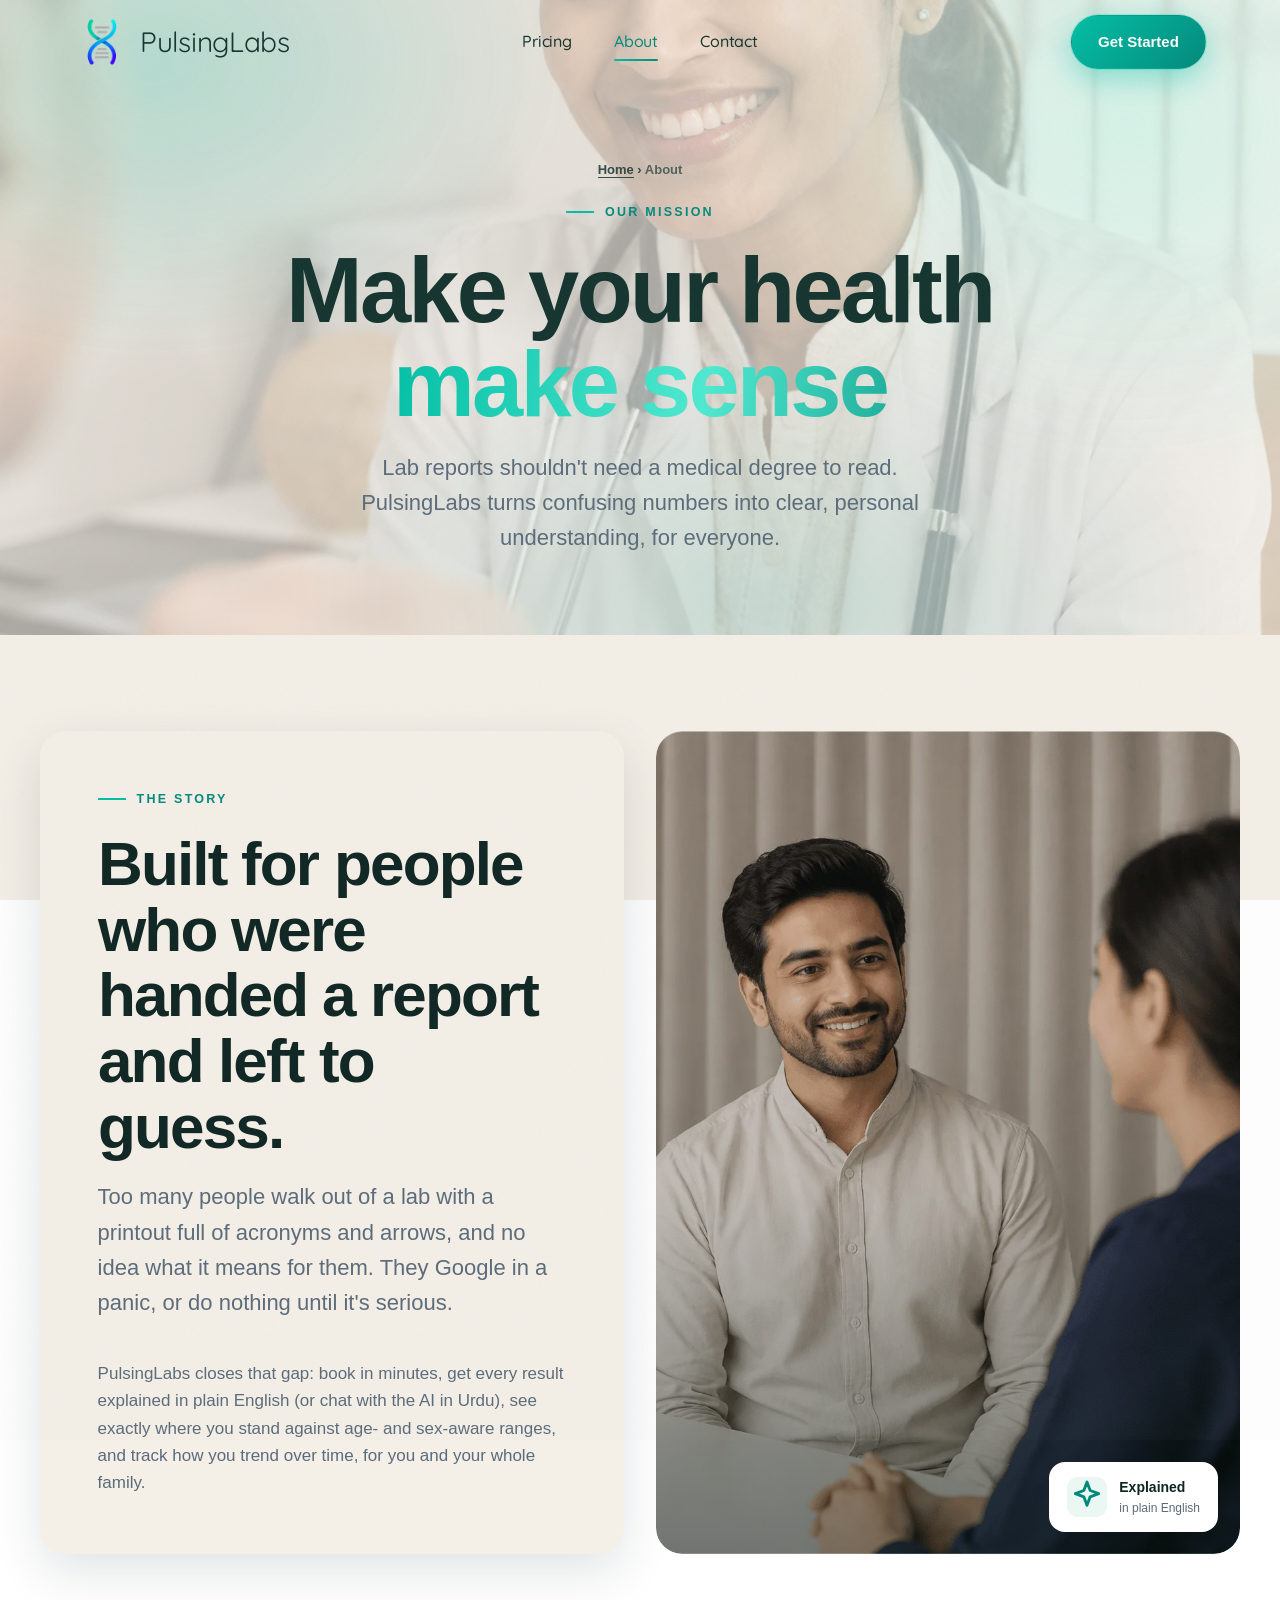
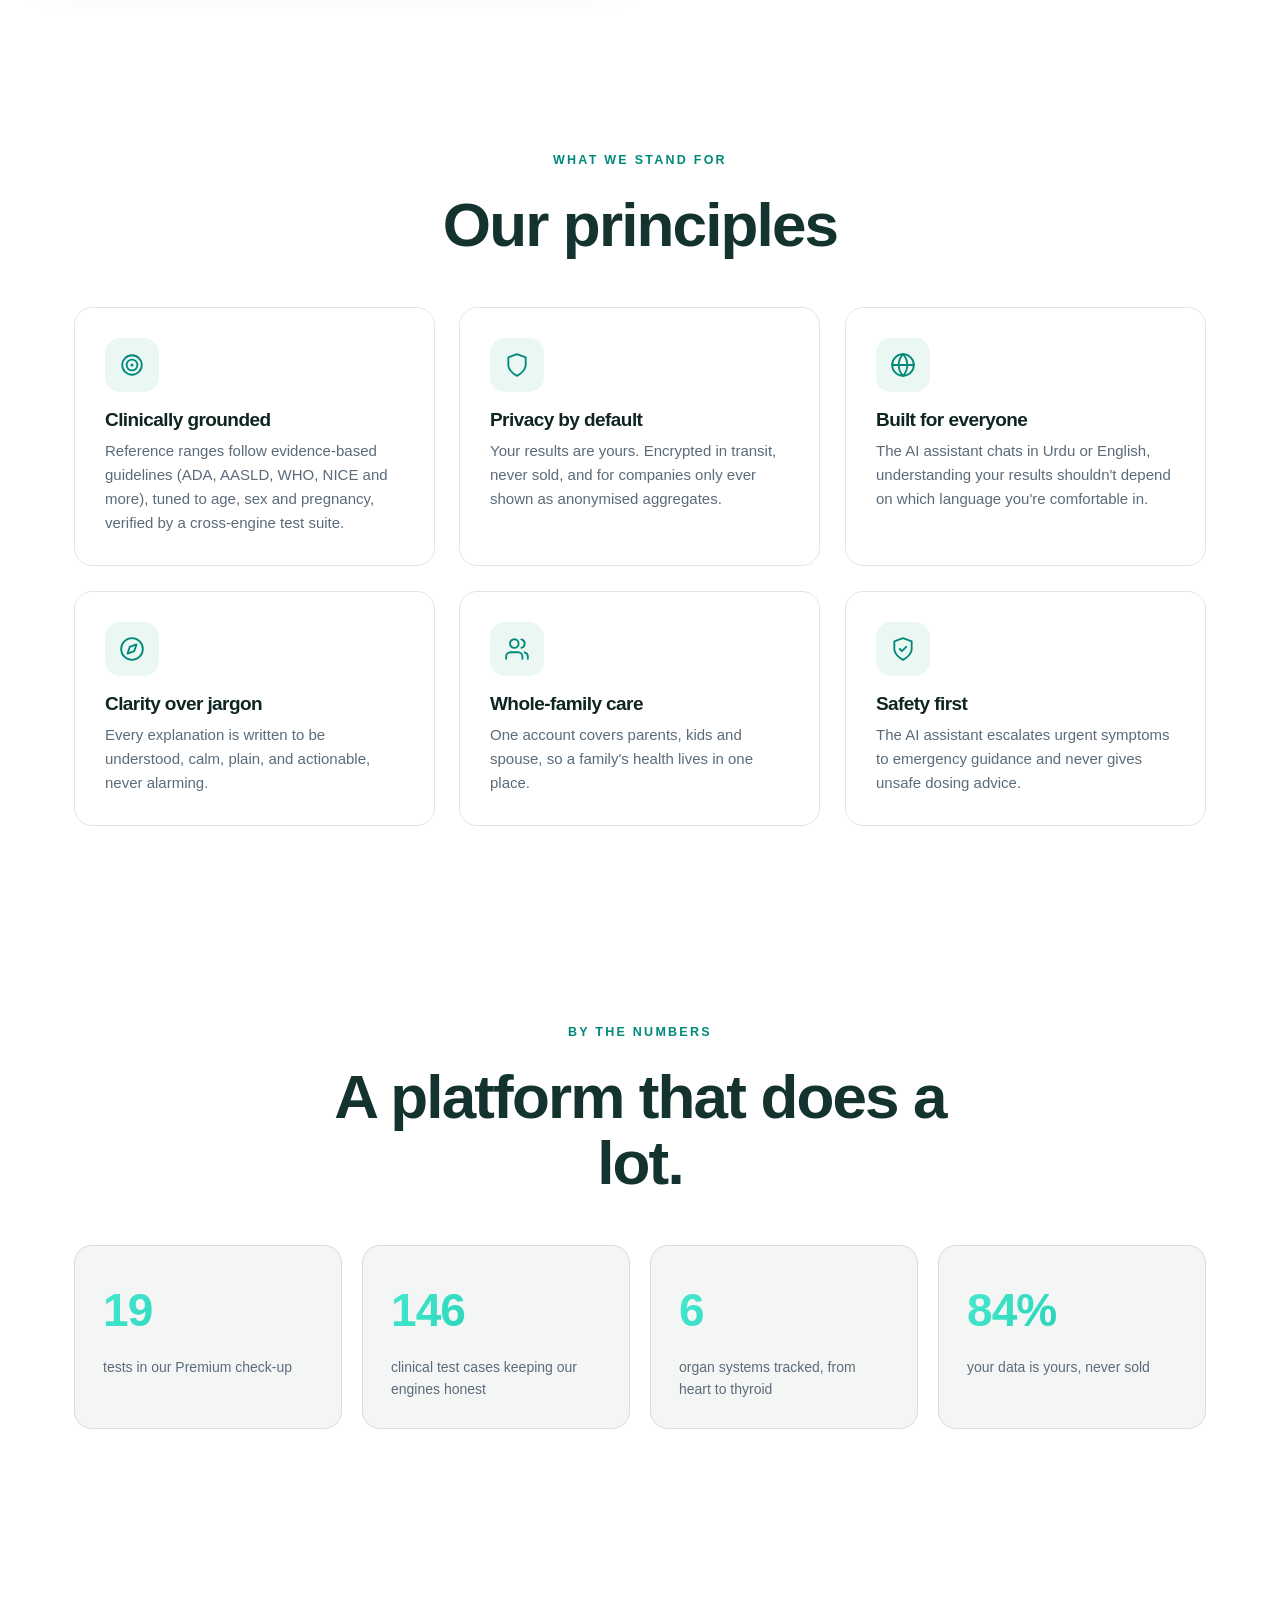
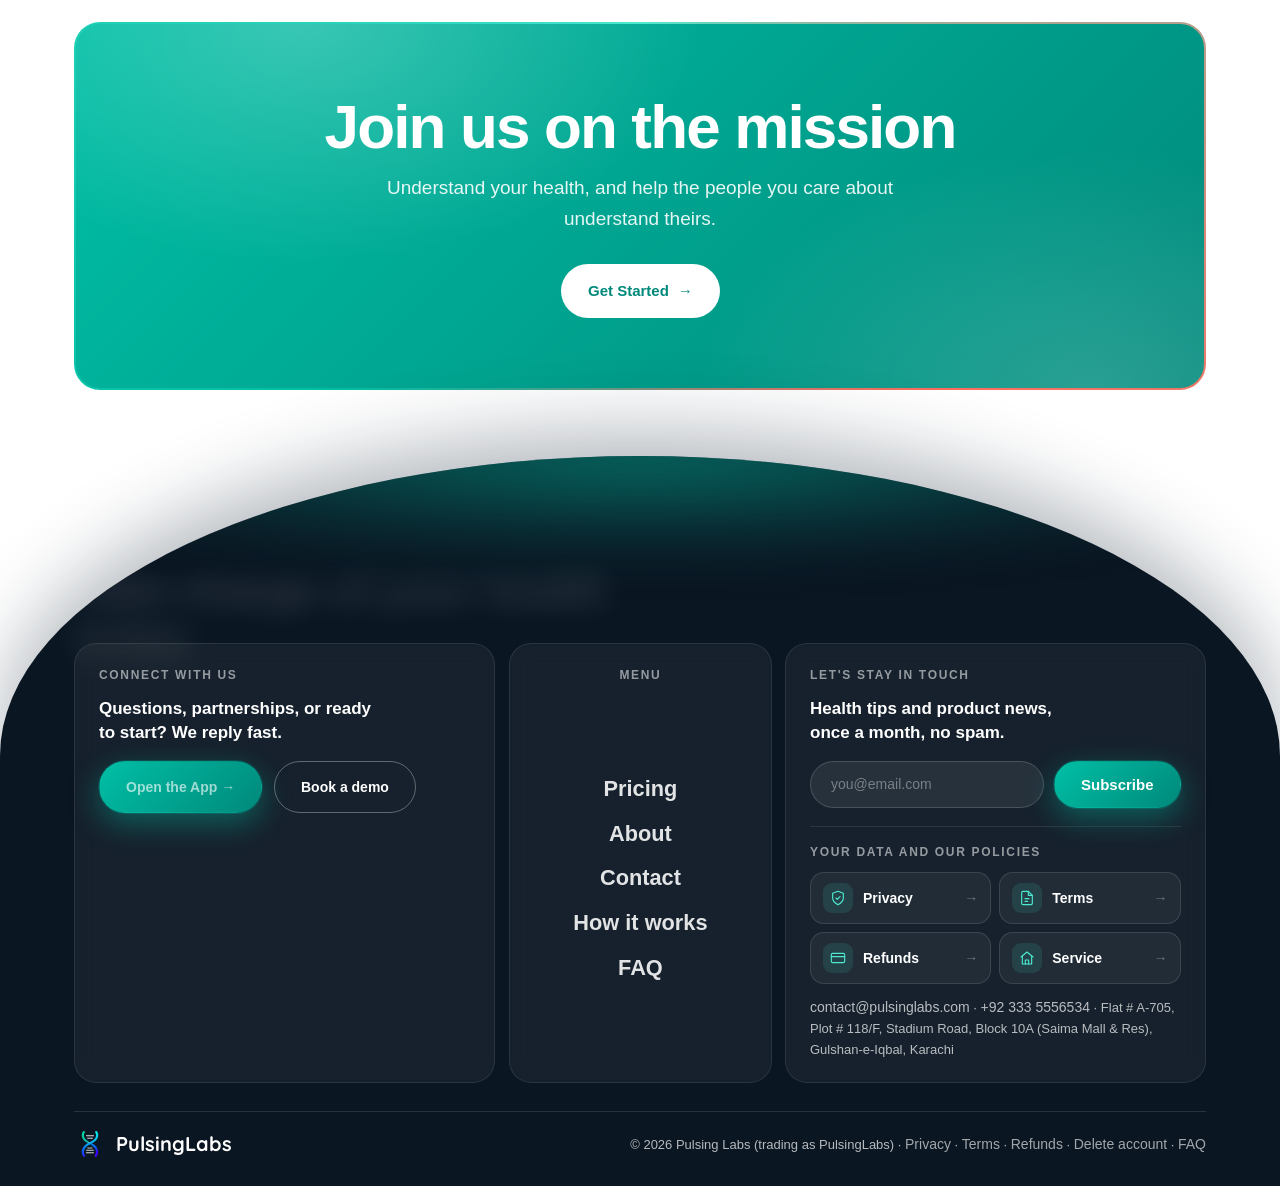
==== about.html @ 8dbd1c56 "Merge remote-tracking branch 'upstream/main'" ====
﻿<!DOCTYPE html>
<html lang="en">
<head>
  <meta charset="UTF-8" />
  <meta name="viewport" content="width=device-width, initial-scale=1.0" />
  <meta name="theme-color" content="#F4EFE7" id="themeColorMeta" />
  <title>About PulsingLabs | Home Blood Tests in Karachi</title>
  <meta name="description" content="PulsingLabs exists to make lab results understandable for everyone, built in Pakistan, with clinical accuracy and privacy at its core." />
  <link rel="canonical" href="https://pulsinglabs.com/about" />
  <meta property="og:url" content="https://pulsinglabs.com/about" />
  <meta property="og:type" content="website" />
  <meta property="og:site_name" content="PulsingLabs" />
  <meta property="og:title" content="About PulsingLabs | Home Blood Tests in Karachi" />
  <meta property="og:description" content="PulsingLabs exists to make lab results understandable for everyone, built in Pakistan, with clinical accuracy and privacy at its core." />
  <meta property="og:image" content="https://pulsinglabs.com/og-image.png" />
  <meta property="og:image:width" content="1774" />
  <meta property="og:image:height" content="887" />
  <meta property="og:image:alt" content="PulsingLabs: blood tests at home in Karachi, results explained" />
  <meta name="twitter:card" content="summary_large_image" />
  <meta name="twitter:title" content="About PulsingLabs | Home Blood Tests in Karachi" />
  <meta name="twitter:description" content="PulsingLabs exists to make lab results understandable for everyone, built in Pakistan, with clinical accuracy and privacy at its core." />
  <meta name="twitter:image" content="https://pulsinglabs.com/og-image.png" />
  <link rel="preconnect" href="https://api.fontshare.com" crossorigin />
  <link rel="preconnect" href="https://fonts.googleapis.com" />
  <link rel="preconnect" href="https://fonts.gstatic.com" crossorigin />
  <link rel="stylesheet" href="https://api.fontshare.com/v2/css?f[]=general-sans@400,500,600,700&display=swap" media="print" onload="this.media='all'" />
  <link rel="stylesheet" href="https://fonts.googleapis.com/css2?family=Quicksand:wght@400;500;600;700&display=swap" media="print" onload="this.media='all'" />
  <noscript>
    <link rel="stylesheet" href="https://api.fontshare.com/v2/css?f[]=general-sans@400,500,600,700&display=swap" />
    <link rel="stylesheet" href="https://fonts.googleapis.com/css2?family=Quicksand:wght@400;500;600;700&display=swap" />
  </noscript>
  <link rel="stylesheet" href="assets/style.css?v=117" />
  <link rel="icon" type="image/png" href="assets/img/favicon.png" />
  <script type="application/ld+json">{"@context":"https://schema.org","@graph":[{"@type":"BreadcrumbList","itemListElement":[{"@type":"ListItem","position":1,"name":"Home","item":"https://pulsinglabs.com/"},{"@type":"ListItem","position":2,"name":"About","item":"https://pulsinglabs.com/about"}]}]}</script>
</head>
<body>
  <div id="site-header"></div>

  <!-- ============ PAGE HERO (cream) ============ -->
  <section class="page-hero s-cream">
    <img class="ph-photo" src="assets/img/personew.webp" alt="" aria-hidden="true" loading="eager" fetchpriority="high" decoding="async" />
    <div class="wrap page-enter">
      <nav class="crumbs" aria-label="Breadcrumb"><a href="/">Home</a> › <span aria-current="page">About</span></nav>
      <span class="eyebrow" data-i18n="pg.about.eyebrow">Our mission</span>
      <h1 data-i18n-html="pg.about.h1">Make your health<br><span class="grad-text">make sense</span></h1>
      <p class="lead" data-i18n="pg.about.lead">Lab reports shouldn't need a medical degree to read. PulsingLabs turns confusing numbers into clear, personal understanding, for everyone.</p>
    </div>
  </section>

  <!-- ============ STORY (white split) ============ -->
  <section>
    <div class="wrap">
      <div class="split boxed">
        <div class="split-copy reveal-l">
          <span class="eyebrow" data-i18n="ab.story.eye">The story</span>
          <h2 data-i18n="ab.story.h2">Built for people who were handed a report and left to guess.</h2>
          <p class="lead" data-i18n="ab.story.lead">Too many people walk out of a lab with a printout full of acronyms and arrows, and no idea what it means for them. They Google in a panic, or do nothing until it's serious.</p>
          <p style="color:var(--muted);font-size:17px;margin-top:14px;" data-i18n="ab.story.p2">PulsingLabs closes that gap: book in minutes, get every result explained in plain English (or chat with the AI in Urdu), see exactly where you stand against age- and sex-aware ranges, and track how you trend over time, for you and your whole family.</p>
        </div>
        <div class="split-media reveal-r">
          <div class="media photo tall">
            <img class="media-img" src="assets/img/home2new.webp" alt="A clinician walking a patient through their results" loading="lazy" />
            <div class="badge-float bf-br"><span class="bf-ic" data-icon="sparkle"></span><span><b>Explained</b><span>in plain English</span></span></div>
          </div>
        </div>
      </div>
    </div>
  </section>

  <!-- ============ VALUES (cream grid) ============ -->
  <section class="s-cream">
    <div class="wrap center" style="max-width:680px;margin:0 auto;">
      <span class="eyebrow reveal" data-i18n="ab.val.eye">What we stand for</span>
      <h2 class="reveal d1" data-i18n="ab.val.h2">Our principles</h2>
    </div>
    <div class="wrap">
      <div class="grid-3">
        <div class="card reveal" data-tilt><div class="ficon" data-icon="target"></div><h3 data-i18n="ab.v1h">Clinically grounded</h3><p data-i18n="ab.v1p">Reference ranges follow evidence-based guidelines (ADA, AASLD, WHO, NICE and more), tuned to age, sex and pregnancy, verified by a cross-engine test suite.</p></div>
        <div class="card reveal d1" data-tilt><div class="ficon" data-icon="shield"></div><h3 data-i18n="ab.v2h">Privacy by default</h3><p data-i18n="ab.v2p">Your results are yours. Encrypted in transit, never sold, and for companies only ever shown as anonymised aggregates.</p></div>
        <div class="card reveal d2" data-tilt><div class="ficon" data-icon="globe"></div><h3 data-i18n="ab.v3h">Built for everyone</h3><p data-i18n="ab.v3p">The AI assistant chats in Urdu or English, understanding your results shouldn't depend on which language you're comfortable in.</p></div>
        <div class="card reveal" data-tilt><div class="ficon" data-icon="compass"></div><h3 data-i18n="ab.v4h">Clarity over jargon</h3><p data-i18n="ab.v4p">Every explanation is written to be understood, calm, plain, and actionable, never alarming.</p></div>
        <div class="card reveal d1" data-tilt><div class="ficon" data-icon="users"></div><h3 data-i18n="ab.v5h">Whole-family care</h3><p data-i18n="ab.v5p">One account covers parents, kids and spouse, so a family's health lives in one place.</p></div>
        <div class="card reveal d2" data-tilt><div class="ficon" data-icon="shieldcheck"></div><h3 data-i18n="ab.v6h">Safety first</h3><p data-i18n="ab.v6p">The AI assistant escalates urgent symptoms to emergency guidance and never gives unsafe dosing advice.</p></div>
      </div>
    </div>
  </section>

  <!-- ============ NUMBERS (DARK) ============ -->
  <section class="s-dark">
    <div class="wrap center" style="max-width:680px;margin:0 auto;">
      <span class="eyebrow reveal" data-i18n="ab.num.eye">By the numbers</span>
      <h2 class="reveal d1" data-i18n="ab.num.h2">A platform that does a lot.</h2>
    </div>
    <div class="wrap">
      <div class="stat-cards">
        <div class="stat reveal"><div class="n"><span data-count="23">0</span></div><div class="l" data-i18n="ab.n1">tests in our Premium check-up</div></div>
        <div class="stat reveal d1"><div class="n"><span data-count="175">0</span></div><div class="l" data-i18n="ab.n2">clinical test cases keeping our engines honest</div></div>
        <div class="stat reveal d2"><div class="n"><span data-count="7">0</span></div><div class="l" data-i18n="ab.n3">organ systems tracked, from heart to thyroid</div></div>
        <div class="stat reveal d3"><div class="n"><span data-count="100" data-suffix="%">0</span></div><div class="l" data-i18n="ab.n4">your data is yours, never sold</div></div>
      </div>
    </div>
  </section>

  <!-- ============ CTA ============ -->
  <section>
    <div class="wrap">
      <div class="cta-band reveal-zoom">
        <h2 data-i18n="ab.cta.h">Join us on the mission</h2>
        <p data-i18n="ab.cta.p">Understand your health, and help the people you care about understand theirs.</p>
        <a class="btn btn-light" href="#" data-cta="app" data-magnetic style="background:#fff;color:var(--teal-d);" data-i18n-html="ab.cta.btn">Get Started <span class="arrow">→</span></a>
      </div>
    </div>
  </section>

  <div id="site-footer"><nav aria-label="Site pages"><p><a href="/">Home</a> · <a href="/pricing">Pricing</a> · <a href="/how-it-works">How it works</a> · <a href="/faq">FAQ</a> · <a href="/features">Features</a> · <a href="/business">For business</a> · <a href="/about">About</a> · <a href="/contact">Contact</a> · <a href="/how-it-works#service-policy">Service policy</a> · <a href="/refunds">Refund policy</a> · <a href="/privacy">Privacy policy</a> · <a href="/terms">Terms</a></p><p>PulsingLabs · Blood tests at home in Karachi · <a href="mailto:contact@pulsinglabs.com">contact@pulsinglabs.com</a></p></nav></div>
  <script src="assets/app.js?v=119"></script>
</body>
</html>
---- assets/style.css ----
/* =====================================================================
   PulsingLabs · Marketing site design system
   Shared by every page. Modern, motion-rich, teal-branded.
   ===================================================================== */

:root {
  --teal: #00BFA5;
  --teal-d: #00897B;
  --teal-l: #4DEAD0;
  --navy: #0A1622;
  --navy-2: #0D1F2D;
  --ink: #1A2B3A;
  --muted: #5B6B7A;
  --line: #E9E3DA;
  --bg: #FFFFFF;
  --bg-soft: #F4EFE7;     /* warm cream (editorial light band) */
  --bg-mint: #EAF7F3;
  /* editorial palette, warm cream + deep pine dark (the scroll banding) */
  --cream: #F4EFE7;
  --cream-2: #EBE3D6;
  --ink-dark: #0E2522;    /* deep pine/teal-ink dark section bg */
  --ink-dark-2: #14332E;
  --on-dark: #ECE6DA;     /* cream text on dark */
  --on-dark-soft: rgba(236,230,218,.66);
  --coral: #FF6B5C;       /* warm secondary accent (sparing) */
  --grad-teal: linear-gradient(135deg, #00BFA5 0%, #00897B 100%);
  --grad-mesh: radial-gradient(700px 500px at 12% 10%, rgba(0,191,165,.22), transparent 60%),
               radial-gradient(700px 600px at 88% 20%, rgba(77,234,208,.20), transparent 60%),
               radial-gradient(800px 500px at 60% 95%, rgba(0,137,123,.16), transparent 60%);
  --radius: 18px;
  --radius-lg: 26px;
  --shadow-sm: 0 6px 18px rgba(13,31,45,.07);
  --shadow: 0 18px 50px rgba(13,31,45,.12);
  --shadow-teal: 0 18px 40px rgba(0,191,165,.32);
  --maxw: 1180px;
  --ease: cubic-bezier(.22,1,.36,1);
  --ease-curtain: cubic-bezier(.76,0,.24,1);
  /* scroll-driven THEME (whole-screen + text crossfade light<->dark) */
  --pg-bg: 244,239,231;   /* page background (light = warm cream) */
  --pg-fg: 20,51,46;      /* headings/nav text (light = ink) */
  --pg-muted: 91,107,122; /* lead/secondary text */
  --theme-ms: .85s;       /* crossfade duration */
}
/* dark theme, toggled by JS when a dark band is centred in the viewport */
html.theme-dark {
  --pg-bg: 14,37,34;
  --pg-fg: 236,230,218;
  --pg-muted: 173,185,186;
}

* { box-sizing: border-box; margin: 0; padding: 0; }
/* Keyboard a11y: visible focus ring on every interactive element (was missing
   sitewide — mouse users never see it, keyboard users need it to navigate). */
:focus-visible { outline: 2px solid var(--teal); outline-offset: 3px; border-radius: 4px; }
.btn:focus-visible, .card:focus-visible { outline-offset: 2px; }
/* Anchor targets land clear of the fixed header instead of underneath it. */
[id] { scroll-margin-top: 96px; }
/* overflow-x: CLIP (not hidden) — hidden turns html/body into a scroll
   container, which silently breaks `position: sticky` everywhere (killed the
   How-it-works card-stack peel). clip prevents horizontal overflow WITHOUT
   establishing a scroll container, so sticky keeps working. */
html { scroll-behavior: smooth; -webkit-text-size-adjust: 100%; background: #fff; overflow-x: clip; }
/* Long headline words must be able to break rather than force the page wider
   than the phone screen (the mobile hero-overflow fix). */
h1, h2, .display { overflow-wrap: break-word; }
body {
  font-family: 'General Sans', 'Hanken Grotesk', -apple-system, BlinkMacSystemFont, 'Segoe UI', sans-serif;
  color: var(--ink);
  line-height: 1.6;
  background: transparent;
  -webkit-font-smoothing: antialiased;
  overflow-x: clip;
}
/* full-screen theme background layer, crossfades light<->dark on scroll */
#bgfx { position: fixed; inset: 0; z-index: -1; background: rgb(var(--pg-bg)); transition: background-color var(--theme-ms) var(--ease); will-change: background-color; }
/* line-icon sizing (replaces emoji throughout) */
[data-icon] svg { display: block; }
.ficon svg { width: 26px; height: 26px; }
.mi-ic svg { width: 22px; height: 22px; }
.marquee-item .ic svg { width: 20px; height: 20px; }
.ico-inline { display: inline-flex; color: var(--teal-d); vertical-align: middle; }
.ico-inline svg { width: 15px; height: 15px; }
a { color: inherit; text-decoration: none; }
img { max-width: 100%; display: block; }
::selection { background: rgba(0,191,165,.25); }

.wrap { max-width: var(--maxw); margin: 0 auto; padding: 0 24px; }
section { padding: 96px 0; position: relative; }
h1, h2, h3 { color: rgb(var(--pg-fg)); line-height: 1.06; letter-spacing: -0.03em; font-weight: 600; transition: color var(--theme-ms) var(--ease); }
h1 { font-size: clamp(46px, 7.2vw, 92px); line-height: 1.02; }
h2 { font-size: clamp(34px, 5vw, 62px); }
h3 { font-weight: 600; }
/* headings inside light cards keep a fixed dark colour (cards don't theme) */
.card h3, .step h3, .art h3 { color: var(--ink-dark); }
.lead { color: rgb(var(--pg-muted)); font-size: clamp(18px,2vw,22px); max-width: 640px; font-weight: 400; transition: color var(--theme-ms) var(--ease); }
.eyebrow {
  display: inline-flex; align-items: center; gap: 11px;
  font-size: 12.5px; font-weight: 600; letter-spacing: .18em; text-transform: uppercase;
  color: var(--teal-d); margin-bottom: 22px;
}
.eyebrow::before { content: ""; width: 28px; height: 1.5px; background: var(--teal); display: inline-block; }
.center .eyebrow { gap: 0; }
.center .eyebrow::before { display: none; }
/* brighter accents when the page theme is dark */
html.theme-dark .eyebrow { color: var(--teal-l); }
html.theme-dark .eyebrow::before { background: var(--teal-l); }
html.theme-dark .split-list li::before { background: var(--teal-l); }
.center { text-align: center; }
.center .lead { margin-left: auto; margin-right: auto; }
.grad-text { background: var(--grad-teal); -webkit-background-clip: text; background-clip: text; color: transparent; }

/* =====================================================================
   Editorial system, full-bleed colour bands + zig-zag splits + media
   ===================================================================== */
/* Section colour bands (this IS the scroll colour-change) */
/* light bands are transparent so the continuously-shifting #bgfx shows through (the scroll colour-change) */
/* all bands are transparent, the themed #bgfx provides the (crossfading) colour */
.s-cream, .s-cream-2, .s-dark { background: transparent; }

/* Display headline (oversized editorial) */
.display { font-size: clamp(52px, 9vw, 132px); line-height: .96; letter-spacing: -0.04em; font-weight: 600; }

/* Zig-zag split layout */
.split { display: grid; grid-template-columns: 1fr 1fr; gap: clamp(40px, 6vw, 96px); align-items: center; }
.split.wide-text { grid-template-columns: 1.1fr .9fr; }
.split.flip .split-media { order: -1; }
.split-copy h2 { margin-bottom: 20px; }
.split-copy .lead { margin-bottom: 26px; }
.split-list { list-style: none; display: grid; gap: 14px; margin-top: 8px; }
.split-list li { display: flex; gap: 13px; font-size: 16.5px; align-items: flex-start; color: rgb(var(--pg-fg)); transition: color var(--theme-ms) var(--ease); }
.split-list li::before { content: ""; flex: none; width: 9px; height: 9px; border-radius: 50%; background: var(--teal); margin-top: 8px; }

/* --- Boxed split: two sibling cards, photo/panel in one + copy in the other
   (OneLab-style testimonial layout applied sitewide) --- */
.split.boxed { align-items: stretch; }
/* Near-full-bleed pair (OneLab ref): the two cards stretch to ~40px from each
   viewport edge with a small gap, regardless of the 1180px content column.
   On viewports narrower than the column the negative margin caps at 0. */
.split.boxed { gap: clamp(24px, 2.5vw, 40px); margin-inline: min(calc(16px - (100vw - var(--maxw)) / 2), 0px); }
.split.boxed .split-media .media { height: 100%; min-height: 620px; }
.split.boxed .split-copy {
  background: var(--cream);
  border-radius: var(--radius-lg);
  padding: clamp(30px, 4.5vw, 58px);
  display: flex; flex-direction: column; justify-content: center; align-items: flex-start;
  box-shadow: var(--shadow);
}
.s-cream .split.boxed .split-copy { background: #fff; }
.s-dark .split.boxed .split-copy { background: rgba(255,255,255,.05); border: 1px solid rgba(255,255,255,.09); box-shadow: none; }
/* Like .card, light copy boxes don't theme: pin dark text so the scroll-driven
   html.theme-dark page theme can't turn them light-on-white. Dark-section
   panels (.s-dark) are excluded — they keep their light-on-dark text. */
section:not(.s-dark) .split.boxed .split-copy h2 { color: var(--ink-dark); }
section:not(.s-dark) .split.boxed .split-copy .lead,
section:not(.s-dark) .split.boxed .split-copy p { color: var(--muted); }
section:not(.s-dark) .split.boxed .split-copy .split-list li { color: var(--ink); }
html.theme-dark section:not(.s-dark) .split.boxed .split-copy .eyebrow { color: var(--teal-d); }
html.theme-dark section:not(.s-dark) .split.boxed .split-copy .eyebrow::before { background: var(--teal); }
html.theme-dark section:not(.s-dark) .split.boxed .split-copy .split-list li::before { background: var(--teal); }

/* Big rounded media block (image stand-in) */
.media { position: relative; border-radius: var(--radius-lg); overflow: hidden; min-height: 460px; display: grid; place-items: center; }
.media.tall { min-height: 560px; }
.media.bleed-r { margin-right: calc((100vw - min(100vw, var(--maxw))) / -2 - 24px); border-top-right-radius: 0; border-bottom-right-radius: 0; }
.media.bleed-l { margin-left: calc((100vw - min(100vw, var(--maxw))) / -2 - 24px); border-top-left-radius: 0; border-bottom-left-radius: 0; }
.media-mint { background: linear-gradient(150deg, #DFF5EF, #BCEDE0 60%, #8FE3D0); }
.media-pine { background: linear-gradient(150deg, var(--ink-dark-2), var(--ink-dark)); }
.media-warm { background: linear-gradient(150deg, #FBF4EA, #F0E4D2); }
.media-teal { background: var(--grad-teal); }
.media .badge-float { position: absolute; background: #fff; border-radius: 16px; box-shadow: var(--shadow); padding: 14px 18px; display: flex; gap: 12px; align-items: center; }
.media .badge-float .bf-ic { width: 40px; height: 40px; border-radius: 11px; background: var(--bg-mint); color: var(--teal-d); display: grid; place-items: center; }
.media .badge-float b { font-size: 14px; color: var(--ink-dark); display: block; }
.media .badge-float span { font-size: 12px; color: var(--muted); }
.media .bf-tl { top: 22px; left: 22px; }
.media .bf-br { bottom: 22px; right: 22px; }

/* ---------- Business: HR dashboard "served on a hand" showcase ---------- */
.hr-stage { position: relative; overflow: hidden; padding: 96px 0 0; }
.hr-stage .hs-head { text-align: center; max-width: 620px; margin: 0 auto; position: relative; z-index: 3; padding: 0 24px; }
.hr-stage .hs-head h2 { margin-top: 14px; }
.hr-stage .hs-head .lead { margin: 14px auto 0; max-width: 52ch; }
.hr-stage-visual { position: relative; max-width: 940px; margin: 30px auto 0; padding: 0 18px; }
.hr-stage-visual::before {
  content: ""; position: absolute; left: 50%; bottom: -18%; transform: translateX(-50%);
  width: 130%; height: 115%; pointer-events: none;
  background: radial-gradient(closest-side, rgba(0,191,165,.30), rgba(77,234,208,.10) 55%, transparent 75%);
  filter: blur(26px);
}
.hr-stage-visual img { position: relative; z-index: 1; width: 100%; display: block; }
.hr-chip {
  position: absolute; z-index: 2;
  background: rgba(255,255,255,.96); border-radius: 14px; box-shadow: var(--shadow);
  padding: 12px 16px; display: flex; gap: 11px; align-items: center;
  animation: hr-chip-drift 5.5s ease-in-out infinite;
}
.hr-chip .hc-ic { width: 36px; height: 36px; border-radius: 10px; background: var(--bg-mint); color: var(--teal-d); display: grid; place-items: center; flex: none; }
.hr-chip b { font-size: 13.5px; color: var(--ink-dark); display: block; line-height: 1.25; }
.hr-chip span { font-size: 11.5px; color: var(--muted); }
.hr-chip.hc-1 { top: 16%; left: 2%; }
.hr-chip.hc-2 { top: 44%; right: 0%; animation-delay: 1.4s; }
.hr-chip.hc-3 { bottom: 20%; left: 6%; animation-delay: 2.6s; }
@keyframes hr-chip-drift { 0%, 100% { transform: translateY(0); } 50% { transform: translateY(-9px); } }
@media (prefers-reduced-motion: reduce) { .hr-chip { animation: none; } }
@media (max-width: 760px) {
  .hr-chip { padding: 9px 12px; }
  .hr-chip .hc-ic { width: 28px; height: 28px; }
  .hr-chip b { font-size: 11.5px; }
  .hr-chip span { display: none; }
  .hr-chip.hc-1 { top: 8%; left: 0; }
  .hr-chip.hc-2 { top: 34%; right: 0; }
  .hr-chip.hc-3 { display: none; }
}

.media .phone-card { margin: 0; width: 100%; max-width: 320px; }
.media .chat-bubble { max-width: 320px; }
.media .mini-chart { max-width: 300px; }

/* ---------- Buttons ---------- */
.btn {
  position: relative; display: inline-flex; align-items: center; gap: 9px; justify-content: center;
  font-weight: 700; font-size: 15px; padding: 14px 26px; border-radius: 100px;
  border: 1.5px solid transparent; cursor: pointer; overflow: hidden;
  transition: transform .25s var(--ease), box-shadow .25s var(--ease), background .25s, color .25s, border-color .25s;
  will-change: transform;
}
/* Hover lift + press feedback (touch users get the press; hover users both).
   Compositor-only (transform/shadow), 150-250ms per the motion guidelines. */
/* Calm hover (owner request): no lift/movement - colour + shadow only. */
.btn:hover { transform: none; }
.btn:active { transform: scale(.985); transition-duration: .12s; }
.btn-primary { background: var(--grad-teal); color: #fff; box-shadow: var(--shadow-teal); }
.btn-primary:hover { box-shadow: 0 22px 50px rgba(0,191,165,.45); }
.btn-ghost { background: #fff; color: var(--navy); border-color: var(--line); }
.btn-ghost:hover { border-color: var(--teal); color: var(--teal-d); }
.btn-light { background: rgba(255,255,255,.12); color: #fff; border-color: rgba(255,255,255,.4); }
.btn-light:hover { background: rgba(255,255,255,.22); }
.btn-dark { background: var(--navy); color:#fff; }
.btn-dark:hover { background: var(--navy-2); }
.btn .arrow { transition: transform .25s var(--ease); }
.btn:hover .arrow { transform: none; }
/* shine sweep - DISABLED (owner request: buttons must stay still on hover).
   Restore by re-adding the ::after block + .btn:hover::after { left: 130%; } */
.btn::after { content: none; }

/* ---------- Nav (injected) ---------- */
.nav {
  position: fixed; top: 0; left: 0; right: 0; z-index: 200;
  transition: background .3s, box-shadow .3s, padding .3s, transform .35s var(--ease);
  padding: 14px 0;
}
.nav.scrolled {
  background: rgba(var(--pg-bg),.82); backdrop-filter: saturate(180%) blur(16px);
  box-shadow: 0 1px 0 rgba(0,0,0,.05); padding: 8px 0;
  transition: background-color var(--theme-ms) var(--ease), padding .3s, transform .35s var(--ease);
}
/* Auto-hide on scroll down, reveal on scroll up (bindNav's onScroll).
   Kept OFF the drawer state and near-top region in JS, not here. */
.nav.nav-hidden { transform: translateY(-100%); }
/* True 3-zone alignment: logo hard-left, links dead-centre, CTA hard-right.
   (flex space-between let the middle drift when the sides differed in width) */
.nav-inner { display: grid; grid-template-columns: 1fr auto 1fr; align-items: center; }
.nav-inner > .logo { justify-self: start; }
.nav-inner > .nav-links { justify-self: center; }
.nav-inner > .nav-cta { justify-self: end; }
.logo { display: flex; align-items: center; gap: 10px; font-family: 'Quicksand', 'General Sans', sans-serif; font-weight: 400; font-size: 28px; color: rgb(var(--pg-fg)); letter-spacing:-.01em; transition: color var(--theme-ms) var(--ease); }
/* Brand mark is the bare colourful DNA helix (transparent, no tile) — big and
   clean beside the wordmark. */
.logo .dot { width: 56px; height: 56px; display: grid; place-items: center; }
.logo .dot .logo-mark { width: 56px; height: 56px; object-fit: contain; }
.nav-links { display: flex; align-items: center; gap: 14px; }
.nav-links a {
  position: relative; font-size: 16px; color: rgb(var(--pg-fg));
  /* Same typeface as the PulsingLabs wordmark (owner request) — Quicksand,
     regular weight, not the old bold. Applies on desktop + mobile drawer. */
  font-family: 'Quicksand', 'General Sans', sans-serif; font-weight: 500; letter-spacing: -.01em;
  padding: 8px 14px; border-radius: 100px; transition: color var(--theme-ms) var(--ease), background .2s;
}
.nav-links a:hover { color: var(--teal-d); background: var(--bg-mint); }
.nav-links a.active { color: var(--teal-d); }
.nav-links a.active::after {
  content:""; position:absolute; left:14px; right:14px; bottom:2px; height:2px; border-radius:2px; background: var(--grad-teal);
}
.nav-cta { display: flex; align-items: center; gap: 12px; }
/* drawer-only control: hidden on desktop, shown in the mobile drawer */
.drawer-cta { display: none; }
.nav-toggle { display: none; background: none; border: none; cursor: pointer; width: 42px; height: 42px; border-radius: 12px; }
.nav-toggle span { display:block; width: 22px; height: 2px; background: rgb(var(--pg-fg)); margin: 4px auto; border-radius: 2px; transition: transform .3s, opacity .3s, background-color var(--theme-ms); }
.nav-toggle.open span:nth-child(1){ transform: translateY(6px) rotate(45deg); }
.nav-toggle.open span:nth-child(2){ opacity: 0; }
.nav-toggle.open span:nth-child(3){ transform: translateY(-6px) rotate(-45deg); }

/* ---------- Mega menu (hover dropdown) ---------- */
.has-mega { position: static; display: flex; align-items: center; }
.caret { font-size: 9px; opacity: .55; display: inline-block; transition: transform .3s var(--ease); }
/* hovered nav item becomes a solid "pill" (inverse of the current theme), OneLab style */
.has-mega.open .nav-link, .has-mega:hover .nav-link { background: rgb(var(--pg-fg)); color: rgb(var(--pg-bg)); }
.nav-links a:not(.nav-link):hover, .nav-link:hover { background: rgba(var(--pg-fg),.08); }
.has-mega.open .nav-link, .has-mega:hover .nav-link { background: rgb(var(--pg-fg)) !important; color: rgb(var(--pg-bg)) !important; }
.has-mega.open .caret, .has-mega:hover .caret { transform: rotate(180deg); }

.mega {
  position: absolute; left: 0; right: 0; top: 100%;
  background: rgba(var(--pg-bg),.98); backdrop-filter: saturate(180%) blur(16px);
  border-top: 1px solid rgba(var(--pg-fg),.1); box-shadow: 0 34px 70px rgba(0,0,0,.18);
  padding: 40px 0 46px; z-index: 201;
  opacity: 0; visibility: hidden; transform: translateY(-14px);
  transition: opacity .38s var(--ease), transform .38s var(--ease), visibility .38s, background-color var(--theme-ms);
}
.has-mega:hover .mega { opacity: 1; visibility: visible; transform: translateY(0); }
.mega-inner { display: grid; grid-template-columns: .85fr 1.55fr; gap: 48px; align-items: center; }
.mega-blurb .eyebrow { margin-bottom: 12px; }
.mega-blurb p { color: rgb(var(--pg-muted)); font-size: 15px; margin: 0 0 20px; max-width: 280px; }
.mega-grid { row-gap: 4px; }
.mega-grid { display: grid; grid-template-columns: 1fr 1fr; gap: 6px; }
.mega-item {
  display: flex; flex-direction: column; gap: 1px;
  padding: 10px 4px; border-radius: 12px; background: transparent;
  opacity: 0; transform: translateY(10px);
  transition: opacity .45s var(--ease), transform .45s var(--ease), color .2s;
}
.has-mega:hover .mega-item { opacity: 1; transform: none; }
.has-mega:hover .mega-item:nth-child(1) { transition-delay: .05s; }
.has-mega:hover .mega-item:nth-child(2) { transition-delay: .09s; }
.has-mega:hover .mega-item:nth-child(3) { transition-delay: .13s; }
.has-mega:hover .mega-item:nth-child(4) { transition-delay: .17s; }
.has-mega:hover .mega-item:nth-child(5) { transition-delay: .21s; }
.has-mega:hover .mega-item:nth-child(6) { transition-delay: .25s; }
.mega-item:hover { background: transparent !important; transform: translateX(8px) !important; }
.mi-title { font-size: clamp(22px, 2.3vw, 30px); font-weight: 600; letter-spacing: -.02em; line-height: 1.12; color: rgb(var(--pg-fg)); transition: color .2s; }
.mega-item:hover .mi-title { color: var(--teal); }
.mi-desc { font-size: 13px; color: rgb(var(--pg-muted)); margin-top: 2px; }

/* page backdrop behind an open mega */
.mega-backdrop {
  position: fixed; inset: 0; z-index: 150; background: rgba(10,22,34,.32);
  backdrop-filter: blur(4px); opacity: 0; visibility: hidden; pointer-events: none;
  transition: opacity .38s var(--ease), visibility .38s;
}
body.mega-open .mega-backdrop { opacity: 1; visibility: visible; pointer-events: auto; }

/* ---------- Page transition curtain ---------- */
.page-curtain {
  position: fixed; inset: 0; z-index: 9999; background: var(--grad-teal);
  display: grid; place-items: center; transform: translateY(100%); pointer-events: none;
}
/* Same lockup as the header .logo (Quicksand 400, mark:text 2:1, gap 10px),
   scaled x1.5 for the full-screen moment. */
.page-curtain .pc-logo { display:flex; align-items:center; gap:15px; color:#fff; font-family: 'Quicksand', 'General Sans', sans-serif; font-weight:400; font-size:42px; letter-spacing:-.01em; opacity:0; transform: translateY(10px); }
.page-curtain .pc-logo .logo-mark { width: 84px; height: 84px; object-fit: contain; }
.page-curtain.cover { transform: translateY(0); transition: transform .55s var(--ease-curtain); }
.page-curtain.cover .pc-logo { opacity:1; transform: translateY(0); transition: opacity .4s .15s, transform .4s .15s; }
.page-curtain.reveal { transform: translateY(-100%); transition: transform .6s var(--ease-curtain); }

/* page enter animation (content fade/rise) */
.page-enter { opacity: 0; transform: translateY(14px); }
body.loaded .page-enter { opacity: 1; transform: none; transition: opacity .7s var(--ease) .05s, transform .7s var(--ease) .05s; }
/* Hero choreography: the copy column unfolds top-to-bottom AFTER the headline
   words begin (eyebrow rides the block; h1 words self-animate; lead → CTAs →
   trust line follow in sequence). Scoped to .hero so other .page-enter uses
   keep the simple block fade. */
.hero .page-enter > .lead,
.hero .page-enter > .hero-cta,
.hero .page-enter > .hero-cta ~ * { opacity: 0; transform: translateY(16px); }
body.loaded .hero .page-enter > .lead,
body.loaded .hero .page-enter > .hero-cta,
body.loaded .hero .page-enter > .hero-cta ~ * {
  opacity: 1; transform: none;
  transition: opacity .6s var(--ease), transform .6s var(--ease);
}
/* SEO: the browser counts the lead paragraph as the page's main content, so a long delay here
   pushed Largest Contentful Paint to ~3.7s. Kept staggered, but 0.5s sooner. */
body.loaded .hero .page-enter > .lead { transition-delay: .65s; }
body.loaded .hero .page-enter > .hero-cta { transition-delay: .8s; }
body.loaded .hero .page-enter > .hero-cta ~ * { transition-delay: .95s; }

/* ---------- Scroll reveal ---------- */
.reveal { opacity: 0; transform: translateY(22px); transition: opacity .5s var(--ease), transform .5s var(--ease); will-change: transform, opacity; }
.reveal.in { opacity: 1; transform: none; }
.reveal.d1 { transition-delay: .08s; }
.reveal.d2 { transition-delay: .16s; }
.reveal.d3 { transition-delay: .24s; }
.reveal.d4 { transition-delay: .32s; }
.reveal.d5 { transition-delay: .40s; }
.reveal-l { opacity:0; transform: translateX(-40px); transition: opacity .5s var(--ease), transform .5s var(--ease); }
.reveal-l.in { opacity:1; transform:none; }
.reveal-r { opacity:0; transform: translateX(40px); transition: opacity .5s var(--ease), transform .5s var(--ease); }
.reveal-r.in { opacity:1; transform:none; }
.reveal-zoom { opacity:0; transform: scale(.92); transition: opacity .5s var(--ease), transform .5s var(--ease); }
.reveal-zoom.in { opacity:1; transform:none; }
/* Cascade: bullets inside a revealed copy block follow the parent in a soft
   stagger instead of arriving as one slab. Scoped to reveal parents only, so
   lists elsewhere are untouched. Reduced-motion overrides force these visible. */
.reveal-l .split-list li, .reveal-r .split-list li {
  opacity: 0; transform: translateY(10px);
  transition: opacity .45s var(--ease), transform .45s var(--ease);
}
.reveal-l.in .split-list li, .reveal-r.in .split-list li { opacity: 1; transform: none; }
.reveal-l.in .split-list li:nth-child(1), .reveal-r.in .split-list li:nth-child(1) { transition-delay: .14s; }
.reveal-l.in .split-list li:nth-child(2), .reveal-r.in .split-list li:nth-child(2) { transition-delay: .24s; }
.reveal-l.in .split-list li:nth-child(3), .reveal-r.in .split-list li:nth-child(3) { transition-delay: .34s; }
.reveal-l.in .split-list li:nth-child(n+4), .reveal-r.in .split-list li:nth-child(n+4) { transition-delay: .44s; }
/* Eyebrow dash draws in with its section (28px underline grows from 0). */
.reveal .eyebrow::before, .reveal-l .eyebrow::before, .reveal-r .eyebrow::before {
  width: 0; transition: width .5s var(--ease) .12s;
}
.reveal.in .eyebrow::before, .reveal-l.in .eyebrow::before, .reveal-r.in .eyebrow::before { width: 28px; }

/* ---------- Hero ---------- */
.hero { padding: 150px 0 110px; position: relative; overflow: hidden; background: transparent; }
.hero::before { content:""; position:absolute; inset:0; background: var(--grad-mesh); z-index:0; }
.hero .wrap { position: relative; z-index: 2; }
.hero-grid { display: grid; grid-template-columns: minmax(0, 1.05fr) minmax(0, .95fr); gap: 56px; align-items: center; }
/* minmax(0,…) + min-width:0 lets tracks/children shrink below their content's
   intrinsic width. Without this, the default 1fr (=minmax(auto,1fr)) refuses to
   shrink past the phone-card / split-headline min-content, so on a phone the
   hero column stayed wider than the screen and text/CTA clipped off the right. */
.hero-grid > * { min-width: 0; }
.hero h1 .hl { background: var(--grad-teal); -webkit-background-clip:text; background-clip:text; color: transparent; }
.hero p.lead { margin-top: 22px; }
.hero-cta { margin-top: 34px; display: flex; gap: 14px; flex-wrap: wrap; }
.hero-note { margin-top: 22px; font-size: 14px; color: var(--muted); display: flex; align-items: center; gap: 8px; }

/* floating orbs */
.orb { position: absolute; border-radius: 50%; filter: blur(40px); opacity: .55; z-index: 1; animation: float 9s ease-in-out infinite; }
.orb.o1 { width: 320px; height: 320px; background: rgba(0,191,165,.45); top: -60px; right: 8%; }
.orb.o2 { width: 240px; height: 240px; background: rgba(77,234,208,.5); bottom: -40px; left: 4%; animation-delay: -3s; }
.orb.o3 { width: 180px; height: 180px; background: rgba(0,137,123,.4); top: 40%; right: 42%; animation-delay: -6s; }
@keyframes float { 0%,100%{ transform: translateY(0) translateX(0); } 50%{ transform: translateY(-26px) translateX(14px); } }

/* phone mock card */
.phone-card {
  background: rgba(255,255,255,.92); backdrop-filter: blur(8px); border: 1px solid var(--line);
  border-radius: var(--radius-lg); box-shadow: var(--shadow); padding: 24px; max-width: min(380px, 100%); margin-left: auto;
  animation: bob 6s ease-in-out infinite;
}
@keyframes bob { 0%,100%{ transform: translateY(0) rotate(-.4deg);} 50%{ transform: translateY(-12px) rotate(.4deg);} }
.phone-head { display: flex; justify-content: space-between; align-items: center; margin-bottom: 18px; }
.phone-head .score { font-size: 13px; color: var(--muted); }
.phone-head .ring { width: 64px; height: 64px; border-radius: 50%; display: grid; place-items: center; font-weight: 900; color: var(--teal-d); font-size: 18px;
  background: conic-gradient(var(--teal) 0 88%, #E6ECF0 88% 100%); }
.phone-head .ring i { width: 50px; height: 50px; border-radius: 50%; background:#fff; display:grid; place-items:center; font-style: normal; }
.marker { display: flex; align-items: center; gap: 10px; padding: 13px 0; border-top: 1px solid var(--line); }
.marker .name { font-weight: 700; font-size: 14px; flex: 1; }
.marker .val { font-size: 14px; color: var(--muted); }
.pill { font-size: 11px; font-weight: 800; padding: 4px 11px; border-radius: 100px; white-space: nowrap; }
.pill.ok { background: #E3F9F4; color: var(--teal-d); }
.pill.hi { background: #FDECEC; color: #D7263D; }
.pill.mid { background: #FFF4E5; color: #C77700; }

/* ---------- Marquee ---------- */
.marquee { overflow: hidden; border-top: 1px solid var(--line); border-bottom: 1px solid var(--line); background:#fff; padding: 22px 0; }
.marquee-track { display: flex; gap: 56px; width: max-content; animation: scrollx 24s linear infinite; }
.marquee:hover .marquee-track { animation-play-state: paused; }
.marquee-item { display:flex; align-items:center; gap:10px; font-size: 16px; font-weight: 700; color: var(--ink); white-space: nowrap; }
.marquee-item .ic { display: inline-flex; align-items: center; color: var(--teal); }
@keyframes scrollx { to { transform: translateX(-50%); } }

/* ---------- Cards / grids ---------- */
.grid-3 { display: grid; grid-template-columns: repeat(3, 1fr); gap: 24px; margin-top: 50px; }
.grid-2 { display: grid; grid-template-columns: repeat(2, 1fr); gap: 24px; margin-top: 40px; }
.card {
  background: #fff; border: 1px solid var(--line); border-radius: var(--radius); padding: 30px;
  transition: transform .3s var(--ease), box-shadow .3s var(--ease), border-color .3s;
  transform-style: preserve-3d;
}
/* Lift on hover (tilt cards override transform inline via JS — that's fine,
   the tilt IS their hover state; this covers every non-tilt card). */
.card:hover { box-shadow: var(--shadow); border-color: rgba(0,191,165,.45); transform: translateY(-3px); }
.card .ficon { width: 54px; height: 54px; border-radius: 15px; background: var(--bg-mint); color: var(--teal-d); display: grid; place-items: center; font-size: 26px; margin-bottom: 18px; transition: transform .3s var(--ease); }
.card:hover .ficon { transform: scale(1.07) rotate(-3deg); }
.card:hover .ficon { transform: translateZ(20px) scale(1.06); }
.card h3 { font-size: 19px; margin-bottom: 9px; }
.card p { color: var(--muted); font-size: 15px; }
.card .more { display:inline-flex; gap:6px; margin-top:14px; color: var(--teal-d); font-weight:700; font-size:14px; }

/* ---------- Spotlight rows ---------- */
.spotlight { display: grid; grid-template-columns: 1fr 1fr; gap: 60px; align-items: center; }
.spotlight + .spotlight { margin-top: 96px; }
.spotlight.rev .sp-visual { order: -1; }
.spotlight h3 { font-size: clamp(24px,3.2vw,34px); margin-bottom: 16px; }
.spotlight > div > p { color: var(--muted); font-size: 17px; margin-bottom: 20px; }
.spotlight ul { list-style: none; display: grid; gap: 11px; }
.spotlight li { display: flex; gap: 11px; font-size: 15.5px; }
.spotlight li::before { content: "✓"; color: var(--teal); font-weight: 900; }
.sp-visual { background: linear-gradient(160deg, var(--bg-mint), var(--bg-soft)); border: 1px solid var(--line); border-radius: var(--radius-lg); padding: 34px; min-height: 300px; display: grid; place-items: center; box-shadow: var(--shadow-sm); }
.chat-bubble { max-width: 320px; width: 100%; }
.bubble { padding: 13px 17px; border-radius: 18px; font-size: 14px; margin-bottom: 11px; max-width: 88%; box-shadow: var(--shadow-sm); }
.bubble.you { background: var(--grad-teal); color: #fff; margin-left: auto; border-bottom-right-radius: 5px; }
.bubble.ai { background: #fff; border: 1px solid var(--line); color: var(--ink); border-bottom-left-radius: 5px; }
.mini-chart { width: 100%; max-width: 340px; }
.mini-chart .bars { display: flex; align-items: flex-end; gap: 13px; height: 170px; padding: 0 4px; }
.mini-chart .bar { flex: 1; border-radius: 7px 7px 0 0; background: var(--grad-teal); transform-origin: bottom; }
.mini-chart .xrow { display: flex; gap: 13px; margin-top: 9px; }
.mini-chart .xrow span { flex: 1; text-align: center; font-size: 11px; color: var(--muted); font-weight: 600; }

/* ---------- Steps ---------- */
.soft { background: transparent; }
.steps { display: grid; grid-template-columns: repeat(3, 1fr); gap: 24px; margin-top: 50px; }
.step { background: #fff; border: 1px solid var(--line); border-radius: var(--radius); padding: 32px 28px; position: relative; transition: transform .3s var(--ease), box-shadow .3s; }
.step:hover { transform: translateY(-6px); box-shadow: var(--shadow); }
.step .num { width: 46px; height: 46px; border-radius: 14px; background: var(--grad-teal); color: #fff; font-weight: 900; font-size: 18px; display: grid; place-items: center; margin-bottom: 18px; box-shadow: var(--shadow-teal); }
.step h3 { font-size: 18px; margin-bottom: 7px; }
.step p { color: var(--muted); font-size: 15px; }

/* ---------- Stat band ---------- */
.dark { background: transparent; }
.stat-cards { display: grid; grid-template-columns: repeat(4, 1fr); gap: 20px; margin-top: 50px; }
/* Three real figures (2026-10-22): one row on desktop, stacked on phones. */
.stat-cards.three { grid-template-columns: repeat(3, 1fr); max-width: 900px; margin-inline: auto; }
@media (max-width: 960px) { .stat-cards.three { grid-template-columns: 1fr 1fr; } }
@media (max-width: 560px) { .stat-cards.three { grid-template-columns: 1fr; } }
/* Breadcrumbs on inner pages: plain links, read by Google and screen readers. */
.crumbs { font-size: 13px; font-weight: 600; margin: 0 0 14px; opacity: .85; color: rgb(var(--pg-fg)); transition: color var(--theme-ms) var(--ease); }
.crumbs a { color: inherit; text-decoration: none; border-bottom: 1px solid currentColor; }
.crumbs span[aria-current] { opacity: .8; }
.stat { background: rgba(var(--pg-fg),.045); border: 1px solid rgba(var(--pg-fg),.12); border-radius: var(--radius); padding: 28px; transition: transform .3s var(--ease), background-color var(--theme-ms) var(--ease), border-color var(--theme-ms); }
.stat:hover { transform: translateY(-6px); background: rgba(var(--pg-fg),.075); }
.stat .n { font-size: clamp(34px,4vw,46px); font-weight: 900; background: linear-gradient(135deg,#4DEAD0,#00BFA5); -webkit-background-clip:text; background-clip:text; color:transparent; letter-spacing:-.02em; }
.stat .l { font-size: 14px; color: rgb(var(--pg-muted)); margin-top: 8px; transition: color var(--theme-ms) var(--ease); }

/* ---------- ROI calculator ---------- */
.biz-grid { display: grid; grid-template-columns: 1fr 1fr; gap: 56px; align-items: center; }
.biz ul { list-style: none; margin-top: 26px; display: grid; gap: 15px; }
.biz li { display: flex; gap: 12px; align-items: flex-start; font-size: 16px; color: rgba(255,255,255,.92); }
.biz li .ck { color: var(--teal-l); font-weight: 900; flex: none; }
.calc { background: rgba(255,255,255,.06); border: 1px solid rgba(255,255,255,.16); border-radius: var(--radius-lg); padding: 32px; }
/* ROI calculator stays a self-contained dark card even on a light section */
.calc.glass { background: linear-gradient(160deg, var(--ink-dark-2), var(--ink-dark)); border: 1px solid rgba(255,255,255,.12); box-shadow: 0 30px 70px rgba(8,30,26,.28); backdrop-filter: none; }
.calc h3 { font-size: 21px; margin-bottom: 5px; }
.calc .sub { color: rgba(255,255,255,.6); font-size: 14px; margin-bottom: 22px; }
.calc label { display: block; font-size: 13px; color: rgba(255,255,255,.7); margin: 16px 0 8px; font-weight: 600; }
.calc input[type=range] { width: 100%; accent-color: var(--teal); height: 6px; }
.calc .rowval { display: flex; justify-content: space-between; font-size: 14px; font-weight: 700; color: rgba(255,255,255,.92); }
.calc .result { margin-top: 26px; padding-top: 22px; border-top: 1px solid rgba(255,255,255,.16); }
.calc .result .big { font-size: clamp(32px,5vw,44px); font-weight: 900; background: linear-gradient(135deg,#4DEAD0,#00BFA5); -webkit-background-clip:text; background-clip:text; color:transparent; }
.calc .result .cap { font-size: 13px; color: rgba(255,255,255,.62); margin-top: 4px; }

/* ---------- Pricing ---------- */
.price-grid { display: grid; grid-template-columns: repeat(3, 1fr); gap: 26px; margin-top: 54px; }
.plan { border: 1px solid var(--line); border-radius: var(--radius-lg); padding: 34px; background: #fff; display: flex; flex-direction: column; transition: transform .3s var(--ease), box-shadow .3s; }
.plan:hover { transform: translateY(-8px); box-shadow: var(--shadow); }
.plan.featured { border-color: transparent; background: linear-gradient(var(--navy), var(--navy)) padding-box, var(--grad-teal) border-box; border: 2px solid transparent; box-shadow: var(--shadow); color: #fff; position: relative; }
.plan.featured h3, .plan.featured .amt { color: #fff; }
.plan.featured .pdesc, .plan.featured li { color: rgba(255,255,255,.82); }
.plan.featured .tag { position: absolute; top: -13px; left: 50%; transform: translateX(-50%); background: var(--grad-teal); color: #fff; font-size: 12px; font-weight: 800; padding: 5px 16px; border-radius: 100px; letter-spacing:.05em; white-space: nowrap; }
.plan h3 { font-size: 14px; text-transform: uppercase; letter-spacing: .08em; color: var(--teal-d); }
.plan .amt { font-size: 42px; font-weight: 900; color: var(--navy); margin: 12px 0 4px; letter-spacing:-.02em; }
.plan .amt span { font-size: 14px; font-weight: 600; color: var(--muted); }
.plan.featured .amt span { color: rgba(255,255,255,.7); }
.plan .pdesc { color: var(--muted); font-size: 14px; min-height: 42px; }
.plan ul { list-style: none; margin: 22px 0 26px; display: grid; gap: 12px; flex: 1; }
.plan li { font-size: 15px; color: var(--ink); display: flex; gap: 11px; }
.plan li::before { content: "✓"; color: var(--teal); font-weight: 900; }
.plan.featured li::before { color: var(--teal-l); }

/* ---------- Testimonials carousel ---------- */
.tcarousel { margin-top: 50px; overflow: hidden; }
.ttrack { display: flex; transition: transform .55s var(--ease); }
.tslide { min-width: 100%; padding: 0 8px; }
.tcard { background: linear-gradient(160deg, var(--bg-mint), #fff); border: 1px solid var(--line); border-radius: var(--radius-lg); padding: 44px; max-width: 800px; margin: 0 auto; text-align: center; box-shadow: var(--shadow-sm); }
.tcard .stars { color: #F5B301; font-size: 20px; margin-bottom: 18px; letter-spacing: 2px; }
.tcard .quote { font-size: clamp(19px,2.4vw,24px); color: var(--navy); font-weight: 600; line-height: 1.5; letter-spacing:-.01em; }
.tcard .who { margin-top: 22px; font-size: 14px; color: var(--muted); font-weight: 700; }
.tnav { display: flex; justify-content: center; align-items: center; gap: 18px; margin-top: 30px; }
.tnav button { width: 46px; height: 46px; border-radius: 50%; border: 1px solid var(--line); background: #fff; cursor: pointer; font-size: 20px; color: var(--navy); transition: all .2s; }
.tnav button:hover { border-color: var(--teal); color: var(--teal-d); transform: scale(1.08); }
.tdots { display: flex; gap: 9px; }
.tdots span { width: 10px; height: 10px; border-radius: 50%; background: var(--line); cursor: pointer; transition: all .25s; }
.tdots span.active { background: var(--grad-teal); width: 26px; border-radius: 100px; }

/* ---------- Articles ---------- */
.art-grid { display: grid; grid-template-columns: repeat(3, 1fr); gap: 24px; margin-top: 50px; }
.art { border: 1px solid var(--line); border-radius: var(--radius); overflow: hidden; background: #fff; transition: transform .3s var(--ease), box-shadow .3s; }
.art:hover { transform: translateY(-6px); box-shadow: var(--shadow); }
.art .thumb { height: 168px; background: var(--grad-teal); display: grid; place-items: center; color: #fff; font-size: 48px; }
.art .thumb.t2 { background: linear-gradient(135deg, #3A7BD5, #00BFA5); }
.art .thumb.t3 { background: linear-gradient(135deg, #6D5BD0, #00BFA5); }
.art .thumb svg { width: 46px; height: 46px; }
.art .body { padding: 24px; }
.art .date { font-size: 12px; color: var(--teal-d); font-weight: 800; text-transform: uppercase; letter-spacing: .06em; }
.art h3 { font-size: 18px; margin: 9px 0; }
.art p { color: var(--muted); font-size: 14px; }

/* ---------- FAQ ---------- */
.faq { max-width: 800px; margin: 50px auto 0; }
details { border: 1px solid var(--line); border-radius: 14px; padding: 2px 24px; margin-bottom: 14px; background: #fff; transition: border-color .2s, box-shadow .2s; }
details[open] { border-color: rgba(0,191,165,.4); box-shadow: var(--shadow-sm); }
summary { cursor: pointer; font-weight: 700; font-size: 16px; padding: 19px 0; list-style: none; display: flex; justify-content: space-between; align-items: center; gap: 18px; color: var(--navy); }
summary::-webkit-details-marker { display: none; }
summary::after { content: "+"; color: var(--teal); font-size: 26px; font-weight: 300; flex: none; transition: transform .3s; }
details[open] summary::after { content: "−"; transform: rotate(180deg); }
details p { padding: 0 0 20px; color: var(--muted); font-size: 15px; }

/* ---------- Forms ---------- */
.form-card { max-width: 620px; margin: 0 auto; background:#fff; border:1px solid var(--line); border-radius: var(--radius-lg); padding: 40px; box-shadow: var(--shadow-sm); }
.field { margin-bottom: 18px; text-align: left; }
.field label { display:block; font-size: 13px; font-weight: 700; color: var(--ink); margin-bottom: 7px; }
.field input, .field textarea, .field select {
  width: 100%; padding: 14px 16px; border: 1.5px solid var(--line); border-radius: 12px; font-size: 15px; font-family: inherit; color: var(--ink); background:#fff; transition: border-color .2s, box-shadow .2s;
}
.field input:focus, .field textarea:focus, .field select:focus { outline: none; border-color: var(--teal); box-shadow: 0 0 0 4px rgba(0,191,165,.12); }
.field textarea { resize: vertical; min-height: 120px; }
.form-row { display: grid; grid-template-columns: 1fr 1fr; gap: 16px; }
.ok-msg { display:none; margin-top:18px; padding:14px 18px; border-radius:12px; background: var(--bg-mint); color: var(--teal-d); font-weight:700; }
.err-msg { display:none; margin-top:18px; padding:14px 18px; border-radius:12px; background: #FDECEC; color: #D7263D; font-weight:700; }

/* ---------- CTA band ---------- */
.cta-band { background: var(--grad-teal); color: #fff; text-align: center; border-radius: var(--radius-lg); padding: 70px 28px; position: relative; overflow: hidden; }
.cta-band::before { content:""; position:absolute; inset:0; background: radial-gradient(400px 240px at 20% 0%, rgba(255,255,255,.22), transparent), radial-gradient(400px 240px at 90% 100%, rgba(255,255,255,.16), transparent); }
.cta-band > * { position: relative; }
.cta-band h2 { color: #fff; }
.cta-band p { color: rgba(255,255,255,.9); font-size: 19px; margin: 14px auto 30px; max-width: 540px; }

/* ---------- Footer (injected) ---------- */
footer.site { background: var(--navy); color: rgba(255,255,255,.7); padding: 70px 0 32px; }
.foot-grid { display: grid; grid-template-columns: 2fr 1fr 1fr 1fr; gap: 36px; }
footer.site h4 { color: #fff; font-size: 14px; margin-bottom: 16px; letter-spacing:.04em; }
footer.site a { display: block; font-size: 14px; margin-bottom: 10px; color: rgba(255,255,255,.62); transition: color .2s, padding .2s; }
footer.site a:hover { color: var(--teal-l); padding-left: 4px; }
.foot-brand .logo { color: #fff; margin-bottom: 14px; }
.foot-brand p { font-size: 14px; max-width: 290px; color: rgba(255,255,255,.6); }
.badges { display: flex; gap: 10px; margin-top: 18px; }
.app-badge { border: 1px solid rgba(255,255,255,.25); border-radius: 11px; padding: 9px 14px; font-size: 12px; color: rgba(255,255,255,.85); transition: border-color .2s; }
.app-badge:hover { border-color: var(--teal); }
.foot-bottom { border-top: 1px solid rgba(255,255,255,.12); margin-top: 26px; padding-top: 16px; display: flex; justify-content: space-between; flex-wrap: wrap; gap: 12px; font-size: 13px; }

/* ---------- Page header (inner pages) ---------- */
.page-hero { padding: 160px 0 80px; background: transparent; position: relative; overflow: hidden; text-align: center; }
.page-hero::before { content:""; position:absolute; inset:0; background: var(--grad-mesh); }
.page-hero .wrap { position: relative; }
.page-hero .lead { margin: 18px auto 0; }

/* ---------- Scroll progress bar ---------- */
.scroll-bar { position: fixed; top: 0; left: 0; height: 3px; width: 0; background: var(--grad-teal); z-index: 9997; }

/* ---------- Responsive ---------- */
@media (max-width: 960px) {
  .hero-grid, .biz-grid, .spotlight, .split, .split.wide-text { grid-template-columns: minmax(0, 1fr); gap: 38px; }
  .spotlight.rev .sp-visual, .split.flip .split-media { order: 0; }
  .phone-card { margin: 0 auto; }
  .grid-3, .grid-2, .steps, .art-grid, .price-grid { grid-template-columns: 1fr; }
  .stat-cards { grid-template-columns: 1fr 1fr; }
  .price-grid { max-width: 440px; margin-left:auto; margin-right:auto; }
  .media { min-height: 340px; }
  .media.tall { min-height: 380px; }
  .media.bleed-r, .media.bleed-l { margin-left: 0; margin-right: 0; border-radius: var(--radius-lg); }
  section { padding: 70px 0; }
  .hero { padding: 130px 0 80px; }
  .nav-links {
    position: fixed; top: 0; right: 0; bottom: 0; width: min(84vw, 340px);
    background: rgb(var(--pg-bg)); flex-direction: column; align-items: stretch; gap: 2px;
    padding: 84px 16px 28px; box-shadow: -18px 0 50px rgba(0,0,0,.16);
    transform: translateX(102%); transition: transform .4s var(--ease), background-color var(--theme-ms); z-index: 190;
    overflow-y: auto; overscroll-behavior: contain; -webkit-overflow-scrolling: touch;
  }
  .nav-links.open { transform: translateX(0); }
  .nav-links a { padding: 13px 14px; border-radius: 12px; font-size: 16px; }
  .nav-links a.active::after { display: none; }
  .nav-toggle { display: block; }
  .nav-cta .btn { display: none; }
  /* The drawer (.nav-links, z 190) shares a parent with the logo and the
     hamburger/X button; positioned elements paint above plain siblings, so
     without this the drawer covers both. Lift them back on top so the X
     stays visible and tappable while the drawer is open. */
  .nav .logo, .nav-cta { position: relative; z-index: 195; }
  /* CRITICAL: backdrop-filter on the scrolled header makes the header the
     containing block for its fixed-position children on mobile Chrome — the
     drawer then renders clipped inside the ~60px header bar ("menu invisible
     when opened mid-page"). Phones get a solid header instead of frosted. */
  .nav.scrolled {
    background: rgb(var(--pg-bg));
    backdrop-filter: none; -webkit-backdrop-filter: none;
  }
  /* while the drawer is open: lock page scroll + solid header above it */
  body.menu-open { overflow: hidden; }
  body.menu-open .nav { background: rgb(var(--pg-bg)); box-shadow: 0 1px 0 rgba(0,0,0,.06); }
  .nav-backdrop { position: fixed; inset: 0; background: rgba(10,22,34,.4); z-index: 185; opacity: 0; pointer-events: none; transition: opacity .3s; }
  .nav-backdrop.show { opacity: 1; pointer-events: auto; }
  /* mega menu becomes a tap-to-expand accordion inside the drawer */
  .has-mega { display: block; }
  .has-mega > .nav-link { display: flex; align-items: center; justify-content: space-between; width: 100%; font-weight: 700; }
  .caret { display: inline-block; font-size: 12px; opacity: .6; }
  .has-mega.m-open > .nav-link .caret { transform: rotate(180deg); }
  /* the desktop hover-pill inversion reads as a glitch on touch: neutralise */
  .has-mega:hover .nav-link { background: transparent !important; color: rgb(var(--pg-fg)) !important; }
  .has-mega.m-open > .nav-link { background: rgba(var(--pg-fg),.06) !important; color: rgb(var(--pg-fg)) !important; }
  .mega-backdrop { display: none; }
  .mega {
    display: none; position: static; opacity: 1; visibility: visible; transform: none;
    box-shadow: none; border-top: none; background: transparent; backdrop-filter: none;
    padding: 2px 0 8px; z-index: auto;
  }
  .mega::before { display: none; }
  .has-mega.m-open .mega { display: block; }
  .mega-inner { display: block; padding: 0 !important; max-width: none; }
  .mega-blurb { display: none; }
  .mega-grid { grid-template-columns: 1fr; gap: 0; }
  .mega-item { opacity: 1 !important; transform: none !important; padding: 9px 12px 9px 30px !important; border-radius: 10px !important; }
  .mega-item::before { position: absolute; left: 8px; top: 13px; margin: 0; }
  .mega-item::after { display: none; }
  .mi-title { font-size: 15.5px; font-weight: 700; }
  .mi-desc { font-size: 12.5px; margin-top: 1px; }
  .mega-item .mi-ic { width: 34px; height: 34px; font-size: 17px; border-radius: 10px; }
  /* drawer-only CTA */
  .nav-links .drawer-cta { display: flex; justify-content: center; margin-top: 16px; padding: 14px; border-radius: 100px; font-size: 15px; }
}
@media (max-width: 560px) {
  .stat-cards, .foot-grid { grid-template-columns: 1fr; }
  .form-row { grid-template-columns: 1fr; }
  .cta-band { padding: 50px 20px; }
  /* Headline clamp floors (46/52px) are too tall for phones and pushed long
     words off-screen — scale them to fit a ~330px content width. */
  h1 { font-size: clamp(30px, 8.2vw, 44px); line-height: 1.08; }
  .display { font-size: clamp(38px, 12vw, 60px); }
  .hero h1, .page-hero h1 { font-size: clamp(32px, 8.6vw, 46px); }
  .hero p.lead, .page-hero .lead { font-size: 16.5px; }
  /* Floating badges shrink + hug the corners on phones so they stop covering
     the card's own rows (overlap seen on mobile). */
  .media .badge-float { padding: 9px 12px; gap: 8px; border-radius: 13px; }
  .media .badge-float .bf-ic { width: 30px; height: 30px; border-radius: 9px; }
  .media .badge-float b { font-size: 12px; }
  .media .badge-float span { font-size: 10.5px; }
  .media .bf-tl { top: 10px; left: 10px; }
  .media .bf-br { bottom: 10px; right: 10px; }
}

/* =====================================================================
   Futuristic layer, aurora-lit dark bands, glass panels, glow, tech grid
   ===================================================================== */
.s-dark, .dark { position: relative; overflow: hidden; }
/* drifting aurora glow, fades IN only while the dark theme is active */
.s-dark::before, .dark::before {
  content: ""; position: absolute; inset: -10%; pointer-events: none; z-index: 0;
  background:
    radial-gradient(560px 380px at 14% 8%, rgba(0,191,165,.22), transparent 60%),
    radial-gradient(680px 460px at 88% 92%, rgba(77,234,208,.16), transparent 62%),
    radial-gradient(420px 320px at 60% 50%, rgba(0,137,123,.14), transparent 60%);
  animation: auroraDrift 18s ease-in-out infinite alternate;
  opacity: 0; transition: opacity var(--theme-ms) var(--ease);
}
/* faint tech grid, masked to fade out at edges */
.s-dark::after, .dark::after {
  content: ""; position: absolute; inset: 0; pointer-events: none; z-index: 0; opacity: 0;
  background-image:
    linear-gradient(rgba(255,255,255,.045) 1px, transparent 1px),
    linear-gradient(90deg, rgba(255,255,255,.045) 1px, transparent 1px);
  background-size: 56px 56px;
  -webkit-mask: radial-gradient(circle at 50% 38%, #000 26%, transparent 74%);
          mask: radial-gradient(circle at 50% 38%, #000 26%, transparent 74%);
  transition: opacity var(--theme-ms) var(--ease);
}
html.theme-dark .s-dark::before, html.theme-dark .dark::before { opacity: 1; }
html.theme-dark .s-dark::after, html.theme-dark .dark::after { opacity: .6; }
.s-dark > .wrap, .dark > .wrap { position: relative; z-index: 1; }
@keyframes auroraDrift {
  from { transform: translate3d(-2%, -1%, 0) scale(1); }
  to   { transform: translate3d(3%, 2%, 0) scale(1.1); }
}

/* glass utility */
.glass { background: rgba(255,255,255,.07); backdrop-filter: blur(16px) saturate(150%); border: 1px solid rgba(255,255,255,.14); }

/* media panels: depth + glow */
.media { box-shadow: var(--shadow); }
.media::after { content: ""; position: absolute; inset: 0; border-radius: inherit; box-shadow: inset 0 1px 0 rgba(255,255,255,.4); pointer-events: none; }
.media-pine { background: linear-gradient(155deg, #16433C, #0A1D19); }
.media-pine, .media-teal { box-shadow: 0 34px 90px rgba(8,30,26,.5), inset 0 0 0 1px rgba(255,255,255,.07); }
.media-pine::before, .media-teal::before {
  content: ""; position: absolute; inset: 0; border-radius: inherit; pointer-events: none;
  background: radial-gradient(420px 300px at 72% 18%, rgba(0,191,165,.4), transparent 60%);
}
.media-mint { box-shadow: 0 30px 70px rgba(0,137,123,.16), inset 0 0 0 1px rgba(255,255,255,.5); }

/* stat cards → glass + glow on hover */
.s-dark .stat, .dark .stat { backdrop-filter: blur(14px); }
.s-dark .stat:hover, .dark .stat:hover { box-shadow: 0 0 0 1px rgba(0,191,165,.4), 0 18px 50px rgba(0,0,0,.3); }

/* cards: subtle teal glow on hover */
.card:hover { box-shadow: 0 0 0 1px rgba(0,191,165,.35), var(--shadow); }

/* buttons: stronger glow */
.btn-primary { box-shadow: 0 10px 30px rgba(0,191,165,.4), 0 0 0 1px rgba(0,191,165,.2); }
.btn-primary:hover { box-shadow: 0 16px 44px rgba(0,191,165,.55), 0 0 0 1px rgba(0,191,165,.3); }

/* glowing hairline divider */
.glow-line { height: 1px; border: 0; background: linear-gradient(90deg, transparent, rgba(0,191,165,.6), transparent); margin: 0; }

/* hero gets an aurora too (light) */
.hero { overflow: hidden; }
.hero::after {
  content: ""; position: absolute; inset: 0; z-index: 0; pointer-events: none;
  background: radial-gradient(520px 360px at 82% 18%, rgba(0,191,165,.16), transparent 60%);
  animation: auroraDrift 20s ease-in-out infinite alternate;
}

/* page-hero dark variant: transparent, theme provides the colour + crossfade */
.page-hero.dark, .page-hero.s-dark { background: transparent; }

/* ---------- Real photo media panels (object-fit cover + scrim) ---------- */
.media.photo { background: #0c211d; }
.media .media-img { position: absolute; left: 0; top: 0; width: 100%; height: 100%; object-fit: cover; z-index: 0; }
/* Looping video fills a media box just like a photo (video testimonial). */
.media .media-vid { position: absolute; left: 0; top: 0; width: 100%; height: 100%; object-fit: cover; z-index: 0; }

/* OneLab-style video testimonial: small name/role, big quote, clip on the right.
   Near full-bleed width; a landscape (3:2) media box so the clip shows the full
   head+shoulders instead of a tall box cropping the top of the head. */
.tstm-split { margin-inline: min(calc(16px - (100vw - var(--maxw)) / 2), 0px); gap: clamp(32px, 4vw, 72px); align-items: center; }
.tstm-split .media.tall { min-height: 0; aspect-ratio: 3 / 2; }
.tstm-split .media-vid { object-position: center 28%; }
/* Portrait-video variant (business pilot testimonial): a tall-ish box shows
   head + shoulders instead of an extreme face crop from the 3/2 landscape box. */
.tstm-split.tstm-portrait .media.tall { aspect-ratio: 6 / 7; max-width: 580px; margin-inline: auto; }
.tstm-split.tstm-portrait .media-vid { object-position: center 24%; }
.tstm-meta { margin-bottom: clamp(28px, 4vw, 48px); }
.tstm-meta strong { display: block; font-size: 20px; font-weight: 600; color: rgb(var(--pg-fg)); transition: color var(--theme-ms) var(--ease); }
.tstm-meta span { display: block; margin-top: 5px; color: rgb(var(--pg-muted)); font-size: 15.5px; transition: color var(--theme-ms) var(--ease); }
.tstm-quote { font-size: clamp(18px, 2.1vw, 26px); line-height: 1.5; font-weight: 400; letter-spacing: -0.01em; color: rgb(var(--pg-fg)); transition: color var(--theme-ms) var(--ease); }
.media.photo::before {
  content: ""; position: absolute; inset: 0; z-index: 1; pointer-events: none;
  background: linear-gradient(180deg, rgba(7,24,21,.05) 0%, rgba(7,24,21,.14) 55%, rgba(7,24,21,.46) 100%);
}
.media .badge-float { z-index: 3; }
.media.photo .phone-card, .media.photo .chat-bubble, .media.photo .mini-chart { position: relative; z-index: 2; }
/* (image motion is driven by JS scroll-parallax, so no CSS transform/transition here) */

/* faint photographic backdrop behind inner page heroes. Dark heroes stay very
   subtle (.16); on cream/light heroes the same low opacity is nearly
   invisible against the light base, so it's bumped up to actually read. */
.page-hero .ph-photo { position: absolute; inset: 0; width: 100%; height: 100%; object-fit: cover; z-index: 0; opacity: .16; }
.page-hero.s-cream .ph-photo { opacity: .30; }
.page-hero::before { z-index: 1; }

/* Same faint-photo-backdrop language, generalised to any regular (non-hero)
   section that wants a metaphorical/atmospheric photo behind its text. */
.sec-photo-bg { position: relative; overflow: hidden; }
/* --imgo carries the DESIGNED resting opacity so the imgfade load-in can
   restore it (fading to a hardcoded 1 washed the section out — bug). */
.sec-bg-img { position: absolute; inset: 0; width: 100%; height: 100%; object-fit: cover; z-index: 0; opacity: .22; --imgo: .22; }
.sec-photo-bg.s-dark .sec-bg-img { opacity: .16; --imgo: .16; }
/* Slow Ken-Burns drift on section photo backdrops — barely-perceptible life,
   compositor-only; the global reduced-motion rule disables it. */
.sec-photo-bg .sec-bg-img { animation: bgDrift 26s ease-in-out infinite alternate; will-change: transform; }
@keyframes bgDrift { from { transform: scale(1); } to { transform: scale(1.07) translateY(-1.5%); } }
/* Readability over the photo (owner request): lead, stat labels and footnote
   run dark ink on light photo sections instead of the muted grey. */
.sec-photo-bg:not(.s-dark) .lead { color: var(--ink); }
.sec-photo-bg:not(.s-dark) .stat .l { color: var(--ink); }
.sec-photo-bg:not(.s-dark) .stats-note, .sec-photo-bg:not(.s-dark) p[data-i18n="stats.note"] { color: var(--ink) !important; }
.page-hero .wrap { z-index: 2; }

/* ---------- Cinematic headline word reveal ---------- */
.w {
  display: inline-block; opacity: 0; transform: translateY(.5em); filter: blur(7px);
  transition: opacity .6s var(--ease), transform .7s var(--ease), filter .6s var(--ease);
  transition-delay: calc(var(--wi, 0) * .035s);
  will-change: transform, opacity, filter;
}
.split-in .w { opacity: 1; transform: none; filter: none; }
/* HERO gets the full choreography: words start as the curtain lifts, rise
   further with a slower per-word cadence so the line visibly "builds". */
.hero h1 .w {
  transform: translateY(.75em); filter: blur(10px);
  transition-duration: .75s, .85s, .75s;
  /* base .6s: the curtain needs ~.65s to clear the headline — starting earlier
     hides the first words' entrance behind it (owner: "can't find the wow") */
  transition-delay: calc(.6s + var(--wi, 0) * .08s);
}
/* End state MUST outrank the rule above (it beats the generic .split-in .w on
   specificity, which left hero words permanently blurred — bug). */
.hero h1.split-in .w { opacity: 1; transform: none; filter: none; }
/* Signature moment: an underline sweeps beneath the key gradient word once
   the headline has landed (scaleX 0->1, compositor-only). */
.hero h1 .grad-text { position: relative; display: inline-block; }
.hero h1 .grad-text::after {
  content: ""; position: absolute; left: 2%; right: 2%; bottom: .02em; height: .09em;
  border-radius: 99px; background: var(--grad-teal);
  transform: scaleX(0); transform-origin: left center;
  transition: transform .6s var(--ease-curtain) 1.5s;
}
.hero h1.split-in .grad-text::after { transform: scaleX(1); }

/* ---------- Lenis smooth scroll (loaded from CDN at runtime) ---------- */
html.lenis, html.lenis body { height: auto; }
.lenis.lenis-smooth { scroll-behavior: auto !important; }
.lenis.lenis-smooth [data-lenis-prevent] { overscroll-behavior: contain; }
.lenis.lenis-stopped { overflow: hidden; }

/* =====================================================================
   Futuristic layer 2 — grain, bento active-grid, spotlight glow,
   clip reveals, sticky card-stack, hero geometry, gradient shimmer
   ===================================================================== */

/* --- Film grain (SVG noise, fixed, very subtle) --- */
#grain {
  position: fixed; inset: -60%; width: 220%; height: 220%; z-index: 9996; pointer-events: none;
  opacity: .05;
  background-image: url("data:image/svg+xml,%3Csvg xmlns='http://www.w3.org/2000/svg' width='140' height='140'%3E%3Cfilter id='n'%3E%3CfeTurbulence type='fractalNoise' baseFrequency='0.8' numOctaves='2' stitchTiles='stitch'/%3E%3C/filter%3E%3Crect width='100%25' height='100%25' filter='url(%23n)'/%3E%3C/svg%3E");
  background-size: 150px 150px;
  animation: grain 1.1s steps(3) infinite;
}
@keyframes grain { 0%{transform:translate(0,0)} 33%{transform:translate(-7px,5px)} 66%{transform:translate(5px,-6px)} 100%{transform:translate(0,0)} }

/* --- Gradient-text shimmer --- */
.grad-text {
  background: linear-gradient(100deg, #00BFA5 0%, #4DEAD0 28%, #00897B 55%, #4DEAD0 78%, #00BFA5 100%);
  background-size: 230% auto; -webkit-background-clip: text; background-clip: text; color: transparent;
  animation: shimmer 7.5s linear infinite;
}
@keyframes shimmer { to { background-position: 230% center; } }

/* --- Pointer-tracking spotlight glow on cards & tiles --- */
.card, .b-tile { overflow: hidden; }
.card::before, .b-tile::before {
  content: ""; position: absolute; inset: 0; border-radius: inherit; pointer-events: none; z-index: 0;
  opacity: 0; transition: opacity .35s var(--ease);
  background: radial-gradient(240px circle at var(--mx, 50%) var(--my, 50%), rgba(0,191,165,.18), transparent 62%);
}
.card:hover::before, .b-tile:hover::before { opacity: 1; }
.card > *, .b-tile > * { position: relative; z-index: 1; }

/* --- BENTO active grid --- */
.bento { display: grid; grid-template-columns: repeat(4, 1fr); grid-auto-rows: 168px; gap: 16px; margin-top: 52px; }
.b-tile {
  position: relative; border-radius: 22px; padding: 24px;
  background: rgba(var(--pg-fg), .045); border: 1px solid rgba(var(--pg-fg), .1);
  display: flex; flex-direction: column; justify-content: space-between; gap: 10px;
  transition: transform .4s var(--ease), border-color .4s, background-color var(--theme-ms);
}
.b-tile:hover { transform: translateY(-6px); border-color: rgba(0,191,165,.5); }
.b-tile .b-ic { width: 46px; height: 46px; border-radius: 13px; background: var(--bg-mint); color: var(--teal-d); display: grid; place-items: center; }
.b-tile .b-ic svg { width: 24px; height: 24px; }
.b-tile h3 { font-size: 19px; color: rgb(var(--pg-fg)); transition: color var(--theme-ms); }
.b-tile p { font-size: 13.5px; color: rgb(var(--pg-muted)); margin-top: 4px; transition: color var(--theme-ms); }
.b-tile .big-num { font-size: clamp(34px, 4vw, 52px); font-weight: 900; background: linear-gradient(135deg,#4DEAD0,#00BFA5); -webkit-background-clip: text; background-clip: text; color: transparent; letter-spacing: -.02em; }
.b-a { grid-column: span 2; grid-row: span 2; }
.b-wide { grid-column: span 2; }
/* feature (big) tile — always a deep-pine glass slab with aurora */
.b-tile.feat { background: linear-gradient(150deg, var(--ink-dark-2), var(--ink-dark)); border-color: transparent; box-shadow: 0 30px 70px rgba(8,30,26,.30); }
.b-tile.feat h3 { color: #fff; font-size: clamp(24px, 2.6vw, 34px); letter-spacing: -.02em; }
.b-tile.feat p { color: var(--on-dark-soft); font-size: 15px; }
.b-tile.feat .b-ic { background: rgba(255,255,255,.1); color: var(--teal-l); }
.b-tile.feat::after { content: ""; position: absolute; inset: 0; border-radius: inherit; pointer-events: none; z-index: 0; background: radial-gradient(380px 260px at 82% 12%, rgba(0,191,165,.42), transparent 60%); }

/* --- Sticky card-stack ("How it works" peel) --- */
.stack { position: relative; }
/* Scroll-drawn progress rail (homepage How-it-works): a teal line fills
   downward as the section scrolls through the viewport (JS drives --flow
   0..1, transform-only), and each step's number lights up as the line
   reaches its card. .flow is added by bindFlowRail() — no JS, no rail. */
.stack.flow { padding-left: 34px; }
.stack.flow::before, .stack.flow::after {
  content: ""; position: absolute; left: 10px; top: 30px; bottom: 30px;
  width: 3px; border-radius: 3px;
}
.stack.flow::before { background: rgba(var(--pg-fg), .12); }
.stack.flow::after {
  background: linear-gradient(180deg, #4DEAD0, #00BFA5);
  box-shadow: 0 0 12px rgba(0,191,165,.35);
  transform: scaleY(var(--flow, 0)); transform-origin: top center;
}
.stack.flow .stack-card .sc-num {
  filter: grayscale(.6) brightness(.92); opacity: .7;
  transition: filter .45s var(--ease), opacity .45s var(--ease), transform .45s var(--ease);
}
.stack.flow .stack-card.lit .sc-num { filter: none; opacity: 1; transform: scale(1.06); }
.stack-card {
  position: sticky; min-height: 300px; margin-bottom: 26px; border-radius: var(--radius-lg);
  padding: clamp(28px, 4vw, 52px); display: grid; grid-template-columns: 88px 1fr; gap: 28px; align-items: center;
  /* SOLID bg, no backdrop-filter: blurring the backdrop of 4 full-width sticky
     cards forced huge repaints every scroll frame (features-page jank). The
     frosted look was invisible anyway — the backdrop is the same colour. */
  background: rgb(var(--pg-bg)); border: 1px solid rgba(var(--pg-fg), .12);
  box-shadow: var(--shadow);
  transition: background-color var(--theme-ms), border-color var(--theme-ms);
}
/* Peel dim: bindStack drives --peel (0→1) as the next card slides over; a
   compositor-only opacity fade replaces the old filter:brightness() repaint. */
[data-stack] .stack-card::after {
  content: ""; position: absolute; inset: 0; border-radius: inherit; z-index: 2;
  background: rgba(10, 22, 34, .28); opacity: var(--peel, 0); pointer-events: none;
}
/* Dark spotlight card is SELF-dark (owner: the card alone carries the colour —
   it no longer flips the whole page; excluded from bindTheme's dark-band list).
   Static colours only: nothing here may depend on the animated --pg-* tokens. */
.stack-card.s-dark { background: var(--ink-dark); border-color: rgba(255,255,255,.10); }
.stack-card.s-dark h2, .stack-card.s-dark h3 { color: var(--on-dark); }
.stack-card.s-dark p, .stack-card.s-dark .lead { color: var(--on-dark-soft); }
.stack-card.s-dark .split-list li { color: var(--on-dark); }
.stack-card.s-dark .eyebrow { color: var(--teal-l); }
.stack-card.s-dark .eyebrow::before { background: var(--teal-l); }
.stack-card:nth-child(1) { top: 116px; }
.stack-card:nth-child(2) { top: 146px; }
.stack-card:nth-child(3) { top: 176px; }
.stack-card:nth-child(4) { top: 206px; }
.stack-card .sc-num { width: 88px; height: 88px; border-radius: 26px; background: var(--grad-teal); color: #fff; font-weight: 900; font-size: 34px; display: grid; place-items: center; box-shadow: var(--shadow-teal); }
.stack-card h3 { font-size: clamp(22px, 3vw, 34px); }
.stack-card p { color: rgb(var(--pg-muted)); font-size: 16.5px; margin-top: 8px; transition: color var(--theme-ms); }

/* --- Hero geometry (rings + dot grid) --- */
.hero-deco { position: absolute; inset: 0; z-index: 1; pointer-events: none; overflow: hidden; }
.hero-deco .ring { position: absolute; border-radius: 50%; border: 1px solid rgba(0,191,165,.22); animation: float 11s ease-in-out infinite; }
.hero-deco .ring.r1 { width: 560px; height: 560px; top: -180px; right: -130px; }
.hero-deco .ring.r2 { width: 340px; height: 340px; top: -70px; right: -10px; border-color: rgba(0,191,165,.14); animation-delay: -4s; }
.hero-deco .dots { position: absolute; width: 190px; height: 150px; left: 1%; bottom: 9%; opacity: .45;
  background-image: radial-gradient(rgba(0,137,123,.4) 1.5px, transparent 1.6px); background-size: 18px 18px; }

/* --- Clip-path photo reveal (wipe) — driven by JS .anim/.shown --- */
html.anim .media.photo { clip-path: inset(0 0 103% 0 round 26px); transition: clip-path 1.05s var(--ease) .04s; }
html.anim .media.photo.shown { clip-path: inset(0 0 0 0 round 26px); }
/* Cards that sit at the very top of a page (visible with zero scroll) are
   exempt: the IntersectionObserver in bindClipReveal() sometimes misses its
   initial-visibility tick when Lenis hasn't finished settling scroll
   position yet, leaving the photo permanently clipped to nothing. Always-
   visible is safer than "maybe never appears" for above-the-fold media. */
html.anim .media.photo.no-reveal-clip { clip-path: none; }

/* --- Bento responsive --- */
@media (max-width: 960px) {
  .bento { grid-template-columns: repeat(2, 1fr); }
  .b-a { grid-column: span 2; grid-row: span 1; }
  .b-wide { grid-column: span 2; }
}
@media (max-width: 560px) {
  .bento { grid-template-columns: 1fr; grid-auto-rows: auto; }
  .b-a, .b-wide { grid-column: span 1; }
  .b-tile { min-height: 150px; }
  .stack-card { grid-template-columns: 1fr; gap: 16px; min-height: 0; }
}

/* --- Image entrance: photos fade in when their bytes arrive (bindImgFade
   adds html.imgfade + per-img .ld on load). OPACITY ONLY; never put
   transform/transition:all on .media-img (parallax history: JS owns transform).
   Without JS the imgfade class never lands, so images show normally. --- */
html.imgfade img.media-img,
html.imgfade img.scene-img,
html.imgfade img.sec-bg-img { opacity: 0; transition: opacity .6s ease; }
/* Fade back to the element's DESIGNED opacity (--imgo), not a blanket 1 —
   sec-bg-img ghosts rest at .22/.16 and were being washed out to full. */
html.imgfade img.media-img.ld,
html.imgfade img.scene-img.ld,
html.imgfade img.sec-bg-img.ld { opacity: var(--imgo, 1); }
/* Reduced-motion: still hide-until-loaded (no scanline), but reveal INSTANTLY
   with no fade animation - honouring the motion preference while killing the
   partial-paint. */
@media (prefers-reduced-motion: reduce) {
  html.imgfade img.media-img,
  html.imgfade img.scene-img,
  html.imgfade img.sec-bg-img { transition: none; }
}
/* Themed skeleton behind photo tiles so the pre-load state reads as an
   intentional placeholder, never a white flash. Colour variants override it. */
.media.photo { background: linear-gradient(150deg, #EAF4F1, #DCEDE8); }

/* --- Cinematic scene band (static image, no scroll-driven expansion) --- */
/* Cream base + bottom padding = a real gap below the photo. The cream fill
   covers the fixed dark page-theme layer so the gap can't turn navy. */
.scene { position: relative; height: auto; padding: 0 0 180px; background: var(--cream); }
/* MUST be positioned: .scene-frame is absolute inset:0 and resolves against the
   nearest positioned ancestor. When this was static, the frame anchored to
   .scene itself, so the photo stretched down THROUGH the 180px cream gap and
   the footer's rounded corners sat directly on the image (mobile bug report). */
.scene .scene-sticky { position: relative; height: 58vh; overflow: hidden; display: grid; place-items: center; }
.scene .scene-frame { position: absolute; inset: 0; overflow: hidden; clip-path: none; }
/* Photo runs soft-focus so the caption owns the moment (owner request — same
   "image recedes, text leads" treatment as the iceberg band). Static blur is a
   one-time paint (never animated); the small scale hides blurred edge fringe. */
.scene .scene-img { position: absolute; inset: 0; width: 100%; height: 100%; object-fit: cover; object-position: center 32%; transform: scale(1.05); filter: blur(7px); }
/* Veil: readable text up top, self-contained dark band (no bleed into footer). */
.scene .scene-veil { position: absolute; inset: 0; background: linear-gradient(180deg, rgba(8,24,21,.38) 0%, rgba(8,24,21,.44) 42%, rgba(8,24,21,.66) 100%); }
/* Homepage: the footer's dark rounded "sheet" follows the cream gap set on
   .scene above. NOTE the selector: app.js replaces <div id="site-footer"> via
   outerHTML with <footer class="site mf">, so #site-footer no longer exists at
   runtime — the footer is the direct adjacent sibling of .scene. Drop the base
   -30px overlap so it sits cleanly below the gap (keeps its rounded top+glow). */
.scene + footer.site.mf { margin-top: 0; }
.scene .scene-cap { position: relative; z-index: 2; text-align: center; max-width: 860px; padding: 0 24px; }
.scene .scene-cap .eyebrow { color: var(--teal-l); justify-content: center; }
.scene .scene-cap .eyebrow::before { background: var(--teal-l); }
.scene .scene-cap h2 { color: #fff; text-shadow: 0 2px 24px rgba(8,24,21,.45); }
.scene .scene-cap p { color: rgba(255,255,255,.94); font-size: clamp(17px, 2vw, 22px); margin: 14px auto 0; text-shadow: 0 1px 14px rgba(8,24,21,.5); }

/* ===================================================================
   Phone frame mockup (realistic tilted phone showing app UI)
   =================================================================== */
.phone-frame {
  position: relative; width: 258px; margin: 0 auto;
  filter: drop-shadow(0 44px 90px rgba(0,20,15,.32));
  transform: perspective(1000px) rotateY(-10deg) rotateX(4deg) rotate(1.5deg);
  transform-style: preserve-3d;
  animation: bob 6s ease-in-out infinite;
}
.pf-body {
  background: #0B0E0D; border-radius: 46px; padding: 10px;
  border: 1.5px solid rgba(255,255,255,.15);
  box-shadow: inset 0 0 0 1px rgba(255,255,255,.04), 0 0 0 3px rgba(0,0,0,.46);
}
.pf-island {
  width: 82px; height: 22px; background: #0B0E0D;
  border-radius: 16px; margin: 0 auto 5px; position: relative; z-index: 2;
}
.pf-screen { background: #F4EFE7; border-radius: 36px; overflow: hidden; }
.pf-sbar {
  display: flex; justify-content: space-between; align-items: center;
  padding: 10px 18px 4px; font-size: 9.5px; font-weight: 800; color: #0E2522;
}
.pf-sbar-sig { display: flex; align-items: flex-end; gap: 2px; }
.pf-sbar-sig span { display: block; background: #0E2522; border-radius: 1px; width: 2.5px; }
.pf-sbar-sig span:nth-child(1){ height: 4px; }
.pf-sbar-sig span:nth-child(2){ height: 7px; }
.pf-sbar-sig span:nth-child(3){ height: 10px; }
.pf-sbar-sig span:nth-child(4){ height: 13px; opacity:.45; }
.pf-app-content { padding: 8px 16px 10px; }
.pfa-header { margin-bottom: 8px; }
.pfa-header strong { font-size: 14px; color: #0E2522; display: block; letter-spacing: -.01em; }
.pfa-header small { font-size: 10px; color: #5B6B7A; }
/* zone chart */
.pfa-chart {
  position: relative; height: 122px; border-radius: 10px; overflow: visible;
  margin-bottom: 9px; background: #FAFAF8;
}
.pfc-zone { position: absolute; left: 0; right: 0; pointer-events: none; }
.pfc-zone.z-rh { top: 0; height: 13%; background: rgba(215,38,61,.2); border-radius: 10px 10px 0 0; }
.pfc-zone.z-ah { top: 13%; height: 17%; background: rgba(199,119,0,.15); }
.pfc-zone.z-gn { top: 30%; height: 35%; background: rgba(0,191,165,.13); }
.pfc-zone.z-al { top: 65%; height: 18%; background: rgba(199,119,0,.15); }
.pfc-zone.z-rl { top: 83%; height: 17%; background: rgba(215,38,61,.2); border-radius: 0 0 10px 10px; }
.pfc-svg { position: absolute; inset: 0; width: 100%; height: 100%; overflow: visible; }
.pfc-xaxis {
  position: absolute; bottom: -18px; left: 0; right: 0;
  display: flex; justify-content: space-around; padding: 0 24px;
}
.pfc-xaxis span { font-size: 8.5px; color: #9BABB8; font-weight: 600; }
/* AI insight mini card in phone */
.pfa-insight {
  background: linear-gradient(120deg, #0E2522, #14332E);
  border-radius: 9px; padding: 9px 11px;
  display: flex; gap: 8px; align-items: flex-start; margin-top: 22px; margin-bottom: 6px;
}
.pfa-insight-ic { color: #4DEAD0; font-size: 13px; flex: none; line-height: 1.3; }
.pfa-insight b { font-size: 10px; color: #ECE6DA; display: block; }
.pfa-insight p { font-size: 9.5px; color: rgba(236,230,218,.7); line-height: 1.45; margin: 0; }
/* marker row in phone */
.pfa-row {
  display: flex; align-items: center; gap: 6px;
  padding: 6px 0; border-top: 1px solid #E9E3DA;
}
.pfa-nm { font-weight: 700; font-size: 10.5px; color: #0E2522; flex: 1; }
.pfa-vl { font-size: 10px; color: #5B6B7A; }
.pfa-row .pill { font-size: 9px; padding: 2.5px 8px; }
/* bottom nav */
.pf-nav {
  display: flex; justify-content: space-around; padding: 8px 14px 10px;
  border-top: 1px solid #E9E3DA; background: #F4EFE7;
}
.pf-nav-ic { width: 24px; height: 24px; display: grid; place-items: center; }
.pf-nav-ic svg {
  width: 17px; height: 17px; stroke: #B8CAC8; stroke-width: 1.5;
  fill: none; stroke-linecap: round; stroke-linejoin: round;
}
.pf-nav-ic.active svg { stroke: #00897B; }
.pf-home-bar {
  width: 68px; height: 4px; background: rgba(14,37,34,.22);
  border-radius: 3px; margin: 5px auto 3px;
}
@media (max-width: 960px) {
  .phone-frame { transform: none; width: 230px; }
}

/* ===================================================================
   AI chat panel — replaces the generic chat-bubble in the dark AI section
   =================================================================== */
.ai-panel {
  width: 100%; min-height: 520px;
  background: linear-gradient(155deg, #16433C, #0A1D19);
  border-radius: var(--radius-lg); padding: 24px 22px 18px;
  display: flex; flex-direction: column; gap: 10px;
  border: 1px solid rgba(255,255,255,.08);
  box-shadow: 0 34px 90px rgba(8,30,26,.5), inset 0 0 0 1px rgba(255,255,255,.05);
  position: relative; overflow: hidden;
}
.ai-panel::before {
  content: ""; position: absolute; top: -30%; right: -10%; width: 340px; height: 340px;
  border-radius: 50%;
  background: radial-gradient(circle, rgba(0,191,165,.24) 0%, transparent 65%);
  pointer-events: none; z-index: 0;
}
.ai-panel > * { position: relative; z-index: 1; }
/* header row */
.ai-panel-head { display: flex; align-items: center; gap: 11px; }
.ai-panel-logo {
  width: 38px; height: 38px; border-radius: 12px; flex: none;
  background: var(--grad-teal); display: grid; place-items: center;
  box-shadow: 0 6px 18px rgba(0,191,165,.44);
}
.ai-panel-logo svg { width: 20px; height: 20px; fill: #fff; }
.ai-panel-nm { color: #ECE6DA; font-size: 15px; font-weight: 700; }
.ai-panel-sub { font-size: 11px; color: rgba(236,230,218,.48); margin-top: 2px; }
.ai-panel-live {
  margin-left: auto; display: flex; align-items: center; gap: 6px;
  font-size: 11px; font-weight: 600; color: rgba(236,230,218,.5);
}
.ai-panel-live::before {
  content: ""; width: 7px; height: 7px; border-radius: 50%; flex: none;
  background: #00BFA5; box-shadow: 0 0 0 3px rgba(0,191,165,.2);
  animation: pulse-dot 2.2s ease-in-out infinite;
}
@keyframes pulse-dot { 0%,100%{box-shadow:0 0 0 3px rgba(0,191,165,.2)} 50%{box-shadow:0 0 0 6px rgba(0,191,165,.07)} }
/* greeting */
.ai-greeting { padding: 10px 0 8px; border-bottom: 1px solid rgba(255,255,255,.08); }
.ai-greeting strong { font-size: 17px; color: #ECE6DA; font-weight: 600; letter-spacing: -.02em; display: block; }
.ai-greeting span { font-size: 12.5px; color: rgba(236,230,218,.52); }
/* messages */
.ai-msgs { flex: 1; display: flex; flex-direction: column; gap: 9px; }
.ai-msg-u {
  align-self: flex-end; max-width: 86%;
  background: var(--grad-teal); color: #fff;
  padding: 9px 14px; border-radius: 18px 18px 4px 18px;
  font-size: 13px; line-height: 1.5;
  box-shadow: 0 4px 14px rgba(0,191,165,.36);
}
.ai-msg-b { display: flex; gap: 9px; align-items: flex-start; }
.ai-msg-av {
  width: 28px; height: 28px; border-radius: 9px; flex: none;
  background: rgba(0,191,165,.18); color: var(--teal-l);
  display: grid; place-items: center;
}
.ai-msg-av svg { width: 14px; height: 14px; fill: currentColor; }
.ai-msg-tx {
  background: rgba(255,255,255,.08); border: 1px solid rgba(255,255,255,.1);
  border-radius: 4px 18px 18px 18px;
  padding: 10px 13px; font-size: 12.5px; color: rgba(236,230,218,.9);
  line-height: 1.6; flex: 1;
}
.ai-badge-watch {
  display: inline-flex; align-items: center; gap: 5px;
  background: rgba(255,170,0,.16); border: 1px solid rgba(255,170,0,.3);
  border-radius: 20px; padding: 2px 9px; font-size: 10.5px; font-weight: 700;
  color: #FFB300; margin-top: 7px;
}
.ai-badge-booked {
  display: flex; align-items: center; gap: 9px;
  background: rgba(0,191,165,.14); border: 1px solid rgba(0,191,165,.28);
  border-radius: 10px; padding: 9px 12px; margin-top: 0;
  font-size: 12px; color: rgba(236,230,218,.88); line-height: 1.45;
}
.ai-badge-booked svg {
  width: 16px; height: 16px; flex: none;
  stroke: #4DEAD0; stroke-width: 2.2; fill: none; stroke-linecap: round; stroke-linejoin: round;
}
/* quick-action chips */
.ai-chips {
  display: flex; gap: 7px; flex-wrap: wrap;
  padding-top: 10px; border-top: 1px solid rgba(255,255,255,.07);
}
.ai-chip {
  padding: 6px 12px; border-radius: 20px;
  border: 1px solid rgba(255,255,255,.17); background: rgba(255,255,255,.06);
  color: rgba(236,230,218,.82); font-size: 11.5px; font-weight: 600;
  cursor: pointer; transition: background .2s, border-color .2s; font-family: inherit;
}
.ai-chip:hover { background: rgba(0,191,165,.22); border-color: rgba(0,191,165,.5); color: #ECE6DA; }
@media (max-width: 960px) {
  .ai-panel { min-height: 0; }
}

/* =====================================================================
   Futuristic layer 3 — custom cursor, hero particle field, mouse-depth
   parallax, decode-text, animated score ring, holo back-to-top
   ===================================================================== */

/* ---- Hero particle constellation canvas ---- */
#hero-particles {
  position: absolute; inset: 0; z-index: 1; pointer-events: none;
  opacity: 0; transition: opacity 1.2s var(--ease) .2s;
}
body.loaded #hero-particles { opacity: 1; }

/* ---- Mouse-depth parallax layers (JS sets transform) ---- */
[data-depth] { will-change: transform; transition: transform .35s cubic-bezier(.22,1,.36,1); }

/* ---- Custom cursor (desktop, fine pointer only; JS adds .cursor-on) ---- */
@media (hover: hover) and (pointer: fine) {
  html.cursor-on, html.cursor-on a, html.cursor-on button,
  html.cursor-on [data-magnetic], html.cursor-on .b-tile, html.cursor-on .card,
  html.cursor-on input, html.cursor-on textarea, html.cursor-on select, html.cursor-on summary { cursor: none; }
  .cursor-dot, .cursor-ring {
    position: fixed; top: 0; left: 0; z-index: 10000; pointer-events: none;
    border-radius: 50%; mix-blend-mode: normal; transform: translate(-50%, -50%);
  }
  .cursor-dot {
    width: 7px; height: 7px; background: var(--teal);
    box-shadow: 0 0 14px rgba(0,191,165,.9), 0 0 4px rgba(0,191,165,1);
    transition: opacity .2s var(--ease);
  }
  .cursor-ring {
    width: 34px; height: 34px; border: 1.5px solid rgba(0,191,165,.55);
    transition: width .28s var(--ease), height .28s var(--ease), border-color .28s, background-color .28s, opacity .2s;
  }
  html.theme-dark .cursor-ring { border-color: rgba(77,234,208,.7); }
  html.cursor-hover .cursor-ring { width: 60px; height: 60px; border-color: rgba(0,191,165,.95); background: rgba(0,191,165,.09); }
  html.cursor-hover .cursor-dot { opacity: 0; }
  html.cursor-down .cursor-ring { width: 24px; height: 24px; }
}

/* ---- Holographic back-to-top button (progress ring) ---- */
#to-top {
  position: fixed; right: 26px; bottom: 26px; z-index: 9995;
  width: 52px; height: 52px; border-radius: 50%; cursor: pointer; border: 0;
  background: rgba(var(--pg-bg), .7); backdrop-filter: blur(12px) saturate(160%);
  box-shadow: 0 10px 30px rgba(8,30,26,.22), 0 0 0 1px rgba(0,191,165,.18);
  display: grid; place-items: center;
  opacity: 0; transform: translateY(18px) scale(.85); pointer-events: none;
  transition: opacity .4s var(--ease), transform .4s var(--ease), background-color var(--theme-ms);
}
#to-top.show { opacity: 1; transform: none; pointer-events: auto; }
#to-top:hover { transform: translateY(-3px); }
#to-top svg.prog { position: absolute; inset: 0; width: 100%; height: 100%; transform: rotate(-90deg); }
#to-top svg.prog circle { fill: none; stroke-width: 2.5; }
#to-top svg.prog .trk { stroke: rgba(0,191,165,.16); }
#to-top svg.prog .bar { stroke: var(--teal); stroke-linecap: round; transition: stroke-dashoffset .1s linear; }
#to-top .arr { width: 18px; height: 18px; stroke: var(--teal-d); stroke-width: 2.4; fill: none; stroke-linecap: round; stroke-linejoin: round; position: relative; z-index: 1; }
html.theme-dark #to-top .arr { stroke: var(--teal-l); }

/* ---- Holographic cards: iridescent sheen tracks the pointer (JS sets --mx/--my) ---- */
.card, .b-tile { transform-style: preserve-3d; }
.card::after, .b-tile::after {
  content: ""; position: absolute; inset: 0; border-radius: inherit; pointer-events: none; z-index: 2;
  opacity: 0; transition: opacity .4s var(--ease); mix-blend-mode: soft-light;
  background:
    radial-gradient(220px circle at var(--mx, 50%) var(--my, 50%), rgba(255,255,255,.55), transparent 55%),
    conic-gradient(from 210deg at var(--mx, 50%) var(--my, 50%),
      rgba(0,191,165,.0), rgba(77,234,208,.6), rgba(123,91,210,.45), rgba(0,191,165,.55), rgba(77,234,208,.0));
}
.card:hover::after, .b-tile:hover::after { opacity: .5; }
.b-tile.feat:hover::after { opacity: .7; mix-blend-mode: screen; }

/* ---- Three.js 3D helix canvas (created at runtime; replaces 2D particles) ---- */
#hero-3d {
  position: absolute; inset: 0; z-index: 1; pointer-events: none;
  opacity: 0; transition: opacity 1.4s var(--ease);
}
#hero-3d.lit { opacity: 1; }

/* reduced motion */
@media (prefers-reduced-motion: reduce) {
  *, *::before, *::after { animation-duration: .001s !important; transition-duration: .001s !important; }
  .reveal, .reveal-l, .reveal-r, .reveal-zoom, .page-enter { opacity: 1 !important; transform: none !important; }
  .reveal-l .split-list li, .reveal-r .split-list li { opacity: 1 !important; transform: none !important; }
  .reveal .eyebrow::before, .reveal-l .eyebrow::before, .reveal-r .eyebrow::before { width: 28px !important; }
  .w { opacity: 1 !important; transform: none !important; filter: none !important; }
  .hero h1 .grad-text::after { transform: scaleX(1) !important; }
  .stack.flow::after { transform: scaleY(1) !important; }
  .stack.flow .stack-card .sc-num { filter: none !important; opacity: 1 !important; }
  .hero .page-enter > .lead, .hero .page-enter > .hero-cta,
  .hero .page-enter > .hero-cta ~ * { opacity: 1 !important; transform: none !important; }
  .media .media-img { top: 0 !important; height: 100% !important; }
  #grain, .grad-text { animation: none !important; }
  #hero-particles, #hero-3d { display: none !important; }
  .cursor-dot, .cursor-ring { display: none !important; }
  .card::after, .b-tile::after { display: none !important; }
  html.anim .media.photo { clip-path: none !important; }
}

/* =====================================================================
   3D holographic body band (dark) + scroll progress bar
   ===================================================================== */
.body3d-band { padding: 96px 0; }
.body3d-grid { display: grid; grid-template-columns: 1.05fr 1fr; gap: 48px; align-items: center; }
.body3d-stage {
  position: relative; height: 560px;
  transition: transform .3s var(--ease);
  transform-style: preserve-3d; will-change: transform;
}
.body3d-stage model-viewer {
  width: 100%; height: 100%; background: transparent;
  --poster-color: transparent; position: relative; z-index: 1;
}
.body3d-glow {
  position: absolute; inset: 8% 6%; z-index: 0; pointer-events: none;
  background: radial-gradient(closest-side, rgba(0,191,165,.30), rgba(0,191,165,.07) 55%, transparent 78%);
  filter: blur(8px);
  animation: b3dPulse 6s ease-in-out infinite;
}
@keyframes b3dPulse { 0%,100% { opacity: .8; } 50% { opacity: 1; } }
.b3d-chip {
  position: absolute; z-index: 2; display: inline-flex; align-items: center; gap: 7px;
  padding: 8px 13px; border-radius: 999px; font-size: 12.5px; font-weight: 600;
  color: var(--on-dark); background: rgba(10,26,24,.62);
  border: 1px solid rgba(0,191,165,.38); backdrop-filter: blur(8px);
  box-shadow: 0 10px 26px rgba(0,0,0,.35);
  animation: b3dFloat 5.5s ease-in-out infinite;
}
.b3d-chip .dot { width: 8px; height: 8px; border-radius: 50%; }
.b3d-chip .dot.ok { background: #37E0A7; box-shadow: 0 0 10px rgba(55,224,167,.85); }
.b3d-chip .dot.warn { background: #FFB454; box-shadow: 0 0 10px rgba(255,180,84,.85); }
.b3d-chip.c1 { top: 17%; right: 3%; animation-delay: 0s; }
.b3d-chip.c2 { top: 48%; left: 0; animation-delay: 1.6s; }
.b3d-chip.c3 { top: 7%; left: 11%; animation-delay: 3s; }
@keyframes b3dFloat { 0%,100% { transform: translateY(0); } 50% { transform: translateY(-9px); } }
@media (max-width: 900px) {
  .body3d-grid { grid-template-columns: 1fr; gap: 22px; }
  .body3d-stage { height: 430px; }
  .b3d-chip.c2 { left: 2%; }
  /* Other stack sections flow normally on mobile (their peel/JS is off). */
  .stack-card { position: relative; top: auto !important; min-height: 0; }
  /* BUT the "How it works" steps DO stack on phones (owner wants the cards
     sliding over each other as you scroll, like desktop). Re-enable sticky
     just there with small phone-tuned offsets so they pin near the top and
     peel cleanly on a short screen. Pure CSS (compositor), no JS, no perf cost. */
  #how .stack-card { position: sticky !important; min-height: 0; }
  #how .stack-card:nth-child(1) { top: 84px !important; }
  #how .stack-card:nth-child(2) { top: 104px !important; }
  #how .stack-card:nth-child(3) { top: 124px !important; }
}
@media (prefers-reduced-motion: reduce) {
  .b3d-chip, .body3d-glow { animation: none; }
  .body3d-stage { transition: none; }
}


/* =====================================================================
   Kinetic type band + bento grid (2026 trend pass)
   ===================================================================== */
.kinetic-band {
  overflow: hidden; padding: 34px 0 26px; white-space: nowrap;
  pointer-events: none; user-select: none;
}
/* Lab-telemetry type: technical mono, uppercase, indexed like an instrument
   readout, not a sports poster. */
.kinetic-track {
  display: inline-flex; align-items: baseline; gap: 38px;
  will-change: transform;
  font-family: 'JetBrains Mono', ui-monospace, 'Cascadia Code', 'SF Mono', Consolas, monospace;
  font-weight: 500; font-size: clamp(38px, 5.6vw, 74px); line-height: 1;
  letter-spacing: .05em; text-transform: uppercase;
}
.kinetic-track span {
  color: rgba(0,137,123,.24); /* filled, soft — no hollow outlines */
}
.kinetic-track span.fill { color: var(--teal); }
.kinetic-track em { font-style: normal; color: var(--teal); font-size: .55em; opacity: .7; }
.kinetic-track i {
  font-style: normal; font-size: .3em; letter-spacing: .18em;
  color: var(--teal);
  transform: translateY(-1.6em); margin-right: -18px;
}
html.theme-dark .kinetic-track span { color: rgba(77,234,208,.22); }
html.theme-dark .kinetic-track span.fill { color: var(--teal-l); }
@media (prefers-reduced-motion: reduce) { .kinetic-band { display: none; } }

.sec-head { max-width: 640px; margin-bottom: 34px; }

/* Wide "section box": a near-full-bleed light panel wrapping a whole text
   section (heading + its content together) — the OneLab-style boxed look.
   Reaches ~16px from each viewport edge, matching the photo-pair boxes. Applied
   by adding `section-box` to a section's `.wrap`. Cream fill on white sections,
   white on cream sections; hairline border + soft shadow. */
.wrap.section-box {
  max-width: none;
  margin-inline: 16px;
  padding: clamp(40px, 5vw, 80px) clamp(26px, 4.5vw, 66px);
  background: var(--cream);
  border: 1px solid var(--line);
  border-radius: 30px;
  box-shadow: 0 18px 50px rgba(13,31,45,.06);
}
.s-cream .wrap.section-box { background: #fff; }
html.theme-dark .wrap.section-box { background: rgba(255,255,255,.05); border-color: rgba(255,255,255,.10); }
/* a centered heading sitting at the top of a section box gets breathing room
   before the content below it (bento grid, steps, testimonial carousel). */
.wrap.section-box > .center { margin-bottom: clamp(28px, 3vw, 44px); }
.bento {
  display: grid; grid-template-columns: repeat(4, 1fr);
  grid-auto-rows: 200px; gap: 16px;
}
.bento-tile {
  background: #fff; border: 1px solid var(--line); border-radius: var(--radius-lg);
  padding: 24px; display: flex; flex-direction: column; justify-content: flex-end;
  gap: 4px; position: relative; overflow: hidden;
  box-shadow: var(--shadow-sm);
  transition: box-shadow .35s var(--ease), transform .35s var(--ease);
}
.bento-tile:hover { box-shadow: var(--shadow); }
.bento-tile h3 { font-size: 17px; font-weight: 700; color: var(--ink); letter-spacing: -0.01em; }
.bento-tile p { font-size: 13.5px; color: var(--muted); line-height: 1.5; }
.bt-big { grid-column: span 2; grid-row: span 2; }
.bt-wide { grid-column: span 2; }
.bt-big h3 { font-size: 22px; }
.bt-ring {
  width: 120px; aspect-ratio: 1; border-radius: 50%; margin-bottom: auto;
  background: conic-gradient(var(--teal) 0 316deg, rgba(0,191,165,.14) 316deg 360deg);
  display: grid; place-items: center;
  box-shadow: 0 14px 34px rgba(0,191,165,.22);
}
.bt-ring i {
  width: 92px; height: 92px; border-radius: 50%; background: #fff;
  display: grid; place-items: center; font-style: normal;
  font-weight: 800; font-size: 28px; color: var(--teal-d);
}
.bt-spark { width: 100%; height: 60px; margin-bottom: auto; }
.bt-num { font-size: 44px; font-weight: 800; color: var(--teal-d); letter-spacing: -0.03em; margin-bottom: auto; }
.bt-bubble {
  background: var(--bg-mint); border: 1px solid rgba(0,191,165,.25);
  border-radius: 14px 14px 14px 4px; padding: 10px 12px;
  font-size: 12.5px; color: var(--ink); line-height: 1.45; margin-bottom: auto;
}
.bt-avatars { display: flex; margin-bottom: auto; }
.bt-avatars span {
  width: 40px; height: 40px; border-radius: 50%; display: grid; place-items: center;
  background: var(--grad-teal); color: #fff; font-weight: 700; font-size: 15px;
  border: 2px solid #fff; margin-left: -8px;
}
.bt-avatars span:first-child { margin-left: 0; }
.bt-avatars span.plus { background: var(--bg-mint); color: var(--teal-d); }
.bt-lang { font-size: 30px; font-weight: 800; color: var(--ink); margin-bottom: auto; }
.bt-lang em { font-style: normal; color: var(--teal); }
@media (max-width: 900px) {
  .bento { grid-template-columns: repeat(2, 1fr); grid-auto-rows: 190px; }
  .bt-big { grid-column: span 2; }
}
@media (max-width: 560px) {
  .bento { grid-template-columns: 1fr; grid-auto-rows: auto; }
  .bt-big, .bt-wide { grid-column: span 1; }
  .bento-tile { min-height: 170px; }
}

/* =====================================================================
   Trend pass 2: sticky stacking cards + animated gradient borders
   ===================================================================== */
@property --gb-a { syntax: '<angle>'; inherits: false; initial-value: 0deg; }
@keyframes gbSpin { to { --gb-a: 360deg; } }

/* CTA bands on every page get a slowly-rotating conic border ring. */
.cta-band {
  border: 2.5px solid transparent;
  background: var(--grad-teal) padding-box,
              conic-gradient(from var(--gb-a), #4DEAD0, #FF6B5C, #00BFA5, #4DEAD0) border-box;
  animation: gbSpin 7s linear infinite;
}
/* Featured pricing plan: same ring, faster. */
.plan.featured {
  background: linear-gradient(var(--navy), var(--navy)) padding-box,
              conic-gradient(from var(--gb-a), #00BFA5, #4DEAD0, #FF6B5C, #00BFA5) border-box;
  animation: gbSpin 5s linear infinite;
}
@media (prefers-reduced-motion: reduce) {
  .cta-band, .plan.featured { animation: none; }
}

/* Sticky stacking showcase: each section pins at the top and the next one
   slides over it, scaling and dimming the covered card (scroll-driven). */
.stack-wrap { position: relative; }
.stack-wrap > .stack-card {
  position: sticky; top: 74px;
  border-radius: var(--radius-lg);
  margin: 0 14px 30px;
  overflow: hidden;
  transform-origin: 50% 0;
  will-change: transform, filter;
  box-shadow: 0 -14px 44px rgba(13,31,45,.12);
}
.stack-wrap > .stack-card.s-cream { background: var(--cream); }
.stack-wrap > .stack-card.s-dark { background: var(--ink-dark); }
.stack-wrap > .stack-card.s-dark h2,
.stack-wrap > .stack-card.s-dark .lead,
.stack-wrap > .stack-card.s-dark .split-list li { color: var(--on-dark); }
@media (max-width: 900px) {
  .stack-wrap > .stack-card { position: static; margin: 0 0 14px; transform: none !important; filter: none !important; }
}
@media (prefers-reduced-motion: reduce) {
  .stack-wrap > .stack-card { position: static; transform: none !important; filter: none !important; }
}

/* =====================================================================
   Mega footer: rounded dark sheet + glowing horizon + blur-in headline
   ===================================================================== */
footer.site.mf {
  position: relative; overflow: hidden;
  margin-top: -30px;
  border-radius: 42px 42px 0 0;
  /* Compact footer (owner request): keep the dome/blur reveal animation but
     roughly halve the vertical bulk so it never fills the whole screen. */
  padding: 64px 0 26px;
  background: var(--navy);
  box-shadow: 0 -26px 74px rgba(13,31,45,.30);
}
.mf-horizon {
  position: absolute; top: -140px; left: 50%; transform: translateX(-50%);
  width: 150%; height: 280px; border-radius: 50%;
  background: radial-gradient(closest-side, rgba(0,191,165,.5), rgba(0,191,165,.10) 55%, transparent 78%);
  filter: blur(26px); pointer-events: none;
}
.mf-headline {
  font-size: clamp(26px, 3.8vw, 44px); line-height: 1.08; letter-spacing: -0.02em;
  color: #fff; font-weight: 700; margin-bottom: 28px; max-width: 22ch;
  will-change: transform, filter, opacity;
}
/* Three equal cards side by side - the old 2-row layout left the menu card
   towering with empty space once the nav shrank to 3 links. */
.mf-cards { display: grid; grid-template-columns: 1.2fr .75fr 1.2fr; gap: 14px; margin-bottom: 28px; align-items: stretch; }
.mf-card {
  background: rgba(255,255,255,.05); border: 1px solid rgba(255,255,255,.09);
  border-radius: 22px; padding: 22px 24px; backdrop-filter: blur(10px);
}
.mf-connect { grid-column: auto; }
.mf-touch { grid-column: auto; }
.mf-menu { grid-column: auto; grid-row: auto; display: flex; flex-direction: column; text-align: center; }
.mf-eyebrow {
  display: block; font-size: 12px; letter-spacing: .14em; text-transform: uppercase;
  color: rgba(255,255,255,.55); font-weight: 700; margin-bottom: 12px;
}
.mf-big { font-size: 17px; color: #fff; line-height: 1.4; font-weight: 600; margin-bottom: 16px; max-width: 30ch; }
.mf-ctas { display: flex; gap: 12px; flex-wrap: wrap; }
footer.site.mf .mf-ghost { background: transparent; color: #fff; border-color: rgba(255,255,255,.32); }
.mf-ghost:hover { border-color: var(--teal-l); color: var(--teal-l); }
.mf-links { display: flex; flex-direction: column; gap: 4px; margin: auto 0; }
footer.site.mf .mf-links a {
  display: block; font-size: clamp(18px, 1.7vw, 24px); font-weight: 700;
  color: rgba(255,255,255,.88); padding: 3px 0; margin: 0;
  transition: color .25s var(--ease), transform .25s var(--ease);
}
footer.site.mf .mf-links a:hover { color: var(--teal-l); transform: scale(1.04); padding-left: 0; }
.mf-hp { position: absolute; left: -9999px; width: 1px; height: 1px; opacity: 0; }
.mf-nl { display: flex; gap: 10px; flex-wrap: wrap; position: relative; }
.mf-nl input[type=email] {
  flex: 1; min-width: 190px;
  background: rgba(255,255,255,.07); border: 1px solid rgba(255,255,255,.16);
  border-radius: 100px; padding: 13px 20px; color: #fff; font-size: 14px;
  font-family: inherit; outline: none; transition: border-color .25s;
}
.mf-nl input[type=email]:focus { border-color: var(--teal); }
.mf-nl input[type=email]::placeholder { color: rgba(255,255,255,.38); }
.mf-nl .ok-msg, .mf-nl .err-msg { display: none; width: 100%; font-size: 13px; margin-top: 4px; }
.mf-nl .ok-msg { color: var(--teal-l); }
.mf-nl .err-msg { color: #FF8A7A; }
.mf-bottom { display: flex; align-items: center; justify-content: space-between; gap: 14px; flex-wrap: wrap; }
.mf-logo { display: inline-flex; align-items: center; gap: 10px; color: #fff; font-family: 'Quicksand', 'General Sans', sans-serif; font-weight: 700; font-size: 20px; }
.mf-logo .logo-mark { width: 32px; height: 32px; object-fit: contain; }
footer.site.mf .mf-bottom a { display: inline; color: rgba(255,255,255,.62); margin: 0; padding: 0; }
footer.site.mf .mf-bottom a:hover { color: var(--teal-l); padding-left: 0; }
@media (max-width: 900px) {
  footer.site.mf { border-radius: 26px 26px 0 0; padding: 90px 0 30px; }
  /* Phone entrance (owner request), center-out reveal: the footer starts
     clipped to a small rounded shape in the CENTRE (~60% width, domed top) and
     expands to the full width + flat 26px top as it scrolls into view. It uses
     clip-path, which animates on the GPU compositor (no reflow, no per-frame
     JS), so it stays smooth. The observer TOGGLES .mf-open, so it plays forward
     scrolling down and REVERSES back to the small shape scrolling up. The open
     state uses a negative top inset so the footer's soft top shadow is fully
     preserved at rest — resting look and size are unchanged, only the entrance
     is added. Without JS (.mf-anim absent) the footer just rests normally. */
  footer.site.mf.mf-anim {
    clip-path: inset(0 20% 0 20% round 100px 100px 0 0);
    transition: clip-path .75s cubic-bezier(.22, .61, .36, 1);
    will-change: clip-path;
  }
  footer.site.mf.mf-anim.mf-open {
    clip-path: inset(-140px 0 0 0 round 26px 26px 0 0);
  }
  footer.site.mf.mf-anim .mf-headline {
    opacity: 0; transform: translateY(20px); filter: none;
    transition: opacity .55s ease, transform .55s ease;
  }
  footer.site.mf.mf-anim.mf-open .mf-headline { opacity: 1; transform: none; }
  /* tighter photo-to-footer rhythm on phones (180px reads as a hole) */
  .scene { padding-bottom: 96px; }
  .mf-cards { grid-template-columns: 1fr; }
  .mf-menu { grid-column: 1; grid-row: auto; text-align: left; }
  .mf-links { align-items: flex-start; }
  .mf-headline { margin-bottom: 38px; }
}
@media (prefers-reduced-motion: reduce) {
  .mf-headline { opacity: 1 !important; filter: none !important; transform: none !important; }
}

/* =====================================================================
   Mega dropdown, futuristic glass upgrade
   ===================================================================== */
.mega {
  border-radius: 0 0 30px 30px;
  border-bottom: 1px solid rgba(var(--pg-fg), .08);
  background:
    radial-gradient(640px 240px at 78% 0%, rgba(0,191,165,.10), transparent 70%),
    rgba(var(--pg-bg), .97);
}
.mega::before {
  content: ''; position: absolute; top: 0; left: 0; right: 0; height: 2px;
  background: linear-gradient(90deg, transparent, var(--teal) 30%, var(--teal-l) 55%, transparent 85%);
  opacity: .8;
}
.mega-grid { counter-reset: mi; }
.mega-item { counter-increment: mi; position: relative; }
.mega-item::before {
  content: counter(mi, decimal-leading-zero);
  font-family: 'JetBrains Mono', ui-monospace, Consolas, monospace;
  font-size: 10px; letter-spacing: .18em; font-weight: 600;
  color: var(--teal); opacity: .6; margin-bottom: 3px;
}
.mega-item::after {
  content: '→'; position: absolute; right: 14px; top: 50%;
  transform: translate(-8px, -50%); opacity: 0;
  color: var(--teal); font-size: 20px;
  transition: opacity .25s var(--ease), transform .25s var(--ease);
}
.mega-item:hover::after { opacity: 1; transform: translate(0, -50%); }

/* =====================================================================
   Mobile polish pass (phone-perfect alignment)
   ===================================================================== */
/* Body-3D band: give the headline breathing room above the lead (they were
   visually touching on narrow screens), keep the copy comfortably spaced. */
.body3d-copy h2 { margin-bottom: 10px; }
.body3d-copy .lead { margin: 0 0 16px; }

/* Touch devices: the cinematic photo effects are skipped in JS (parallax +
   clip wipe); these are the belt-and-braces CSS guarantees that no photo can
   ever be clipped invisible or shifted out of its frame on a phone. */
@media (hover: none) {
  html.anim .media.photo { clip-path: none !important; }
  .media-img { transform: none !important; }
}

@media (max-width: 900px) {
  /* Kinetic type band: compact strip, not a viewport-eating gap */
  .kinetic-band { padding: 18px 0 14px; }
  .kinetic-track { font-size: clamp(28px, 8.5vw, 44px); gap: 26px; }
  /* Section rhythm a touch tighter on phones */
  .sec-head { margin-bottom: 26px; }
}

/* Contact page: channels + form grid (was an inline style that media queries
   could not override — it stayed two-column and truncated on phones). */
.ct-grid { display: grid; grid-template-columns: 1fr 1.2fr; gap: 48px; align-items: start; }
@media (max-width: 960px) {
  .ct-grid { grid-template-columns: 1fr; gap: 34px; }
}

/* Outline buttons on page-heroes follow the theme ink (btn-light was
   white-on-light on the business hero). Flips automatically on dark heroes. */
.page-hero .btn-ghost, .page-hero .btn-light {
  color: rgb(var(--pg-fg));
  border-color: rgba(var(--pg-fg), .30);
  background: rgba(var(--pg-fg), .06);
}

/* =====================================================================
   Premium pricing cards (Standard / Premium / Platinum)
   ===================================================================== */
.plan {
  border-radius: 26px;
  padding: 38px 32px;
  border: 1px solid transparent;
  background: linear-gradient(#fff, #fff) padding-box,
              linear-gradient(180deg, rgba(0,191,165,.38), rgba(13,31,45,.08)) border-box;
  box-shadow: 0 10px 30px rgba(13,31,45,.06);
}
.plan:hover {
  transform: translateY(-8px);
  box-shadow: 0 26px 56px rgba(13,31,45,.14), 0 0 0 1px rgba(0,191,165,.22);
}
/* Phones: price + "/ package" fit one line at 360px; a wrap at 320px stays tight. */
.plan .amt { font-size: clamp(30px, 9vw, 44px); line-height: 1.15; }
.plan .amt span { display: inline-block; margin-left: 4px; }
.plan li { align-items: flex-start; }
.plan li::before {
  content: "✓";
  display: inline-flex; align-items: center; justify-content: center;
  width: 20px; height: 20px; margin-top: 1px;
  border-radius: 50%;
  background: rgba(0,191,165,.12);
  color: var(--teal-d);
  font-size: 11px; font-weight: 900;
  flex: 0 0 20px;
}
.plan.featured li::before { background: rgba(255,255,255,.14); color: var(--teal-l); }
/* Platinum-era third-card edge. Scoped with :not(.featured): with two packages
   the LAST card is Premium (dark), and this white face would paint over it. */
.price-grid .plan:last-child:not(.featured) {
  background: linear-gradient(#fff, #fff) padding-box,
              linear-gradient(135deg, rgba(0,191,165,.55), rgba(129,140,248,.42), rgba(0,191,165,.22)) border-box;
  box-shadow: 0 12px 34px rgba(93,95,239,.10), 0 10px 30px rgba(13,31,45,.06);
}
.price-grid .plan:last-child:not(.featured) h3 {
  background: linear-gradient(90deg, var(--teal-d), #6D6FF0);
  -webkit-background-clip: text; background-clip: text; color: transparent;
}

/* Two-package layout: the base grid is 3 columns, which leaves a dead column. */
.price-grid-2 { grid-template-columns: repeat(2, 1fr); max-width: 860px; margin-left: auto; margin-right: auto; }
@media (max-width: 860px) {
  .price-grid-2 { grid-template-columns: 1fr; max-width: 440px; }
}

/* ---------- Footer: policies inside "Let us stay in touch" card ---------- */
.mf-legal { margin-top: 18px; padding-top: 16px; border-top: 1px solid rgba(255,255,255,.09); }
.mf-legal .mf-eyebrow { margin-bottom: 10px; }
.mf-legal-links { display: flex; flex-wrap: wrap; gap: 8px; }
footer.site.mf .mf-legal-links a {
  display: inline-flex; align-items: center; gap: 8px; margin: 0; padding: 9px 14px;
  border-radius: 999px; background: rgba(255,255,255,.06); border: 1px solid rgba(255,255,255,.14);
  color: #fff; font-size: 14px; font-weight: 600; line-height: 1;
  transition: border-color .25s var(--ease), color .25s var(--ease), background-color .25s var(--ease);
}
footer.site.mf .mf-legal-links a:hover { border-color: var(--teal-l); color: var(--teal-l); background: rgba(77,234,208,.08); padding-left: 14px; }
.mf-legal-links svg { width: 16px; height: 16px; color: var(--teal-l); }
.mf-biz { margin: 12px 0 0; font-size: 13px; line-height: 1.6; color: rgba(255,255,255,.7); }
footer.site.mf .mf-biz a { display: inline; margin: 0; padding: 0; color: inherit; }
[data-biz-wrap][hidden] { display: none !important; }

/* ---------- Legal pages: privacy, terms, refunds ---------- */
.legal-hero { padding-bottom: 112px; }
.legal-meta { display: flex; gap: 10px; justify-content: center; flex-wrap: wrap; margin-top: 24px; }
.legal-meta span.pill {
  display: inline-flex; align-items: center; gap: 8px; padding: 8px 15px; border-radius: 999px;
  background: rgba(255,255,255,.75); border: 1px solid var(--line); font-size: 14px; font-weight: 600; color: var(--ink);
}
.legal-meta svg { width: 16px; height: 16px; color: var(--teal-d); }

.legal-shell { padding: 36px 0 96px; }
.legal-grid {
  max-width: 1320px; margin: 0 auto; padding: 0 28px; display: grid;
  grid-template-columns: 250px minmax(0, 1fr) 310px; gap: 40px; align-items: start;
}
.legal-toc { position: sticky; top: 100px; }
.legal-toc-h { display: block; font-size: 12px; letter-spacing: .14em; text-transform: uppercase; font-weight: 700; color: var(--teal-d); }
.legal-toc ol { list-style: none; display: grid; gap: 2px; margin-top: 12px; max-height: calc(100vh - 240px); overflow: auto; }
.legal-toc a {
  display: flex; gap: 10px; padding: 8px 12px; border-radius: 12px; font-size: 14px; line-height: 1.35;
  color: rgb(var(--pg-muted)); text-decoration: none; transition: background-color .25s var(--ease), color .25s var(--ease);
}
.legal-toc a .n { min-width: 18px; font-weight: 700; color: var(--teal-d); }
.legal-toc a:hover { background: rgba(0,191,165,.08); color: rgb(var(--pg-fg)); }
.legal-toc a.on { background: #fff; color: var(--ink); font-weight: 600; box-shadow: var(--shadow-sm); }
.legal-progress { height: 4px; margin-top: 16px; background: var(--line); border-radius: 4px; overflow: hidden; }
.legal-progress span { display: block; height: 100%; width: 0; background: var(--grad-teal); transition: width .15s linear; }

article.legal { max-width: none; margin: 0; }
.legal .updated { font-size: 14px; color: rgb(var(--pg-muted)); margin-bottom: 4px; }
.legal-sec {
  background: #fff; border: 1px solid var(--line); border-radius: var(--radius-lg); padding: 30px 34px; margin-top: 18px;
  box-shadow: var(--shadow-sm); transition: border-color .3s var(--ease), box-shadow .3s var(--ease);
}
.legal-sec:hover { border-color: rgba(0,191,165,.35); box-shadow: var(--shadow); }
.legal h2 { display: flex; align-items: center; gap: 14px; font-size: clamp(20px, 2.3vw, 25px); line-height: 1.25; color: var(--ink); margin: 0 0 12px; }
.legal h2 .legal-num {
  flex: none; width: 40px; height: 40px; border-radius: 12px; display: grid; place-items: center;
  background: var(--grad-teal); color: #fff; font-size: 16px; font-weight: 700; box-shadow: 0 8px 20px rgba(0,191,165,.28);
}
.legal p, .legal li { color: var(--muted); font-size: 16px; line-height: 1.75; }
.legal strong { color: var(--ink); }
.legal a { color: var(--teal-d); font-weight: 600; }
.legal ul { list-style: none; margin: 10px 0 0; display: grid; gap: 10px; }
.legal ul li { position: relative; padding-left: 22px; }
.legal ul li::before { content: ""; position: absolute; left: 2px; top: .7em; width: 8px; height: 8px; border-radius: 50%; background: var(--teal); }
.legal ul + p, .legal p + p { margin-top: 14px; }
.legal .note {
  background: var(--bg-mint); border: 1px solid rgba(0,191,165,.25); border-radius: 14px; padding: 16px 20px;
  font-size: 15px; color: var(--teal-d); margin-top: 18px;
}

.legal-side { position: sticky; top: 100px; display: grid; gap: 16px; }
.legal-photo { position: relative; margin: 0; border-radius: var(--radius-lg); overflow: hidden; aspect-ratio: 4 / 3; box-shadow: var(--shadow); }
.legal-photo img { width: 100%; height: 100%; object-fit: cover; display: block; }
.legal-photo::after { content: ""; position: absolute; inset: 0; background: linear-gradient(180deg, transparent 45%, rgba(14,37,34,.75)); }
.legal-photo figcaption { position: absolute; z-index: 1; left: 18px; right: 18px; bottom: 14px; color: #fff; font-weight: 700; font-size: 15px; line-height: 1.35; }
.legal-glance { background: var(--ink-dark); border-radius: var(--radius-lg); padding: 24px; box-shadow: var(--shadow); }
.legal-glance h3 { color: #fff; font-size: 17px; margin-bottom: 14px; }
.legal-glance ul { list-style: none; display: grid; gap: 12px; }
.legal-glance li { display: flex; gap: 10px; font-size: 14.5px; line-height: 1.5; color: var(--on-dark-soft); }
.legal-glance li svg { flex: none; width: 18px; height: 18px; margin-top: 2px; color: var(--teal-l); }
.legal-help { background: #fff; border: 1px solid var(--line); border-radius: var(--radius-lg); padding: 22px; }
.legal-help h3 { font-size: 16px; color: var(--ink); margin-bottom: 6px; }
.legal-help p { font-size: 14px; color: var(--muted); line-height: 1.55; margin-bottom: 14px; }
.legal-help .also { display: grid; gap: 8px; margin-top: 14px; padding-top: 14px; border-top: 1px solid var(--line); }
.legal-help .also a { display: flex; align-items: center; gap: 8px; font-size: 14px; font-weight: 600; color: var(--teal-d); text-decoration: none; }
.legal-help .also svg { width: 16px; height: 16px; }

@media (max-width: 1180px) {
  .legal-grid { grid-template-columns: 220px minmax(0, 1fr); }
  .legal-side { grid-column: 1 / -1; position: static; grid-template-columns: repeat(auto-fit, minmax(260px, 1fr)); }
}
@media (max-width: 860px) {
  .legal-shell { padding-top: 20px; }
  .legal-grid { grid-template-columns: minmax(0, 1fr); gap: 18px; padding: 0 16px; }
  .legal-toc { position: static; }
  .legal-toc-h, .legal-progress { display: none; }
  .legal-toc ol { display: flex; gap: 8px; margin: 0; max-height: none; overflow-x: auto; scrollbar-width: none; padding-bottom: 4px; }
  .legal-toc ol::-webkit-scrollbar { display: none; }
  .legal-toc a { white-space: nowrap; background: #fff; border: 1px solid var(--line); }
  .legal-sec { padding: 22px 20px; border-radius: 20px; }
  .legal h2 .legal-num { width: 34px; height: 34px; font-size: 14px; border-radius: 10px; }
  .legal-photo { display: none; }
}

/* Refund policy: the app's four short rules as friendly cards at the top. */
.refund-quick { display: grid; grid-template-columns: repeat(2, minmax(0, 1fr)); gap: 12px; margin-top: 20px; }
.refund-quick .rq { display: flex; gap: 12px; align-items: flex-start; background: var(--bg-mint); border: 1px solid rgba(0,191,165,.22); border-radius: 18px; padding: 16px 18px; }
.refund-quick .rq > span { flex: none; width: 36px; height: 36px; border-radius: 11px; display: grid; place-items: center; background: var(--grad-teal); color: #fff; }
.refund-quick .rq svg { width: 19px; height: 19px; }
.refund-quick .rq p { font-size: 15px; line-height: 1.55; color: var(--ink); margin: 0; }
@media (max-width: 640px) { .refund-quick { grid-template-columns: minmax(0, 1fr); } }

/* Heartbeat line along the bottom of legal / how-it-works heroes (the app's "One Line").
   The flat ends are cropped by `slice`, so the beat keeps its shape at any width. */
.hero-ecg { position: absolute; left: 0; right: 0; bottom: 10px; width: 100%; height: 64px; z-index: 1; pointer-events: none; opacity: .55; }
.hero-ecg path { fill: none; stroke: url(#ecgGrad); stroke-width: 2.4; stroke-linecap: round; stroke-linejoin: round;
  stroke-dasharray: 1; stroke-dashoffset: 1; animation: ecgDraw 2.4s cubic-bezier(.6,.05,.3,1) .3s forwards; }
@keyframes ecgDraw { to { stroke-dashoffset: 0; } }
@media (prefers-reduced-motion: reduce) { .hero-ecg path { animation: none; stroke-dashoffset: 0; } }

/* Product-style summary card on legal pages (replaces the stock photo + glance box). */
.legal-ui {
  position: relative; overflow: hidden; border-radius: var(--radius-lg); padding: 22px; box-shadow: var(--shadow);
  background: radial-gradient(120% 70% at 100% 0%, rgba(77,234,208,.22), transparent 60%), var(--ink-dark); color: #fff;
}
.lu-head { display: flex; align-items: center; gap: 12px; margin-bottom: 14px; }
.lu-ic { flex: none; width: 40px; height: 40px; border-radius: 12px; display: grid; place-items: center; background: var(--grad-teal); box-shadow: 0 8px 20px rgba(0,191,165,.3); }
.lu-ic svg { width: 20px; height: 20px; color: #fff; }
.lu-head b { display: block; font-size: 16px; }
.lu-head small { display: block; font-size: 12.5px; color: var(--on-dark-soft); }
.lu-live { margin-left: auto; display: inline-flex; align-items: center; gap: 6px; font-size: 11px; font-weight: 700; letter-spacing: .08em; text-transform: uppercase; color: var(--teal-l); }
.lu-live::before { content: ""; width: 7px; height: 7px; border-radius: 50%; background: var(--teal-l); box-shadow: 0 0 0 4px rgba(77,234,208,.18); }
.lu-row { display: flex; align-items: center; gap: 10px; padding: 11px 0; border-top: 1px solid rgba(255,255,255,.08); font-size: 14px; }
.lu-row span:first-child { flex: 1; color: var(--on-dark-soft); }
.lu-pill { font-size: 11.5px; font-weight: 800; padding: 4px 10px; border-radius: 100px; white-space: nowrap; }
.lu-pill.ok { background: rgba(77,234,208,.14); color: var(--teal-l); }
.lu-pill.mid { background: rgba(255,186,73,.14); color: #FFC56B; }
.lu-foot { margin-top: 12px; padding-top: 12px; border-top: 1px solid rgba(255,255,255,.08); font-size: 12.5px; line-height: 1.5; color: var(--on-dark-soft); }

/* ---------- How it works + service policy ---------- */
.hiw-facts { display: flex; flex-wrap: wrap; justify-content: center; gap: 10px; margin-top: 26px; }
.hiw-facts span.f {
  display: inline-flex; align-items: center; gap: 8px; padding: 9px 15px; border-radius: 999px;
  background: rgba(255,255,255,.8); border: 1px solid var(--line); font-size: 14px; font-weight: 600; color: var(--ink);
}
.hiw-facts svg { width: 16px; height: 16px; color: var(--teal-d); }
.hiw-sec { padding: 72px 0; }
.hiw-sec .sec-head { max-width: 680px; margin: 0 auto 40px; text-align: center; }
.hiw-sec .sec-head p { color: var(--muted); margin-top: 12px; font-size: 16.5px; line-height: 1.65; }

.journey-wrap { display: grid; grid-template-columns: minmax(0, 360px) minmax(0, 1fr); gap: 56px; align-items: start; max-width: 1120px; margin: 0 auto; }
.journey-card { position: sticky; top: 110px; animation: none; margin: 0; max-width: none; }
.journey-card .jc-visit { margin-top: 16px; padding: 16px; border-radius: 16px; background: var(--bg-mint); border: 1px solid rgba(0,191,165,.22); text-align: center; }
.journey-card .jc-visit small { display: block; font-size: 12px; font-weight: 700; letter-spacing: .1em; text-transform: uppercase; color: var(--teal-d); }
.journey-card .jc-visit b { display: block; font-size: 28px; letter-spacing: .18em; color: var(--ink); margin-top: 4px; }
.journey { list-style: none; position: relative; margin: 0; padding: 0 0 0 64px; display: grid; gap: 14px; }
.journey::before { content: ""; position: absolute; left: 21px; top: 22px; bottom: 22px; width: 2px; background: linear-gradient(var(--teal), rgba(0,191,165,.12)); }
.jr-phase { margin: 14px 0 0 -64px; padding-left: 64px; font-size: 12px; font-weight: 700; letter-spacing: .14em; text-transform: uppercase; color: var(--teal-d); }
.jr-phase:first-child { margin-top: 0; }
.jr-step { position: relative; background: #fff; border: 1px solid var(--line); border-radius: 20px; padding: 20px 22px; box-shadow: var(--shadow-sm); transition: border-color .3s var(--ease), box-shadow .3s var(--ease); }
.jr-step:hover { border-color: rgba(0,191,165,.35); box-shadow: var(--shadow); }
.jr-num { position: absolute; left: -64px; top: 16px; width: 44px; height: 44px; border-radius: 13px; display: grid; place-items: center; background: var(--grad-teal); color: #fff; font-weight: 800; box-shadow: 0 8px 20px rgba(0,191,165,.28); }
.jr-step h3 { font-size: 18px; color: var(--ink); }
.jr-step p { color: var(--muted); font-size: 15.5px; line-height: 1.65; margin-top: 6px; }
.jr-step p a { color: var(--teal-d); font-weight: 700; }
.jr-chips { display: flex; flex-wrap: wrap; gap: 6px; margin-top: 12px; }

.pol-grid { display: grid; grid-template-columns: repeat(3, minmax(0, 1fr)); gap: 16px; max-width: 1180px; margin: 0 auto; }
.pol-card { background: #fff; border: 1px solid var(--line); border-radius: 22px; padding: 24px; box-shadow: var(--shadow-sm); transition: border-color .3s var(--ease), box-shadow .3s var(--ease); }
.pol-card:hover { border-color: rgba(0,191,165,.35); box-shadow: var(--shadow); }
.pol-card .pc-head { display: flex; align-items: center; gap: 12px; margin-bottom: 10px; }
.pol-card .pc-ic { flex: none; width: 40px; height: 40px; border-radius: 12px; display: grid; place-items: center; background: var(--bg-mint); border: 1px solid rgba(0,191,165,.22); }
.pol-card .pc-ic svg { width: 20px; height: 20px; color: var(--teal-d); }
.pol-card .pc-n { margin-left: auto; font-size: 12px; font-weight: 800; color: rgba(0,137,123,.45); }
.pol-card h3 { font-size: 17px; color: var(--ink); line-height: 1.3; }
.pol-card p, .pol-card li { color: var(--muted); font-size: 15px; line-height: 1.65; }
.pol-card ul { list-style: none; display: grid; gap: 6px; margin-top: 6px; }
.pol-card li { position: relative; padding-left: 18px; }
.pol-card li::before { content: ""; position: absolute; left: 2px; top: .62em; width: 7px; height: 7px; border-radius: 50%; background: var(--teal); }
.pol-card a { color: var(--teal-d); font-weight: 700; }
.pol-card strong { color: var(--ink); }
.pol-card.wide { grid-column: span 2; }
.pol-card.accent { background: linear-gradient(160deg, #fff 40%, var(--bg-mint)); }
.pol-meta { text-align: center; margin-top: 22px; font-size: 13.5px; color: var(--muted); }
.hiw-faq { max-width: 780px; margin: 0 auto; }

@media (max-width: 1080px) {
  .pol-grid { grid-template-columns: repeat(2, minmax(0, 1fr)); }
}
@media (max-width: 860px) {
  .journey-wrap { grid-template-columns: minmax(0, 1fr); gap: 28px; }
  .journey-card { position: static; }
  .hiw-sec { padding: 48px 0; }
}
@media (max-width: 640px) {
  .pol-grid { grid-template-columns: minmax(0, 1fr); }
  .pol-card.wide { grid-column: auto; }
  .journey { padding-left: 52px; }
  .jr-phase { margin-left: -52px; padding-left: 52px; }
  .jr-num { left: -52px; width: 38px; height: 38px; border-radius: 11px; }
  .journey::before { left: 18px; }
}

/* Footer: the four policies as an even 2x2 grid of tiles. */
.mf-legal-links { display: grid !important; grid-template-columns: repeat(2, minmax(0, 1fr)); gap: 8px; }
footer.site.mf .mf-legal-links a {
  display: flex; align-items: center; gap: 10px; padding: 10px 12px; border-radius: 14px;
  background: rgba(255,255,255,.05); border: 1px solid rgba(255,255,255,.12); font-size: 14px; line-height: 1.2;
}
footer.site.mf .mf-legal-links a:hover { padding-left: 12px; }
footer.site.mf .mf-legal-links a .ti { flex: none; width: 30px; height: 30px; border-radius: 9px; display: grid; place-items: center; background: rgba(77,234,208,.12); }
footer.site.mf .mf-legal-links a::after { content: "→"; margin-left: auto; color: rgba(255,255,255,.35); transition: transform .25s var(--ease), color .25s var(--ease); }
footer.site.mf .mf-legal-links a:hover::after { transform: translateX(3px); color: var(--teal-l); }
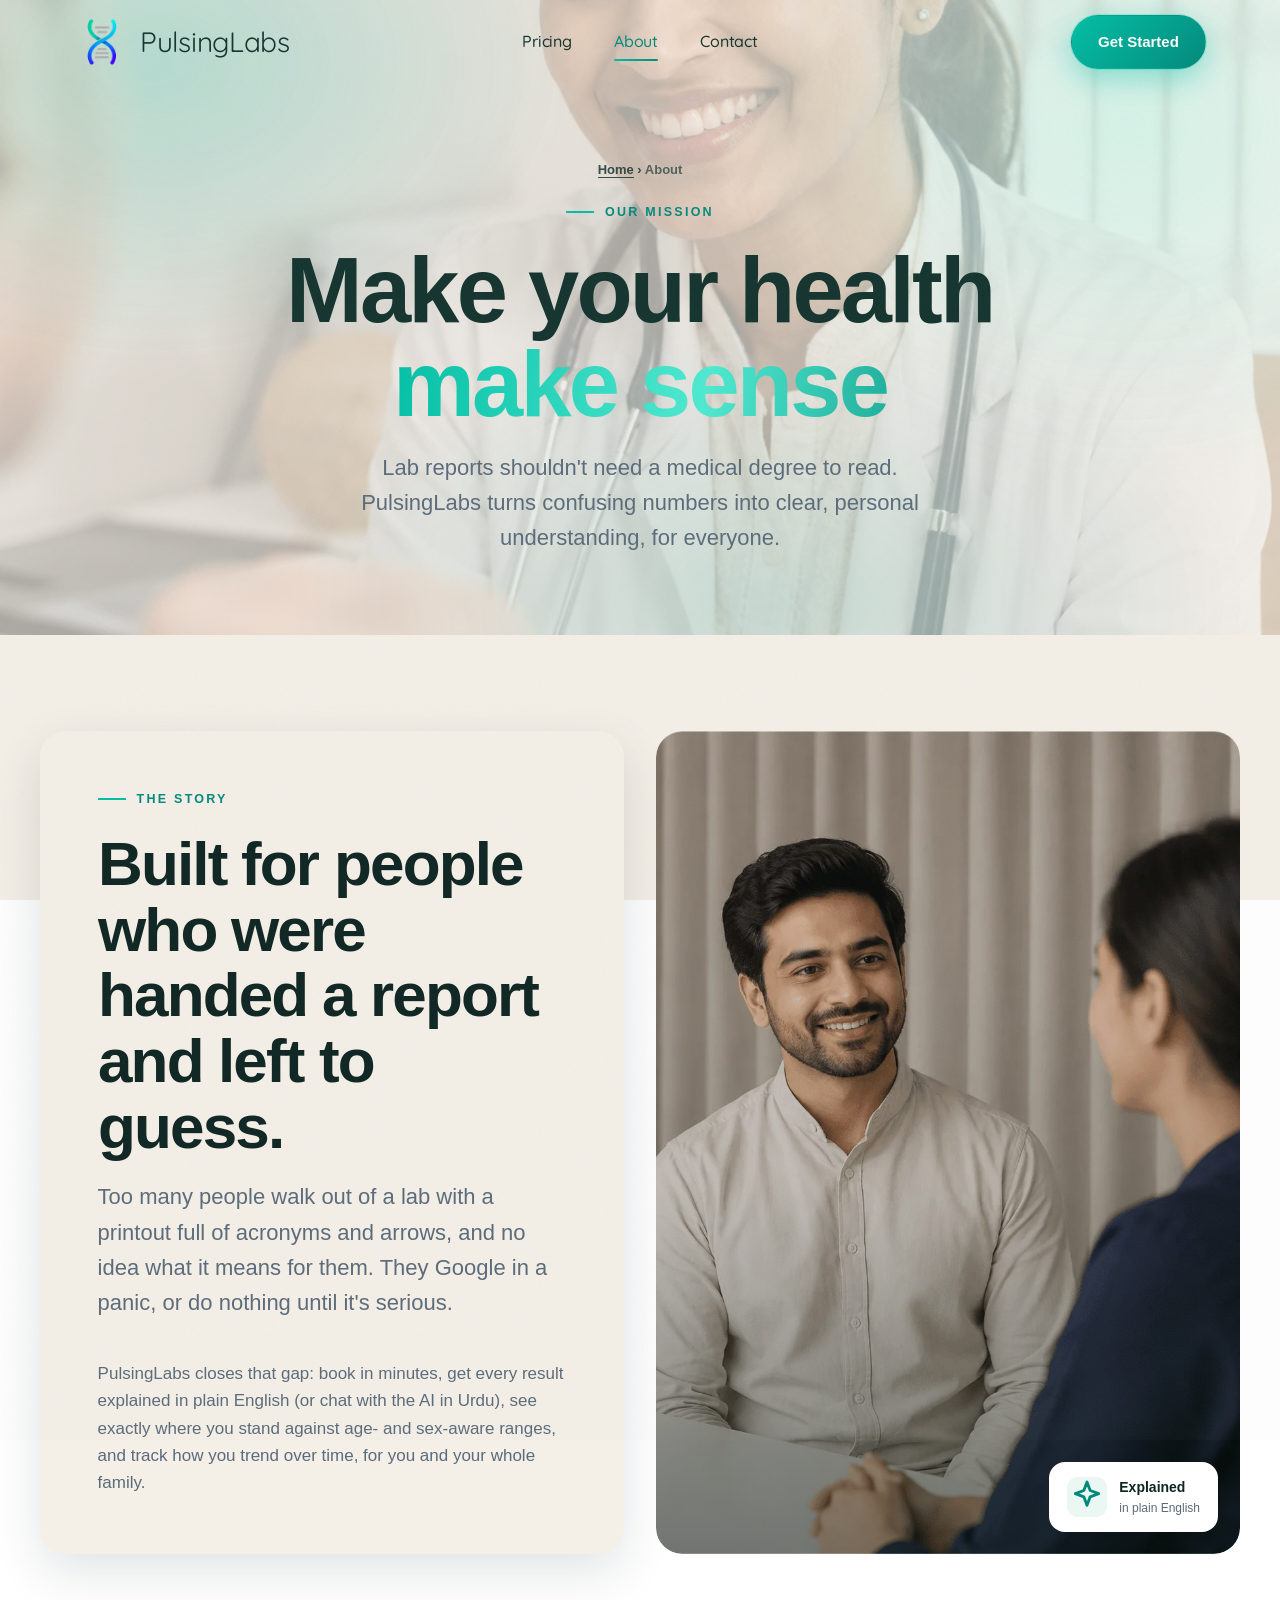
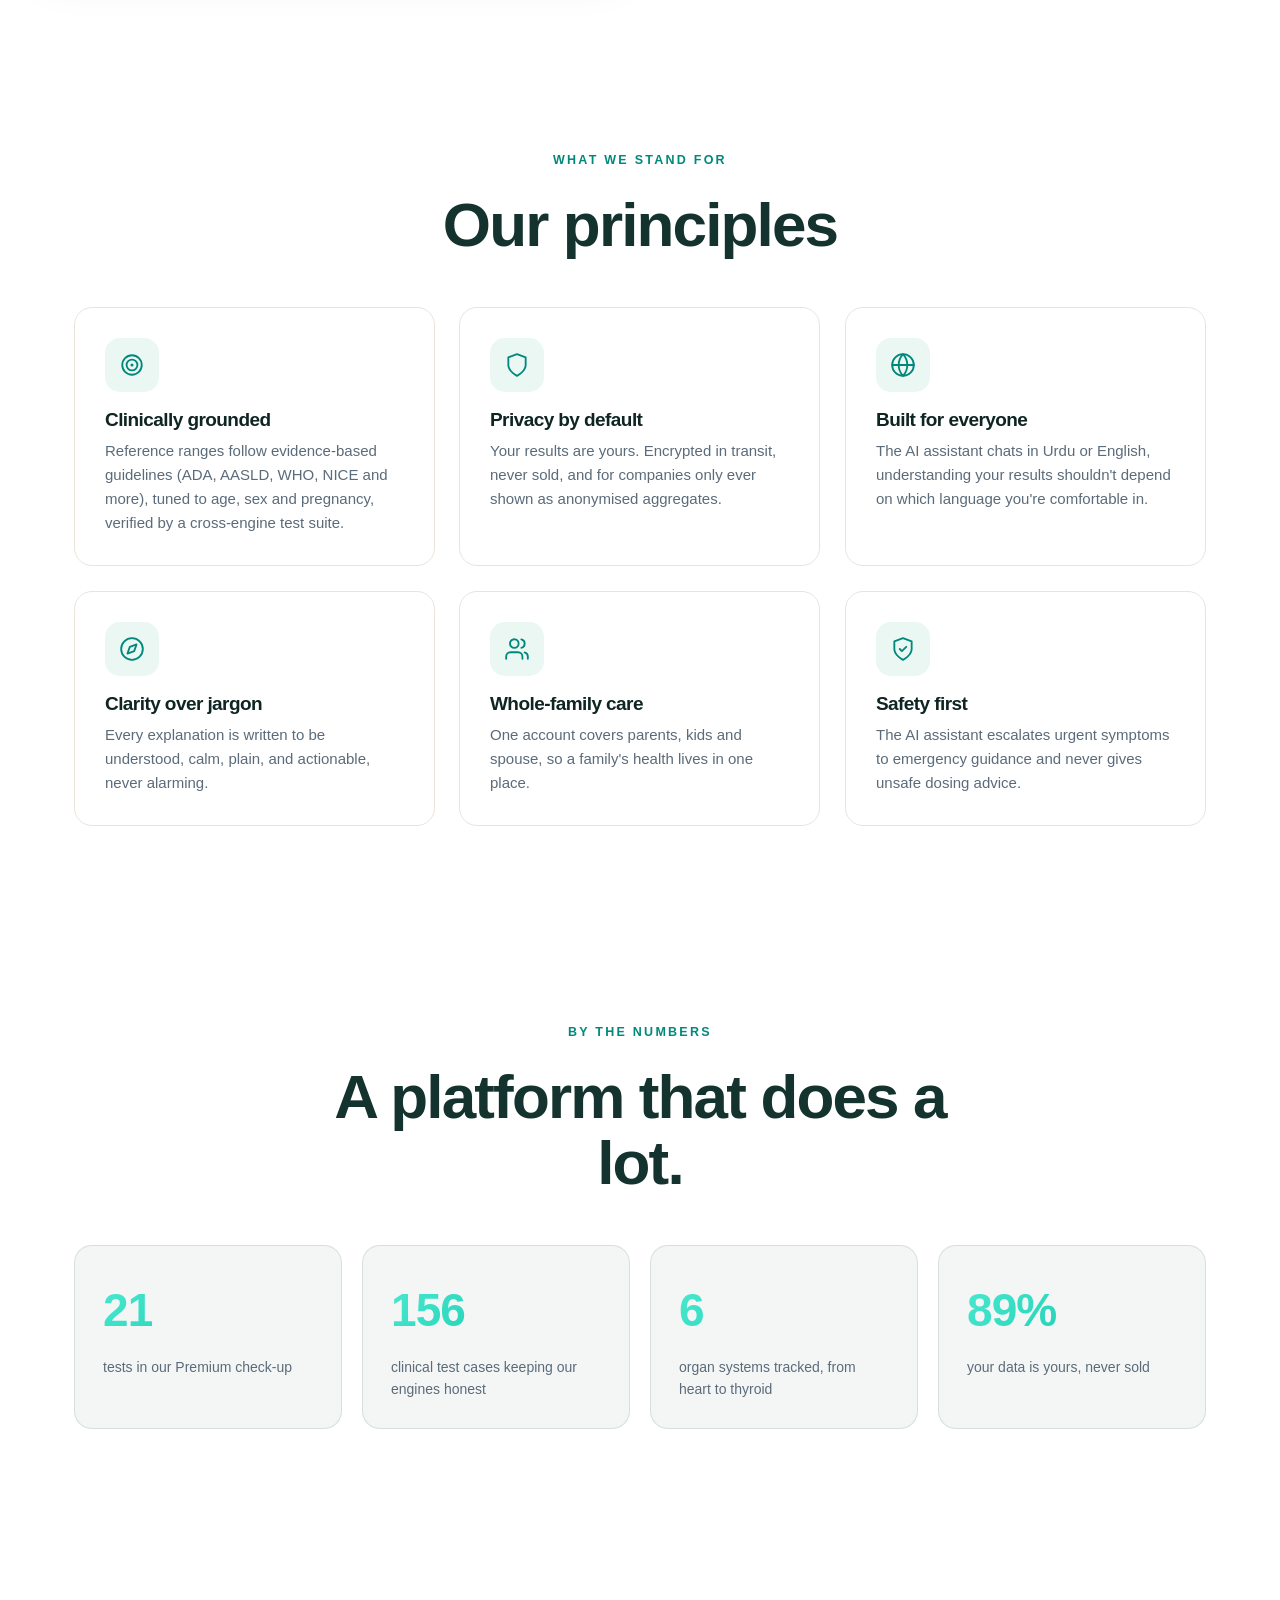
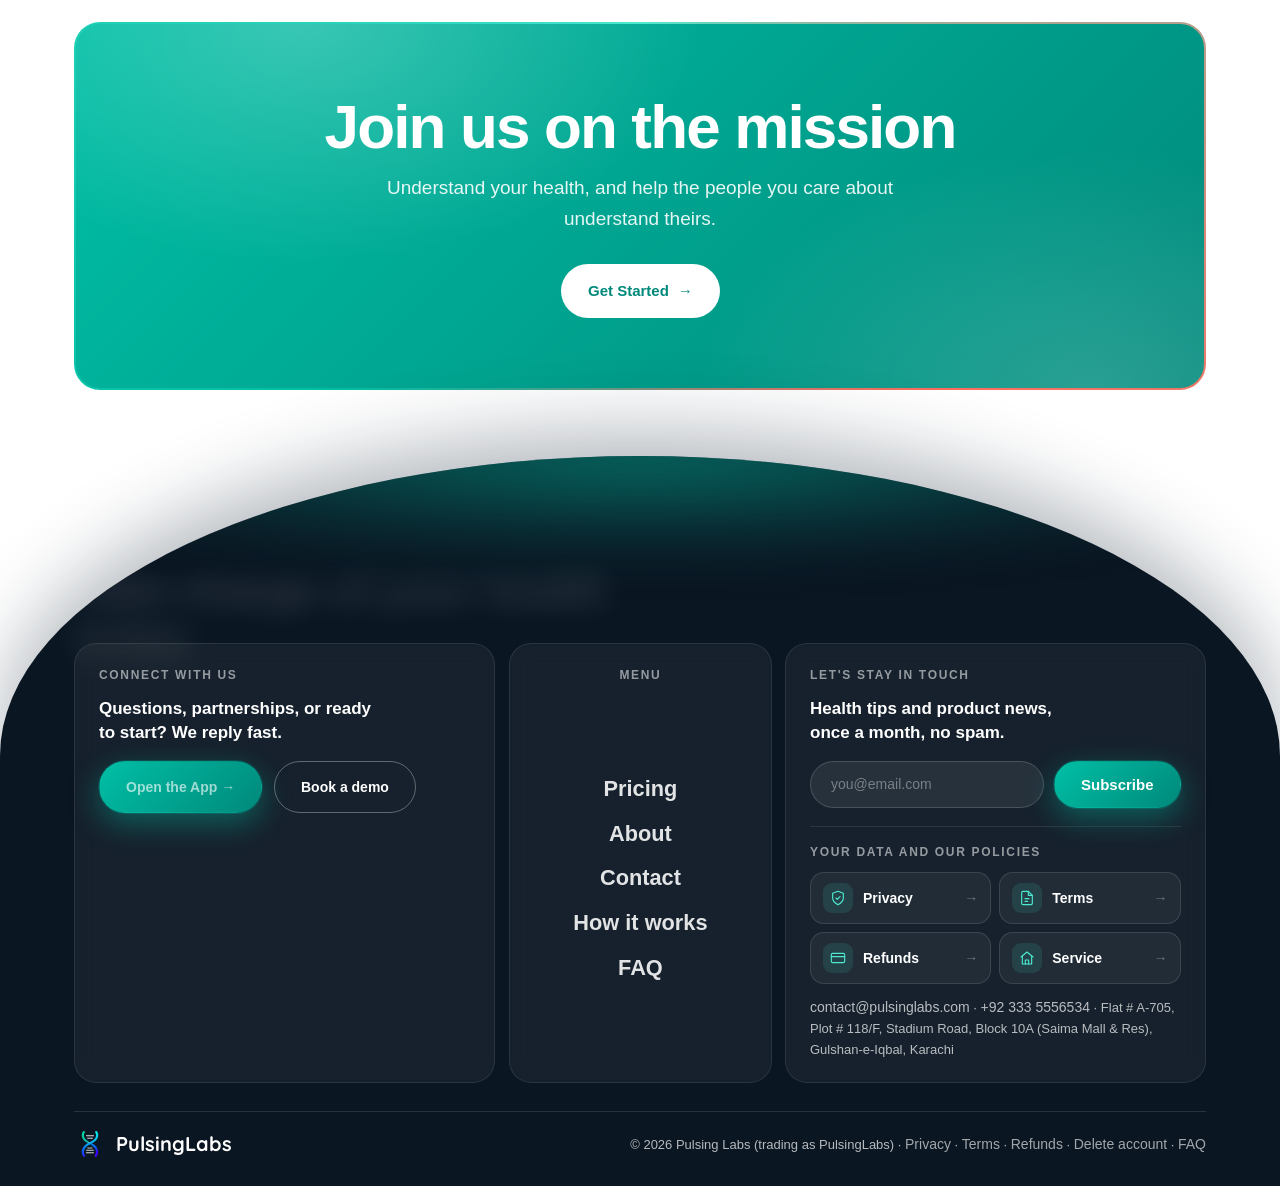
==== commit 7dc5627c: "Merge remote-tracking branch 'upstream/main'" ====
--- a/about.html
+++ b/about.html
@@ -113,6 +113,6 @@
   </section>
 
   <div id="site-footer"><nav aria-label="Site pages"><p><a href="/">Home</a> · <a href="/pricing">Pricing</a> · <a href="/how-it-works">How it works</a> · <a href="/faq">FAQ</a> · <a href="/features">Features</a> · <a href="/business">For business</a> · <a href="/about">About</a> · <a href="/contact">Contact</a> · <a href="/how-it-works#service-policy">Service policy</a> · <a href="/refunds">Refund policy</a> · <a href="/privacy">Privacy policy</a> · <a href="/terms">Terms</a></p><p>PulsingLabs · Blood tests at home in Karachi · <a href="mailto:contact@pulsinglabs.com">contact@pulsinglabs.com</a></p></nav></div>
-  <script src="assets/app.js?v=119"></script>
+  <script src="assets/app.js?v=120"></script>
 </body>
 </html>
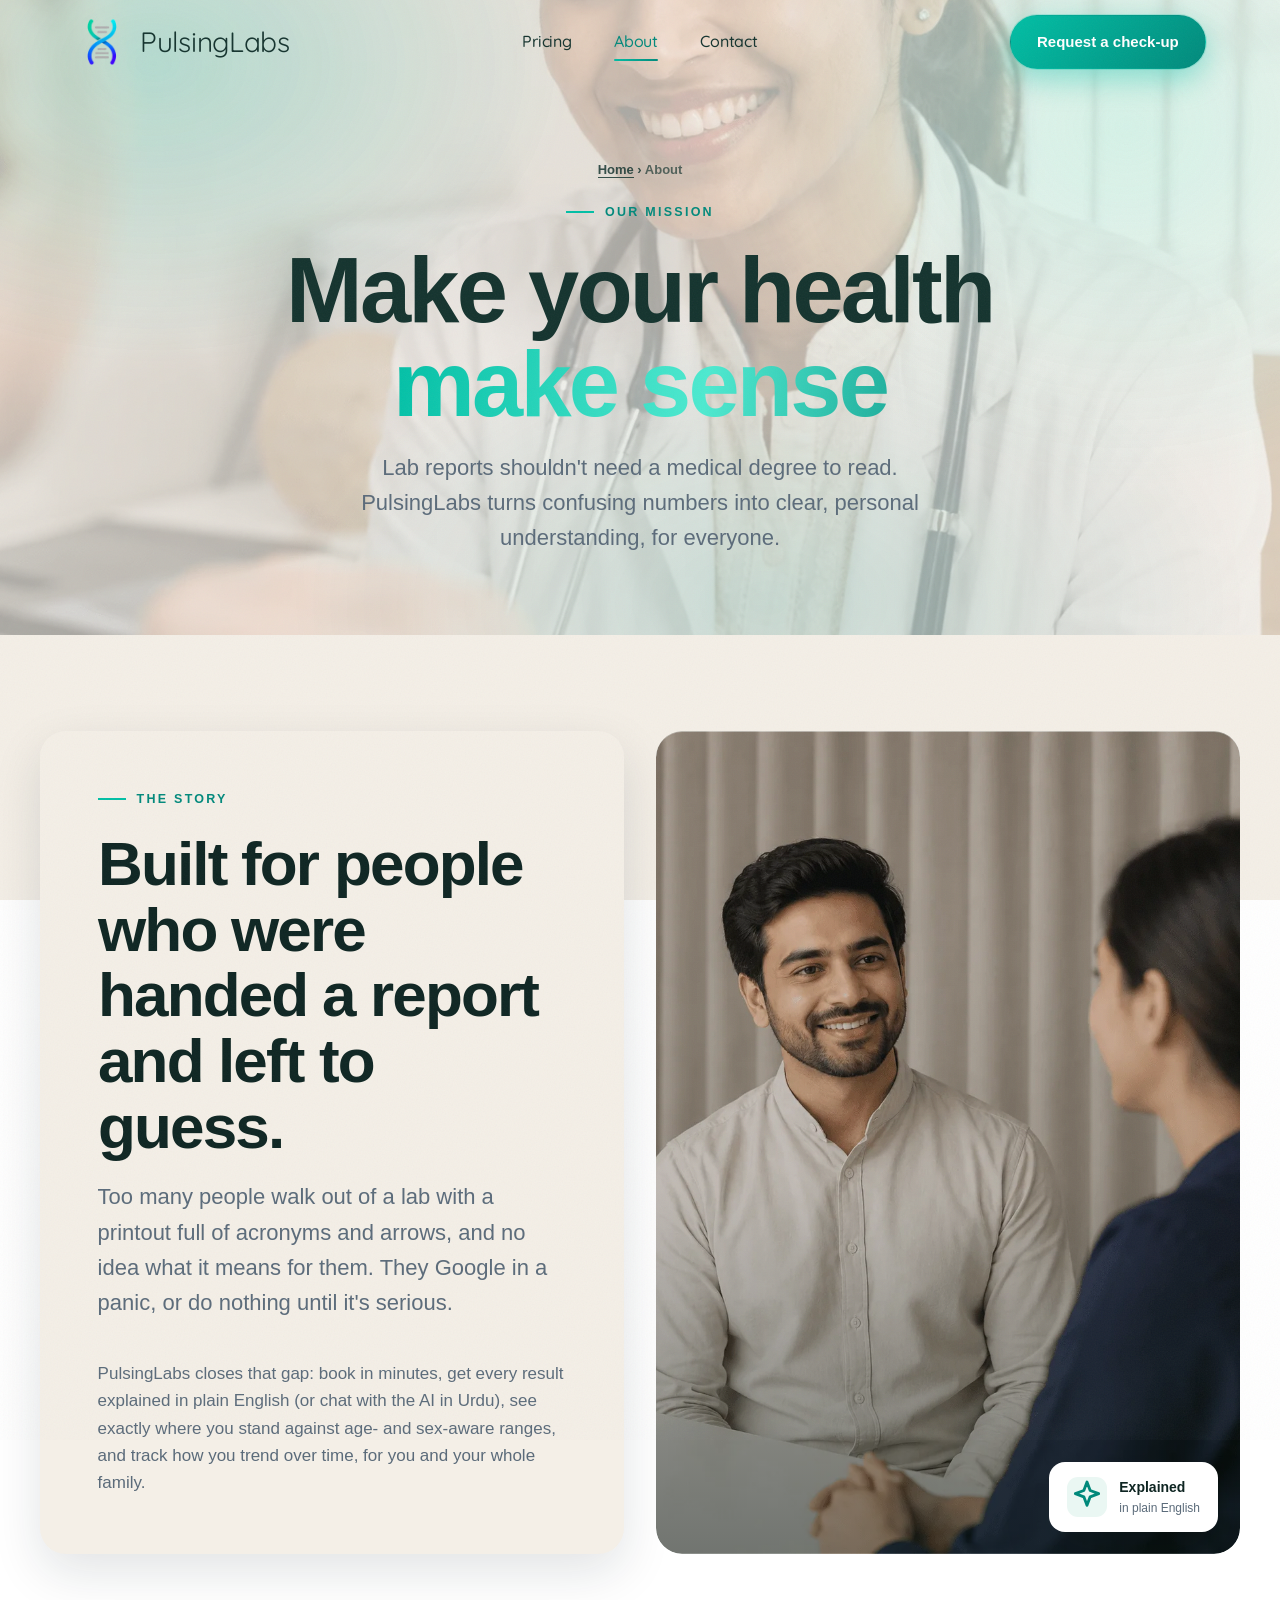
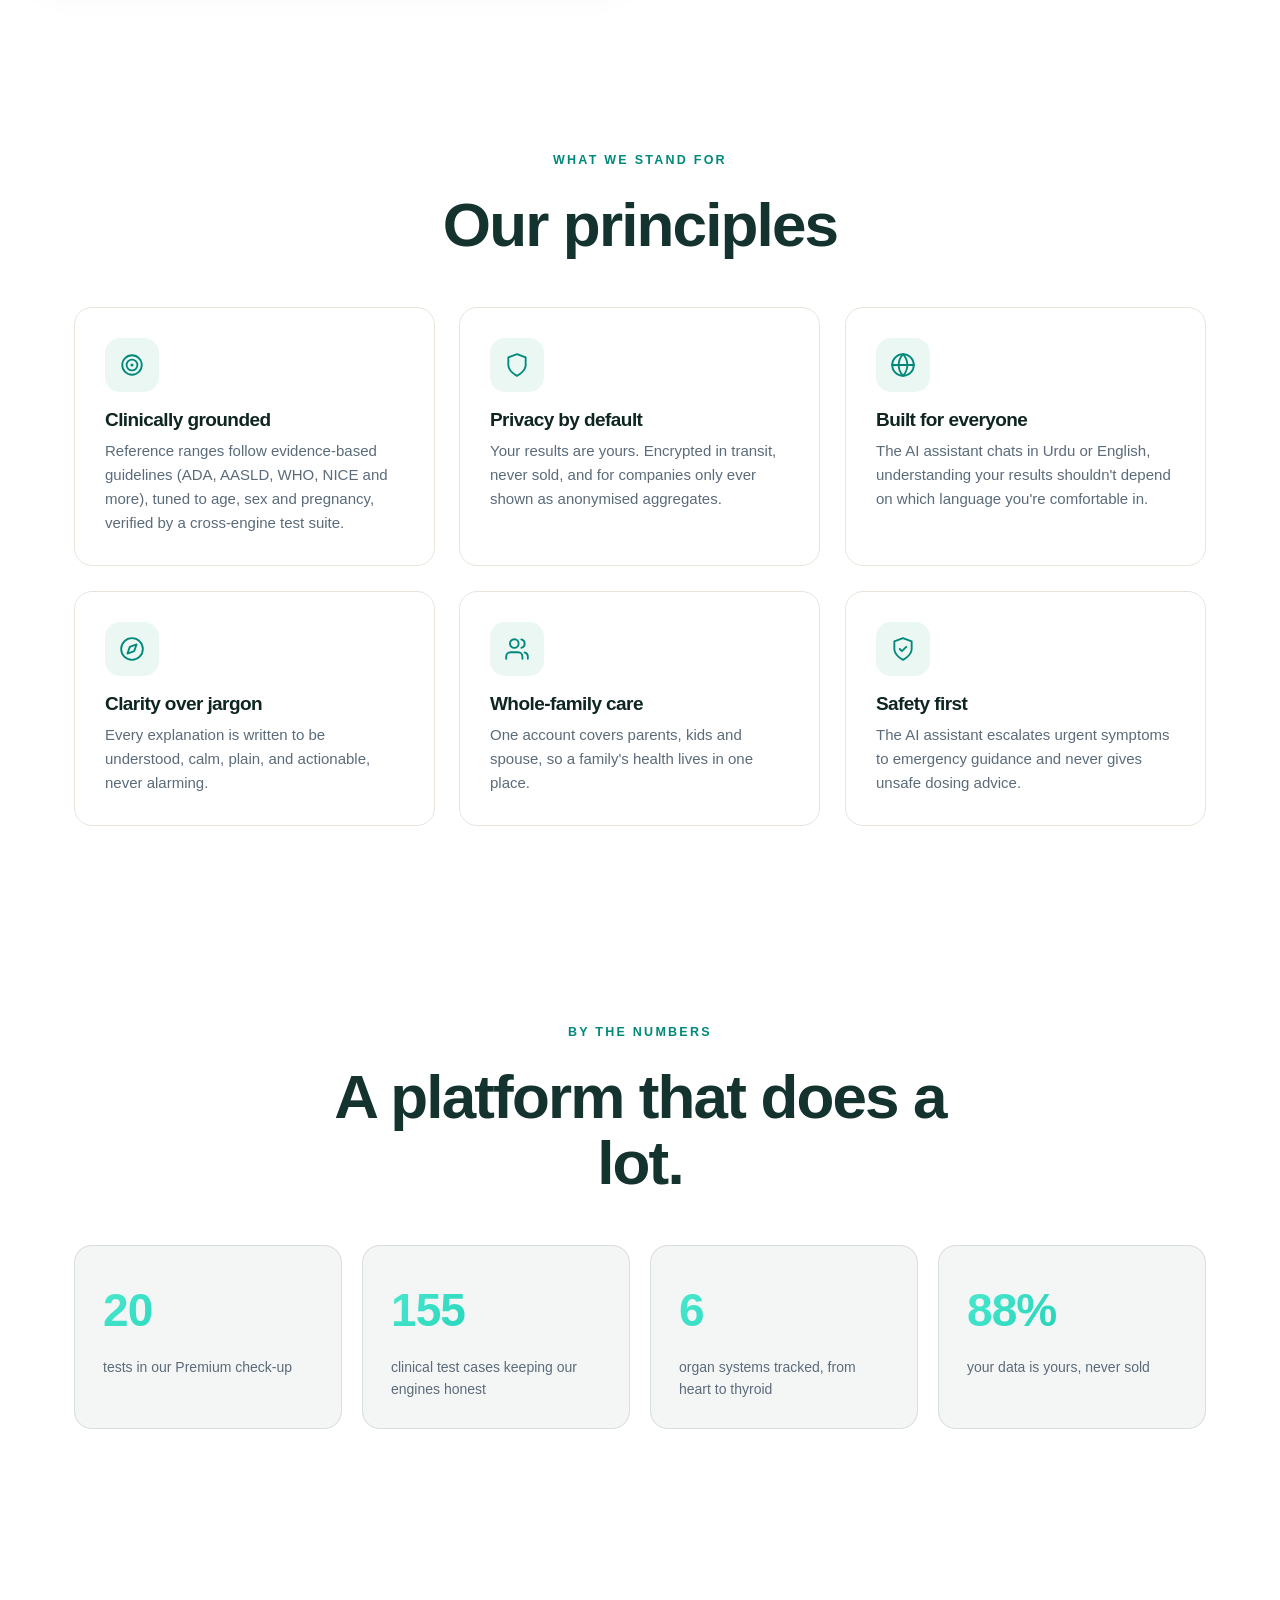
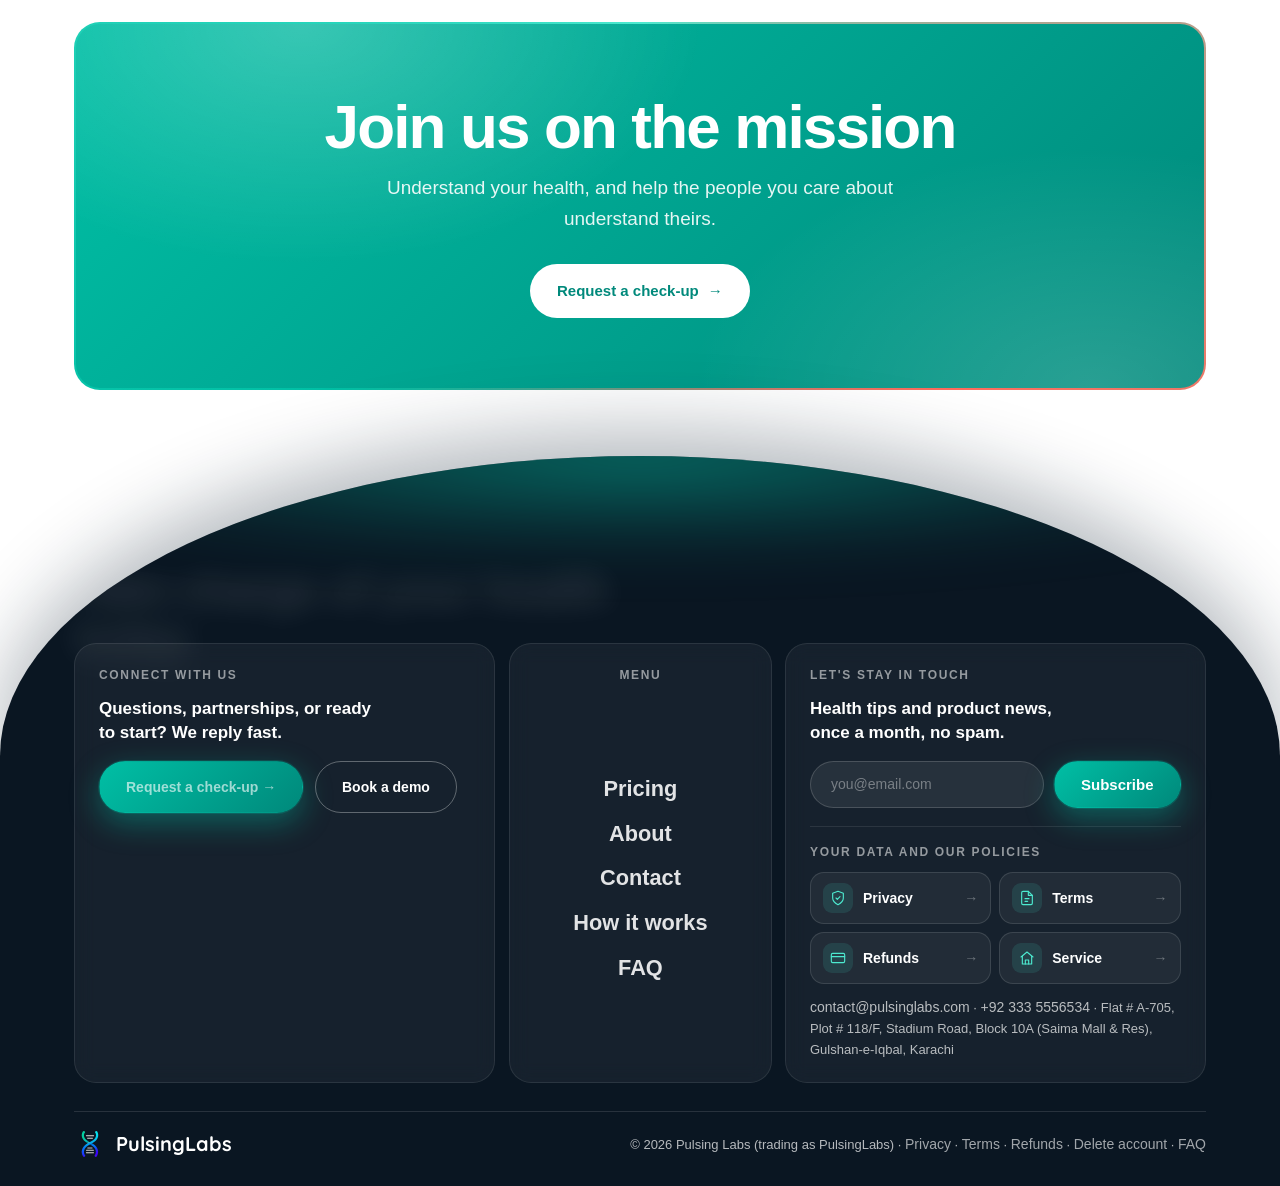
==== commit f64ab50b: "Merge remote-tracking branch 'upstream/main'" ====
--- a/about.html
+++ b/about.html
@@ -24,12 +24,12 @@
   <link rel="preconnect" href="https://fonts.googleapis.com" />
   <link rel="preconnect" href="https://fonts.gstatic.com" crossorigin />
   <link rel="stylesheet" href="https://api.fontshare.com/v2/css?f[]=general-sans@400,500,600,700&display=swap" media="print" onload="this.media='all'" />
-  <link rel="stylesheet" href="https://fonts.googleapis.com/css2?family=Quicksand:wght@400;500;600;700&display=swap" media="print" onload="this.media='all'" />
+  <link rel="stylesheet" href="https://fonts.googleapis.com/css2?family=Quicksand:wght@400;500;700&display=swap" media="print" onload="this.media='all'" />
   <noscript>
     <link rel="stylesheet" href="https://api.fontshare.com/v2/css?f[]=general-sans@400,500,600,700&display=swap" />
-    <link rel="stylesheet" href="https://fonts.googleapis.com/css2?family=Quicksand:wght@400;500;600;700&display=swap" />
+    <link rel="stylesheet" href="https://fonts.googleapis.com/css2?family=Quicksand:wght@400;500;700&display=swap" />
   </noscript>
-  <link rel="stylesheet" href="assets/style.css?v=117" />
+  <link rel="stylesheet" href="assets/style.css?v=149" />
   <link rel="icon" type="image/png" href="assets/img/favicon.png" />
   <script type="application/ld+json">{"@context":"https://schema.org","@graph":[{"@type":"BreadcrumbList","itemListElement":[{"@type":"ListItem","position":1,"name":"Home","item":"https://pulsinglabs.com/"},{"@type":"ListItem","position":2,"name":"About","item":"https://pulsinglabs.com/about"}]}]}</script>
 </head>
@@ -107,12 +107,12 @@
       <div class="cta-band reveal-zoom">
         <h2 data-i18n="ab.cta.h">Join us on the mission</h2>
         <p data-i18n="ab.cta.p">Understand your health, and help the people you care about understand theirs.</p>
-        <a class="btn btn-light" href="#" data-cta="app" data-magnetic style="background:#fff;color:var(--teal-d);" data-i18n-html="ab.cta.btn">Get Started <span class="arrow">→</span></a>
+        <a class="btn btn-light" href="#" data-cta="app" data-magnetic style="background:#fff;color:var(--teal-d);" data-i18n-html="ab.cta.btn">Request a check-up <span class="arrow">→</span></a>
       </div>
     </div>
   </section>
 
   <div id="site-footer"><nav aria-label="Site pages"><p><a href="/">Home</a> · <a href="/pricing">Pricing</a> · <a href="/how-it-works">How it works</a> · <a href="/faq">FAQ</a> · <a href="/features">Features</a> · <a href="/business">For business</a> · <a href="/about">About</a> · <a href="/contact">Contact</a> · <a href="/how-it-works#service-policy">Service policy</a> · <a href="/refunds">Refund policy</a> · <a href="/privacy">Privacy policy</a> · <a href="/terms">Terms</a></p><p>PulsingLabs · Blood tests at home in Karachi · <a href="mailto:contact@pulsinglabs.com">contact@pulsinglabs.com</a></p></nav></div>
-  <script src="assets/app.js?v=120"></script>
+  <script src="assets/app.js?v=127"></script>
 </body>
 </html>
--- a/assets/style.css
+++ b/assets/style.css
@@ -663,6 +663,9 @@
      without this the drawer covers both. Lift them back on top so the X
      stays visible and tappable while the drawer is open. */
   .nav .logo, .nav-cta { position: relative; z-index: 195; }
+  /* the links leave the grid for the drawer, so drop the empty middle column:
+     otherwise the menu button sat in it, right next to the logo */
+  .nav-inner { grid-template-columns: 1fr auto; }
   /* CRITICAL: backdrop-filter on the scrolled header makes the header the
      containing block for its fixed-position children on mobile Chrome — the
      drawer then renders clipped inside the ~60px header bar ("menu invisible
@@ -1337,7 +1340,9 @@
 
 /* ---- Three.js 3D helix canvas (created at runtime; replaces 2D particles) ---- */
 #hero-3d {
-  position: absolute; inset: 0; z-index: 1; pointer-events: none;
+  /* explicit size: a canvas is a replaced element, so inset alone leaves it at its
+     PIXEL size (1.5x on high-density screens) and the helix showed zoomed + cropped */
+  position: absolute; inset: 0; width: 100%; height: 100%; z-index: 1; pointer-events: none;
   opacity: 0; transition: opacity 1.4s var(--ease);
 }
 #hero-3d.lit { opacity: 1; }
@@ -1356,7 +1361,7 @@
   .hero .page-enter > .hero-cta ~ * { opacity: 1 !important; transform: none !important; }
   .media .media-img { top: 0 !important; height: 100% !important; }
   #grain, .grad-text { animation: none !important; }
-  #hero-particles, #hero-3d { display: none !important; }
+  #hero-particles { display: none !important; }
   .cursor-dot, .cursor-ring { display: none !important; }
   .card::after, .b-tile::after { display: none !important; }
   html.anim .media.photo { clip-path: none !important; }
@@ -2002,3 +2007,370 @@
 footer.site.mf .mf-legal-links a .ti { flex: none; width: 30px; height: 30px; border-radius: 9px; display: grid; place-items: center; background: rgba(77,234,208,.12); }
 footer.site.mf .mf-legal-links a::after { content: "→"; margin-left: auto; color: rgba(255,255,255,.35); transition: transform .25s var(--ease), color .25s var(--ease); }
 footer.site.mf .mf-legal-links a:hover::after { transform: translateX(3px); color: var(--teal-l); }
+
+/* =====================================================================
+   Hero panel (2026-11-06): one dark rounded panel on the cream page, the
+   3D helix lives INSIDE it, copy and a stats row are written over it.
+   The helix canvas + 2D particle fallback are absolute layers (z 1),
+   the glow sits under them (z 0), a scrim keeps text legible (z 2).
+   ===================================================================== */
+/* Full-bleed: the panel runs edge to edge and up under the fixed nav, so the logo,
+   links and button are drawn ON it (light colours come from the scroll theme).
+   --hx lines the copy and card up with the nav's own container (max 1180 + 24px). */
+.hero { padding: 0; --hx: max(24px, calc((100% - var(--maxw)) / 2 + 24px)); }
+.hero-panel {
+  position: relative; isolation: isolate; overflow: hidden;
+  width: 100%; margin: 0; border-radius: 0 0 clamp(24px, 3vw, 44px) clamp(24px, 3vw, 44px);
+  min-height: min(100svh, 980px);
+  display: flex; flex-direction: column; justify-content: flex-end;
+  padding: 130px var(--hx) clamp(30px, 4.4vw, 64px);
+  color: var(--on-dark);
+  background:
+    radial-gradient(52% 72% at 76% 46%, rgba(0,191,165,.20), transparent 62%),
+    radial-gradient(44% 60% at 102% 104%, rgba(106,59,255,.30), transparent 70%),
+    radial-gradient(36% 46% at -2% -4%, rgba(0,221,176,.12), transparent 70%),
+    linear-gradient(165deg, #0E2522 0%, #091A18 52%, #060F12 100%);
+}
+/* fine grid, fading out toward the copy, gives the dark some texture */
+.hero-panel::before {
+  content: ""; position: absolute; inset: 0; z-index: 0; pointer-events: none;
+  background-image: linear-gradient(rgba(255,255,255,.035) 1px, transparent 1px), linear-gradient(90deg, rgba(255,255,255,.035) 1px, transparent 1px);
+  background-size: 48px 48px;
+  -webkit-mask-image: radial-gradient(60% 80% at 74% 50%, #000, transparent 75%);
+          mask-image: radial-gradient(60% 80% at 74% 50%, #000, transparent 75%);
+}
+/* legibility scrim over the helix, darkest in the bottom-left where the copy sits */
+.hero-panel::after {
+  content: ""; position: absolute; inset: 0; z-index: 2; pointer-events: none;
+  background: radial-gradient(70% 75% at 0% 100%, rgba(6,15,18,.78), rgba(6,15,18,.35) 55%, transparent 80%),
+              linear-gradient(0deg, rgba(6,15,18,.5) 0%, transparent 30%);
+}
+/* soft halo where the helix stands, so the panel is already alive before the 3D engine loads */
+.hero-glow {
+  position: absolute; z-index: 0; pointer-events: none; top: 50%; right: 4%;
+  width: min(48vw, 680px); aspect-ratio: 1; transform: translateY(-50%); border-radius: 50%;
+  background: radial-gradient(closest-side, rgba(0,194,255,.22), rgba(0,191,165,.10) 45%, transparent 72%);
+}
+.hero-panel #hero-particles, .hero-panel #hero-3d { z-index: 1; }
+
+.hero-head, .hero-foot { position: relative; z-index: 3; display: flex; flex-direction: column; align-items: flex-start; max-width: 880px; }
+.hero-panel .eyebrow { color: var(--teal-l); margin-bottom: 18px; }
+.hero-panel .eyebrow::before { background: var(--teal-l); }
+.hero-panel h1 { color: #fff; font-size: clamp(42px, 5.2vw, 80px); line-height: 1.02; letter-spacing: -.035em; }
+.hero-panel .grad-text,
+.hero-panel h1 .grad-text::after { background-image: linear-gradient(90deg, #00DDB0, #00C2FF 60%, #6A8BFF); }
+.hero-panel .grad-text { -webkit-background-clip: text; background-clip: text; color: transparent; }
+.hero-panel p.lead { margin-top: 18px; color: rgba(236,230,218,.74); font-size: clamp(15.5px, 1.2vw, 18px); max-width: 48ch; }
+.hero-panel .hero-cta { margin-top: 26px; }
+.btn-glass { background: rgba(255,255,255,.07); color: #fff; border-color: rgba(255,255,255,.24); -webkit-backdrop-filter: blur(8px); backdrop-filter: blur(8px); }
+.btn-glass:hover { background: rgba(255,255,255,.13); border-color: rgba(77,234,208,.6); }
+
+/* compact stat row (big value, small label), no rules or boxes */
+.hero-stats { list-style: none; margin: 26px 0 0; padding: 0; display: flex; flex-wrap: wrap; gap: 14px clamp(24px, 3vw, 44px); }
+.hero-stats b { display: block; color: #fff; font-size: clamp(19px, 1.7vw, 26px); font-weight: 600; letter-spacing: -.02em; line-height: 1.1; }
+.hero-stats span { display: block; margin-top: 4px; color: rgba(236,230,218,.6); font-size: 13px; }
+
+/* ---- "Three steps": triptych (design option E) ----
+   Laptop: three tall portrait cards in a row, joined by a dotted line. Phone: the same
+   cards stacked vertically, still peeling over each other (sticky, rules further up).
+   Every card is a graded photo, the step written at the top, a real app screen rising
+   from the bottom and a cut-out of another real screen floating beside it. */
+#how .stack-card {
+  display: block; position: relative; overflow: hidden; isolation: isolate;
+  min-height: 780px; padding: 0; border: 0; border-radius: 30px;
+  background: #0b1513; box-shadow: 0 30px 60px -34px rgba(10,22,20,.55);
+}
+/* one colour grade for all three photos, so they read as a set */
+#how .step-bg { position: absolute; inset: 0; z-index: 0; overflow: hidden; }
+#how .step-bg img { position: absolute; inset: 0; width: 100%; height: 100%; object-fit: cover; filter: saturate(.8) contrast(1.06); }
+#how .step-bg.flip img { transform: scaleX(-1); } /* keeps the faces clear of the text */
+#how .step-bg::after { content: ""; position: absolute; inset: 0; background: rgba(12,58,52,.4); mix-blend-mode: multiply; }
+#how .step-scrim { position: absolute; inset: 0; z-index: 2; pointer-events: none;
+  background: linear-gradient(180deg, rgba(6,14,12,.86) 0%, rgba(6,14,12,.55) 36%, rgba(6,14,12,0) 62%),
+              linear-gradient(0deg, rgba(6,14,12,.55) 0%, rgba(6,14,12,0) 26%); }
+#how .sc-top { position: absolute; z-index: 4; left: 32px; right: 32px; top: 30px; }
+#how .sc-badge { display: flex; align-items: center; margin-bottom: 22px; }
+#how .sc-badge b { display: grid; place-items: center; width: 46px; height: 46px; border-radius: 50%; flex: none;
+  border: 1.5px solid rgba(244,239,231,.7); background: rgba(244,239,231,.1); color: #fff; font-size: 15px; font-weight: 600; letter-spacing: .06em; }
+#how .sc-badge i { flex: 1; margin: 0 -52px 0 14px; border-top: 2px dotted rgba(244,239,231,.5); }
+#how .stack-card h3 { color: #fff; font-size: clamp(28px, 2.7vw, 38px); line-height: 1.02; letter-spacing: -.035em; }
+#how .stack-card p { color: rgba(244,239,231,.86); font-size: clamp(15px, 1.15vw, 16.5px); line-height: 1.5; margin-top: 12px; max-width: 40ch; text-wrap: balance; }
+/* the app, as it really looks (rendered from the app's own screens) */
+#how .step-phone {
+  position: absolute; z-index: 4; left: 50%; bottom: -120px; transform: translateX(-50%);
+  width: clamp(176px, 17vw, 226px); aspect-ratio: 1170 / 2532; padding: 6px; border-radius: 38px; background: #090c0c;
+  box-shadow: 0 0 0 1px rgba(255,255,255,.2), 0 34px 56px -18px rgba(0,0,0,.75);
+}
+#how .step-phone img { display: block; width: 100%; height: 100%; object-fit: cover; border-radius: 33px; }
+/* a designed panel (not a screenshot): solid, no blur, cheap to draw */
+#how .step-panel { position: absolute; z-index: 5; box-sizing: border-box; border-radius: 18px; padding: 16px 18px; color: #ECE6DA;
+  background: linear-gradient(160deg, rgba(21,42,41,.95), rgba(9,20,20,.96));
+  box-shadow: 0 0 0 1px rgba(255,255,255,.1), 0 22px 40px -18px rgba(0,0,0,.7); }
+#how .sp-cap { font: 500 10.5px/1 ui-monospace, 'SF Mono', 'Cascadia Mono', Consolas, monospace; letter-spacing: .14em; text-transform: uppercase; color: rgba(236,230,218,.5); margin-bottom: 12px; }
+#how .sp-tier { display: flex; align-items: baseline; gap: 10px; padding: 9px 0; border-top: 1px solid rgba(255,255,255,.1); }
+#how .sp-cap + .sp-tier { border-top: 0; padding-top: 0; }
+#how .sp-tier b { font-size: 15px; font-weight: 600; color: #fff; min-width: 74px; }
+#how .sp-tier span { font-size: 12.5px; color: rgba(236,230,218,.6); }
+#how .sp-tier em { margin-left: auto; font-style: normal; font-size: 15px; font-weight: 600; color: #4DEAD0; white-space: nowrap; }
+#how .sp-steps { list-style: none; margin: 0; padding: 0; }
+#how .sp-steps li { position: relative; display: flex; align-items: center; gap: 12px; font-size: 13.5px; line-height: 1.3; color: rgba(236,230,218,.5); padding: 6px 0; }
+#how .sp-steps li i { flex: none; width: 14px; height: 14px; border-radius: 50%; border: 1.5px solid rgba(236,230,218,.4); background: #0c1a19; position: relative; z-index: 1; }
+#how .sp-steps li.d { color: #fff; } #how .sp-steps li.d i { background: #4DEAD0; border-color: #4DEAD0; }
+#how .sp-steps li.n { color: #fff; } #how .sp-steps li.n i { border-color: #4DEAD0; }
+#how .sp-steps li:not(:last-child)::after { content: ""; position: absolute; left: 6.25px; top: 19px; height: 20px; width: 1.5px; background: rgba(236,230,218,.22); }
+#how .sp-score { display: flex; flex-wrap: wrap; gap: 14px 16px; align-items: center; }
+#how .sp-ring { flex: none; position: relative; width: 62px; height: 62px; border-radius: 50%; display: grid; place-items: center;
+  background: conic-gradient(#4DEAD0 0 calc(var(--p) * 1%), rgba(255,255,255,.1) 0); }
+#how .sp-ring::before { content: ""; position: absolute; inset: 6px; border-radius: 50%; background: #0d1b1a; }
+#how .sp-ring b { position: relative; font-size: 20px; font-weight: 700; color: #fff; }
+#how .sp-ov { display: block; flex: 1; min-width: 0; }
+#how .sp-ov b { display: block; font-size: 15px; font-weight: 600; color: #fff; }
+#how .sp-ov span { display: block; margin-top: 3px; font-size: 12.5px; color: rgba(236,230,218,.6); }
+#how .sp-bars { flex: 1 1 100%; min-width: 0; display: grid; gap: 8px; }
+#how .sp-bars div { display: grid; grid-template-columns: 84px 1fr 26px; align-items: center; gap: 8px; font-size: 12px; color: rgba(236,230,218,.7); }
+#how .sp-bars i { display: block; height: 4px; border-radius: 4px; background: rgba(255,255,255,.12); position: relative; }
+#how .sp-bars i::after { content: ""; position: absolute; left: 0; top: 0; bottom: 0; width: var(--w); border-radius: 4px; background: #4DEAD0; }
+#how .sp-bars em { font-style: normal; font-size: 12px; color: #fff; text-align: right; }
+.step-note { text-align: center; font-size: 13px; margin-top: 22px; color: rgb(var(--pg-muted)); }
+@media (min-width: 901px) {
+  /* Laptop: one wide card per step. Each slides up over the one before it as you scroll
+     (position: sticky; the pinned offsets come from the shared .stack-card:nth-child rules). */
+  #how .stack-card { position: sticky; min-height: 560px; margin-bottom: 26px; --pr: clamp(120px, 13.5vw, 190px); --pw: clamp(210px, 18vw, 250px); }
+  /* darkest under the text (bottom-left) and behind the app cluster (right), so the photo's
+     subject stays clear in the middle */
+  #how .step-scrim { background: linear-gradient(0deg, rgba(6,14,12,.9) 0%, rgba(6,14,12,.5) 30%, rgba(6,14,12,0) 56%),
+                                 linear-gradient(90deg, rgba(6,14,12,.55) 0%, rgba(6,14,12,0) 52%),
+                                 linear-gradient(270deg, rgba(6,14,12,.6) 0%, rgba(6,14,12,.25) 30%, rgba(6,14,12,0) 46%); }
+  #how .sc-top { top: auto; right: auto; left: clamp(32px, 4.6vw, 64px); bottom: clamp(30px, 4vw, 56px); max-width: 440px; }
+  #how .sc-badge i { display: none; }
+  #how .stack-card h3 { font-size: clamp(34px, 3.8vw, 50px); }
+  #how .stack-card p { font-size: clamp(16px, 1.3vw, 18px); max-width: 38ch; }
+  #how .step-phone { left: auto; right: var(--pr); bottom: -90px; transform: none; width: var(--pw); }
+  /* The panel sits on the SAME bottom line as the step text, just left of the phone with a clear
+     gap: it never touches the phone or the photo's faces (upper middle). */
+  #how .step-panel { top: auto; left: auto; bottom: clamp(30px, 4vw, 56px); right: calc(var(--pr) + var(--pw) + 28px); width: 256px; }
+}
+/* narrow laptops: no room for the panel beside the text, the phone alone carries the step */
+@media (min-width: 901px) and (max-width: 1359px) { #how .step-panel { display: none; } }
+@media (max-width: 900px) {
+  /* stacked vertically: each card is full width and slides over the one before it */
+  #how .stack-card { min-height: 0; border-radius: 26px; margin-bottom: 18px; }
+  #how .sc-top { position: relative; left: auto; right: auto; top: auto; padding: 26px 24px 0; }
+  #how .sc-badge i { display: none; }
+  #how .sc-badge { margin-bottom: 18px; }
+  #how .stack-card h3 { font-size: clamp(30px, 8.6vw, 38px); }
+  #how .stack-card p { font-size: 15.5px; }
+  /* text -> panel -> phone, in flow: the panel never covers the text, the phone or the faces.
+     The phone's lower part is clipped by the card (negative bottom margin), as before. */
+  #how .step-panel { position: relative; bottom: auto; right: auto; margin: 22px 24px 0; width: auto; }
+  #how .step-phone { position: relative; left: auto; right: auto; bottom: auto; transform: none; width: 204px; margin: 26px auto -120px; }
+}
+@media (prefers-reduced-motion: reduce) { #how .stack-card { transition: none; } }
+
+/* ---- floating cards along the helix ----
+   Solid dark glass (no backdrop-filter: blurring over a live WebGL canvas would
+   re-blur every frame). Outer = entrance (fade/rise, staggered), inner = idle float,
+   so the two transforms never fight. Positions are panel percentages. */
+.hero-float { position: absolute; z-index: 3; pointer-events: none;
+  opacity: 0; transform: translateY(16px) scale(.97);
+  transition: opacity .8s var(--ease), transform .9s var(--ease); }
+body.loaded .hero-float { opacity: 1; transform: none; }
+body.loaded .hf-score { transition-delay: .9s; }
+body.loaded .hf-chart { transition-delay: 1.15s; }
+body.loaded .hf-ai { transition-delay: 1.4s; }
+.hf-in {
+  border-radius: 18px; padding: 14px 16px; color: #fff;
+  background: linear-gradient(160deg, rgba(22,46,48,.88), rgba(9,22,24,.9));
+  border: 1px solid rgba(255,255,255,.12);
+  box-shadow: 0 24px 48px -20px rgba(0,0,0,.7), inset 0 1px 0 rgba(255,255,255,.07);
+  animation: hfFloat 7s ease-in-out infinite;
+}
+.hf-chart .hf-in { animation-delay: -2.4s; }
+.hf-ai .hf-in { animation-delay: -4.6s; }
+@keyframes hfFloat { 0%, 100% { transform: translateY(0); } 50% { transform: translateY(-9px); } }
+
+.hf-score { top: 17%; right: 8%; }
+.hf-score .hf-in { display: flex; align-items: center; gap: 12px; padding: 12px 18px 12px 12px; }
+.hf-ring { --ring-fill: #00DDB0; --ring-track: rgba(255,255,255,.1); position: relative; flex: none;
+  width: 52px; height: 52px; border-radius: 50%; display: grid; place-items: center; background: rgba(255,255,255,.1); }
+.hf-ring::before { content: ""; position: absolute; inset: 5px; border-radius: 50%; background: #0F2527; }
+.hf-ring i { position: relative; font-style: normal; font-weight: 700; font-size: 17px; }
+.hf-txt b { display: block; font-size: 14px; font-weight: 600; }
+.hf-txt span { display: block; font-size: 12px; color: rgba(236,230,218,.6); margin-top: 2px; }
+
+.hf-chart { top: 33%; left: 52%; width: 236px; }
+.hf-row { display: flex; align-items: center; gap: 8px; }
+.hf-row b { font-size: 13.5px; font-weight: 600; }
+.hf-pill { margin-left: auto; font-size: 11px; font-weight: 700; color: #00DDB0; background: rgba(0,221,176,.14); padding: 3px 9px; border-radius: 99px; }
+.hf-val { font-size: 26px; font-weight: 700; letter-spacing: -.02em; margin: 4px 0 8px; }
+.hf-val small { font-size: 12px; font-weight: 500; color: rgba(236,230,218,.6); margin-left: 4px; letter-spacing: 0; }
+.hf-spark { display: block; width: 100%; height: 56px; overflow: visible; }
+/* the trend line draws in once, then the latest reading glows */
+.hf-path { stroke-dasharray: 1; stroke-dashoffset: 1; transition: stroke-dashoffset 1.5s var(--ease) 1.5s; }
+body.loaded .hf-path { stroke-dashoffset: 0; }
+.hf-end { filter: drop-shadow(0 0 6px #00C2FF); }
+
+.hf-ai { top: 56%; right: 6%; width: 270px; }
+.hf-ic { width: 26px; height: 26px; border-radius: 8px; display: grid; place-items: center; color: #04231F;
+  background: linear-gradient(135deg, #00DDB0, #00C2FF); }
+.hf-ic svg { width: 15px; height: 15px; }
+.hf-ai p { margin-top: 9px; font-size: 13.5px; line-height: 1.45; color: rgba(236,230,218,.82); }
+
+/* tablet: no room for all three beside the copy */
+@media (max-width: 1100px) { .hf-chart { display: none; } }
+
+/* the check-up card, bottom-right (the "product" card of the references) */
+.hero-card {
+  position: absolute; z-index: 3; right: var(--hx); bottom: clamp(30px, 4.4vw, 64px);
+  display: flex; align-items: center; gap: 14px; width: 330px; padding: 12px 14px 12px 12px;
+  border-radius: 20px; color: #fff; text-decoration: none;
+  background: rgba(255,255,255,.07); border: 1px solid rgba(255,255,255,.16);
+  -webkit-backdrop-filter: blur(14px); backdrop-filter: blur(14px);
+  box-shadow: 0 18px 40px -18px rgba(0,0,0,.6);
+  transition: background .25s var(--ease), border-color .25s var(--ease);
+}
+.hero-card:hover { background: rgba(255,255,255,.11); border-color: rgba(77,234,208,.5); }
+.hc-mark { flex: none; width: 58px; height: 58px; border-radius: 14px; display: grid; place-items: center;
+  background: radial-gradient(circle at 30% 25%, rgba(77,234,208,.35), rgba(10,40,44,.9) 70%); border: 1px solid rgba(255,255,255,.12); }
+.hc-mark img { width: 34px; height: 34px; }
+.hc-body { flex: 1; min-width: 0; display: flex; flex-direction: column; gap: 2px; }
+.hc-body b { font-size: 15px; font-weight: 600; }
+.hc-body span { font-size: 12.5px; color: rgba(236,230,218,.66); }
+.hc-body em { font-style: normal; font-weight: 700; font-size: 15px; color: var(--teal-l); margin-top: 3px; }
+.hc-go { flex: none; width: 32px; height: 32px; border-radius: 50%; display: grid; place-items: center; background: rgba(255,255,255,.1); }
+/* not enough room beside the copy: the card goes */
+@media (max-width: 1100px) { .hero-card { display: none; } }
+
+@media (max-width: 760px) {
+  /* Phone: three bands. Headline under the logo, the helix through the middle,
+     the check-up card and one full-width button on the bottom edge. */
+  .hero-panel { border-radius: 0 0 26px 26px; min-height: 100svh; padding: 104px 22px 26px; justify-content: flex-start; }
+  .hero-panel::before { -webkit-mask-image: radial-gradient(80% 40% at 50% 50%, #000, transparent 75%); mask-image: radial-gradient(80% 40% at 50% 50%, #000, transparent 75%); }
+  .hero-panel::after { background: linear-gradient(180deg, rgba(6,15,18,.72) 0%, rgba(6,15,18,.25) 30%, transparent 46%, transparent 62%, rgba(6,15,18,.82) 100%); }
+  .hero-glow { right: 50%; top: 52%; width: 110vw; transform: translate(50%, -50%); }
+  .hero-head { order: 1; }
+  .hero-panel .eyebrow { margin-bottom: 14px; }
+  .hero-panel h1 { font-size: clamp(38px, 11vw, 50px); }
+  .hero-card { order: 2; position: relative; right: auto; bottom: auto; margin-top: auto; display: flex; width: 100%; }
+  .hero-foot { order: 3; max-width: none; }
+  /* essentials only: the facts are on the card and in the marquee right below,
+     the check-ups link is in the menu */
+  .hero-foot .lead, .hero-stats, .hero-panel .btn-glass { display: none; }
+  .hero-panel .hero-cta { margin-top: 12px; width: 100%; }
+  .hero-panel .hero-cta .btn-primary { width: 100%; }
+  /* middle band: score top-right, AI card lower-left, the helix between them */
+  .hf-score { top: 30%; right: 22px; }
+  .hf-score .hf-in { padding: 10px 14px 10px 10px; }
+  .hf-ring { width: 46px; height: 46px; }
+  .hf-ai { top: 54%; left: 22px; right: auto; width: min(76%, 290px); }
+  .hf-ai p { font-size: 13px; }
+}
+@media (prefers-reduced-motion: reduce) {
+  .hero-float { opacity: 1; transform: none; transition: none; }
+  .hf-in { animation: none; }
+  .hf-path { stroke-dashoffset: 0; transition: none; }
+}
+
+/* ---- AI section: editorial head + the film as a big screen (design option C) ----
+   --aiw is the screen width, capped by the window HEIGHT too (140vh = 78.75vh x 16/9) so it never
+   outgrows the window. Where the browser supports scroll-driven animation the screen eases up
+   into place as it scrolls in (no JS); otherwise it is simply there. */
+.ai-show { --aiw: min(calc(100vw - 32px), 1560px, 140vh); padding: clamp(72px, 8vw, 120px) 0 clamp(60px, 6vw, 100px); }
+.ai-head { max-width: 1120px; margin: 0 auto; padding: 0 clamp(20px, 4vw, 40px); text-align: center; }
+.ai-head h2 { margin-top: 18px; font-size: clamp(42px, 5.2vw, 76px); line-height: 1.02; text-wrap: balance; }
+.ai-head .eyebrow { justify-content: center; }
+.ai-head-r .lead { margin: 20px auto 0; max-width: 58ch; }
+.ai-list { list-style: none; margin: 34px auto 0; padding: 20px 0 0; display: grid; grid-template-columns: repeat(3, minmax(0, 1fr)); border-top: 1px solid rgba(var(--pg-fg), .16); }
+.ai-list li { display: flex; flex-direction: column; align-items: center; gap: 8px; padding: 0 22px; font-size: 16px; line-height: 1.4; color: rgb(var(--pg-fg)); text-align: center; }
+.ai-list li + li { border-left: 1px solid rgba(var(--pg-fg), .12); }
+.ai-list b { flex: none; font-weight: 600; color: var(--teal-d); }
+.ai-stage { margin-top: clamp(36px, 4.4vw, 64px); }
+.ai-screen {
+  position: relative; width: var(--aiw); margin: 0 auto; aspect-ratio: 16 / 9; overflow: hidden;
+  border-radius: clamp(18px, 2.2vw, 32px); background: #050c0d;
+  box-shadow: 0 50px 90px -50px rgba(14, 37, 34, .7);
+}
+.ai-poster, .ai-screen video { position: absolute; inset: 0; width: 100%; height: 100%; object-fit: cover; display: block; }
+.ai-screen video { opacity: 0; transition: opacity .7s var(--ease); }
+.ai-stage.is-ready .ai-screen video { opacity: 1; }
+.ai-cap { width: var(--aiw); margin: 14px auto 0; text-align: right;
+  font: 500 11.5px/1 ui-monospace, 'SF Mono', 'Cascadia Mono', Consolas, monospace; letter-spacing: .12em; text-transform: uppercase; color: rgba(var(--pg-fg), .5); }
+@supports (animation-timeline: view()) {
+  .ai-screen { animation: aiRise linear both; animation-timeline: view(); animation-range: entry 0% cover 35%; }
+  @keyframes aiRise { from { transform: translateY(44px) scale(.95); } to { transform: none; } }
+}
+@media (max-width: 760px) {
+  /* phones play the vertical cut of the film: the chat stays readable */
+  .ai-show { --aiw: min(86vw, 380px, 66vh); }
+  .ai-screen { aspect-ratio: 9 / 16; border-radius: 22px; }
+  .ai-cap { text-align: left; font-size: 10px; letter-spacing: .08em; }
+  .ai-list { grid-template-columns: minmax(0, 1fr); border-top: 0; padding-top: 0; max-width: 360px; }
+  .ai-list li, .ai-list li + li { flex-direction: row; align-items: baseline; gap: 14px; padding: 12px 0; border-left: 0; border-top: 1px solid rgba(var(--pg-fg), .14); text-align: left; font-size: 15.5px; }
+}
+@media (prefers-reduced-motion: reduce) { .ai-screen { animation: none; } }
+
+/* Phones: the footer's bottom-line links get a 44px tall tap area without moving
+   the text (padding is cancelled by the negative margin). */
+@media (max-width: 900px) {
+  footer.site.mf .mf-bottom a { display: inline-block; padding: 13px 2px; margin: -13px 0; }
+}
+
+/* ---------- Results band: the app's result card, drawn live (see bindResultCard) ---------- */
+.media.rc-media { background: radial-gradient(90% 90% at 70% 0%, #10312c 0%, #0A0E12 62%); display: flex; flex-direction: column; align-items: center; justify-content: center; padding: 56px 28px 36px; }
+.media.rc-media::before { display: none; }
+.media .rc { position: relative; z-index: 2; width: min(100%, 520px); box-sizing: border-box; color: #E8EEF2; }
+.rc *, .rc *::before, .rc *::after { box-sizing: border-box; }
+.rc-wrap { position: relative; transform-style: preserve-3d; transition: transform .25s ease-out; }
+@media (hover: hover) and (pointer: fine) {
+  .rc-wrap { transform: perspective(1500px) rotateY(var(--ry, -8deg)) rotateX(var(--rx, 4deg)); }
+}
+.rc-card { background: linear-gradient(160deg, #141d24, #0e151b); border: 1px solid rgba(255,255,255,.09); border-radius: 24px; padding: 22px; box-shadow: 0 40px 80px -24px rgba(0,0,0,.7), 0 0 60px rgba(45,212,191,.07); position: relative; }
+.rc-back { position: absolute; left: 10%; right: -3%; top: -34px; padding: 14px 18px; opacity: .55; transform: translateZ(-60px); pointer-events: none; }
+.rc-card.rc-live:not(.rc-back) { z-index: 1; }
+.rc-head { display: flex; align-items: center; gap: 12px; font-size: 17px; font-weight: 600; }
+.rc-head i { width: 11px; height: 11px; border-radius: 50%; flex: none; }
+.rc-head .rc-name { flex: 1; }
+.rc-head .rc-now { font-weight: 700; }
+.rc-head .rc-chev { width: 30px; height: 30px; border-radius: 50%; border: 1.5px solid #14504a; background: #0d2a28; display: grid; place-items: center; flex: none; }
+.rc-head-sm { font-size: 14px; }
+.rc-head-sm .rc-chev { display: none; }
+.rc-plot { margin-top: 14px; }
+.rc-back .rc-plot { margin-top: 8px; }
+.rc-svg { display: block; width: 100%; height: auto; overflow: visible; }
+.rc-svg text { font-family: inherit; }
+.rc-lab { font-size: 13.5px; font-weight: 600; }
+.rc-val { font-size: 17px; font-weight: 800; fill: #fff; text-anchor: middle; }
+.rc-guide { stroke: #fff; stroke-opacity: .16; }
+.rc-dates { position: relative; height: 20px; margin-top: 2px; }
+.rc-dates span { position: absolute; transform: translateX(-50%); font-size: 12.5px; font-weight: 600; color: #8A98A5; white-space: nowrap; }
+.rc-verdict { margin-top: 10px; font-size: 19px; font-weight: 700; line-height: 1.25; min-height: 2.5em; }
+.rc-pills { display: flex; flex-wrap: wrap; gap: 8px; margin-top: 20px; }
+.rc-pill { font: inherit; font-size: 13px; font-weight: 700; padding: 8px 15px; border-radius: 99px; cursor: pointer; color: var(--pc); background: color-mix(in srgb, var(--pc) 9%, transparent); border: 1.5px solid transparent; transition: background .2s, box-shadow .2s, border-color .2s; }
+.rc-pill:hover { background: color-mix(in srgb, var(--pc) 16%, transparent); }
+.rc-pill[aria-pressed="true"] { background: color-mix(in srgb, var(--pc) 20%, transparent); border-color: var(--pc); box-shadow: 0 0 18px color-mix(in srgb, var(--pc) 35%, transparent); }
+.rc-pill:focus-visible { outline: 2px solid #fff; outline-offset: 2px; }
+.rc-note { margin: 12px 0 0; font-size: 12px; color: #7C8B97; }
+/* hidden start, then the sequence plays once when .rc-play is added */
+.rc-live .rc-zones { transform: scaleY(.0001); transform-origin: 0 100%; transform-box: view-box; transition: transform .7s var(--ease); }
+.rc-live .rc-guide, .rc-live .rc-label, .rc-live .rc-area, .rc-live .rc-val, .rc-live .rc-verdict, .rc-live .rc-dates { opacity: 0; transition: opacity .5s ease .3s; }
+.rc-live .rc-area { transition-delay: 1s; }
+.rc-live .rc-val0 { transition-delay: .55s; } .rc-live .rc-val1 { transition-delay: .95s; } .rc-live .rc-val2 { transition-delay: 1.35s; }
+.rc-live .rc-verdict { transition-delay: 1.5s; }
+.rc-live .rc-line { stroke-dasharray: 1; stroke-dashoffset: 1; transition: stroke-dashoffset 1s cubic-bezier(.4,0,.2,1) .35s; }
+.rc-live .rc-pt { transform: scale(0); transform-box: fill-box; transform-origin: center; transition: transform .35s cubic-bezier(.34,1.56,.64,1) .4s; }
+.rc-live .rc-pt1 { transition-delay: .85s; } .rc-live .rc-pt2 { transition-delay: 1.25s; }
+.rc-live .rc-ping { opacity: 0; transform-box: fill-box; transform-origin: center; }
+.rc-play .rc-zones { transform: none; }
+.rc-play .rc-guide, .rc-play .rc-label, .rc-play .rc-area, .rc-play .rc-val, .rc-play .rc-verdict, .rc-play .rc-dates { opacity: 1; }
+.rc-play .rc-line { stroke-dashoffset: 0; }
+.rc-play .rc-pt { transform: none; }
+.rc-play .rc-ping { animation: rcPing 1.3s ease-out 1.55s 1 both; }
+@keyframes rcPing { from { opacity: .7; transform: scale(1); } to { opacity: 0; transform: scale(2.6); } }
+.rc-static *, .rc-static *::before { transition: none !important; animation: none !important; }
+@media (prefers-reduced-motion: reduce) { .rc *, .rc-wrap { transition: none !important; animation: none !important; } }
+@media (max-width: 560px) {
+  .media.rc-media { padding: 48px 14px 28px; }
+  .rc-card { padding: 16px; border-radius: 20px; }
+  .rc-head { font-size: 15px; }
+  .rc-verdict { font-size: 16px; }
+}
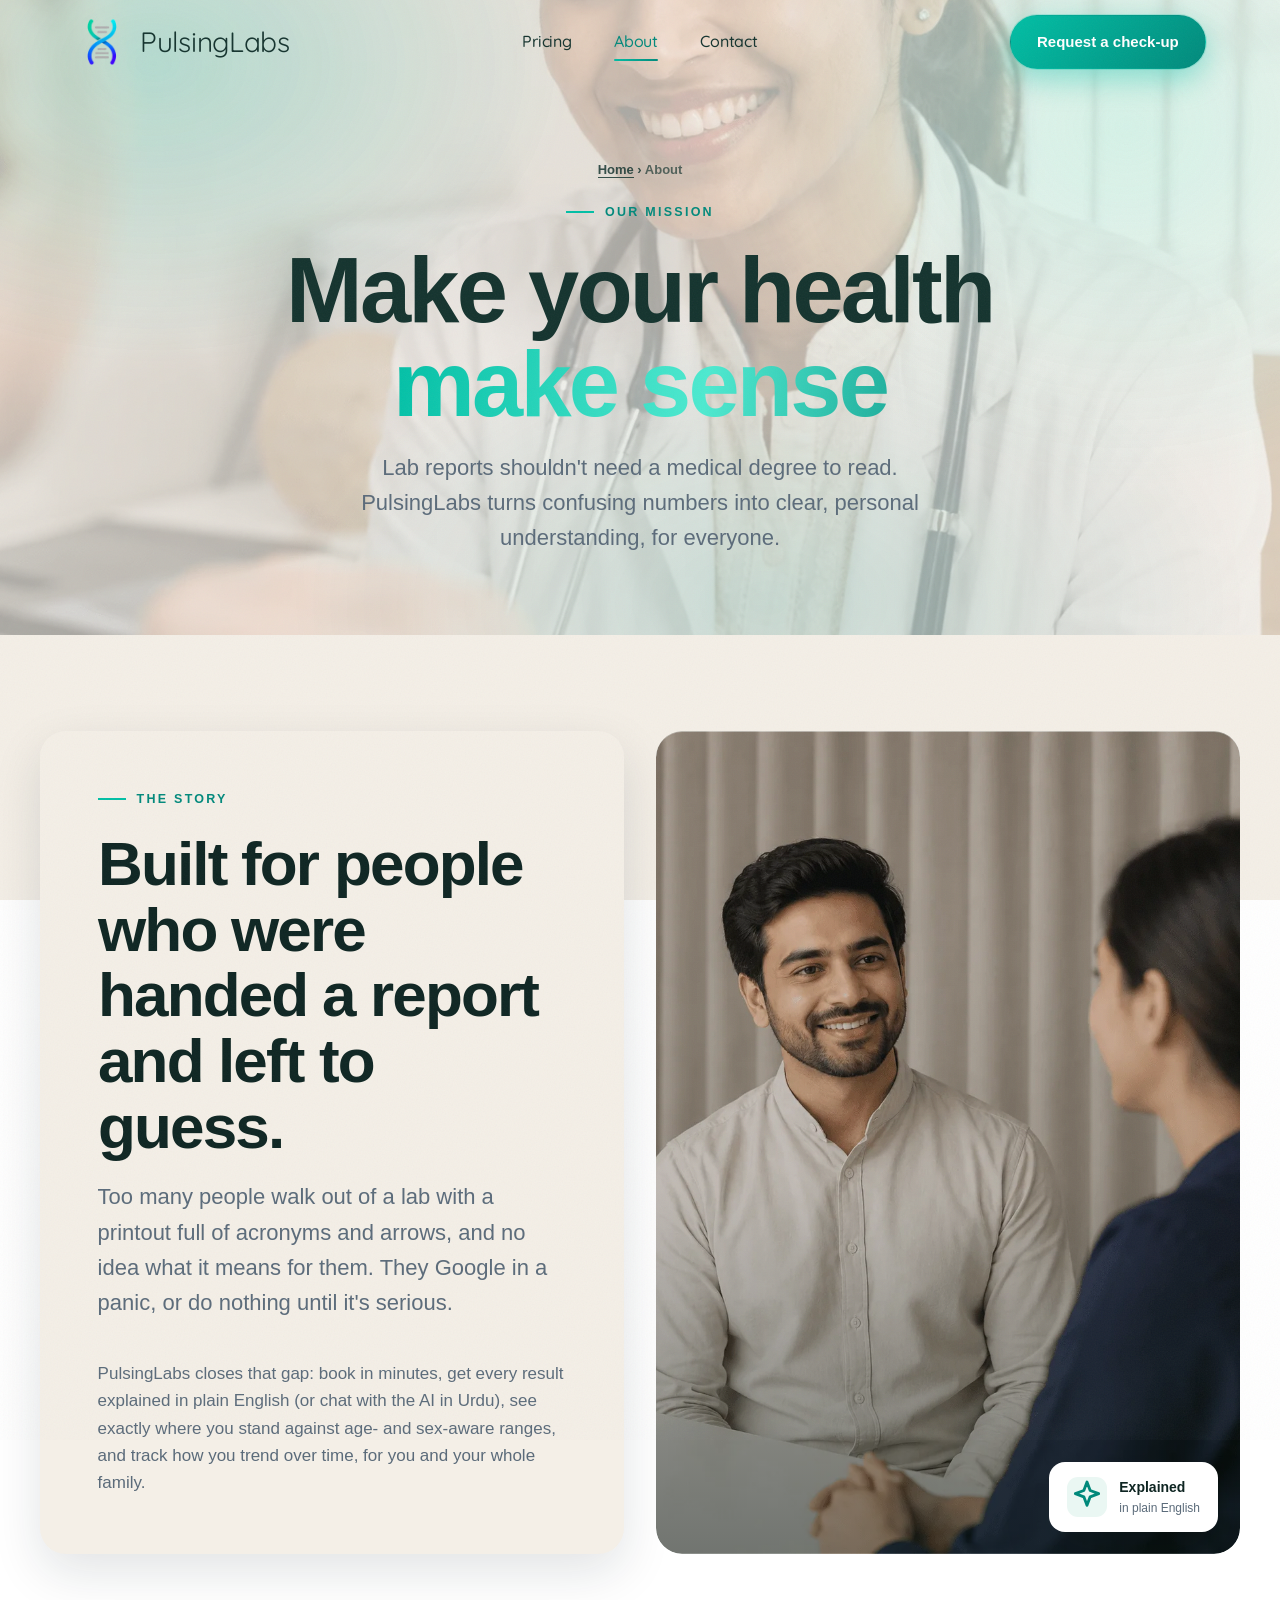
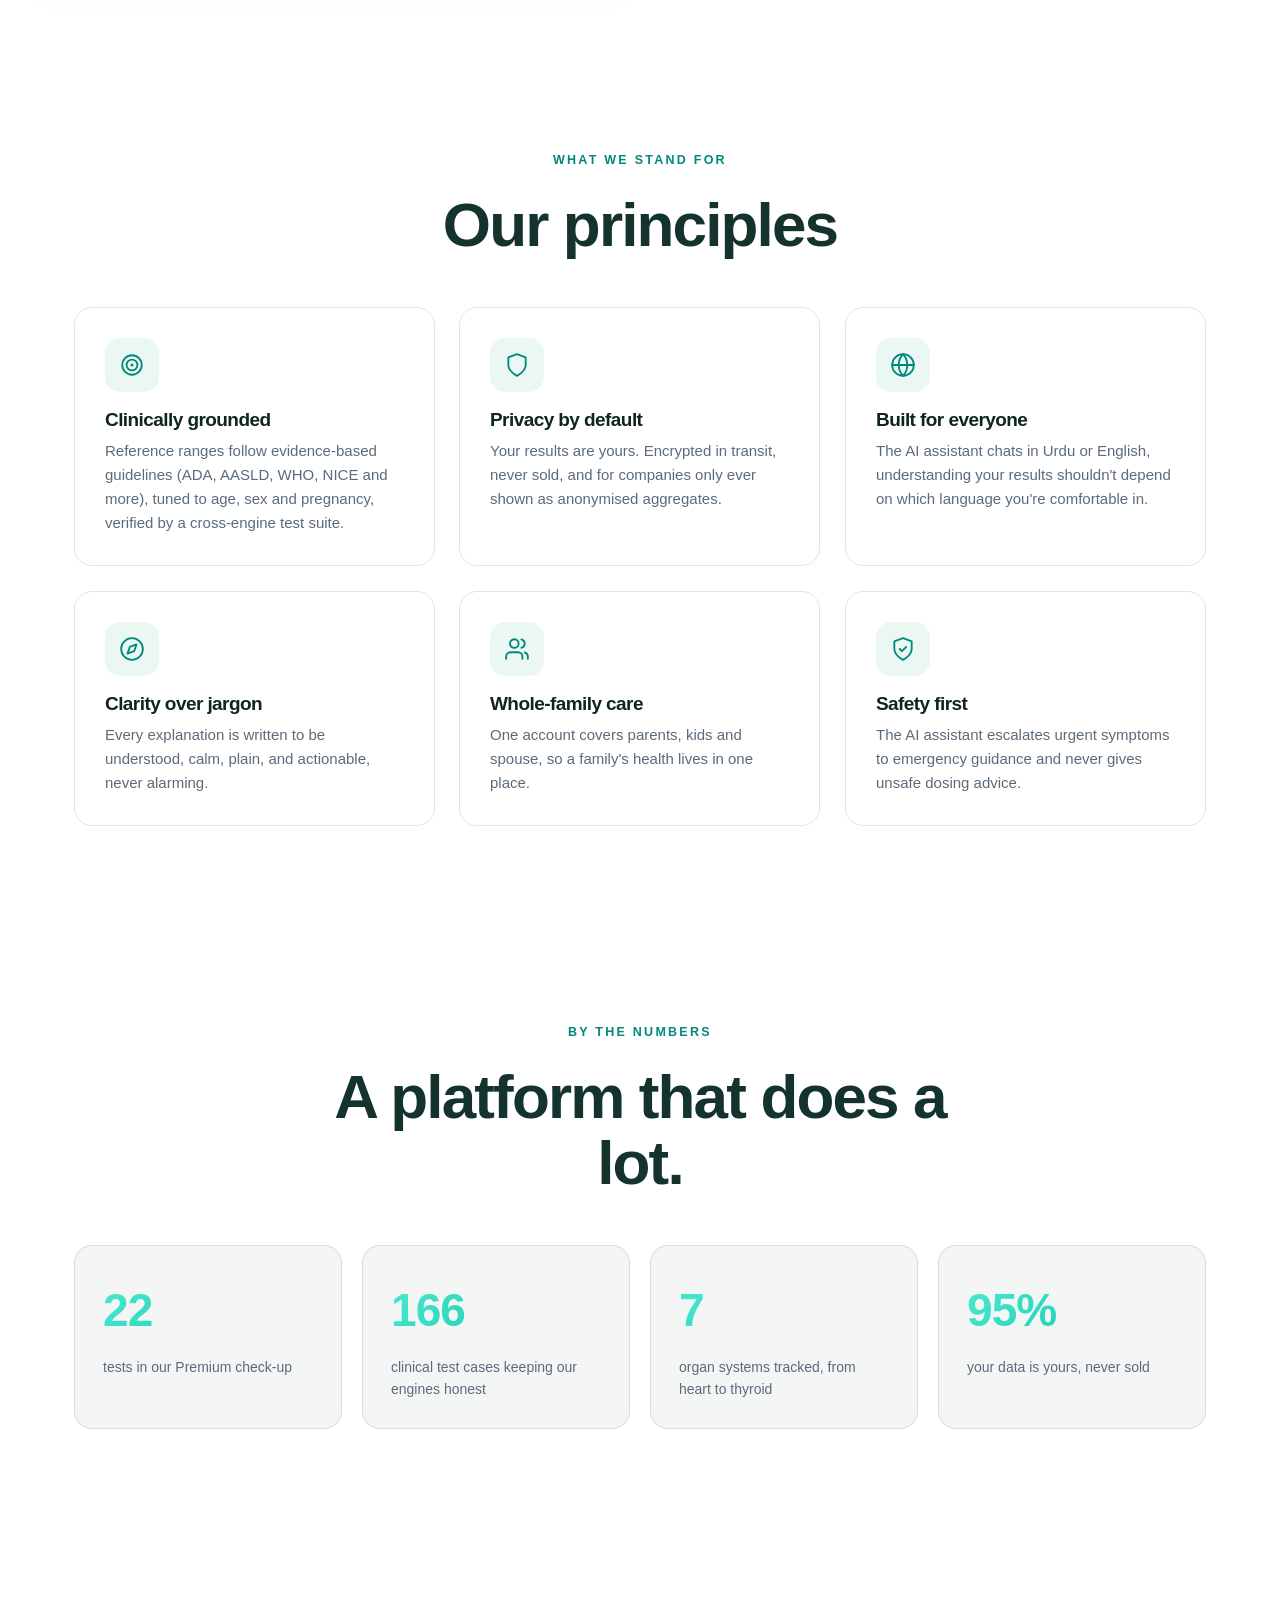
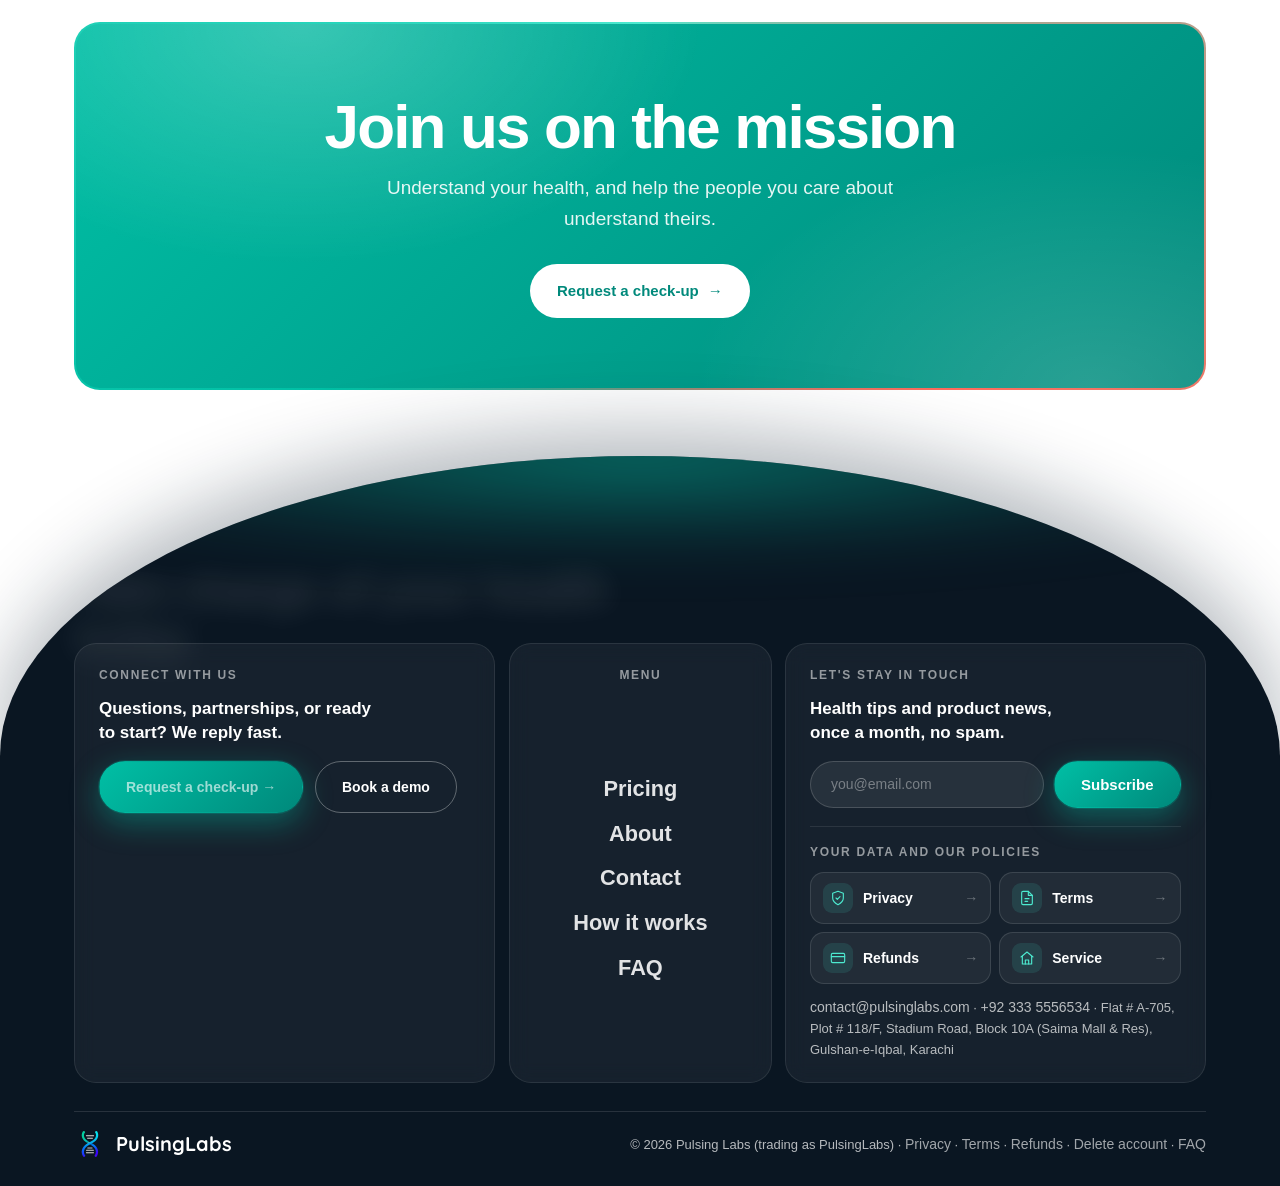
==== commit 9e23dd69: "Merge remote-tracking branch 'upstream/main'" ====
--- a/about.html
+++ b/about.html
@@ -29,7 +29,7 @@
     <link rel="stylesheet" href="https://api.fontshare.com/v2/css?f[]=general-sans@400,500,600,700&display=swap" />
     <link rel="stylesheet" href="https://fonts.googleapis.com/css2?family=Quicksand:wght@400;500;700&display=swap" />
   </noscript>
-  <link rel="stylesheet" href="assets/style.css?v=149" />
+  <link rel="stylesheet" href="assets/style.css?v=150" />
   <link rel="icon" type="image/png" href="assets/img/favicon.png" />
   <script type="application/ld+json">{"@context":"https://schema.org","@graph":[{"@type":"BreadcrumbList","itemListElement":[{"@type":"ListItem","position":1,"name":"Home","item":"https://pulsinglabs.com/"},{"@type":"ListItem","position":2,"name":"About","item":"https://pulsinglabs.com/about"}]}]}</script>
 </head>
@@ -113,6 +113,6 @@
   </section>
 
   <div id="site-footer"><nav aria-label="Site pages"><p><a href="/">Home</a> · <a href="/pricing">Pricing</a> · <a href="/how-it-works">How it works</a> · <a href="/faq">FAQ</a> · <a href="/features">Features</a> · <a href="/business">For business</a> · <a href="/about">About</a> · <a href="/contact">Contact</a> · <a href="/how-it-works#service-policy">Service policy</a> · <a href="/refunds">Refund policy</a> · <a href="/privacy">Privacy policy</a> · <a href="/terms">Terms</a></p><p>PulsingLabs · Blood tests at home in Karachi · <a href="mailto:contact@pulsinglabs.com">contact@pulsinglabs.com</a></p></nav></div>
-  <script src="assets/app.js?v=127"></script>
+  <script src="assets/app.js?v=128"></script>
 </body>
 </html>
--- a/assets/style.css
+++ b/assets/style.css
@@ -863,25 +863,17 @@
 /* HERO gets the full choreography: words start as the curtain lifts, rise
    further with a slower per-word cadence so the line visibly "builds". */
 .hero h1 .w {
-  transform: translateY(.75em); filter: blur(10px);
-  transition-duration: .75s, .85s, .75s;
-  /* base .6s: the curtain needs ~.65s to clear the headline — starting earlier
-     hides the first words' entrance behind it (owner: "can't find the wow") */
-  transition-delay: calc(.6s + var(--wi, 0) * .08s);
+  transform: translateY(.6em); filter: none;
+  transition-duration: .55s, .65s, .55s;
+  /* starts at once: the page curtain is off (CURTAIN_ENABLED = false), so the old
+     0.6 s wait only delayed the headline (it is the page's largest paint) */
+  transition-delay: calc(var(--wi, 0) * .06s);
+  will-change: transform, opacity;
 }
 /* End state MUST outrank the rule above (it beats the generic .split-in .w on
    specificity, which left hero words permanently blurred — bug). */
 .hero h1.split-in .w { opacity: 1; transform: none; filter: none; }
-/* Signature moment: an underline sweeps beneath the key gradient word once
-   the headline has landed (scaleX 0->1, compositor-only). */
-.hero h1 .grad-text { position: relative; display: inline-block; }
-.hero h1 .grad-text::after {
-  content: ""; position: absolute; left: 2%; right: 2%; bottom: .02em; height: .09em;
-  border-radius: 99px; background: var(--grad-teal);
-  transform: scaleX(0); transform-origin: left center;
-  transition: transform .6s var(--ease-curtain) 1.5s;
-}
-.hero h1.split-in .grad-text::after { transform: scaleX(1); }
+.hero h1 .grad-text { display: inline-block; }
 
 /* ---------- Lenis smooth scroll (loaded from CDN at runtime) ---------- */
 html.lenis, html.lenis body { height: auto; }
@@ -1354,7 +1346,6 @@
   .reveal-l .split-list li, .reveal-r .split-list li { opacity: 1 !important; transform: none !important; }
   .reveal .eyebrow::before, .reveal-l .eyebrow::before, .reveal-r .eyebrow::before { width: 28px !important; }
   .w { opacity: 1 !important; transform: none !important; filter: none !important; }
-  .hero h1 .grad-text::after { transform: scaleX(1) !important; }
   .stack.flow::after { transform: scaleY(1) !important; }
   .stack.flow .stack-card .sc-num { filter: none !important; opacity: 1 !important; }
   .hero .page-enter > .lead, .hero .page-enter > .hero-cta,
@@ -2057,8 +2048,7 @@
 .hero-panel .eyebrow { color: var(--teal-l); margin-bottom: 18px; }
 .hero-panel .eyebrow::before { background: var(--teal-l); }
 .hero-panel h1 { color: #fff; font-size: clamp(42px, 5.2vw, 80px); line-height: 1.02; letter-spacing: -.035em; }
-.hero-panel .grad-text,
-.hero-panel h1 .grad-text::after { background-image: linear-gradient(90deg, #00DDB0, #00C2FF 60%, #6A8BFF); }
+.hero-panel .grad-text { background-image: linear-gradient(90deg, #00DDB0, #00C2FF 60%, #6A8BFF); background-size: auto; animation: none; }
 .hero-panel .grad-text { -webkit-background-clip: text; background-clip: text; color: transparent; }
 .hero-panel p.lead { margin-top: 18px; color: rgba(236,230,218,.74); font-size: clamp(15.5px, 1.2vw, 18px); max-width: 48ch; }
 .hero-panel .hero-cta { margin-top: 26px; }
@@ -2191,10 +2181,14 @@
 
 .hf-score { top: 17%; right: 8%; }
 .hf-score .hf-in { display: flex; align-items: center; gap: 12px; padding: 12px 18px 12px 12px; }
-.hf-ring { --ring-fill: #00DDB0; --ring-track: rgba(255,255,255,.1); position: relative; flex: none;
-  width: 52px; height: 52px; border-radius: 50%; display: grid; place-items: center; background: rgba(255,255,255,.1); }
-.hf-ring::before { content: ""; position: absolute; inset: 5px; border-radius: 50%; background: #0F2527; }
-.hf-ring i { position: relative; font-style: normal; font-weight: 700; font-size: 17px; }
+/* the app's health-age orb: black centre, neon points thickest at the rim, a
+   slow soft "bubble" breath (transform only, so it never repaints) */
+.hf-orb { position: relative; flex: none; width: 58px; height: 58px; display: grid; place-items: center;
+  border-radius: 50%; box-shadow: 0 0 22px rgba(52,245,160,.22); animation: hfOrb 6s ease-in-out infinite; }
+.hf-orb canvas { position: absolute; inset: 0; width: 100%; height: 100%; }
+.hf-orb i { position: relative; font-style: normal; font-weight: 700; font-size: 18px; letter-spacing: -.02em; }
+@keyframes hfOrb { 0%, 100% { transform: scale(1); } 50% { transform: scale(1.035); } }
+.hf-txt .hf-young { color: #5FF0B6; font-weight: 600; }
 .hf-txt b { display: block; font-size: 14px; font-weight: 600; }
 .hf-txt span { display: block; font-size: 12px; color: rgba(236,230,218,.6); margin-top: 2px; }
 
@@ -2261,13 +2255,13 @@
   /* middle band: score top-right, AI card lower-left, the helix between them */
   .hf-score { top: 30%; right: 22px; }
   .hf-score .hf-in { padding: 10px 14px 10px 10px; }
-  .hf-ring { width: 46px; height: 46px; }
+  .hf-orb { width: 52px; height: 52px; }
   .hf-ai { top: 54%; left: 22px; right: auto; width: min(76%, 290px); }
   .hf-ai p { font-size: 13px; }
 }
 @media (prefers-reduced-motion: reduce) {
   .hero-float { opacity: 1; transform: none; transition: none; }
-  .hf-in { animation: none; }
+  .hf-in, .hf-orb { animation: none; }
   .hf-path { stroke-dashoffset: 0; transition: none; }
 }
 
@@ -2374,3 +2368,6 @@
   .rc-head { font-size: 15px; }
   .rc-verdict { font-size: 16px; }
 }
+
+/* phones: no film grain (a screen-sized layer over everything, unseen at that size) */
+@media (hover: none) { #grain { display: none; } }
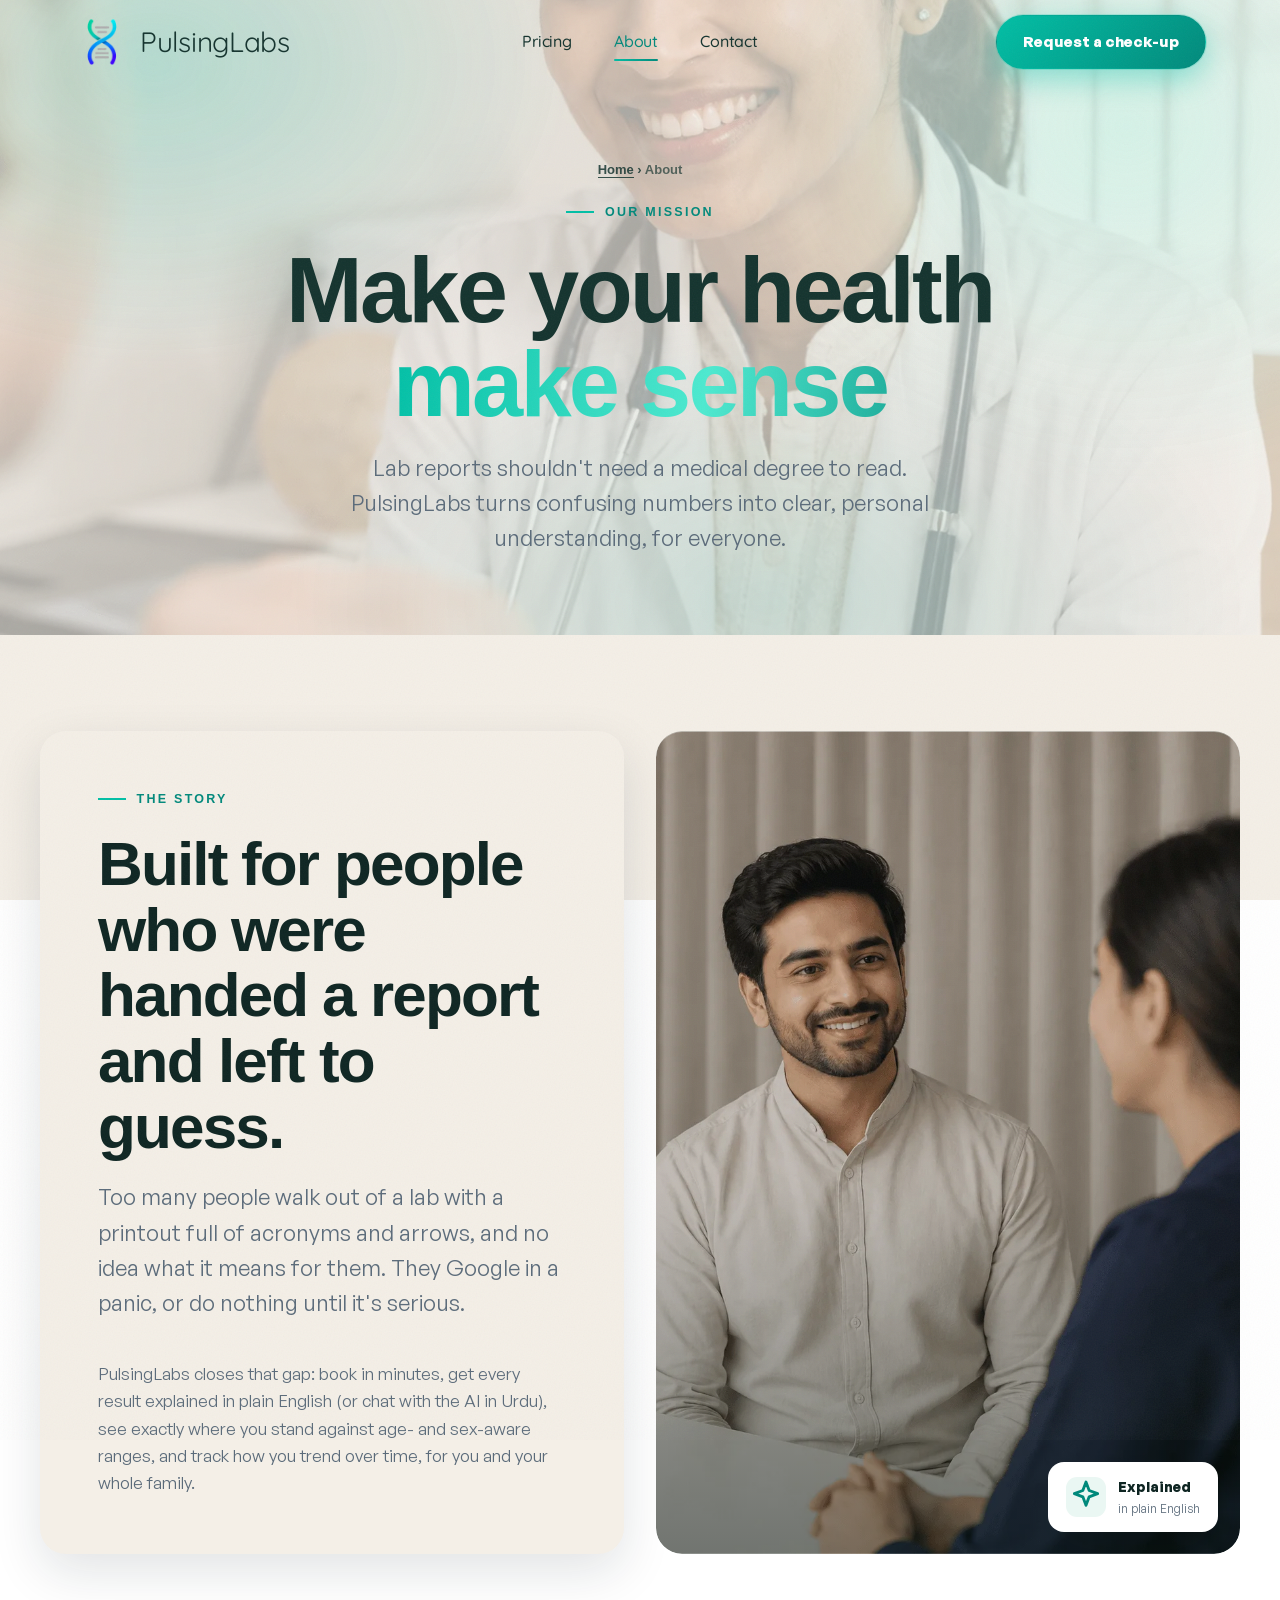
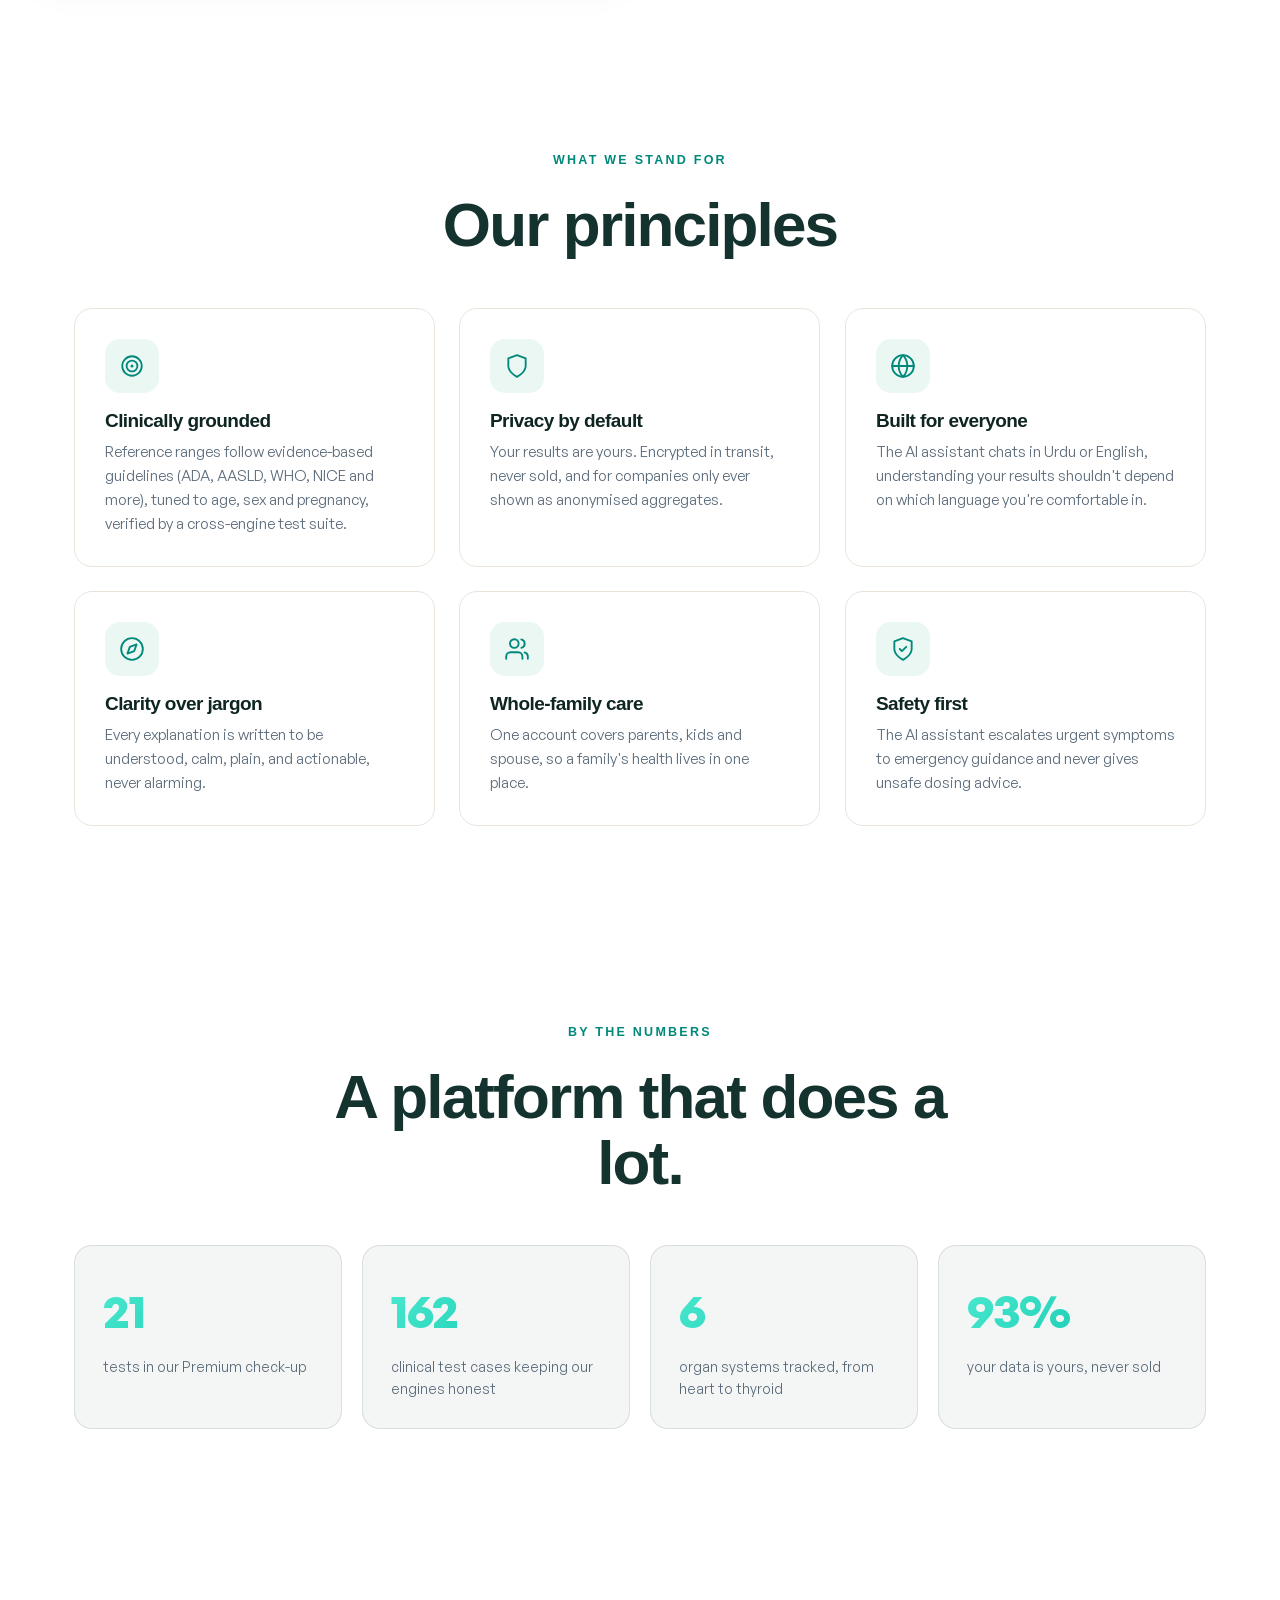
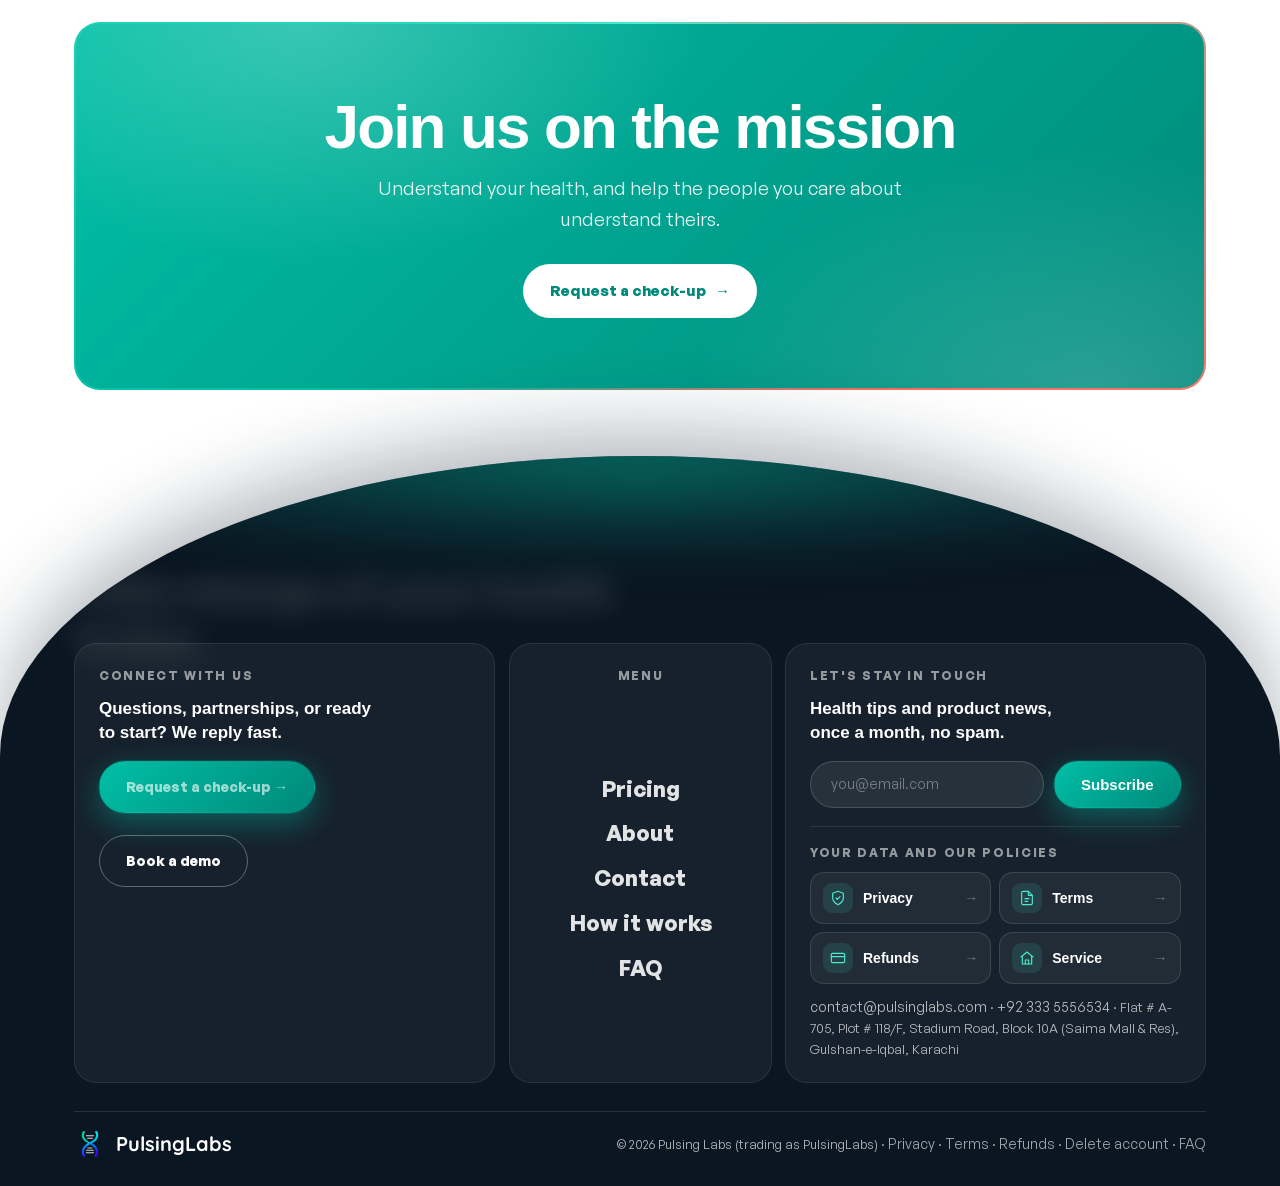
==== commit ebe44843: "Merge remote-tracking branch 'upstream/main'" ====
--- a/about.html
+++ b/about.html
@@ -1,4 +1,4 @@
-﻿<!DOCTYPE html>
+<!DOCTYPE html>
 <html lang="en">
 <head>
   <meta charset="UTF-8" />
@@ -20,16 +20,9 @@
   <meta name="twitter:title" content="About PulsingLabs | Home Blood Tests in Karachi" />
   <meta name="twitter:description" content="PulsingLabs exists to make lab results understandable for everyone, built in Pakistan, with clinical accuracy and privacy at its core." />
   <meta name="twitter:image" content="https://pulsinglabs.com/og-image.png" />
-  <link rel="preconnect" href="https://api.fontshare.com" crossorigin />
-  <link rel="preconnect" href="https://fonts.googleapis.com" />
-  <link rel="preconnect" href="https://fonts.gstatic.com" crossorigin />
-  <link rel="stylesheet" href="https://api.fontshare.com/v2/css?f[]=general-sans@400,500,600,700&display=swap" media="print" onload="this.media='all'" />
-  <link rel="stylesheet" href="https://fonts.googleapis.com/css2?family=Quicksand:wght@400;500;700&display=swap" media="print" onload="this.media='all'" />
-  <noscript>
-    <link rel="stylesheet" href="https://api.fontshare.com/v2/css?f[]=general-sans@400,500,600,700&display=swap" />
-    <link rel="stylesheet" href="https://fonts.googleapis.com/css2?family=Quicksand:wght@400;500;700&display=swap" />
-  </noscript>
-  <link rel="stylesheet" href="assets/style.css?v=150" />
+  <link rel="preload" href="assets/fonts/general-sans-600.woff2" as="font" type="font/woff2" crossorigin />
+  <link rel="preload" href="assets/fonts/general-sans-400.woff2" as="font" type="font/woff2" crossorigin />
+  <link rel="stylesheet" href="assets/style.css?v=171" />
   <link rel="icon" type="image/png" href="assets/img/favicon.png" />
   <script type="application/ld+json">{"@context":"https://schema.org","@graph":[{"@type":"BreadcrumbList","itemListElement":[{"@type":"ListItem","position":1,"name":"Home","item":"https://pulsinglabs.com/"},{"@type":"ListItem","position":2,"name":"About","item":"https://pulsinglabs.com/about"}]}]}</script>
 </head>
@@ -113,6 +106,6 @@
   </section>
 
   <div id="site-footer"><nav aria-label="Site pages"><p><a href="/">Home</a> · <a href="/pricing">Pricing</a> · <a href="/how-it-works">How it works</a> · <a href="/faq">FAQ</a> · <a href="/features">Features</a> · <a href="/business">For business</a> · <a href="/about">About</a> · <a href="/contact">Contact</a> · <a href="/how-it-works#service-policy">Service policy</a> · <a href="/refunds">Refund policy</a> · <a href="/privacy">Privacy policy</a> · <a href="/terms">Terms</a></p><p>PulsingLabs · Blood tests at home in Karachi · <a href="mailto:contact@pulsinglabs.com">contact@pulsinglabs.com</a></p></nav></div>
-  <script src="assets/app.js?v=128"></script>
+  <script src="assets/app.js?v=139"></script>
 </body>
 </html>
--- a/assets/style.css
+++ b/assets/style.css
@@ -2,6 +2,13 @@
    PulsingLabs · Marketing site design system
    Shared by every page. Modern, motion-rich, teal-branded.
    ===================================================================== */
+
+/* Self-hosted fonts (were Fontshare + Google CDNs, which cost ~1 s of extra connections). */
+@font-face { font-family: 'General Sans'; src: url('fonts/general-sans-400.woff2') format('woff2'); font-weight: 400; font-style: normal; font-display: swap; }
+@font-face { font-family: 'General Sans'; src: url('fonts/general-sans-500.woff2') format('woff2'); font-weight: 500; font-style: normal; font-display: swap; }
+@font-face { font-family: 'General Sans'; src: url('fonts/general-sans-600.woff2') format('woff2'); font-weight: 600; font-style: normal; font-display: swap; }
+@font-face { font-family: 'General Sans'; src: url('fonts/general-sans-700.woff2') format('woff2'); font-weight: 700; font-style: normal; font-display: swap; }
+@font-face { font-family: 'Quicksand'; src: url('fonts/quicksand-var-latin.woff2') format('woff2'); font-weight: 300 700; font-style: normal; font-display: swap; }
 
 :root {
   --teal: #00BFA5;
@@ -2213,27 +2220,6 @@
 /* tablet: no room for all three beside the copy */
 @media (max-width: 1100px) { .hf-chart { display: none; } }
 
-/* the check-up card, bottom-right (the "product" card of the references) */
-.hero-card {
-  position: absolute; z-index: 3; right: var(--hx); bottom: clamp(30px, 4.4vw, 64px);
-  display: flex; align-items: center; gap: 14px; width: 330px; padding: 12px 14px 12px 12px;
-  border-radius: 20px; color: #fff; text-decoration: none;
-  background: rgba(255,255,255,.07); border: 1px solid rgba(255,255,255,.16);
-  -webkit-backdrop-filter: blur(14px); backdrop-filter: blur(14px);
-  box-shadow: 0 18px 40px -18px rgba(0,0,0,.6);
-  transition: background .25s var(--ease), border-color .25s var(--ease);
-}
-.hero-card:hover { background: rgba(255,255,255,.11); border-color: rgba(77,234,208,.5); }
-.hc-mark { flex: none; width: 58px; height: 58px; border-radius: 14px; display: grid; place-items: center;
-  background: radial-gradient(circle at 30% 25%, rgba(77,234,208,.35), rgba(10,40,44,.9) 70%); border: 1px solid rgba(255,255,255,.12); }
-.hc-mark img { width: 34px; height: 34px; }
-.hc-body { flex: 1; min-width: 0; display: flex; flex-direction: column; gap: 2px; }
-.hc-body b { font-size: 15px; font-weight: 600; }
-.hc-body span { font-size: 12.5px; color: rgba(236,230,218,.66); }
-.hc-body em { font-style: normal; font-weight: 700; font-size: 15px; color: var(--teal-l); margin-top: 3px; }
-.hc-go { flex: none; width: 32px; height: 32px; border-radius: 50%; display: grid; place-items: center; background: rgba(255,255,255,.1); }
-/* not enough room beside the copy: the card goes */
-@media (max-width: 1100px) { .hero-card { display: none; } }
 
 @media (max-width: 760px) {
   /* Phone: three bands. Headline under the logo, the helix through the middle,
@@ -2245,8 +2231,7 @@
   .hero-head { order: 1; }
   .hero-panel .eyebrow { margin-bottom: 14px; }
   .hero-panel h1 { font-size: clamp(38px, 11vw, 50px); }
-  .hero-card { order: 2; position: relative; right: auto; bottom: auto; margin-top: auto; display: flex; width: 100%; }
-  .hero-foot { order: 3; max-width: none; }
+  .hero-foot { order: 3; max-width: none; margin-top: auto; }
   /* essentials only: the facts are on the card and in the marquee right below,
      the check-ups link is in the menu */
   .hero-foot .lead, .hero-stats, .hero-panel .btn-glass { display: none; }
@@ -2371,3 +2356,369 @@
 
 /* phones: no film grain (a screen-sized layer over everything, unseen at that size) */
 @media (hover: none) { #grain { display: none; } }
+
+/* =====================================================================
+   v3 homepage sections (2026-11-14): report untangled, one line, body
+   spotlight, 27%. Everything animates once, with transform / opacity /
+   stroke only (no layout work), and reduced motion shows the end state.
+   ===================================================================== */
+.v3-sec { padding: clamp(56px, 7vw, 96px) 0; }
+.v3-h { font-size: clamp(36px, 5vw, 64px); text-wrap: balance; }
+.v3-h.center, .center.v3-h { text-align: center; }
+.ut-k { font-size: 12px; letter-spacing: .18em; text-transform: uppercase; font-weight: 600; }
+
+/* --- Your report, untangled --- */
+.ut { position: relative; display: grid; grid-template-columns: 1fr 1fr; border-radius: 28px; overflow: hidden;
+  box-shadow: 0 40px 80px -40px rgba(13,31,45,.45); }
+.ut-l { background: #FBF8F3; padding: clamp(36px, 4.6vw, 64px); color: #14332E; }
+.ut-l h2 { color: #14332E; font-size: clamp(40px, 5.4vw, 76px); line-height: .98; letter-spacing: -.045em; }
+.ut-l h2 i, .ol-l h2 i { font-style: normal; opacity: .38; }
+.ut-lab { margin-top: clamp(28px, 3.4vw, 44px); background: #fff; border-radius: 8px; padding: 22px 22px 20px;
+  box-shadow: 0 24px 44px -26px rgba(20,51,46,.35); font-family: 'Courier New', ui-monospace, monospace; color: #2b2f33; }
+.ut-lab .ut-k { font-family: inherit; color: #8a8f94; font-weight: 700; font-size: 11px; }
+.ut-lr { display: flex; justify-content: space-between; gap: 12px; margin-top: 16px; font-size: 17px; }
+.ut-lr b { color: #c0392b; display: inline-block; min-width: 2.4em; }
+.ut-ref { text-align: right; font-size: 12px; color: #9a9fa3; margin-top: 2px; }
+.ut-r { background: #0E151B; padding: clamp(36px, 4.6vw, 64px); color: #ECE6DA; display: flex; flex-direction: column; justify-content: center; gap: 30px; }
+.ut-r > .ut-k { color: #4DEAD0; }
+.ut-top, .ut-bot { display: flex; justify-content: space-between; align-items: baseline; gap: 12px; }
+.ut-top span:first-child { font-size: 18px; font-weight: 500; }
+.ut-top b { font-size: 28px; font-weight: 600; letter-spacing: -.02em; color: #F6F1E8; }
+.ut-top span:last-child { color: #8D99A3; font-size: 14px; }
+.ut-bar { position: relative; display: flex; gap: 3px; height: 8px; margin: 12px 0 10px; }
+.ut-bar i { display: block; height: 100%; border-radius: 4px; }
+.z-g { background: #34D399; } .z-a { background: #FBBF24; } .z-r { background: #F87171; opacity: .55; }
+.ut-mk { position: absolute; left: 0; top: 0; width: 100%; height: 100%; transform: translateX(0); transition: transform 1.1s var(--ease) .25s; }
+.ut-mk em { position: absolute; left: -11px; top: -7px; width: 22px; height: 22px; border-radius: 50%; background: #0E151B; border: 2.5px solid #F6F1E8; }
+.ut.in .ut-mk { transform: translateX(calc(var(--p) * 1%)); }
+.ut-row:nth-child(3) .ut-mk { transition-delay: .4s; } .ut-row:nth-child(4) .ut-mk { transition-delay: .55s; }
+.ut-bot { font-size: 13.5px; color: #8D99A3; }
+.w-a { color: #FBBF24; font-weight: 600; } .w-g { color: #34D399; font-weight: 600; }
+.ut-cap { font-size: 11px; letter-spacing: .08em; color: rgba(236,230,218,.4); margin-top: -8px; }
+.ut-arrow { position: absolute; left: 50%; top: 50%; width: 84px; height: 84px; margin: -42px 0 0 -42px; z-index: 2; border-radius: 50%;
+  display: grid; place-items: center; color: #062622; background: linear-gradient(135deg, #00BFA5, #00C2FF);
+  box-shadow: 0 0 0 9px rgba(0,191,165,.16), 0 16px 34px rgba(0,0,0,.35); }
+.ut-arrow svg { transform: rotate(-90deg); }
+@media (max-width: 860px) {
+  .ut { grid-template-columns: 1fr; border-radius: 24px; }
+  .ut-l { padding: 32px 22px 56px; } .ut-r { padding: 56px 22px 30px; gap: 26px; }
+  .ut-lr { font-size: 15px; }
+  .ut-arrow { position: relative; left: auto; top: auto; width: 72px; height: 72px; margin: -36px auto; }
+  .ut-arrow svg { transform: none; }
+}
+
+/* --- Results card, centred --- */
+.v3-res .v3-res-card { max-width: 720px; margin: clamp(28px, 3.4vw, 44px) auto 0; }
+.v3-res .media.rc-media { min-height: 0; height: auto; }
+
+/* --- Your health, in one line --- */
+.ol { display: grid; grid-template-columns: .9fr 1.1fr; align-items: center; gap: 24px; border-radius: 28px; padding: clamp(36px, 4.6vw, 64px);
+  background: radial-gradient(70% 90% at 70% 50%, #123a34 0%, #0B201D 55%, #071311 100%); color: #ECE6DA; box-shadow: 0 40px 80px -40px rgba(13,31,45,.45); }
+.ol-l h2 { color: #ECE6DA; font-size: clamp(40px, 5.4vw, 78px); line-height: .98; letter-spacing: -.045em; }
+.ol-l .ut-k { color: rgba(236,230,218,.55); margin-top: 28px; }
+.ol-pill { display: inline-flex; align-items: center; gap: 8px; margin-top: 12px; padding: 9px 15px; border-radius: 99px; background: rgba(52,211,153,.14); color: #34D399; font-size: 15px; font-weight: 600; }
+.ol-pill::before { content: ""; width: 8px; height: 8px; border-radius: 50%; background: #34D399; }
+.ol-chart { position: relative; aspect-ratio: 640 / 420; }
+.ol-chart svg { position: absolute; inset: 0; width: 100%; height: 100%; overflow: visible; }
+.ol-band { fill: rgba(52,211,153,.07); }
+.ol-dash { stroke: rgba(52,211,153,.35); stroke-dasharray: 3 6; vector-effect: non-scaling-stroke; }
+.ol-axis { stroke: rgba(236,230,218,.12); vector-effect: non-scaling-stroke; }
+.ol-fill { fill: url(#olf); opacity: 0; transition: opacity 1s ease .9s; }
+.ol-line { fill: none; stroke: url(#olg); stroke-width: 5; stroke-linecap: round; vector-effect: non-scaling-stroke;
+  filter: drop-shadow(0 0 6px rgba(0,221,176,.55)); }
+.ol-chart svg { clip-path: inset(-20% 100% -20% -5%); transition: clip-path 1.6s var(--ease) .2s; }
+.ol.in .ol-chart svg { clip-path: inset(-20% -5% -20% -5%); } .ol.in .ol-fill { opacity: 1; }
+.ol-hz { position: absolute; left: 4%; top: 12%; font-size: 12px; font-weight: 600; color: #34D399; }
+.ol-pt { position: absolute; transform: translate(-50%, -50%); }
+.ol-pt i { display: block; width: 12px; height: 12px; border-radius: 50%; background: #ECE6DA; transform: scale(0); transition: transform .45s var(--ease) calc(.5s + var(--d) * .5s); }
+.ol-pt b { position: absolute; left: 50%; bottom: 22px; transform: translateX(-50%); font-size: 18px; font-weight: 600; color: #AEB8BF; letter-spacing: -.02em;
+  opacity: 0; transition: opacity .5s ease calc(.6s + var(--d) * .5s); }
+.ol-pt.last i { width: 18px; height: 18px; background: #00C2FF; box-shadow: 0 0 0 10px rgba(0,194,255,.14), 0 0 0 22px rgba(0,194,255,.06); }
+.ol-pt.last b { font-size: clamp(28px, 2.6vw, 40px); color: #F6F1E8; bottom: 30px; }
+.ol.in .ol-pt i { transform: scale(1); } .ol.in .ol-pt b { opacity: 1; }
+.ol-date { position: absolute; top: 93%; transform: translateX(-50%); font-size: 13px; color: rgba(236,230,218,.55); white-space: nowrap; }
+@media (max-width: 860px) {
+  .ol { grid-template-columns: 1fr; padding: 32px 22px 40px; border-radius: 24px; gap: 40px; }
+  .ol-chart { margin-top: 20px; }
+  .ol-pt b { font-size: 15px; } .ol-date { font-size: 12px; }
+}
+
+/* --- Your results, on your body --- */
+.v3-body .v3-stage { max-width: 760px; height: 620px; margin: clamp(20px, 3vw, 36px) auto 0; }
+.v3-body .body3d-stage model-viewer { position: absolute; left: 26%; width: 48%; top: 0; height: 100%; }
+.v3-lines { position: absolute; inset: 0; width: 100%; height: 100%; z-index: 2; pointer-events: none; overflow: visible; }
+.v3-lines path { fill: none; stroke: rgba(236,230,218,.45); stroke-width: 1.2; vector-effect: non-scaling-stroke;
+  opacity: 0; transition: opacity .8s ease .5s; }
+.v3-stage.in .v3-lines path { opacity: 1; }
+.v3-org { position: absolute; z-index: 3; width: 10px; height: 10px; margin: -5px 0 0 -5px; border-radius: 50%; background: #37E0A7;
+  box-shadow: 0 0 0 6px rgba(55,224,167,.18), 0 0 12px rgba(55,224,167,.8); opacity: 0; transition: opacity .4s ease 1s; }
+.v3-org.warn { background: #FFB454; box-shadow: 0 0 0 6px rgba(255,180,84,.2), 0 0 12px rgba(255,180,84,.8); }
+.v3-stage.in .v3-org { opacity: 1; }
+.v3-chip { position: absolute; z-index: 3; display: flex; align-items: center; gap: 10px; width: 26%; height: 44px; margin-top: -22px; padding: 0 16px 0 14px;
+  border-radius: 999px; font-size: 16px; font-weight: 500; color: var(--on-dark); background: rgba(255,255,255,.07); border: 1px solid rgba(255,255,255,.14); }
+.v3-chip.l { left: 0; } .v3-chip.r { right: 0; }
+.v3-chip b { margin-left: auto; font-weight: 600; font-size: 18px; }
+.v3-chip .dot { width: 9px; height: 9px; border-radius: 50%; flex: none; }
+.v3-chip .dot.ok { background: #37E0A7; box-shadow: 0 0 10px rgba(55,224,167,.85); }
+.v3-chip .dot.warn { background: #FFB454; box-shadow: 0 0 10px rgba(255,180,84,.85); }
+.v3-cap { font-size: 12px; letter-spacing: .06em; color: rgba(236,230,218,.45); margin-top: 14px; }
+@media (max-width: 860px) {
+  .v3-body .v3-stage { height: 520px; }
+  .v3-body .body3d-stage model-viewer { left: 22%; width: 56%; }
+  .v3-chip { width: 30%; height: 34px; margin-top: -17px; font-size: 12.5px; gap: 6px; padding: 0 10px 0 9px; }
+  .v3-chip b { font-size: 13.5px; } .v3-chip .dot { width: 7px; height: 7px; }
+}
+
+/* --- 27%, one number over the iceberg --- */
+.why { position: relative; border-radius: 28px; overflow: hidden; min-height: clamp(460px, 46vw, 640px); display: flex; align-items: center; background: #0b1418; }
+.why-img { position: absolute; inset: 0; width: 100%; height: 100%; object-fit: cover; filter: saturate(.8) brightness(.8); }
+.why::after { content: ""; position: absolute; inset: 0; background: linear-gradient(90deg, rgba(6,16,20,.88) 0%, rgba(6,16,20,.4) 55%, rgba(6,16,20,.05) 85%); }
+.why-in { position: relative; z-index: 1; padding: clamp(32px, 5vw, 80px); max-width: 720px; color: #F6F1E8; }
+.why-n { font-size: clamp(120px, 17vw, 260px); font-weight: 600; letter-spacing: -.06em; line-height: .9; font-variant-numeric: tabular-nums; }
+.why-n small { font-size: .5em; color: #4DEAD0; letter-spacing: -.02em; }
+.why-l { font-size: clamp(22px, 2.4vw, 34px); font-weight: 500; line-height: 1.25; margin-top: 18px; color: #ECE6DA; max-width: 22ch; }
+.why-src { display: inline-block; margin-top: 22px; font-size: 14px; color: rgba(236,230,218,.6); text-decoration: underline; text-underline-offset: 3px; }
+@media (max-width: 860px) {
+  .why { border-radius: 24px; align-items: flex-end; }
+  .why::after { background: linear-gradient(0deg, rgba(6,16,20,.92) 0%, rgba(6,16,20,.5) 60%, rgba(6,16,20,.1) 100%); }
+  .why-in { padding: 28px 22px 34px; }
+}
+
+@media (prefers-reduced-motion: reduce) {
+  .ut-mk, .ol-chart svg, .ol-fill, .ol-pt i, .ol-pt b, .v3-lines path, .v3-org { transition: none !important; }
+}
+
+/* R2a dials (owner pick V4): three half-dials; the marker swings to the value once. */
+.dials { display: grid; grid-template-columns: repeat(3, 1fr); gap: 14px; text-align: center; }
+.dl svg { width: 100%; max-width: 150px; display: block; margin: 0 auto; overflow: visible; }
+.dl-tr { fill: none; stroke: rgba(236,230,218,.12); stroke-width: 6; stroke-linecap: round; }
+.dl-ok { fill: none; stroke: #34D399; stroke-width: 6; stroke-linecap: round; }
+.dl-mk { transform-origin: 70px 70px; transform: rotate(0deg); transition: transform 1.2s var(--ease) calc(.2s + var(--d) * .15s); }
+.dl-mk circle { fill: #0E151B; stroke-width: 3; }
+.dl:has(.w-a) .dl-mk circle { stroke: #FBBF24; } .dl:has(.w-g) .dl-mk circle { stroke: #34D399; }
+.ut.in .dl-mk { transform: rotate(var(--a)); }
+.dl b { display: block; margin-top: -26px; font-size: clamp(26px, 2.6vw, 34px); font-weight: 600; letter-spacing: -.03em; color: #F6F1E8; }
+.dl b small { font-size: 12px; font-weight: 500; color: #8D99A3; letter-spacing: 0; }
+.dl span { display: block; font-size: 13px; margin-top: 6px; }
+.dl .dl-n { color: #ECE6DA; font-size: 14.5px; margin-top: 10px; }
+.dl .dl-h { color: #8D99A3; font-size: 12px; margin-top: 4px; }
+@media (max-width: 860px) { .dials { gap: 6px; } .dl b { margin-top: -20px; font-size: 24px; } .dl .dl-n { font-size: 12.5px; } .dl span { font-size: 11.5px; } .dl .dl-h { font-size: 10.5px; } }
+@media (prefers-reduced-motion: reduce) { .dl-mk { transition: none !important; } }
+
+/* =====================================================================
+   v3 panels: Karachi map, one sample, look closer, results as art.
+   Static pictures; the only motion is a one-time fade/rise. */
+.pn { position: relative; display: grid; grid-template-columns: .9fr 1.1fr; align-items: center; gap: 24px; border-radius: 28px; overflow: hidden;
+  min-height: clamp(420px, 42vw, 560px); padding: clamp(32px, 4.6vw, 64px); box-shadow: 0 40px 80px -40px rgba(13,31,45,.45); }
+.pn-t { position: relative; z-index: 2; }
+.pn-t h2 { font-size: clamp(40px, 5.4vw, 78px); line-height: .98; letter-spacing: -.045em; }
+.pn-t h2 i { font-style: normal; opacity: .38; }
+.pn-t p { margin-top: 22px; font-size: clamp(17px, 1.5vw, 22px); font-weight: 500; }
+@media (max-width: 860px) { .pn { grid-template-columns: 1fr; padding: 30px 22px 0; border-radius: 24px; gap: 12px; align-items: start; } .pn-t p { margin-top: 14px; } }
+
+/* Karachi */
+.pn-kr { background: radial-gradient(80% 90% at 60% 30%, #0f2333 0%, #0A1622 60%, #070f17 100%); color: #ECE6DA; }
+.pn-kr h2 { color: #ECE6DA; } .pn-kr p { color: rgba(236,230,218,.62); }
+.kr-map { position: absolute; right: 0; top: 0; width: 66%; height: 100%; display: block; -webkit-mask-image: linear-gradient(90deg, transparent 0, #000 22%); mask-image: linear-gradient(90deg, transparent 0, #000 22%); }
+.kr-roads path { fill: none; stroke: rgba(160,200,220,.09); stroke-width: 1.2; } .kr-roads .kr-m { stroke-width: 2.5; }
+.kr-sea { fill: #06121c; stroke: rgba(77,234,208,.35); stroke-width: 1.5; }
+.kr-h { fill: #4DEAD0; opacity: .75; } .kr-g { fill: #4DEAD0; opacity: .12; }
+.kr-rg, .kr-rg2 { fill: none; stroke: #4DEAD0; stroke-opacity: .45; } .kr-rg2 { stroke-opacity: .18; }
+.kr-route path { fill: none; stroke: #F5B342; stroke-width: 3; stroke-dasharray: 2 10; stroke-linecap: round; }
+.kr-lab { fill: #F5B342; } .kr-van { fill: #fff; }
+.kr-tx { font: 600 12px 'General Sans', sans-serif; letter-spacing: .18em; fill: rgba(200,225,235,.55); } .kr-tl { fill: #F5B342; }
+.kr-route, .kr-tx { opacity: 0; transition: opacity .9s ease .5s; } .pn-kr.in .kr-route, .pn-kr.in .kr-tx { opacity: 1; }
+@media (max-width: 860px) { .pn-kr { padding-bottom: 0; min-height: 600px; } .kr-map { width: 100%; height: 62%; top: auto; bottom: 0; -webkit-mask-image: linear-gradient(180deg, transparent 0, #000 22%); mask-image: linear-gradient(180deg, transparent 0, #000 22%); } }
+
+/* One sample */
+.pn-tb { background: radial-gradient(60% 70% at 64% 46%, #EEF2EE 0%, #DCE5DF 55%, #CBD8D1 100%); color: #14332E; }
+.pn-tb h2 { color: #14332E; } .pn-tb p { color: #4C5D58; }
+.tb-stage { position: relative; align-self: stretch; min-height: 380px; }
+.pn-tb::after { content: ""; position: absolute; left: 0; right: 0; bottom: 0; height: 22%; background: linear-gradient(180deg, #C4D2CA, #BACAC1); z-index: 0; }
+.pn-tb .tb-stage, .pn-tb .pn-t { z-index: 1; }
+.tb-shadow { position: absolute; left: 50%; bottom: 8px; width: 260px; height: 36px; margin-left: -110px; border-radius: 50%; background: radial-gradient(closest-side, rgba(30,60,52,.35), rgba(30,60,52,0)); }
+.tb-tube { position: absolute; left: 50%; bottom: 24px; width: 96px; height: 420px; margin-left: -48px; opacity: 0; transform: translateY(20px); transition: opacity .8s ease .15s, transform .9s var(--ease) .15s; }
+.pn-tb.in .tb-tube { opacity: 1; transform: none; }
+.tb-cap { position: absolute; left: 0; top: 0; width: 96px; height: 84px; border-radius: 13px 13px 5px 5px; background: linear-gradient(90deg, #00897B, #00BFA5 45%, #4DEAD0 60%, #00897B); }
+.tb-cap i { position: absolute; left: 6px; right: 6px; height: 3px; border-radius: 2px; background: rgba(0,0,0,.12); } .tb-cap i:nth-child(1){top:16px} .tb-cap i:nth-child(2){top:32px} .tb-cap i:nth-child(3){top:48px} .tb-cap i:nth-child(4){top:64px}
+.tb-glass { position: absolute; left: 7px; top: 80px; width: 82px; height: 340px; border-radius: 4px 4px 41px 41px; overflow: hidden;
+  background: linear-gradient(90deg, rgba(255,255,255,.55), rgba(255,255,255,.18) 30%, rgba(255,255,255,.08) 60%, rgba(255,255,255,.45)); box-shadow: inset 0 0 0 1.5px rgba(255,255,255,.7), 0 18px 34px -10px rgba(20,51,46,.25); }
+.tb-blood { position: absolute; left: 0; right: 0; bottom: 0; height: 62%; border-radius: 0 0 41px 41px; background: linear-gradient(90deg, #5e1420, #8e2433 40%, #a8394a 55%, #6a1823); }
+.tb-shine { position: absolute; left: 9px; width: 15px; top: 9px; bottom: 28px; border-radius: 8px; background: linear-gradient(90deg, rgba(255,255,255,.65), rgba(255,255,255,0)); }
+.tb-label { position: absolute; left: 0; right: 0; top: 36px; height: 108px; background: #FBFBF8; display: flex; flex-direction: column; align-items: center; justify-content: center; gap: 6px; }
+.tb-label b { font-size: 12px; color: #14332E; letter-spacing: .04em; }
+.tb-label span { width: 54px; height: 26px; background: repeating-linear-gradient(90deg, #14332E 0 2px, transparent 2px 4px, #14332E 4px 5px, transparent 5px 8px); }
+.tb-door { position: absolute; right: 4%; bottom: 24px; width: 112px; height: 112px; border-radius: 50%; overflow: hidden; background: #EFE5D3; box-shadow: 0 0 0 2px rgba(255,255,255,.95), 0 20px 40px rgba(0,0,0,.2); }
+.tb-door svg { display: block; height: 78%; width: 100%; } .tb-door em { position: absolute; left: 0; right: 0; bottom: 9px; padding-top: 4px; background: #EFE5D3; text-align: center; font: 600 9.5px/1.2 'General Sans', sans-serif; font-style: normal; color: #14332E; }
+@media (max-width: 860px) { .pn-tb { padding-bottom: 0; } .tb-stage { min-height: 470px; margin: 0 -22px; } .tb-tube { height: 400px; } .tb-glass { height: 320px; } .tb-door { right: 6%; width: 96px; height: 96px; } .tb-door em { font-size: 8.5px; bottom: 7px; } }
+
+/* Look closer */
+.pn-lk { background: radial-gradient(70% 80% at 60% 45%, #FBF4F0 0%, #F5E9E3 60%, #EEDDD5 100%); color: #3B2421; }
+.pn-lk h2 { color: #3B2421; } .pn-lk p { color: #7A5C56; }
+.lk-svg { position: absolute; right: 0; top: 0; width: 62%; height: 100%; z-index: 1; }
+.lk-chip { position: absolute; z-index: 2; right: 10%; bottom: 14%; display: inline-flex; align-items: center; gap: 10px; padding: 12px 20px 12px 16px; border-radius: 99px;
+  background: rgba(255,255,255,.92); box-shadow: 0 14px 30px rgba(120,60,50,.15); font-size: 17px; font-weight: 500; color: #14332E; }
+.lk-chip i { width: 11px; height: 11px; border-radius: 50%; background: #34D399; } .lk-chip small { font-size: 11px; color: #9a7f78; margin-left: 4px; }
+.pn-lk .lk-svg { opacity: 0; transition: opacity 1s ease .1s; } .pn-lk.in .lk-svg { opacity: 1; }
+@media (max-width: 860px) { .pn-lk { min-height: 640px; } .lk-svg { width: 100%; height: 62%; top: auto; bottom: 0; } .lk-chip { right: auto; left: 22px; bottom: 26px; font-size: 14px; padding: 10px 16px 10px 12px; } }
+
+/* Results as art */
+.pn-ar { background: radial-gradient(60% 80% at 72% 50%, #0f2a27 0%, #08110f 60%, #050a09 100%); color: #ECE6DA; }
+.pn-ar h2 { color: #ECE6DA; } .pn-ar p { color: rgba(236,230,218,.62); }
+.ar-row { display: flex; gap: 14px; margin-top: 34px; }
+.ar-th { width: 56px; height: 56px; border-radius: 50%; background: #060c0b; overflow: hidden; box-shadow: 0 0 0 1px rgba(255,255,255,.14); } .ar-th.on { box-shadow: 0 0 0 2px #00BFA5; }
+.ar-th canvas { width: 100%; height: 100%; display: block; }
+.ar-note { display: block; margin-top: 22px; font-size: 12px; letter-spacing: .06em; color: rgba(236,230,218,.4); }
+.ar-main { position: relative; justify-self: center; width: min(100%, 520px); aspect-ratio: 1; }
+.ar-main canvas { width: 100%; height: 100%; display: block; opacity: 0; transform: scale(.96); transition: opacity 1.2s ease, transform 1.4s var(--ease); }
+.pn-ar.in .ar-main canvas { opacity: 1; transform: none; }
+@media (max-width: 860px) { .pn-ar { padding-bottom: 36px; } .ar-main { width: 88%; } .ar-th { width: 46px; height: 46px; } }
+@media (prefers-reduced-motion: reduce) { .kr-route, .kr-tx, .tb-tube, .pn-lk .lk-svg, .ar-main canvas { transition: none !important; opacity: 1 !important; transform: none !important; } }
+
+/* Skip layout and paint of below-the-fold sections until they are near the viewport
+   (first paint on a slow phone was spent laying out the whole 13,000 px page).
+   contain-intrinsic-size is close to each section's real height so the scroll bar does not jump. */
+.v3-sec, .v3-body, .ai-show { content-visibility: auto; contain-intrinsic-size: auto 760px; }
+.v3-body { contain-intrinsic-size: auto 900px; } .ai-show { contain-intrinsic-size: auto 1200px; }
+@media (max-width: 860px) { .v3-sec { contain-intrinsic-size: auto 720px; } .v3-body { contain-intrinsic-size: auto 860px; } .ai-show { contain-intrinsic-size: auto 940px; } }
+body > section.s-cream, #how { content-visibility: auto; contain-intrinsic-size: auto 820px; }
+#how { contain-intrinsic-size: auto 2400px; }
+@media (max-width: 860px) { body > section.s-cream { contain-intrinsic-size: auto 1380px; } #how { contain-intrinsic-size: auto 2900px; } }
+.v3-sec:has(.pn) { contain-intrinsic-size: auto 620px; } .v3-sec:has(.ut) { contain-intrinsic-size: auto 800px; } .v3-sec:has(.why) { contain-intrinsic-size: auto 840px; } .v3-sec:has(.ol) { contain-intrinsic-size: auto 700px; } .v3-res { contain-intrinsic-size: auto 880px; }
+@media (max-width: 860px) { .v3-sec:has(.pn-kr), .v3-sec:has(.pn-lk) { contain-intrinsic-size: auto 690px; } .v3-sec:has(.pn-tb) { contain-intrinsic-size: auto 740px; } .v3-sec:has(.pn-ar) { contain-intrinsic-size: auto 720px; } .v3-sec:has(.ut) { contain-intrinsic-size: auto 920px; } .v3-sec:has(.why) { contain-intrinsic-size: auto 620px; } .v3-sec:has(.ol) { contain-intrinsic-size: auto 640px; } .v3-res { contain-intrinsic-size: auto 790px; } }
+
+/* =====================================================================
+   S1 framed portrait story. The section is 4 screens tall; .pp-pin sticks
+   while the scenes change. JS (bindPeople) only sets clip-path, transform
+   and opacity, once per frame, and only while the section is on screen. */
+.pp { position: relative; height: 420vh; }
+.pp-sr { position: absolute; width: 1px; height: 1px; overflow: hidden; clip-path: inset(50%); white-space: nowrap; }
+.pp-pin { position: sticky; top: 0; height: 100vh; height: 100svh; display: flex; align-items: center; overflow: hidden; }
+.pp-grid { display: grid; width: 100%; grid-template-columns: 1fr 1fr; grid-template-areas: "n c" "i c"; column-gap: clamp(32px, 5vw, 80px); align-items: center; }
+.pp-names { grid-area: n; position: relative; align-self: end; height: clamp(170px, 15vw, 230px); }
+.pp-name { position: absolute; left: 0; top: 0; opacity: 0; will-change: transform, opacity; }
+.pp-name.on { opacity: 1; }
+.pp-n { font-size: clamp(64px, 8.6vw, 128px); font-weight: 600; letter-spacing: -.045em; line-height: 1; color: rgb(var(--pg-fg)); white-space: nowrap; }
+.pp-n i { font-style: normal; opacity: .3; }
+.pp-line { margin-top: 18px; font-size: clamp(17px, 1.6vw, 22px); font-weight: 500; color: rgb(var(--pg-muted)); }
+.pp-idx { grid-area: i; align-self: start; display: flex; gap: 18px; margin-top: clamp(28px, 4vw, 56px); }
+.pp-idx span { width: 58px; height: 58px; border-radius: 50%; background-repeat: no-repeat; opacity: .45; transition: opacity .3s ease, transform .3s ease, box-shadow .3s ease; box-shadow: 0 8px 20px rgba(20,51,46,.16); }
+.pp-idx span.on { opacity: 1; transform: scale(1.12); box-shadow: 0 0 0 3px #00BFA5, 0 0 0 7px rgba(0,191,165,.18), 0 8px 20px rgba(20,51,46,.18); }
+.pp-card { grid-area: c; position: relative; justify-self: end; width: min(100%, 620px); aspect-ratio: 620 / 690; max-height: 80vh; border-radius: 40px; overflow: hidden; background: #e9e2d6;
+  box-shadow: 0 50px 90px -30px rgba(20,51,46,.38), 0 0 0 1px rgba(20,51,46,.06); }
+.pp-ph { position: absolute; inset: 0; }
+.pp-ph img { width: 100%; height: 100%; object-fit: cover; display: block; filter: saturate(.88) contrast(1.04) brightness(1.02); }
+.pp-ph::after { content: ""; position: absolute; inset: 0; background: rgba(0,128,118,.22); mix-blend-mode: soft-light; }
+.pp-th { position: absolute; left: 0; top: 0; border-radius: 50%; background-repeat: no-repeat; opacity: 0; pointer-events: none; filter: saturate(.88) contrast(1.04); }
+.pp-ring { position: absolute; left: 0; top: 0; border-radius: 50%; pointer-events: none; box-shadow: 0 0 0 2px rgba(255,255,255,.95), 0 16px 40px rgba(0,0,0,.28); }
+@media (max-width: 860px) {
+  .pp-pin { align-items: flex-start; }
+  .pp-grid { grid-template-columns: 1fr; grid-template-areas: "n" "c" "i"; row-gap: 14px; padding-top: 84px; }
+  .pp-names { height: 104px; align-self: start; }
+  .pp-n { font-size: 54px; } .pp-line { margin-top: 10px; font-size: 15px; }
+  .pp-card { justify-self: center; width: 100%; max-height: calc(100svh - 300px); aspect-ratio: 346 / 520; border-radius: 28px; }
+  .pp-idx { justify-content: center; gap: 14px; margin-top: 4px; } .pp-idx span { width: 40px; height: 40px; }
+}
+/* No motion: no pinning, just the first portrait. */
+.pp.pp-static { height: auto; } .pp.pp-static .pp-pin { position: relative; height: auto; padding: 96px 0; }
+.pp.pp-static .pp-ring, .pp.pp-static .pp-th { display: none; }
+
+/* F4 family helix */
+.pn-fh { background: radial-gradient(70% 80% at 65% 50%, #103430 0%, #0B201D 55%, #071311 100%); color: #ECE6DA; }
+.pn-fh h2 { color: #ECE6DA; } .pn-fh p { color: rgba(236,230,218,.62); }
+.fh-facts { list-style: none; margin-top: 26px; display: grid; gap: 10px; }
+.fh-facts li { display: flex; gap: 12px; align-items: center; font-size: 16px; color: #ECE6DA; }
+.fh-facts li::before { content: ""; width: 7px; height: 7px; border-radius: 50%; background: #4DEAD0; flex: none; }
+.fh-chip { display: inline-block; margin-top: 26px; padding: 10px 18px; border-radius: 99px; font-size: 14px; font-weight: 600; color: #FBBF24; background: rgba(251,191,36,.12); border: 1px solid rgba(251,191,36,.5); }
+.fh-svg { width: 100%; max-height: 560px; justify-self: center; overflow: visible; }
+.fh-r line { stroke: rgba(236,230,218,.16); stroke-width: 1.5; } .fh-r.low line { stroke: #FBBF24; stroke-width: 3; filter: drop-shadow(0 0 4px rgba(251,191,36,.6)); }
+.fh-a { fill: #4DEAD0; } .fh-b { fill: #60A5FA; }
+.fh-n { font: 600 17px 'General Sans', sans-serif; fill: #ECE6DA; } .fh-rl { font: 500 12.5px 'General Sans', sans-serif; fill: rgba(236,230,218,.5); }
+.fh-r { opacity: 0; transform: translateY(8px); transition: opacity .5s ease calc(var(--i) * 60ms), transform .6s var(--ease) calc(var(--i) * 60ms); }
+.pn-fh.in .fh-r { opacity: 1; transform: none; }
+.fh-note { position: absolute; left: clamp(32px, 4.6vw, 64px); bottom: 22px; font-size: 12px; letter-spacing: .06em; color: rgba(236,230,218,.4); }
+@media (max-width: 860px) { .pn-fh { padding-bottom: 46px; } .fh-facts li { font-size: 14.5px; } .fh-svg { margin-top: 8px; } .fh-note { left: 22px; bottom: 16px; } }
+@media (prefers-reduced-motion: reduce) { .fh-r { opacity: 1; transform: none; transition: none; } }
+.v3-sec:has(.pn-fh) { contain-intrinsic-size: auto 760px; }
+@media (max-width: 860px) { .v3-sec:has(.pn-fh) { contain-intrinsic-size: auto 1000px; } }
+
+.pn-fh h2 { font-size: clamp(40px, 4.6vw, 66px); }
+
+@media (max-width: 860px) { .fh-svg { width: calc(100% + 30px); margin: 10px -8px 0 -22px; max-height: none; } .fh-n { font-size: 22px; } .fh-rl { font-size: 15px; } }
+
+/* Exact measured heights for content-visibility (estimates that were off moved the footer on phones). Re-measure with heights.js after changing a section. */
+section:has(#lk-h) { contain-intrinsic-size: auto 752px; }
+section:has(#b3d-h) { contain-intrinsic-size: auto 949px; }
+section:has(#why-h) { contain-intrinsic-size: auto 832px; }
+section:has(#tb-h) { contain-intrinsic-size: auto 752px; }
+section:has(#ar-h) { contain-intrinsic-size: auto 840px; }
+section:has(#ol-h) { contain-intrinsic-size: auto 674px; }
+section:has(#ut-h) { contain-intrinsic-size: auto 766px; }
+section:has(#res-h) { contain-intrinsic-size: auto 864px; }
+section:has(#fh-h) { contain-intrinsic-size: auto 805px; }
+section.ai-show { contain-intrinsic-size: auto 1219px; } #how { contain-intrinsic-size: auto 2361px; }
+@media (max-width: 860px) {
+  section:has(#lk-h) { contain-intrinsic-size: auto 752px; }
+  section:has(#b3d-h) { contain-intrinsic-size: auto 861px; }
+  section:has(#why-h) { contain-intrinsic-size: auto 572px; }
+  section:has(#tb-h) { contain-intrinsic-size: auto 783px; }
+  section:has(#ar-h) { contain-intrinsic-size: auto 693px; }
+  section:has(#ol-h) { contain-intrinsic-size: auto 619px; }
+  section:has(#ut-h) { contain-intrinsic-size: auto 867px; }
+  section:has(#res-h) { contain-intrinsic-size: auto 722px; }
+  section:has(#fh-h) { contain-intrinsic-size: auto 811px; }
+  section.ai-show { contain-intrinsic-size: auto 941px; } #how { contain-intrinsic-size: auto 2893px; }
+}
+
+
+.pp-th, .pp-ring { transform-origin: 0 0; will-change: transform, opacity; }
+
+/* F6 family house (replaces the F4 helix look; .pn-fh frame kept) */
+.pn-fh { background: radial-gradient(70% 80% at 65% 55%, #2a2014 0%, #15110b 55%, #0b0906 100%); }
+.fh-svg { max-height: 520px; }
+.fh-house { fill: rgba(255,255,255,.02); stroke: url(#fhl); stroke-width: 4; stroke-linejoin: round; stroke-dasharray: 1; stroke-dashoffset: 1; transition: stroke-dashoffset 1.6s var(--ease) .2s; filter: drop-shadow(0 0 10px rgba(0,221,176,.35)); }
+.pn-fh.in .fh-house { stroke-dashoffset: 0; }
+.fh-score { fill: rgba(77,234,208,.15); stroke: #4DEAD0; stroke-width: 2; }
+.fh-st { font: 600 22px 'General Sans', sans-serif; fill: #F6F1E8; } .fh-sl { font: 600 10px 'General Sans', sans-serif; letter-spacing: .18em; fill: rgba(236,230,218,.5); }
+.fh-a { font: 600 28px 'General Sans', sans-serif; fill: #F6F1E8; } .fh-w .fh-n { font: 500 14px 'General Sans', sans-serif; fill: #ECE6DA; }
+.fh-w { opacity: 0; transition: opacity .6s ease calc(1.2s + var(--i) * .18s); } .pn-fh.in .fh-w { opacity: 1; }
+.fh-score, .fh-st, .fh-sl { opacity: 0; transition: opacity .6s ease 1.9s; } .pn-fh.in .fh-score, .pn-fh.in .fh-st, .pn-fh.in .fh-sl { opacity: 1; }
+@media (prefers-reduced-motion: reduce) { .fh-house { stroke-dashoffset: 0; transition: none; } .fh-w, .fh-score, .fh-st, .fh-sl { opacity: 1; transition: none; } }
+
+.fh-st { font-size: 17px; }
+
+.fh-st { font-size: 22px; }
+.ar-age { position: absolute; inset: 0; display: flex; flex-direction: column; align-items: center; justify-content: center; text-align: center; color: #F6F1E8; opacity: 0; transition: opacity .8s ease .9s; }
+.pn-ar.in .ar-age { opacity: 1; }
+.ar-age b { font-size: clamp(64px, 7vw, 104px); font-weight: 600; letter-spacing: -.05em; line-height: 1; }
+.ar-age span { margin-top: 8px; font-size: 13px; font-weight: 600; letter-spacing: .2em; text-transform: uppercase; color: rgba(236,230,218,.6); }
+.ar-age em { margin-top: 10px; font-style: normal; font-size: 15px; font-weight: 600; color: #34D399; }
+@media (prefers-reduced-motion: reduce) { .ar-age { opacity: 1; transition: none; } }
+/* match the app's HelixOrb text: number w800, caption w800 tracked, subtitle soft white w700 */
+.ar-age b { font-weight: 800; letter-spacing: -.03em; text-shadow: 0 2px 18px rgba(0,0,0,.6); }
+.ar-age span { margin-top: 6px; font-weight: 800; letter-spacing: .16em; text-shadow: 0 2px 12px rgba(0,0,0,.6); }
+.ar-age em { margin-top: 6px; font-weight: 700; color: rgba(246,241,232,.88); text-shadow: 0 2px 12px rgba(0,0,0,.6); }
+
+/* S1 with six design scenes (.pp6): taller run, two-line headings, pictures fitted whole */
+.pp6 { height: 620vh; }
+.pp6 .pp-names { height: clamp(250px, 21vw, 300px); }
+.pp6 .pp-n { font-size: clamp(54px, 6.4vw, 96px); white-space: normal; }
+.pp6 .pp-n i { font-style: normal; opacity: .38; }
+.pp6 .pp-sc img { object-fit: contain; padding: 30px; filter: none; }
+.pp6 .pp-ph::after { display: none; }
+.pp6 .pp-th { filter: none; }
+.pp6 .pp-idx { gap: 14px; flex-wrap: wrap; } .pp6 .pp-idx span { width: 52px; height: 52px; }
+.pp-cap { grid-area: i; align-self: end; margin-top: 18px; font-size: 12px; letter-spacing: .06em; color: rgb(var(--pg-muted)); opacity: .7; }
+.pp6 .pp-grid { grid-template-areas: "n c" "i c" "x c"; }
+.pp6 .pp-cap { grid-area: x; align-self: start; }
+@media (max-width: 860px) {
+  .pp6 .pp-grid { grid-template-areas: "n" "c" "i"; padding-top: 76px; }
+  .pp6 .pp-names { height: 136px; }
+  .pp6 .pp-n { font-size: 44px; }
+  .pp6 .pp-card { aspect-ratio: 346 / 470; max-height: calc(100svh - 330px); }
+  .pp6 .pp-sc img { padding: 18px; }
+  .pp6 .pp-idx { gap: 10px; } .pp6 .pp-idx span { width: 36px; height: 36px; }
+  .pp6 .pp-cap { display: none; }
+}
+
+@media (max-width: 860px) { .pp6 .pp-idx { gap: 8px; } .pp6 .pp-idx span { width: 32px; height: 32px; } }
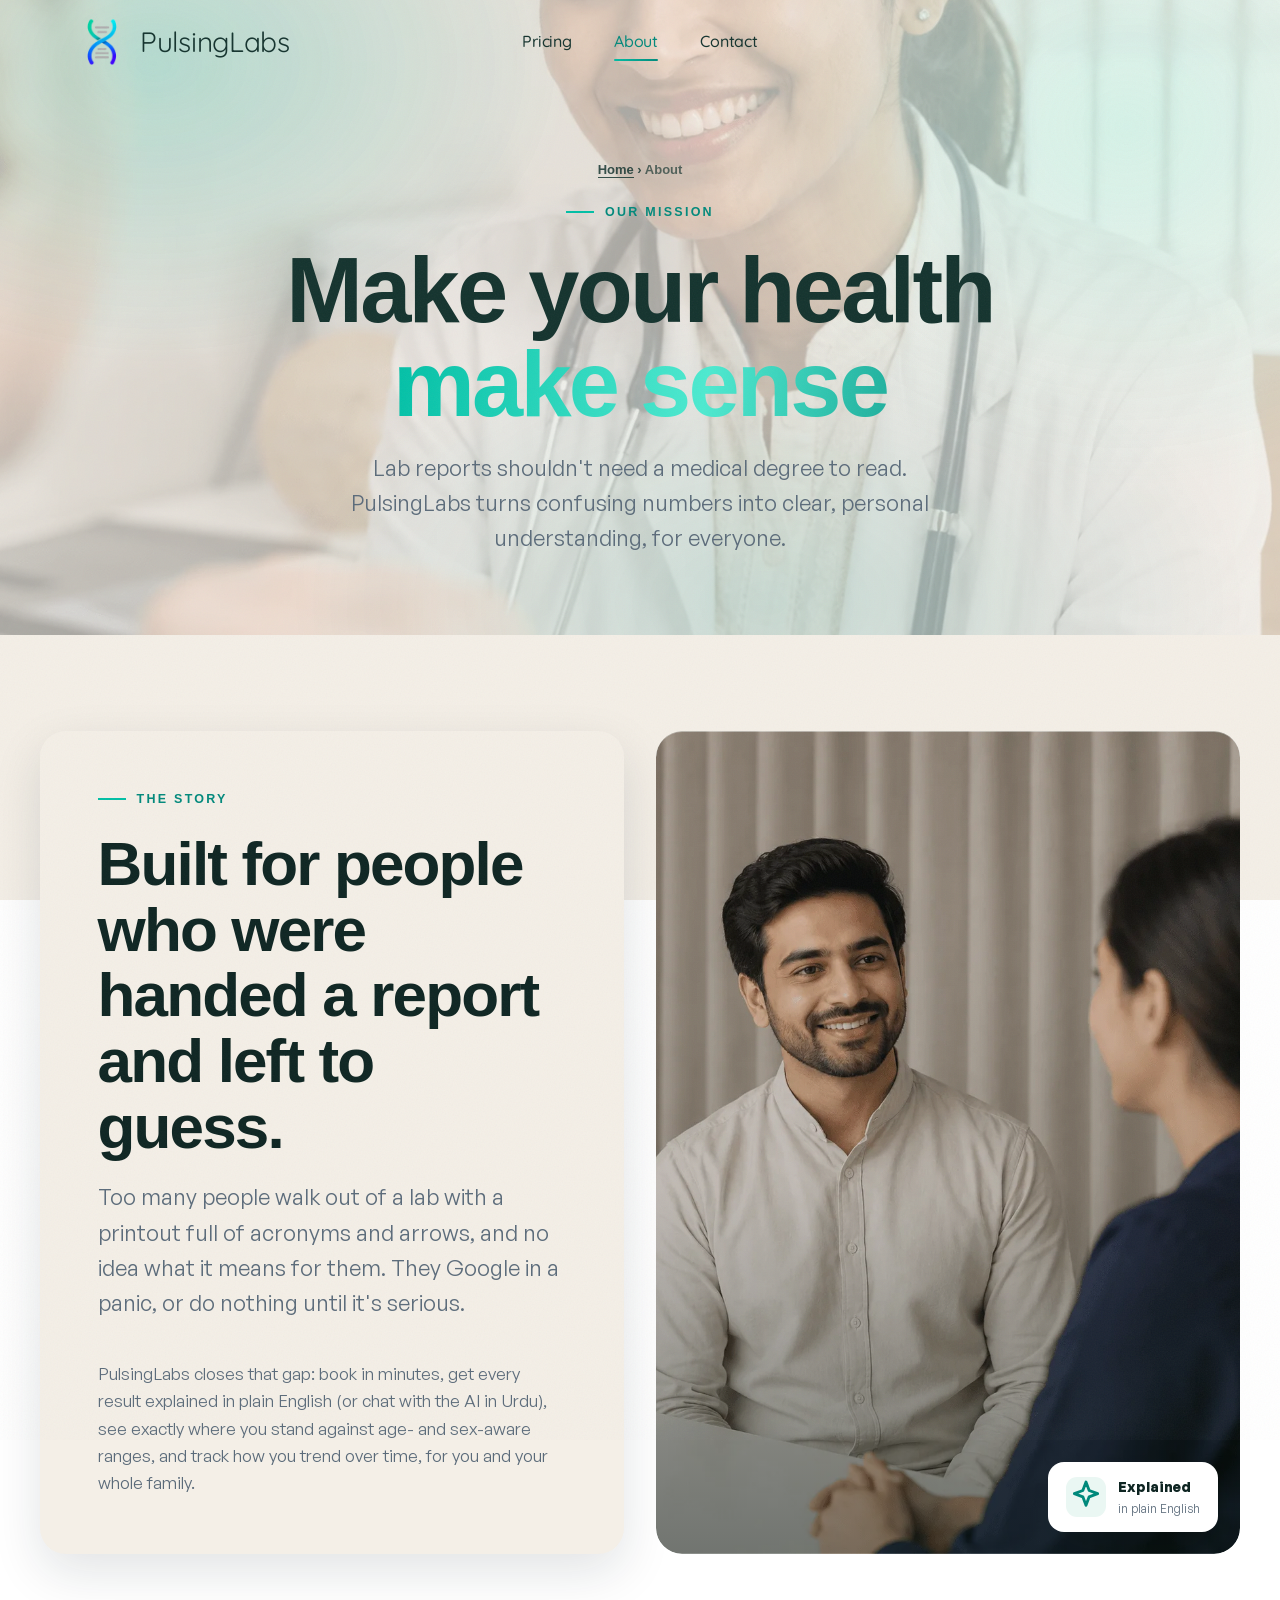
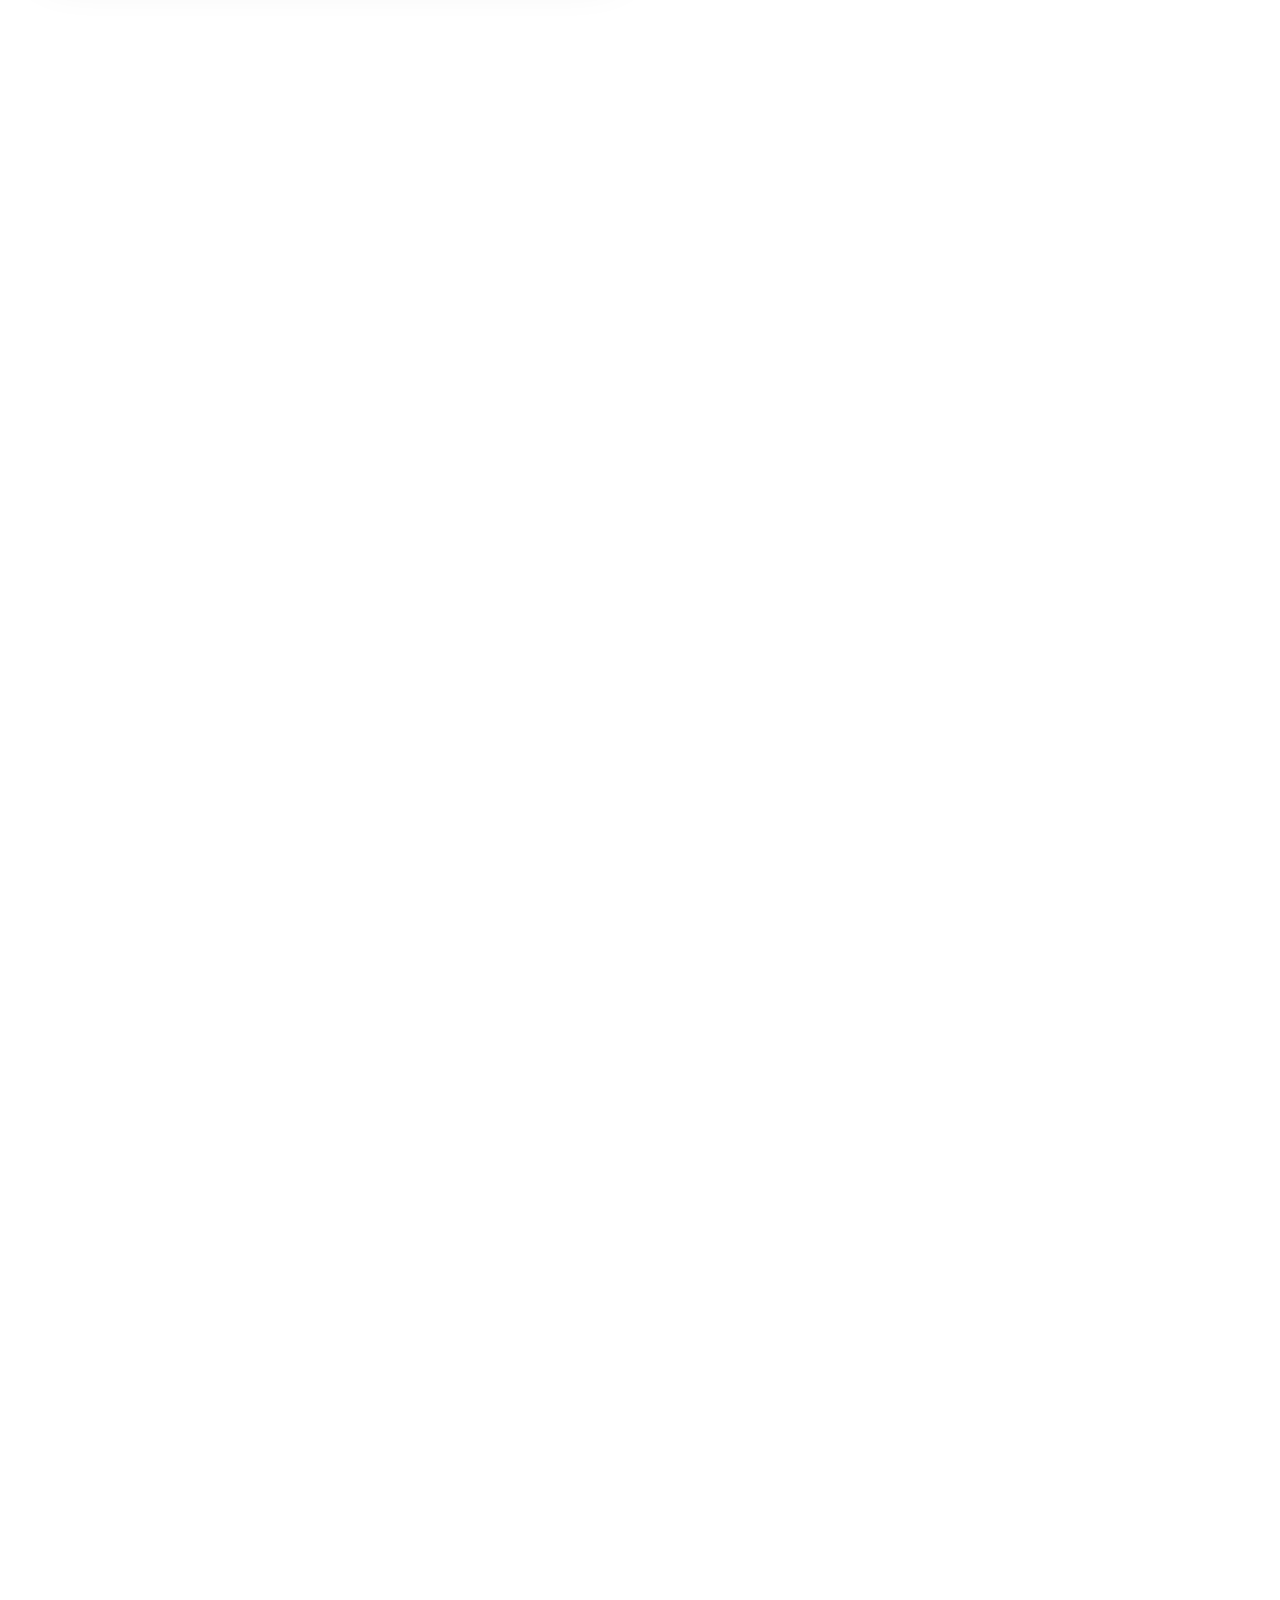
==== commit 487e2925: "Merge remote-tracking branch 'upstream/main'" ====
--- a/about.html
+++ b/about.html
@@ -22,7 +22,7 @@
   <meta name="twitter:image" content="https://pulsinglabs.com/og-image.png" />
   <link rel="preload" href="assets/fonts/general-sans-600.woff2" as="font" type="font/woff2" crossorigin />
   <link rel="preload" href="assets/fonts/general-sans-400.woff2" as="font" type="font/woff2" crossorigin />
-  <link rel="stylesheet" href="assets/style.css?v=171" />
+  <link rel="stylesheet" href="assets/style.css?v=173" />
   <link rel="icon" type="image/png" href="assets/img/favicon.png" />
   <script type="application/ld+json">{"@context":"https://schema.org","@graph":[{"@type":"BreadcrumbList","itemListElement":[{"@type":"ListItem","position":1,"name":"Home","item":"https://pulsinglabs.com/"},{"@type":"ListItem","position":2,"name":"About","item":"https://pulsinglabs.com/about"}]}]}</script>
 </head>
@@ -105,7 +105,7 @@
     </div>
   </section>
 
-  <div id="site-footer"><nav aria-label="Site pages"><p><a href="/">Home</a> · <a href="/pricing">Pricing</a> · <a href="/how-it-works">How it works</a> · <a href="/faq">FAQ</a> · <a href="/features">Features</a> · <a href="/business">For business</a> · <a href="/about">About</a> · <a href="/contact">Contact</a> · <a href="/how-it-works#service-policy">Service policy</a> · <a href="/refunds">Refund policy</a> · <a href="/privacy">Privacy policy</a> · <a href="/terms">Terms</a></p><p>PulsingLabs · Blood tests at home in Karachi · <a href="mailto:contact@pulsinglabs.com">contact@pulsinglabs.com</a></p></nav></div>
-  <script src="assets/app.js?v=139"></script>
+  <div id="site-footer"><nav aria-label="Site pages"><p><a href="/">Home</a> · <a href="/pricing">Pricing</a> · <a href="/faq">FAQ</a> · <a href="/features">Features</a> · <a href="/business">For business</a> · <a href="/about">About</a> · <a href="/contact">Contact</a> · <a href="/refunds#service-policy">Service policy</a> · <a href="/refunds">Refund policy</a> · <a href="/privacy">Privacy policy</a> · <a href="/terms">Terms</a></p><p>PulsingLabs · Blood tests at home in Karachi · <a href="mailto:contact@pulsinglabs.com">contact@pulsinglabs.com</a></p></nav></div>
+  <script src="assets/app.js?v=141"></script>
 </body>
 </html>
--- a/assets/style.css
+++ b/assets/style.css
@@ -2722,3 +2722,41 @@
 }
 
 @media (max-width: 860px) { .pp6 .pp-idx { gap: 8px; } .pp6 .pp-idx span { width: 32px; height: 32px; } }
+
+/* Owner 2026-11-15: compact page hero (pricing) so the useful content is on the first screen. */
+.page-hero.ph-compact { padding: 118px 0 34px; }
+.page-hero.ph-compact .crumbs { margin-bottom: 10px; }
+.page-hero.ph-compact h1 { font-size: clamp(30px, 4.4vw, 52px); }
+.page-hero.ph-compact .lead { margin-top: 10px; font-size: 16px; }
+@media (max-width: 760px) { .page-hero.ph-compact { padding: 92px 0 22px; } .page-hero.ph-compact .eyebrow { display: none; } }
+/* footer without the connect card (every page except Contact): two even columns */
+@media (min-width: 961px) { .mf-cards:not(:has(.mf-connect)) { grid-template-columns: .9fr 1.1fr; } }
+
+/* Owner 2026-11-15: a slimmer header bar on phones, on every page (was ~84px tall). */
+@media (max-width: 960px) {
+  .nav, .nav.scrolled { padding: 6px 0; }
+  .logo { font-size: 21px; gap: 8px; }
+  .logo .dot, .logo .dot .logo-mark { width: 36px; height: 36px; }
+  .nav-toggle { width: 38px; height: 38px; }
+}
+@media (max-width: 760px) {
+  .hero-panel { padding-top: 78px; }
+}
+
+/* Owner 2026-11-15: wider Three steps cards on phones (still inset from the screen edge). */
+@media (max-width: 760px) { #how .wrap.section-box { padding-inline: 10px; margin-inline: 12px; } }
+
+/* Owner 2026-11-15 ("hero breaks after a fast scroll back up"): every heading word and
+   every revealed block kept its own GPU layer forever (will-change), hundreds of them.
+   On a phone fling the compositor could not raster them in time, so the hero showed
+   blank tiles. A layer is only needed while the element animates; release it after. */
+.split-in .w, .reveal.in, .reveal-l.in, .reveal-r.in, .reveal-zoom.in { will-change: auto; }
+.hero-panel { contain: paint; }
+
+/* pricing: an even tighter hero so the table is on the first screen */
+.page-hero.ph-compact { padding: 96px 0 18px; }
+.page-hero.ph-compact .crumbs { margin-bottom: 6px; font-size: 13px; }
+.page-hero.ph-compact .eyebrow { display: none; }
+.page-hero.ph-compact h1 { font-size: clamp(28px, 3.6vw, 42px); }
+.page-hero.ph-compact .lead { margin-top: 6px; font-size: 15px; }
+@media (max-width: 760px) { .page-hero.ph-compact { padding: 74px 0 12px; } .page-hero.ph-compact h1 { font-size: 28px; } .page-hero.ph-compact .lead { font-size: 14px; } }
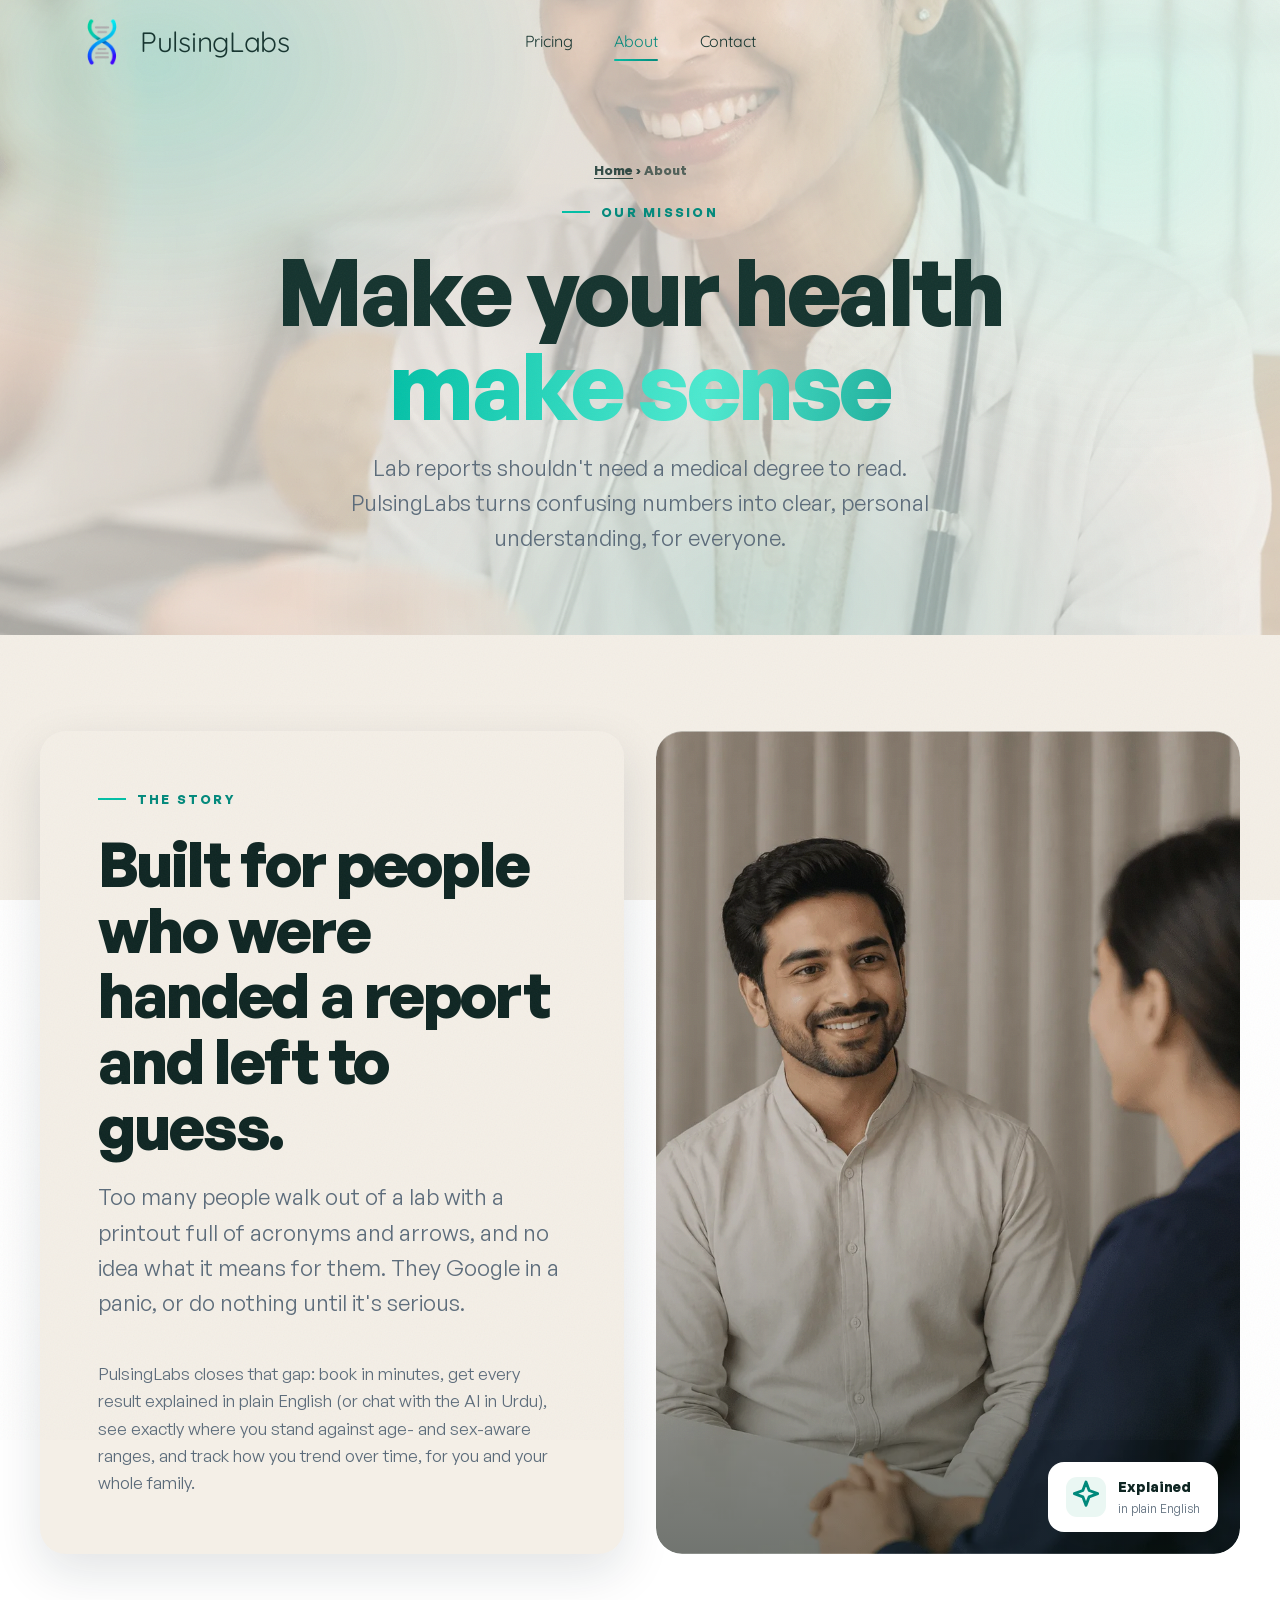
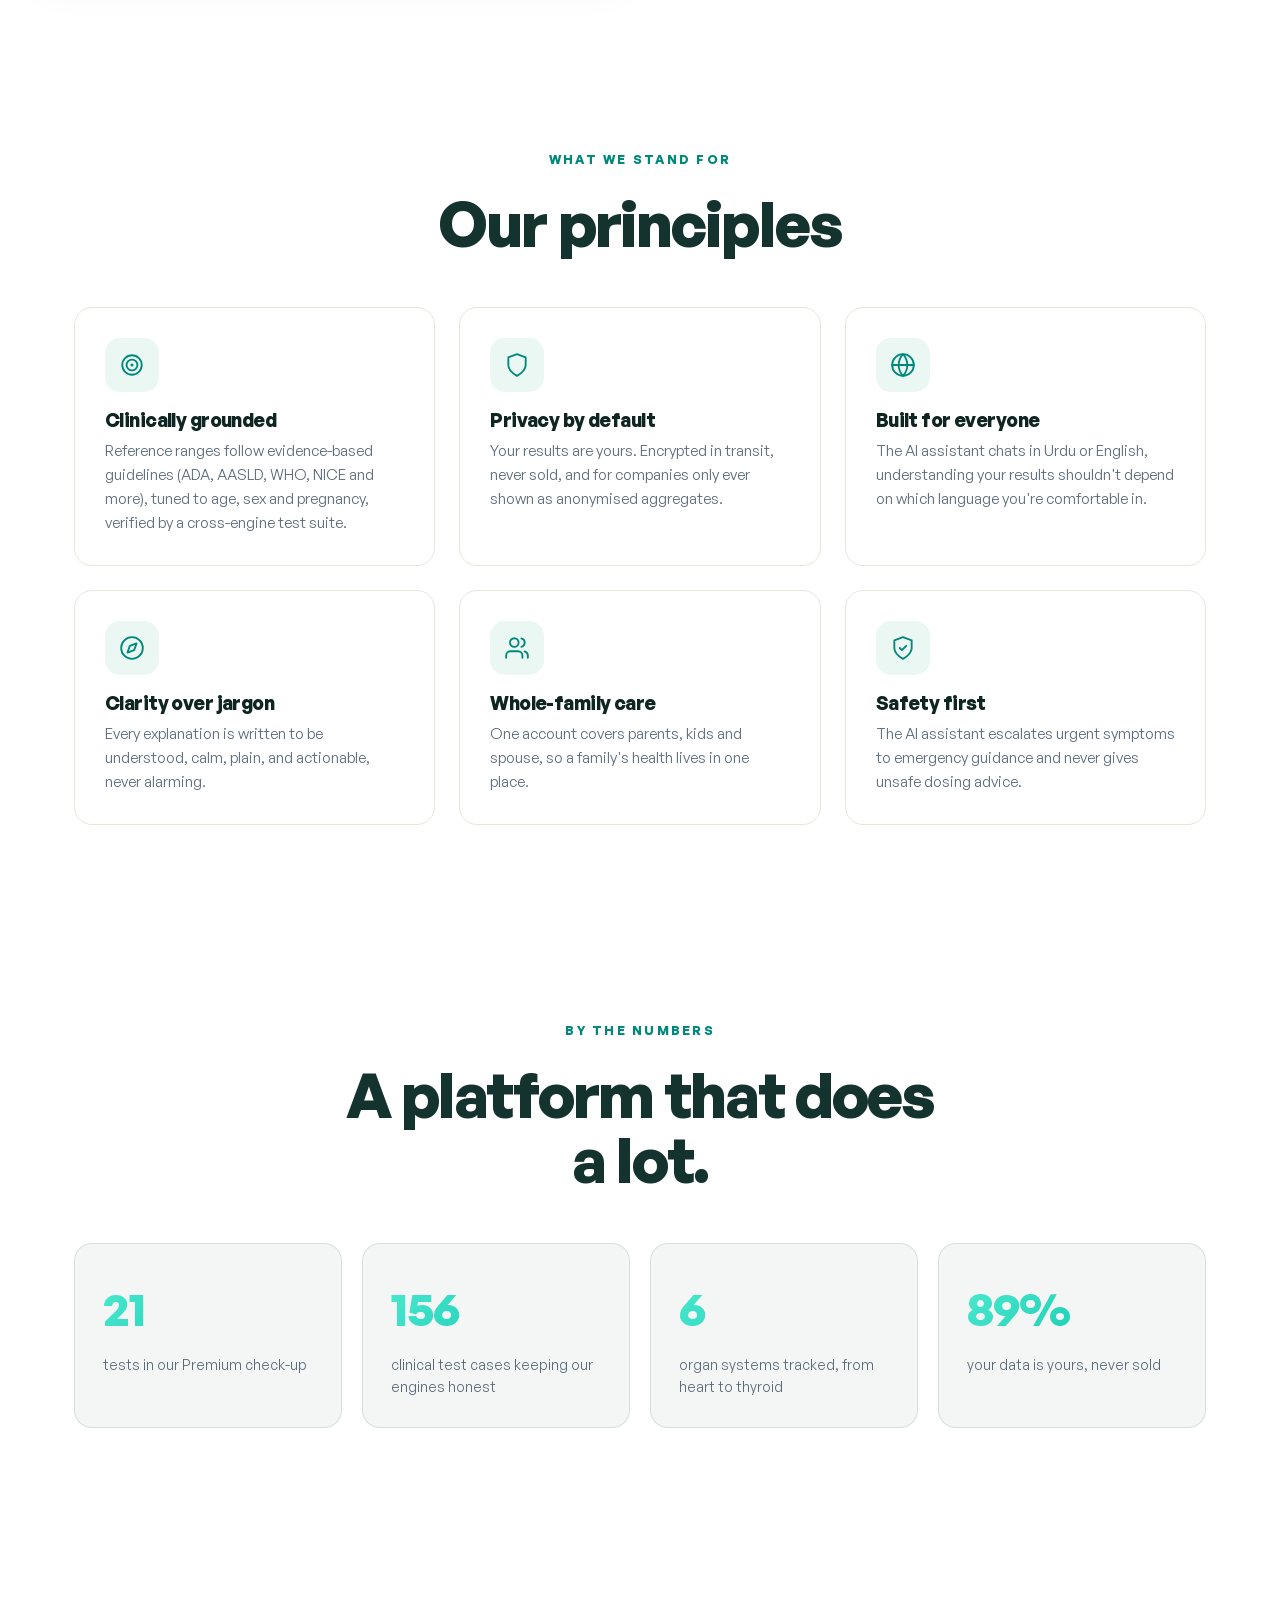
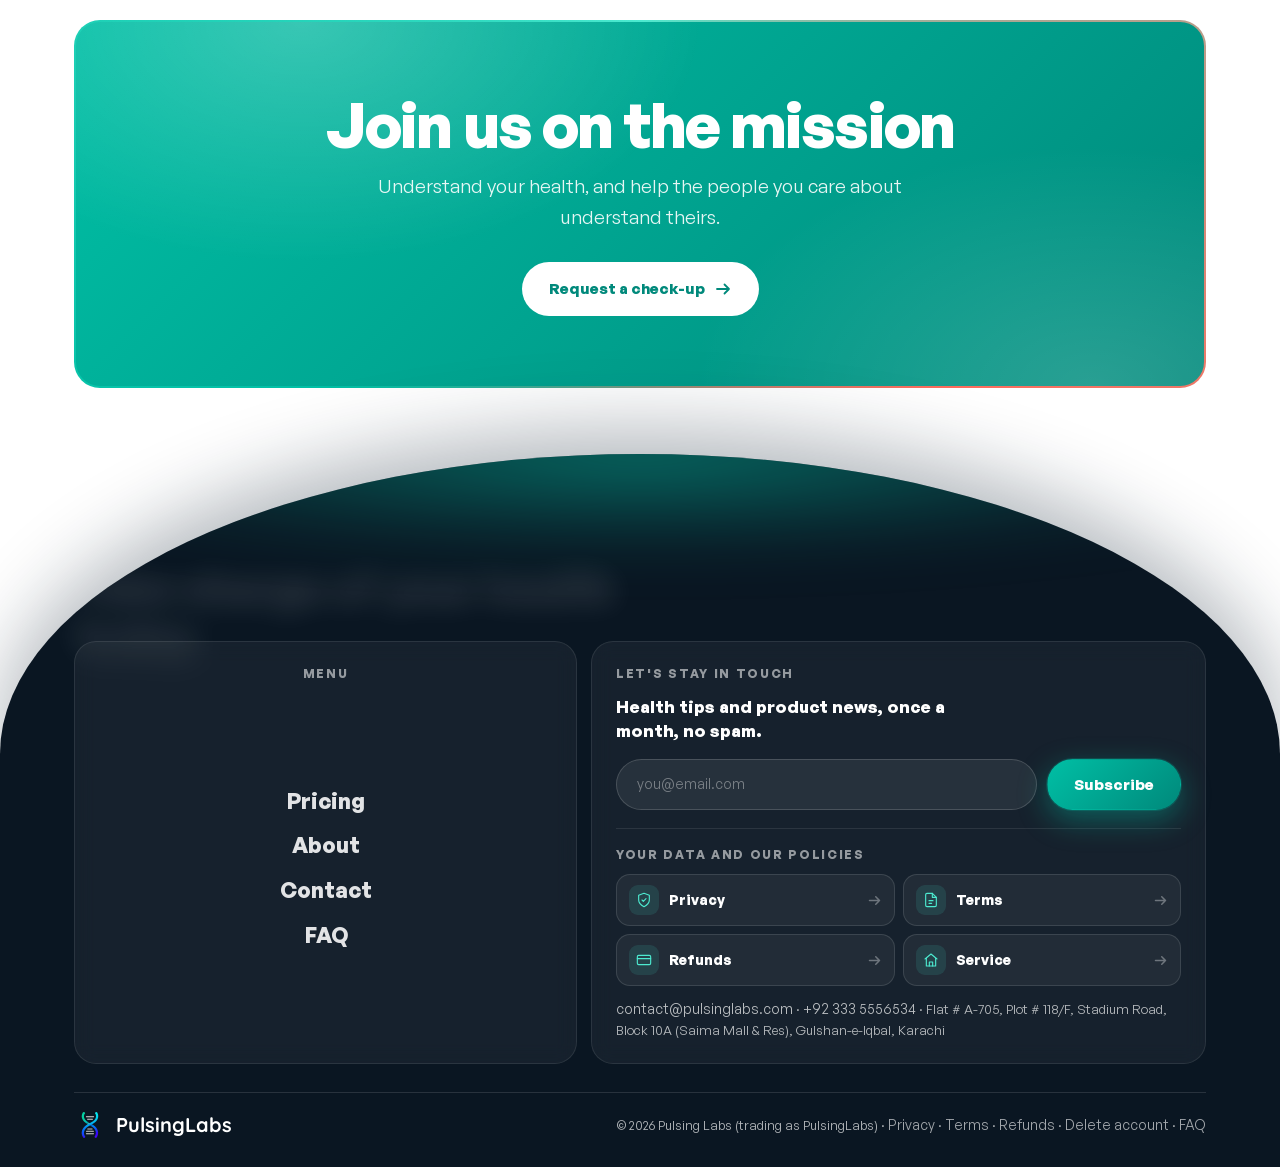
==== commit ac33f16a: "Merge remote-tracking branch 'upstream/main'" ====
--- a/about.html
+++ b/about.html
@@ -20,9 +20,9 @@
   <meta name="twitter:title" content="About PulsingLabs | Home Blood Tests in Karachi" />
   <meta name="twitter:description" content="PulsingLabs exists to make lab results understandable for everyone, built in Pakistan, with clinical accuracy and privacy at its core." />
   <meta name="twitter:image" content="https://pulsinglabs.com/og-image.png" />
-  <link rel="preload" href="assets/fonts/general-sans-600.woff2" as="font" type="font/woff2" crossorigin />
+  <link rel="preload" href="assets/fonts/general-sans-700.woff2" as="font" type="font/woff2" crossorigin />
   <link rel="preload" href="assets/fonts/general-sans-400.woff2" as="font" type="font/woff2" crossorigin />
-  <link rel="stylesheet" href="assets/style.css?v=173" />
+  <link rel="stylesheet" href="assets/style.css?v=176" />
   <link rel="icon" type="image/png" href="assets/img/favicon.png" />
   <script type="application/ld+json">{"@context":"https://schema.org","@graph":[{"@type":"BreadcrumbList","itemListElement":[{"@type":"ListItem","position":1,"name":"Home","item":"https://pulsinglabs.com/"},{"@type":"ListItem","position":2,"name":"About","item":"https://pulsinglabs.com/about"}]}]}</script>
 </head>
@@ -100,12 +100,12 @@
       <div class="cta-band reveal-zoom">
         <h2 data-i18n="ab.cta.h">Join us on the mission</h2>
         <p data-i18n="ab.cta.p">Understand your health, and help the people you care about understand theirs.</p>
-        <a class="btn btn-light" href="#" data-cta="app" data-magnetic style="background:#fff;color:var(--teal-d);" data-i18n-html="ab.cta.btn">Request a check-up <span class="arrow">→</span></a>
+        <a class="btn btn-light" href="#" data-cta="app" data-magnetic style="background:#fff;color:var(--teal-d);" data-i18n-html="ab.cta.btn">Request a check-up <span class="arrow" aria-hidden="true"></span></a>
       </div>
     </div>
   </section>
 
   <div id="site-footer"><nav aria-label="Site pages"><p><a href="/">Home</a> · <a href="/pricing">Pricing</a> · <a href="/faq">FAQ</a> · <a href="/features">Features</a> · <a href="/business">For business</a> · <a href="/about">About</a> · <a href="/contact">Contact</a> · <a href="/refunds#service-policy">Service policy</a> · <a href="/refunds">Refund policy</a> · <a href="/privacy">Privacy policy</a> · <a href="/terms">Terms</a></p><p>PulsingLabs · Blood tests at home in Karachi · <a href="mailto:contact@pulsinglabs.com">contact@pulsinglabs.com</a></p></nav></div>
-  <script src="assets/app.js?v=141"></script>
+  <script src="assets/app.js?v=144"></script>
 </body>
 </html>
--- a/assets/style.css
+++ b/assets/style.css
@@ -4,13 +4,17 @@
    ===================================================================== */
 
 /* Self-hosted fonts (were Fontshare + Google CDNs, which cost ~1 s of extra connections). */
-@font-face { font-family: 'General Sans'; src: url('fonts/general-sans-400.woff2') format('woff2'); font-weight: 400; font-style: normal; font-display: swap; }
-@font-face { font-family: 'General Sans'; src: url('fonts/general-sans-500.woff2') format('woff2'); font-weight: 500; font-style: normal; font-display: swap; }
-@font-face { font-family: 'General Sans'; src: url('fonts/general-sans-600.woff2') format('woff2'); font-weight: 600; font-style: normal; font-display: swap; }
-@font-face { font-family: 'General Sans'; src: url('fonts/general-sans-700.woff2') format('woff2'); font-weight: 700; font-style: normal; font-display: swap; }
-@font-face { font-family: 'Quicksand'; src: url('fonts/quicksand-var-latin.woff2') format('woff2'); font-weight: 300 700; font-style: normal; font-display: swap; }
+/* One typeface, TWO weights (owner 2026-11-19): normal for reading text, bold for everything that stands out. */
+@font-face { font-family: 'General Sans'; src: url('fonts/general-sans-400.woff2') format('woff2'); font-weight: 100 500; font-style: normal; font-display: swap; }
+@font-face { font-family: 'General Sans'; src: url('fonts/general-sans-700.woff2') format('woff2'); font-weight: 700 900; font-style: normal; font-display: swap; }
+b, strong { font-weight: 700; }   /* never "bolder" than bold */
+@font-face { font-family: 'Quicksand'; src: url('fonts/quicksand-var-latin.woff2') format('woff2'); font-weight: 400 700; font-style: normal; font-display: swap; }
 
 :root {
+  /* Icons as drawn shapes, not text characters: General Sans has no arrow or tick, so a typed → or ✓ was
+     drawn in a different system font on every device. Mask = takes the colour of the text around it. */
+  --ic-arrow: url("data:image/svg+xml,%3Csvg xmlns='http://www.w3.org/2000/svg' viewBox='0 0 24 24' fill='none' stroke='%23000' stroke-width='2.4' stroke-linecap='round' stroke-linejoin='round'%3E%3Cpath d='M4 12h16M14 6l6 6-6 6'/%3E%3C/svg%3E");
+  --ic-check: url("data:image/svg+xml,%3Csvg xmlns='http://www.w3.org/2000/svg' viewBox='0 0 24 24' fill='none' stroke='%23000' stroke-width='3' stroke-linecap='round' stroke-linejoin='round'%3E%3Cpath d='M5 12.5l4.5 4.5L19 7'/%3E%3C/svg%3E");
   --teal: #00BFA5;
   --teal-d: #00897B;
   --teal-l: #4DEAD0;
@@ -60,6 +64,8 @@
    sitewide — mouse users never see it, keyboard users need it to navigate). */
 :focus-visible { outline: 2px solid var(--teal); outline-offset: 3px; border-radius: 4px; }
 .btn:focus-visible, .card:focus-visible { outline-offset: 2px; }
+/* One typeface: buttons, inputs, selects and text areas otherwise default to the system font (Arial). */
+button, input, select, textarea { font-family: inherit; }
 /* Anchor targets land clear of the fixed header instead of underneath it. */
 [id] { scroll-margin-top: 96px; }
 /* overflow-x: CLIP (not hidden) — hidden turns html/body into a scroll
@@ -93,16 +99,16 @@
 
 .wrap { max-width: var(--maxw); margin: 0 auto; padding: 0 24px; }
 section { padding: 96px 0; position: relative; }
-h1, h2, h3 { color: rgb(var(--pg-fg)); line-height: 1.06; letter-spacing: -0.03em; font-weight: 600; transition: color var(--theme-ms) var(--ease); }
+h1, h2, h3 { color: rgb(var(--pg-fg)); line-height: 1.06; letter-spacing: -0.03em; font-weight: 700; transition: color var(--theme-ms) var(--ease); }
 h1 { font-size: clamp(46px, 7.2vw, 92px); line-height: 1.02; }
 h2 { font-size: clamp(34px, 5vw, 62px); }
-h3 { font-weight: 600; }
+h3 { font-weight: 700; }
 /* headings inside light cards keep a fixed dark colour (cards don't theme) */
 .card h3, .step h3, .art h3 { color: var(--ink-dark); }
 .lead { color: rgb(var(--pg-muted)); font-size: clamp(18px,2vw,22px); max-width: 640px; font-weight: 400; transition: color var(--theme-ms) var(--ease); }
 .eyebrow {
   display: inline-flex; align-items: center; gap: 11px;
-  font-size: 12.5px; font-weight: 600; letter-spacing: .18em; text-transform: uppercase;
+  font-size: 12.5px; font-weight: 700; letter-spacing: .18em; text-transform: uppercase;
   color: var(--teal-d); margin-bottom: 22px;
 }
 .eyebrow::before { content: ""; width: 28px; height: 1.5px; background: var(--teal); display: inline-block; }
@@ -125,7 +131,7 @@
 .s-cream, .s-cream-2, .s-dark { background: transparent; }
 
 /* Display headline (oversized editorial) */
-.display { font-size: clamp(52px, 9vw, 132px); line-height: .96; letter-spacing: -0.04em; font-weight: 600; }
+.display { font-size: clamp(52px, 9vw, 132px); line-height: .96; letter-spacing: -0.04em; font-weight: 700; }
 
 /* Zig-zag split layout */
 .split { display: grid; grid-template-columns: 1fr 1fr; gap: clamp(40px, 6vw, 96px); align-items: center; }
@@ -243,7 +249,12 @@
 .btn-light:hover { background: rgba(255,255,255,.22); }
 .btn-dark { background: var(--navy); color:#fff; }
 .btn-dark:hover { background: var(--navy-2); }
-.btn .arrow { transition: transform .25s var(--ease); }
+.arrow {
+  display: inline-block; flex: none; width: 1.05em; height: 1.05em; font-size: 0 !important; line-height: 0; vertical-align: -.17em;
+  background: currentColor; -webkit-mask: var(--ic-arrow) center / contain no-repeat; mask: var(--ic-arrow) center / contain no-repeat;
+}
+.btn .arrow { font-size: 15px !important; width: 18px; height: 18px; transition: transform .25s var(--ease); }
+.btn .arrow { font-size: 0 !important; }
 .btn:hover .arrow { transform: none; }
 /* shine sweep - DISABLED (owner request: buttons must stay still on hover).
    Restore by re-adding the ::after block + .btn:hover::after { left: 130%; } */
@@ -279,7 +290,7 @@
   position: relative; font-size: 16px; color: rgb(var(--pg-fg));
   /* Same typeface as the PulsingLabs wordmark (owner request) — Quicksand,
      regular weight, not the old bold. Applies on desktop + mobile drawer. */
-  font-family: 'Quicksand', 'General Sans', sans-serif; font-weight: 500; letter-spacing: -.01em;
+  font-family: 'Quicksand', 'General Sans', sans-serif; font-weight: 400; letter-spacing: -.01em;
   padding: 8px 14px; border-radius: 100px; transition: color var(--theme-ms) var(--ease), background .2s;
 }
 .nav-links a:hover { color: var(--teal-d); background: var(--bg-mint); }
@@ -333,7 +344,7 @@
 .has-mega:hover .mega-item:nth-child(5) { transition-delay: .21s; }
 .has-mega:hover .mega-item:nth-child(6) { transition-delay: .25s; }
 .mega-item:hover { background: transparent !important; transform: translateX(8px) !important; }
-.mi-title { font-size: clamp(22px, 2.3vw, 30px); font-weight: 600; letter-spacing: -.02em; line-height: 1.12; color: rgb(var(--pg-fg)); transition: color .2s; }
+.mi-title { font-size: clamp(22px, 2.3vw, 30px); font-weight: 700; letter-spacing: -.02em; line-height: 1.12; color: rgb(var(--pg-fg)); transition: color .2s; }
 .mega-item:hover .mi-title { color: var(--teal); }
 .mi-desc { font-size: 13px; color: rgb(var(--pg-muted)); margin-top: 2px; }
 
@@ -443,13 +454,13 @@
 @keyframes bob { 0%,100%{ transform: translateY(0) rotate(-.4deg);} 50%{ transform: translateY(-12px) rotate(.4deg);} }
 .phone-head { display: flex; justify-content: space-between; align-items: center; margin-bottom: 18px; }
 .phone-head .score { font-size: 13px; color: var(--muted); }
-.phone-head .ring { width: 64px; height: 64px; border-radius: 50%; display: grid; place-items: center; font-weight: 900; color: var(--teal-d); font-size: 18px;
+.phone-head .ring { width: 64px; height: 64px; border-radius: 50%; display: grid; place-items: center; font-weight: 700; color: var(--teal-d); font-size: 18px;
   background: conic-gradient(var(--teal) 0 88%, #E6ECF0 88% 100%); }
 .phone-head .ring i { width: 50px; height: 50px; border-radius: 50%; background:#fff; display:grid; place-items:center; font-style: normal; }
 .marker { display: flex; align-items: center; gap: 10px; padding: 13px 0; border-top: 1px solid var(--line); }
 .marker .name { font-weight: 700; font-size: 14px; flex: 1; }
 .marker .val { font-size: 14px; color: var(--muted); }
-.pill { font-size: 11px; font-weight: 800; padding: 4px 11px; border-radius: 100px; white-space: nowrap; }
+.pill { font-size: 11px; font-weight: 700; padding: 4px 11px; border-radius: 100px; white-space: nowrap; }
 .pill.ok { background: #E3F9F4; color: var(--teal-d); }
 .pill.hi { background: #FDECEC; color: #D7263D; }
 .pill.mid { background: #FFF4E5; color: #C77700; }
@@ -488,7 +499,7 @@
 .spotlight > div > p { color: var(--muted); font-size: 17px; margin-bottom: 20px; }
 .spotlight ul { list-style: none; display: grid; gap: 11px; }
 .spotlight li { display: flex; gap: 11px; font-size: 15.5px; }
-.spotlight li::before { content: "✓"; color: var(--teal); font-weight: 900; }
+.spotlight li::before { content: ""; flex: none; width: 15px; height: 15px; margin-top: 4px; background: var(--teal); -webkit-mask: var(--ic-check) center / contain no-repeat; mask: var(--ic-check) center / contain no-repeat; }
 .sp-visual { background: linear-gradient(160deg, var(--bg-mint), var(--bg-soft)); border: 1px solid var(--line); border-radius: var(--radius-lg); padding: 34px; min-height: 300px; display: grid; place-items: center; box-shadow: var(--shadow-sm); }
 .chat-bubble { max-width: 320px; width: 100%; }
 .bubble { padding: 13px 17px; border-radius: 18px; font-size: 14px; margin-bottom: 11px; max-width: 88%; box-shadow: var(--shadow-sm); }
@@ -498,14 +509,14 @@
 .mini-chart .bars { display: flex; align-items: flex-end; gap: 13px; height: 170px; padding: 0 4px; }
 .mini-chart .bar { flex: 1; border-radius: 7px 7px 0 0; background: var(--grad-teal); transform-origin: bottom; }
 .mini-chart .xrow { display: flex; gap: 13px; margin-top: 9px; }
-.mini-chart .xrow span { flex: 1; text-align: center; font-size: 11px; color: var(--muted); font-weight: 600; }
+.mini-chart .xrow span { flex: 1; text-align: center; font-size: 11px; color: var(--muted); font-weight: 700; }
 
 /* ---------- Steps ---------- */
 .soft { background: transparent; }
 .steps { display: grid; grid-template-columns: repeat(3, 1fr); gap: 24px; margin-top: 50px; }
 .step { background: #fff; border: 1px solid var(--line); border-radius: var(--radius); padding: 32px 28px; position: relative; transition: transform .3s var(--ease), box-shadow .3s; }
 .step:hover { transform: translateY(-6px); box-shadow: var(--shadow); }
-.step .num { width: 46px; height: 46px; border-radius: 14px; background: var(--grad-teal); color: #fff; font-weight: 900; font-size: 18px; display: grid; place-items: center; margin-bottom: 18px; box-shadow: var(--shadow-teal); }
+.step .num { width: 46px; height: 46px; border-radius: 14px; background: var(--grad-teal); color: #fff; font-weight: 700; font-size: 18px; display: grid; place-items: center; margin-bottom: 18px; box-shadow: var(--shadow-teal); }
 .step h3 { font-size: 18px; margin-bottom: 7px; }
 .step p { color: var(--muted); font-size: 15px; }
 
@@ -517,29 +528,29 @@
 @media (max-width: 960px) { .stat-cards.three { grid-template-columns: 1fr 1fr; } }
 @media (max-width: 560px) { .stat-cards.three { grid-template-columns: 1fr; } }
 /* Breadcrumbs on inner pages: plain links, read by Google and screen readers. */
-.crumbs { font-size: 13px; font-weight: 600; margin: 0 0 14px; opacity: .85; color: rgb(var(--pg-fg)); transition: color var(--theme-ms) var(--ease); }
+.crumbs { font-size: 13px; font-weight: 700; margin: 0 0 14px; opacity: .85; color: rgb(var(--pg-fg)); transition: color var(--theme-ms) var(--ease); }
 .crumbs a { color: inherit; text-decoration: none; border-bottom: 1px solid currentColor; }
 .crumbs span[aria-current] { opacity: .8; }
 .stat { background: rgba(var(--pg-fg),.045); border: 1px solid rgba(var(--pg-fg),.12); border-radius: var(--radius); padding: 28px; transition: transform .3s var(--ease), background-color var(--theme-ms) var(--ease), border-color var(--theme-ms); }
 .stat:hover { transform: translateY(-6px); background: rgba(var(--pg-fg),.075); }
-.stat .n { font-size: clamp(34px,4vw,46px); font-weight: 900; background: linear-gradient(135deg,#4DEAD0,#00BFA5); -webkit-background-clip:text; background-clip:text; color:transparent; letter-spacing:-.02em; }
+.stat .n { font-size: clamp(34px,4vw,46px); font-weight: 700; background: linear-gradient(135deg,#4DEAD0,#00BFA5); -webkit-background-clip:text; background-clip:text; color:transparent; letter-spacing:-.02em; }
 .stat .l { font-size: 14px; color: rgb(var(--pg-muted)); margin-top: 8px; transition: color var(--theme-ms) var(--ease); }
 
 /* ---------- ROI calculator ---------- */
 .biz-grid { display: grid; grid-template-columns: 1fr 1fr; gap: 56px; align-items: center; }
 .biz ul { list-style: none; margin-top: 26px; display: grid; gap: 15px; }
 .biz li { display: flex; gap: 12px; align-items: flex-start; font-size: 16px; color: rgba(255,255,255,.92); }
-.biz li .ck { color: var(--teal-l); font-weight: 900; flex: none; }
+.biz li .ck { color: var(--teal-l); font-weight: 700; flex: none; }
 .calc { background: rgba(255,255,255,.06); border: 1px solid rgba(255,255,255,.16); border-radius: var(--radius-lg); padding: 32px; }
 /* ROI calculator stays a self-contained dark card even on a light section */
 .calc.glass { background: linear-gradient(160deg, var(--ink-dark-2), var(--ink-dark)); border: 1px solid rgba(255,255,255,.12); box-shadow: 0 30px 70px rgba(8,30,26,.28); backdrop-filter: none; }
 .calc h3 { font-size: 21px; margin-bottom: 5px; }
 .calc .sub { color: rgba(255,255,255,.6); font-size: 14px; margin-bottom: 22px; }
-.calc label { display: block; font-size: 13px; color: rgba(255,255,255,.7); margin: 16px 0 8px; font-weight: 600; }
+.calc label { display: block; font-size: 13px; color: rgba(255,255,255,.7); margin: 16px 0 8px; font-weight: 700; }
 .calc input[type=range] { width: 100%; accent-color: var(--teal); height: 6px; }
 .calc .rowval { display: flex; justify-content: space-between; font-size: 14px; font-weight: 700; color: rgba(255,255,255,.92); }
 .calc .result { margin-top: 26px; padding-top: 22px; border-top: 1px solid rgba(255,255,255,.16); }
-.calc .result .big { font-size: clamp(32px,5vw,44px); font-weight: 900; background: linear-gradient(135deg,#4DEAD0,#00BFA5); -webkit-background-clip:text; background-clip:text; color:transparent; }
+.calc .result .big { font-size: clamp(32px,5vw,44px); font-weight: 700; background: linear-gradient(135deg,#4DEAD0,#00BFA5); -webkit-background-clip:text; background-clip:text; color:transparent; }
 .calc .result .cap { font-size: 13px; color: rgba(255,255,255,.62); margin-top: 4px; }
 
 /* ---------- Pricing ---------- */
@@ -549,15 +560,15 @@
 .plan.featured { border-color: transparent; background: linear-gradient(var(--navy), var(--navy)) padding-box, var(--grad-teal) border-box; border: 2px solid transparent; box-shadow: var(--shadow); color: #fff; position: relative; }
 .plan.featured h3, .plan.featured .amt { color: #fff; }
 .plan.featured .pdesc, .plan.featured li { color: rgba(255,255,255,.82); }
-.plan.featured .tag { position: absolute; top: -13px; left: 50%; transform: translateX(-50%); background: var(--grad-teal); color: #fff; font-size: 12px; font-weight: 800; padding: 5px 16px; border-radius: 100px; letter-spacing:.05em; white-space: nowrap; }
+.plan.featured .tag { position: absolute; top: -13px; left: 50%; transform: translateX(-50%); background: var(--grad-teal); color: #fff; font-size: 12px; font-weight: 700; padding: 5px 16px; border-radius: 100px; letter-spacing:.05em; white-space: nowrap; }
 .plan h3 { font-size: 14px; text-transform: uppercase; letter-spacing: .08em; color: var(--teal-d); }
-.plan .amt { font-size: 42px; font-weight: 900; color: var(--navy); margin: 12px 0 4px; letter-spacing:-.02em; }
-.plan .amt span { font-size: 14px; font-weight: 600; color: var(--muted); }
+.plan .amt { font-size: 42px; font-weight: 700; color: var(--navy); margin: 12px 0 4px; letter-spacing:-.02em; }
+.plan .amt span { font-size: 14px; font-weight: 700; color: var(--muted); }
 .plan.featured .amt span { color: rgba(255,255,255,.7); }
 .plan .pdesc { color: var(--muted); font-size: 14px; min-height: 42px; }
 .plan ul { list-style: none; margin: 22px 0 26px; display: grid; gap: 12px; flex: 1; }
 .plan li { font-size: 15px; color: var(--ink); display: flex; gap: 11px; }
-.plan li::before { content: "✓"; color: var(--teal); font-weight: 900; }
+.plan li::before { content: ""; flex: none; width: 15px; height: 15px; margin-top: 4px; background: var(--teal); -webkit-mask: var(--ic-check) center / contain no-repeat; mask: var(--ic-check) center / contain no-repeat; }
 .plan.featured li::before { color: var(--teal-l); }
 
 /* ---------- Testimonials carousel ---------- */
@@ -566,7 +577,7 @@
 .tslide { min-width: 100%; padding: 0 8px; }
 .tcard { background: linear-gradient(160deg, var(--bg-mint), #fff); border: 1px solid var(--line); border-radius: var(--radius-lg); padding: 44px; max-width: 800px; margin: 0 auto; text-align: center; box-shadow: var(--shadow-sm); }
 .tcard .stars { color: #F5B301; font-size: 20px; margin-bottom: 18px; letter-spacing: 2px; }
-.tcard .quote { font-size: clamp(19px,2.4vw,24px); color: var(--navy); font-weight: 600; line-height: 1.5; letter-spacing:-.01em; }
+.tcard .quote { font-size: clamp(19px,2.4vw,24px); color: var(--navy); font-weight: 700; line-height: 1.5; letter-spacing:-.01em; }
 .tcard .who { margin-top: 22px; font-size: 14px; color: var(--muted); font-weight: 700; }
 .tnav { display: flex; justify-content: center; align-items: center; gap: 18px; margin-top: 30px; }
 .tnav button { width: 46px; height: 46px; border-radius: 50%; border: 1px solid var(--line); background: #fff; cursor: pointer; font-size: 20px; color: var(--navy); transition: all .2s; }
@@ -584,7 +595,7 @@
 .art .thumb.t3 { background: linear-gradient(135deg, #6D5BD0, #00BFA5); }
 .art .thumb svg { width: 46px; height: 46px; }
 .art .body { padding: 24px; }
-.art .date { font-size: 12px; color: var(--teal-d); font-weight: 800; text-transform: uppercase; letter-spacing: .06em; }
+.art .date { font-size: 12px; color: var(--teal-d); font-weight: 700; text-transform: uppercase; letter-spacing: .06em; }
 .art h3 { font-size: 18px; margin: 9px 0; }
 .art p { color: var(--muted); font-size: 14px; }
 
@@ -594,7 +605,7 @@
 details[open] { border-color: rgba(0,191,165,.4); box-shadow: var(--shadow-sm); }
 summary { cursor: pointer; font-weight: 700; font-size: 16px; padding: 19px 0; list-style: none; display: flex; justify-content: space-between; align-items: center; gap: 18px; color: var(--navy); }
 summary::-webkit-details-marker { display: none; }
-summary::after { content: "+"; color: var(--teal); font-size: 26px; font-weight: 300; flex: none; transition: transform .3s; }
+summary::after { content: "+"; color: var(--teal); font-size: 26px; font-weight: 400; flex: none; transition: transform .3s; }
 details[open] summary::after { content: "−"; transform: rotate(180deg); }
 details p { padding: 0 0 20px; color: var(--muted); font-size: 15px; }
 
@@ -823,7 +834,7 @@
 .tstm-split.tstm-portrait .media.tall { aspect-ratio: 6 / 7; max-width: 580px; margin-inline: auto; }
 .tstm-split.tstm-portrait .media-vid { object-position: center 24%; }
 .tstm-meta { margin-bottom: clamp(28px, 4vw, 48px); }
-.tstm-meta strong { display: block; font-size: 20px; font-weight: 600; color: rgb(var(--pg-fg)); transition: color var(--theme-ms) var(--ease); }
+.tstm-meta strong { display: block; font-size: 20px; font-weight: 700; color: rgb(var(--pg-fg)); transition: color var(--theme-ms) var(--ease); }
 .tstm-meta span { display: block; margin-top: 5px; color: rgb(var(--pg-muted)); font-size: 15.5px; transition: color var(--theme-ms) var(--ease); }
 .tstm-quote { font-size: clamp(18px, 2.1vw, 26px); line-height: 1.5; font-weight: 400; letter-spacing: -0.01em; color: rgb(var(--pg-fg)); transition: color var(--theme-ms) var(--ease); }
 .media.photo::before {
@@ -934,7 +945,7 @@
 .b-tile .b-ic svg { width: 24px; height: 24px; }
 .b-tile h3 { font-size: 19px; color: rgb(var(--pg-fg)); transition: color var(--theme-ms); }
 .b-tile p { font-size: 13.5px; color: rgb(var(--pg-muted)); margin-top: 4px; transition: color var(--theme-ms); }
-.b-tile .big-num { font-size: clamp(34px, 4vw, 52px); font-weight: 900; background: linear-gradient(135deg,#4DEAD0,#00BFA5); -webkit-background-clip: text; background-clip: text; color: transparent; letter-spacing: -.02em; }
+.b-tile .big-num { font-size: clamp(34px, 4vw, 52px); font-weight: 700; background: linear-gradient(135deg,#4DEAD0,#00BFA5); -webkit-background-clip: text; background-clip: text; color: transparent; letter-spacing: -.02em; }
 .b-a { grid-column: span 2; grid-row: span 2; }
 .b-wide { grid-column: span 2; }
 /* feature (big) tile — always a deep-pine glass slab with aurora */
@@ -995,7 +1006,7 @@
 .stack-card:nth-child(2) { top: 146px; }
 .stack-card:nth-child(3) { top: 176px; }
 .stack-card:nth-child(4) { top: 206px; }
-.stack-card .sc-num { width: 88px; height: 88px; border-radius: 26px; background: var(--grad-teal); color: #fff; font-weight: 900; font-size: 34px; display: grid; place-items: center; box-shadow: var(--shadow-teal); }
+.stack-card .sc-num { width: 88px; height: 88px; border-radius: 26px; background: var(--grad-teal); color: #fff; font-weight: 700; font-size: 34px; display: grid; place-items: center; box-shadow: var(--shadow-teal); }
 .stack-card h3 { font-size: clamp(22px, 3vw, 34px); }
 .stack-card p { color: rgb(var(--pg-muted)); font-size: 16.5px; margin-top: 8px; transition: color var(--theme-ms); }
 
@@ -1104,7 +1115,7 @@
 .pf-screen { background: #F4EFE7; border-radius: 36px; overflow: hidden; }
 .pf-sbar {
   display: flex; justify-content: space-between; align-items: center;
-  padding: 10px 18px 4px; font-size: 9.5px; font-weight: 800; color: #0E2522;
+  padding: 10px 18px 4px; font-size: 9.5px; font-weight: 700; color: #0E2522;
 }
 .pf-sbar-sig { display: flex; align-items: flex-end; gap: 2px; }
 .pf-sbar-sig span { display: block; background: #0E2522; border-radius: 1px; width: 2.5px; }
@@ -1132,7 +1143,7 @@
   position: absolute; bottom: -18px; left: 0; right: 0;
   display: flex; justify-content: space-around; padding: 0 24px;
 }
-.pfc-xaxis span { font-size: 8.5px; color: #9BABB8; font-weight: 600; }
+.pfc-xaxis span { font-size: 8.5px; color: #9BABB8; font-weight: 700; }
 /* AI insight mini card in phone */
 .pfa-insight {
   background: linear-gradient(120deg, #0E2522, #14332E);
@@ -1200,7 +1211,7 @@
 .ai-panel-sub { font-size: 11px; color: rgba(236,230,218,.48); margin-top: 2px; }
 .ai-panel-live {
   margin-left: auto; display: flex; align-items: center; gap: 6px;
-  font-size: 11px; font-weight: 600; color: rgba(236,230,218,.5);
+  font-size: 11px; font-weight: 700; color: rgba(236,230,218,.5);
 }
 .ai-panel-live::before {
   content: ""; width: 7px; height: 7px; border-radius: 50%; flex: none;
@@ -1210,7 +1221,7 @@
 @keyframes pulse-dot { 0%,100%{box-shadow:0 0 0 3px rgba(0,191,165,.2)} 50%{box-shadow:0 0 0 6px rgba(0,191,165,.07)} }
 /* greeting */
 .ai-greeting { padding: 10px 0 8px; border-bottom: 1px solid rgba(255,255,255,.08); }
-.ai-greeting strong { font-size: 17px; color: #ECE6DA; font-weight: 600; letter-spacing: -.02em; display: block; }
+.ai-greeting strong { font-size: 17px; color: #ECE6DA; font-weight: 700; letter-spacing: -.02em; display: block; }
 .ai-greeting span { font-size: 12.5px; color: rgba(236,230,218,.52); }
 /* messages */
 .ai-msgs { flex: 1; display: flex; flex-direction: column; gap: 9px; }
@@ -1258,7 +1269,7 @@
 .ai-chip {
   padding: 6px 12px; border-radius: 20px;
   border: 1px solid rgba(255,255,255,.17); background: rgba(255,255,255,.06);
-  color: rgba(236,230,218,.82); font-size: 11.5px; font-weight: 600;
+  color: rgba(236,230,218,.82); font-size: 11.5px; font-weight: 700;
   cursor: pointer; transition: background .2s, border-color .2s; font-family: inherit;
 }
 .ai-chip:hover { background: rgba(0,191,165,.22); border-color: rgba(0,191,165,.5); color: #ECE6DA; }
@@ -1388,7 +1399,7 @@
 @keyframes b3dPulse { 0%,100% { opacity: .8; } 50% { opacity: 1; } }
 .b3d-chip {
   position: absolute; z-index: 2; display: inline-flex; align-items: center; gap: 7px;
-  padding: 8px 13px; border-radius: 999px; font-size: 12.5px; font-weight: 600;
+  padding: 8px 13px; border-radius: 999px; font-size: 12.5px; font-weight: 700;
   color: var(--on-dark); background: rgba(10,26,24,.62);
   border: 1px solid rgba(0,191,165,.38); backdrop-filter: blur(8px);
   box-shadow: 0 10px 26px rgba(0,0,0,.35);
@@ -1434,8 +1445,8 @@
 .kinetic-track {
   display: inline-flex; align-items: baseline; gap: 38px;
   will-change: transform;
-  font-family: 'JetBrains Mono', ui-monospace, 'Cascadia Code', 'SF Mono', Consolas, monospace;
-  font-weight: 500; font-size: clamp(38px, 5.6vw, 74px); line-height: 1;
+  font-family: inherit; font-variant-numeric: tabular-nums;
+  font-weight: 700; font-size: clamp(38px, 5.6vw, 74px); line-height: 1;
   letter-spacing: .05em; text-transform: uppercase;
 }
 .kinetic-track span {
@@ -1499,10 +1510,10 @@
 .bt-ring i {
   width: 92px; height: 92px; border-radius: 50%; background: #fff;
   display: grid; place-items: center; font-style: normal;
-  font-weight: 800; font-size: 28px; color: var(--teal-d);
+  font-weight: 700; font-size: 28px; color: var(--teal-d);
 }
 .bt-spark { width: 100%; height: 60px; margin-bottom: auto; }
-.bt-num { font-size: 44px; font-weight: 800; color: var(--teal-d); letter-spacing: -0.03em; margin-bottom: auto; }
+.bt-num { font-size: 44px; font-weight: 700; color: var(--teal-d); letter-spacing: -0.03em; margin-bottom: auto; }
 .bt-bubble {
   background: var(--bg-mint); border: 1px solid rgba(0,191,165,.25);
   border-radius: 14px 14px 14px 4px; padding: 10px 12px;
@@ -1516,7 +1527,7 @@
 }
 .bt-avatars span:first-child { margin-left: 0; }
 .bt-avatars span.plus { background: var(--bg-mint); color: var(--teal-d); }
-.bt-lang { font-size: 30px; font-weight: 800; color: var(--ink); margin-bottom: auto; }
+.bt-lang { font-size: 30px; font-weight: 700; color: var(--ink); margin-bottom: auto; }
 .bt-lang em { font-style: normal; color: var(--teal); }
 @media (max-width: 900px) {
   .bento { grid-template-columns: repeat(2, 1fr); grid-auto-rows: 190px; }
@@ -1613,7 +1624,7 @@
   display: block; font-size: 12px; letter-spacing: .14em; text-transform: uppercase;
   color: rgba(255,255,255,.55); font-weight: 700; margin-bottom: 12px;
 }
-.mf-big { font-size: 17px; color: #fff; line-height: 1.4; font-weight: 600; margin-bottom: 16px; max-width: 30ch; }
+.mf-big { font-size: 17px; color: #fff; line-height: 1.4; font-weight: 700; margin-bottom: 16px; max-width: 30ch; }
 .mf-ctas { display: flex; gap: 12px; flex-wrap: wrap; }
 footer.site.mf .mf-ghost { background: transparent; color: #fff; border-color: rgba(255,255,255,.32); }
 .mf-ghost:hover { border-color: var(--teal-l); color: var(--teal-l); }
@@ -1696,14 +1707,14 @@
 .mega-item { counter-increment: mi; position: relative; }
 .mega-item::before {
   content: counter(mi, decimal-leading-zero);
-  font-family: 'JetBrains Mono', ui-monospace, Consolas, monospace;
-  font-size: 10px; letter-spacing: .18em; font-weight: 600;
+  font-family: inherit; font-variant-numeric: tabular-nums;
+  font-size: 10px; letter-spacing: .18em; font-weight: 700;
   color: var(--teal); opacity: .6; margin-bottom: 3px;
 }
 .mega-item::after {
-  content: '→'; position: absolute; right: 14px; top: 50%;
+  content: ""; position: absolute; right: 14px; top: 50%; width: 20px; height: 20px;
   transform: translate(-8px, -50%); opacity: 0;
-  color: var(--teal); font-size: 20px;
+  background: var(--teal); -webkit-mask: var(--ic-arrow) center / contain no-repeat; mask: var(--ic-arrow) center / contain no-repeat;
   transition: opacity .25s var(--ease), transform .25s var(--ease);
 }
 .mega-item:hover::after { opacity: 1; transform: translate(0, -50%); }
@@ -1767,13 +1778,11 @@
 .plan .amt span { display: inline-block; margin-left: 4px; }
 .plan li { align-items: flex-start; }
 .plan li::before {
-  content: "✓";
-  display: inline-flex; align-items: center; justify-content: center;
+  content: "";
+  display: inline-block;
   width: 20px; height: 20px; margin-top: 1px;
   border-radius: 50%;
-  background: rgba(0,191,165,.12);
-  color: var(--teal-d);
-  font-size: 11px; font-weight: 900;
+  background: rgba(0,191,165,.12) url("data:image/svg+xml,%3Csvg xmlns='http://www.w3.org/2000/svg' viewBox='0 0 24 24' fill='none' stroke='%2300897B' stroke-width='3.4' stroke-linecap='round' stroke-linejoin='round'%3E%3Cpath d='M6 12.5l4 4L18 8'/%3E%3C/svg%3E") center / 11px no-repeat;
   flex: 0 0 20px;
 }
 .plan.featured li::before { background: rgba(255,255,255,.14); color: var(--teal-l); }
@@ -1802,7 +1811,7 @@
 footer.site.mf .mf-legal-links a {
   display: inline-flex; align-items: center; gap: 8px; margin: 0; padding: 9px 14px;
   border-radius: 999px; background: rgba(255,255,255,.06); border: 1px solid rgba(255,255,255,.14);
-  color: #fff; font-size: 14px; font-weight: 600; line-height: 1;
+  color: #fff; font-size: 14px; font-weight: 700; line-height: 1;
   transition: border-color .25s var(--ease), color .25s var(--ease), background-color .25s var(--ease);
 }
 footer.site.mf .mf-legal-links a:hover { border-color: var(--teal-l); color: var(--teal-l); background: rgba(77,234,208,.08); padding-left: 14px; }
@@ -1816,7 +1825,7 @@
 .legal-meta { display: flex; gap: 10px; justify-content: center; flex-wrap: wrap; margin-top: 24px; }
 .legal-meta span.pill {
   display: inline-flex; align-items: center; gap: 8px; padding: 8px 15px; border-radius: 999px;
-  background: rgba(255,255,255,.75); border: 1px solid var(--line); font-size: 14px; font-weight: 600; color: var(--ink);
+  background: rgba(255,255,255,.75); border: 1px solid var(--line); font-size: 14px; font-weight: 700; color: var(--ink);
 }
 .legal-meta svg { width: 16px; height: 16px; color: var(--teal-d); }
 
@@ -1834,7 +1843,7 @@
 }
 .legal-toc a .n { min-width: 18px; font-weight: 700; color: var(--teal-d); }
 .legal-toc a:hover { background: rgba(0,191,165,.08); color: rgb(var(--pg-fg)); }
-.legal-toc a.on { background: #fff; color: var(--ink); font-weight: 600; box-shadow: var(--shadow-sm); }
+.legal-toc a.on { background: #fff; color: var(--ink); font-weight: 700; box-shadow: var(--shadow-sm); }
 .legal-progress { height: 4px; margin-top: 16px; background: var(--line); border-radius: 4px; overflow: hidden; }
 .legal-progress span { display: block; height: 100%; width: 0; background: var(--grad-teal); transition: width .15s linear; }
 
@@ -1852,7 +1861,7 @@
 }
 .legal p, .legal li { color: var(--muted); font-size: 16px; line-height: 1.75; }
 .legal strong { color: var(--ink); }
-.legal a { color: var(--teal-d); font-weight: 600; }
+.legal a { color: var(--teal-d); font-weight: 700; }
 .legal ul { list-style: none; margin: 10px 0 0; display: grid; gap: 10px; }
 .legal ul li { position: relative; padding-left: 22px; }
 .legal ul li::before { content: ""; position: absolute; left: 2px; top: .7em; width: 8px; height: 8px; border-radius: 50%; background: var(--teal); }
@@ -1876,7 +1885,7 @@
 .legal-help h3 { font-size: 16px; color: var(--ink); margin-bottom: 6px; }
 .legal-help p { font-size: 14px; color: var(--muted); line-height: 1.55; margin-bottom: 14px; }
 .legal-help .also { display: grid; gap: 8px; margin-top: 14px; padding-top: 14px; border-top: 1px solid var(--line); }
-.legal-help .also a { display: flex; align-items: center; gap: 8px; font-size: 14px; font-weight: 600; color: var(--teal-d); text-decoration: none; }
+.legal-help .also a { display: flex; align-items: center; gap: 8px; font-size: 14px; font-weight: 700; color: var(--teal-d); text-decoration: none; }
 .legal-help .also svg { width: 16px; height: 16px; }
 
 @media (max-width: 1180px) {
@@ -1926,7 +1935,7 @@
 .lu-live::before { content: ""; width: 7px; height: 7px; border-radius: 50%; background: var(--teal-l); box-shadow: 0 0 0 4px rgba(77,234,208,.18); }
 .lu-row { display: flex; align-items: center; gap: 10px; padding: 11px 0; border-top: 1px solid rgba(255,255,255,.08); font-size: 14px; }
 .lu-row span:first-child { flex: 1; color: var(--on-dark-soft); }
-.lu-pill { font-size: 11.5px; font-weight: 800; padding: 4px 10px; border-radius: 100px; white-space: nowrap; }
+.lu-pill { font-size: 11.5px; font-weight: 700; padding: 4px 10px; border-radius: 100px; white-space: nowrap; }
 .lu-pill.ok { background: rgba(77,234,208,.14); color: var(--teal-l); }
 .lu-pill.mid { background: rgba(255,186,73,.14); color: #FFC56B; }
 .lu-foot { margin-top: 12px; padding-top: 12px; border-top: 1px solid rgba(255,255,255,.08); font-size: 12.5px; line-height: 1.5; color: var(--on-dark-soft); }
@@ -1935,7 +1944,7 @@
 .hiw-facts { display: flex; flex-wrap: wrap; justify-content: center; gap: 10px; margin-top: 26px; }
 .hiw-facts span.f {
   display: inline-flex; align-items: center; gap: 8px; padding: 9px 15px; border-radius: 999px;
-  background: rgba(255,255,255,.8); border: 1px solid var(--line); font-size: 14px; font-weight: 600; color: var(--ink);
+  background: rgba(255,255,255,.8); border: 1px solid var(--line); font-size: 14px; font-weight: 700; color: var(--ink);
 }
 .hiw-facts svg { width: 16px; height: 16px; color: var(--teal-d); }
 .hiw-sec { padding: 72px 0; }
@@ -1953,7 +1962,7 @@
 .jr-phase:first-child { margin-top: 0; }
 .jr-step { position: relative; background: #fff; border: 1px solid var(--line); border-radius: 20px; padding: 20px 22px; box-shadow: var(--shadow-sm); transition: border-color .3s var(--ease), box-shadow .3s var(--ease); }
 .jr-step:hover { border-color: rgba(0,191,165,.35); box-shadow: var(--shadow); }
-.jr-num { position: absolute; left: -64px; top: 16px; width: 44px; height: 44px; border-radius: 13px; display: grid; place-items: center; background: var(--grad-teal); color: #fff; font-weight: 800; box-shadow: 0 8px 20px rgba(0,191,165,.28); }
+.jr-num { position: absolute; left: -64px; top: 16px; width: 44px; height: 44px; border-radius: 13px; display: grid; place-items: center; background: var(--grad-teal); color: #fff; font-weight: 700; box-shadow: 0 8px 20px rgba(0,191,165,.28); }
 .jr-step h3 { font-size: 18px; color: var(--ink); }
 .jr-step p { color: var(--muted); font-size: 15.5px; line-height: 1.65; margin-top: 6px; }
 .jr-step p a { color: var(--teal-d); font-weight: 700; }
@@ -1965,7 +1974,7 @@
 .pol-card .pc-head { display: flex; align-items: center; gap: 12px; margin-bottom: 10px; }
 .pol-card .pc-ic { flex: none; width: 40px; height: 40px; border-radius: 12px; display: grid; place-items: center; background: var(--bg-mint); border: 1px solid rgba(0,191,165,.22); }
 .pol-card .pc-ic svg { width: 20px; height: 20px; color: var(--teal-d); }
-.pol-card .pc-n { margin-left: auto; font-size: 12px; font-weight: 800; color: rgba(0,137,123,.45); }
+.pol-card .pc-n { margin-left: auto; font-size: 12px; font-weight: 700; color: rgba(0,137,123,.45); }
 .pol-card h3 { font-size: 17px; color: var(--ink); line-height: 1.3; }
 .pol-card p, .pol-card li { color: var(--muted); font-size: 15px; line-height: 1.65; }
 .pol-card ul { list-style: none; display: grid; gap: 6px; margin-top: 6px; }
@@ -2003,7 +2012,7 @@
 }
 footer.site.mf .mf-legal-links a:hover { padding-left: 12px; }
 footer.site.mf .mf-legal-links a .ti { flex: none; width: 30px; height: 30px; border-radius: 9px; display: grid; place-items: center; background: rgba(77,234,208,.12); }
-footer.site.mf .mf-legal-links a::after { content: "→"; margin-left: auto; color: rgba(255,255,255,.35); transition: transform .25s var(--ease), color .25s var(--ease); }
+footer.site.mf .mf-legal-links a::after { content: ""; width: 15px; height: 15px; flex: none; margin-left: auto; background: currentColor; -webkit-mask: var(--ic-arrow) center / contain no-repeat; mask: var(--ic-arrow) center / contain no-repeat; color: rgba(255,255,255,.35); transition: transform .25s var(--ease), color .25s var(--ease); }
 footer.site.mf .mf-legal-links a:hover::after { transform: translateX(3px); color: var(--teal-l); }
 
 /* =====================================================================
@@ -2064,7 +2073,7 @@
 
 /* compact stat row (big value, small label), no rules or boxes */
 .hero-stats { list-style: none; margin: 26px 0 0; padding: 0; display: flex; flex-wrap: wrap; gap: 14px clamp(24px, 3vw, 44px); }
-.hero-stats b { display: block; color: #fff; font-size: clamp(19px, 1.7vw, 26px); font-weight: 600; letter-spacing: -.02em; line-height: 1.1; }
+.hero-stats b { display: block; color: #fff; font-size: clamp(19px, 1.7vw, 26px); font-weight: 700; letter-spacing: -.02em; line-height: 1.1; }
 .hero-stats span { display: block; margin-top: 4px; color: rgba(236,230,218,.6); font-size: 13px; }
 
 /* ---- "Three steps": triptych (design option E) ----
@@ -2088,7 +2097,7 @@
 #how .sc-top { position: absolute; z-index: 4; left: 32px; right: 32px; top: 30px; }
 #how .sc-badge { display: flex; align-items: center; margin-bottom: 22px; }
 #how .sc-badge b { display: grid; place-items: center; width: 46px; height: 46px; border-radius: 50%; flex: none;
-  border: 1.5px solid rgba(244,239,231,.7); background: rgba(244,239,231,.1); color: #fff; font-size: 15px; font-weight: 600; letter-spacing: .06em; }
+  border: 1.5px solid rgba(244,239,231,.7); background: rgba(244,239,231,.1); color: #fff; font-size: 15px; font-weight: 700; letter-spacing: .06em; }
 #how .sc-badge i { flex: 1; margin: 0 -52px 0 14px; border-top: 2px dotted rgba(244,239,231,.5); }
 #how .stack-card h3 { color: #fff; font-size: clamp(28px, 2.7vw, 38px); line-height: 1.02; letter-spacing: -.035em; }
 #how .stack-card p { color: rgba(244,239,231,.86); font-size: clamp(15px, 1.15vw, 16.5px); line-height: 1.5; margin-top: 12px; max-width: 40ch; text-wrap: balance; }
@@ -2103,12 +2112,12 @@
 #how .step-panel { position: absolute; z-index: 5; box-sizing: border-box; border-radius: 18px; padding: 16px 18px; color: #ECE6DA;
   background: linear-gradient(160deg, rgba(21,42,41,.95), rgba(9,20,20,.96));
   box-shadow: 0 0 0 1px rgba(255,255,255,.1), 0 22px 40px -18px rgba(0,0,0,.7); }
-#how .sp-cap { font: 500 10.5px/1 ui-monospace, 'SF Mono', 'Cascadia Mono', Consolas, monospace; letter-spacing: .14em; text-transform: uppercase; color: rgba(236,230,218,.5); margin-bottom: 12px; }
+#how .sp-cap { font: 700 10.5px/1 'General Sans', 'Hanken Grotesk', -apple-system, BlinkMacSystemFont, 'Segoe UI', sans-serif; letter-spacing: .14em; text-transform: uppercase; color: rgba(236,230,218,.5); margin-bottom: 12px; }
 #how .sp-tier { display: flex; align-items: baseline; gap: 10px; padding: 9px 0; border-top: 1px solid rgba(255,255,255,.1); }
 #how .sp-cap + .sp-tier { border-top: 0; padding-top: 0; }
-#how .sp-tier b { font-size: 15px; font-weight: 600; color: #fff; min-width: 74px; }
+#how .sp-tier b { font-size: 15px; font-weight: 700; color: #fff; min-width: 74px; }
 #how .sp-tier span { font-size: 12.5px; color: rgba(236,230,218,.6); }
-#how .sp-tier em { margin-left: auto; font-style: normal; font-size: 15px; font-weight: 600; color: #4DEAD0; white-space: nowrap; }
+#how .sp-tier em { margin-left: auto; font-style: normal; font-size: 15px; font-weight: 700; color: #4DEAD0; white-space: nowrap; }
 #how .sp-steps { list-style: none; margin: 0; padding: 0; }
 #how .sp-steps li { position: relative; display: flex; align-items: center; gap: 12px; font-size: 13.5px; line-height: 1.3; color: rgba(236,230,218,.5); padding: 6px 0; }
 #how .sp-steps li i { flex: none; width: 14px; height: 14px; border-radius: 50%; border: 1.5px solid rgba(236,230,218,.4); background: #0c1a19; position: relative; z-index: 1; }
@@ -2121,7 +2130,7 @@
 #how .sp-ring::before { content: ""; position: absolute; inset: 6px; border-radius: 50%; background: #0d1b1a; }
 #how .sp-ring b { position: relative; font-size: 20px; font-weight: 700; color: #fff; }
 #how .sp-ov { display: block; flex: 1; min-width: 0; }
-#how .sp-ov b { display: block; font-size: 15px; font-weight: 600; color: #fff; }
+#how .sp-ov b { display: block; font-size: 15px; font-weight: 700; color: #fff; }
 #how .sp-ov span { display: block; margin-top: 3px; font-size: 12.5px; color: rgba(236,230,218,.6); }
 #how .sp-bars { flex: 1 1 100%; min-width: 0; display: grid; gap: 8px; }
 #how .sp-bars div { display: grid; grid-template-columns: 84px 1fr 26px; align-items: center; gap: 8px; font-size: 12px; color: rgba(236,230,218,.7); }
@@ -2195,16 +2204,16 @@
 .hf-orb canvas { position: absolute; inset: 0; width: 100%; height: 100%; }
 .hf-orb i { position: relative; font-style: normal; font-weight: 700; font-size: 18px; letter-spacing: -.02em; }
 @keyframes hfOrb { 0%, 100% { transform: scale(1); } 50% { transform: scale(1.035); } }
-.hf-txt .hf-young { color: #5FF0B6; font-weight: 600; }
-.hf-txt b { display: block; font-size: 14px; font-weight: 600; }
+.hf-txt .hf-young { color: #5FF0B6; font-weight: 700; }
+.hf-txt b { display: block; font-size: 14px; font-weight: 700; }
 .hf-txt span { display: block; font-size: 12px; color: rgba(236,230,218,.6); margin-top: 2px; }
 
 .hf-chart { top: 33%; left: 52%; width: 236px; }
 .hf-row { display: flex; align-items: center; gap: 8px; }
-.hf-row b { font-size: 13.5px; font-weight: 600; }
+.hf-row b { font-size: 13.5px; font-weight: 700; }
 .hf-pill { margin-left: auto; font-size: 11px; font-weight: 700; color: #00DDB0; background: rgba(0,221,176,.14); padding: 3px 9px; border-radius: 99px; }
 .hf-val { font-size: 26px; font-weight: 700; letter-spacing: -.02em; margin: 4px 0 8px; }
-.hf-val small { font-size: 12px; font-weight: 500; color: rgba(236,230,218,.6); margin-left: 4px; letter-spacing: 0; }
+.hf-val small { font-size: 12px; font-weight: 400; color: rgba(236,230,218,.6); margin-left: 4px; letter-spacing: 0; }
 .hf-spark { display: block; width: 100%; height: 56px; overflow: visible; }
 /* the trend line draws in once, then the latest reading glows */
 .hf-path { stroke-dasharray: 1; stroke-dashoffset: 1; transition: stroke-dashoffset 1.5s var(--ease) 1.5s; }
@@ -2262,7 +2271,7 @@
 .ai-list { list-style: none; margin: 34px auto 0; padding: 20px 0 0; display: grid; grid-template-columns: repeat(3, minmax(0, 1fr)); border-top: 1px solid rgba(var(--pg-fg), .16); }
 .ai-list li { display: flex; flex-direction: column; align-items: center; gap: 8px; padding: 0 22px; font-size: 16px; line-height: 1.4; color: rgb(var(--pg-fg)); text-align: center; }
 .ai-list li + li { border-left: 1px solid rgba(var(--pg-fg), .12); }
-.ai-list b { flex: none; font-weight: 600; color: var(--teal-d); }
+.ai-list b { flex: none; font-weight: 700; color: var(--teal-d); }
 .ai-stage { margin-top: clamp(36px, 4.4vw, 64px); }
 .ai-screen {
   position: relative; width: var(--aiw); margin: 0 auto; aspect-ratio: 16 / 9; overflow: hidden;
@@ -2273,7 +2282,7 @@
 .ai-screen video { opacity: 0; transition: opacity .7s var(--ease); }
 .ai-stage.is-ready .ai-screen video { opacity: 1; }
 .ai-cap { width: var(--aiw); margin: 14px auto 0; text-align: right;
-  font: 500 11.5px/1 ui-monospace, 'SF Mono', 'Cascadia Mono', Consolas, monospace; letter-spacing: .12em; text-transform: uppercase; color: rgba(var(--pg-fg), .5); }
+  font: 700 11.5px/1 'General Sans', 'Hanken Grotesk', -apple-system, BlinkMacSystemFont, 'Segoe UI', sans-serif; letter-spacing: .12em; text-transform: uppercase; color: rgba(var(--pg-fg), .5); }
 @supports (animation-timeline: view()) {
   .ai-screen { animation: aiRise linear both; animation-timeline: view(); animation-range: entry 0% cover 35%; }
   @keyframes aiRise { from { transform: translateY(44px) scale(.95); } to { transform: none; } }
@@ -2306,7 +2315,7 @@
 .rc-card { background: linear-gradient(160deg, #141d24, #0e151b); border: 1px solid rgba(255,255,255,.09); border-radius: 24px; padding: 22px; box-shadow: 0 40px 80px -24px rgba(0,0,0,.7), 0 0 60px rgba(45,212,191,.07); position: relative; }
 .rc-back { position: absolute; left: 10%; right: -3%; top: -34px; padding: 14px 18px; opacity: .55; transform: translateZ(-60px); pointer-events: none; }
 .rc-card.rc-live:not(.rc-back) { z-index: 1; }
-.rc-head { display: flex; align-items: center; gap: 12px; font-size: 17px; font-weight: 600; }
+.rc-head { display: flex; align-items: center; gap: 12px; font-size: 17px; font-weight: 700; }
 .rc-head i { width: 11px; height: 11px; border-radius: 50%; flex: none; }
 .rc-head .rc-name { flex: 1; }
 .rc-head .rc-now { font-weight: 700; }
@@ -2317,14 +2326,15 @@
 .rc-back .rc-plot { margin-top: 8px; }
 .rc-svg { display: block; width: 100%; height: auto; overflow: visible; }
 .rc-svg text { font-family: inherit; }
-.rc-lab { font-size: 13.5px; font-weight: 600; }
-.rc-val { font-size: 17px; font-weight: 800; fill: #fff; text-anchor: middle; }
+.rc-lab { font-size: 13.5px; font-weight: 700; }
+.rc-val { font-size: 17px; font-weight: 700; fill: #fff; text-anchor: middle; }
 .rc-guide { stroke: #fff; stroke-opacity: .16; }
 .rc-dates { position: relative; height: 20px; margin-top: 2px; }
-.rc-dates span { position: absolute; transform: translateX(-50%); font-size: 12.5px; font-weight: 600; color: #8A98A5; white-space: nowrap; }
+.rc-dates span { position: absolute; transform: translateX(-50%); font-size: 12.5px; font-weight: 700; color: #8A98A5; white-space: nowrap; }
 .rc-verdict { margin-top: 10px; font-size: 19px; font-weight: 700; line-height: 1.25; min-height: 2.5em; }
 .rc-pills { display: flex; flex-wrap: wrap; gap: 8px; margin-top: 20px; }
 .rc-pill { font: inherit; font-size: 13px; font-weight: 700; padding: 8px 15px; border-radius: 99px; cursor: pointer; color: var(--pc); background: color-mix(in srgb, var(--pc) 9%, transparent); border: 1.5px solid transparent; transition: background .2s, box-shadow .2s, border-color .2s; }
+.rc-dot { display: inline-block; width: .62em; height: .62em; margin-right: .5em; border-radius: 50%; background: currentColor; vertical-align: .02em; }
 .rc-pill:hover { background: color-mix(in srgb, var(--pc) 16%, transparent); }
 .rc-pill[aria-pressed="true"] { background: color-mix(in srgb, var(--pc) 20%, transparent); border-color: var(--pc); box-shadow: 0 0 18px color-mix(in srgb, var(--pc) 35%, transparent); }
 .rc-pill:focus-visible { outline: 2px solid #fff; outline-offset: 2px; }
@@ -2365,7 +2375,7 @@
 .v3-sec { padding: clamp(56px, 7vw, 96px) 0; }
 .v3-h { font-size: clamp(36px, 5vw, 64px); text-wrap: balance; }
 .v3-h.center, .center.v3-h { text-align: center; }
-.ut-k { font-size: 12px; letter-spacing: .18em; text-transform: uppercase; font-weight: 600; }
+.ut-k { font-size: 12px; letter-spacing: .18em; text-transform: uppercase; font-weight: 700; }
 
 /* --- Your report, untangled --- */
 .ut { position: relative; display: grid; grid-template-columns: 1fr 1fr; border-radius: 28px; overflow: hidden;
@@ -2374,7 +2384,7 @@
 .ut-l h2 { color: #14332E; font-size: clamp(40px, 5.4vw, 76px); line-height: .98; letter-spacing: -.045em; }
 .ut-l h2 i, .ol-l h2 i { font-style: normal; opacity: .38; }
 .ut-lab { margin-top: clamp(28px, 3.4vw, 44px); background: #fff; border-radius: 8px; padding: 22px 22px 20px;
-  box-shadow: 0 24px 44px -26px rgba(20,51,46,.35); font-family: 'Courier New', ui-monospace, monospace; color: #2b2f33; }
+  box-shadow: 0 24px 44px -26px rgba(20,51,46,.35); font-family: inherit; font-variant-numeric: tabular-nums; color: #2b2f33; }
 .ut-lab .ut-k { font-family: inherit; color: #8a8f94; font-weight: 700; font-size: 11px; }
 .ut-lr { display: flex; justify-content: space-between; gap: 12px; margin-top: 16px; font-size: 17px; }
 .ut-lr b { color: #c0392b; display: inline-block; min-width: 2.4em; }
@@ -2382,8 +2392,8 @@
 .ut-r { background: #0E151B; padding: clamp(36px, 4.6vw, 64px); color: #ECE6DA; display: flex; flex-direction: column; justify-content: center; gap: 30px; }
 .ut-r > .ut-k { color: #4DEAD0; }
 .ut-top, .ut-bot { display: flex; justify-content: space-between; align-items: baseline; gap: 12px; }
-.ut-top span:first-child { font-size: 18px; font-weight: 500; }
-.ut-top b { font-size: 28px; font-weight: 600; letter-spacing: -.02em; color: #F6F1E8; }
+.ut-top span:first-child { font-size: 18px; font-weight: 700; }
+.ut-top b { font-size: 28px; font-weight: 700; letter-spacing: -.02em; color: #F6F1E8; }
 .ut-top span:last-child { color: #8D99A3; font-size: 14px; }
 .ut-bar { position: relative; display: flex; gap: 3px; height: 8px; margin: 12px 0 10px; }
 .ut-bar i { display: block; height: 100%; border-radius: 4px; }
@@ -2393,7 +2403,7 @@
 .ut.in .ut-mk { transform: translateX(calc(var(--p) * 1%)); }
 .ut-row:nth-child(3) .ut-mk { transition-delay: .4s; } .ut-row:nth-child(4) .ut-mk { transition-delay: .55s; }
 .ut-bot { font-size: 13.5px; color: #8D99A3; }
-.w-a { color: #FBBF24; font-weight: 600; } .w-g { color: #34D399; font-weight: 600; }
+.w-a { color: #FBBF24; font-weight: 700; } .w-g { color: #34D399; font-weight: 700; }
 .ut-cap { font-size: 11px; letter-spacing: .08em; color: rgba(236,230,218,.4); margin-top: -8px; }
 .ut-arrow { position: absolute; left: 50%; top: 50%; width: 84px; height: 84px; margin: -42px 0 0 -42px; z-index: 2; border-radius: 50%;
   display: grid; place-items: center; color: #062622; background: linear-gradient(135deg, #00BFA5, #00C2FF);
@@ -2416,7 +2426,7 @@
   background: radial-gradient(70% 90% at 70% 50%, #123a34 0%, #0B201D 55%, #071311 100%); color: #ECE6DA; box-shadow: 0 40px 80px -40px rgba(13,31,45,.45); }
 .ol-l h2 { color: #ECE6DA; font-size: clamp(40px, 5.4vw, 78px); line-height: .98; letter-spacing: -.045em; }
 .ol-l .ut-k { color: rgba(236,230,218,.55); margin-top: 28px; }
-.ol-pill { display: inline-flex; align-items: center; gap: 8px; margin-top: 12px; padding: 9px 15px; border-radius: 99px; background: rgba(52,211,153,.14); color: #34D399; font-size: 15px; font-weight: 600; }
+.ol-pill { display: inline-flex; align-items: center; gap: 8px; margin-top: 12px; padding: 9px 15px; border-radius: 99px; background: rgba(52,211,153,.14); color: #34D399; font-size: 15px; font-weight: 700; }
 .ol-pill::before { content: ""; width: 8px; height: 8px; border-radius: 50%; background: #34D399; }
 .ol-chart { position: relative; aspect-ratio: 640 / 420; }
 .ol-chart svg { position: absolute; inset: 0; width: 100%; height: 100%; overflow: visible; }
@@ -2428,10 +2438,10 @@
   filter: drop-shadow(0 0 6px rgba(0,221,176,.55)); }
 .ol-chart svg { clip-path: inset(-20% 100% -20% -5%); transition: clip-path 1.6s var(--ease) .2s; }
 .ol.in .ol-chart svg { clip-path: inset(-20% -5% -20% -5%); } .ol.in .ol-fill { opacity: 1; }
-.ol-hz { position: absolute; left: 4%; top: 12%; font-size: 12px; font-weight: 600; color: #34D399; }
+.ol-hz { position: absolute; left: 4%; top: 12%; font-size: 12px; font-weight: 700; color: #34D399; }
 .ol-pt { position: absolute; transform: translate(-50%, -50%); }
 .ol-pt i { display: block; width: 12px; height: 12px; border-radius: 50%; background: #ECE6DA; transform: scale(0); transition: transform .45s var(--ease) calc(.5s + var(--d) * .5s); }
-.ol-pt b { position: absolute; left: 50%; bottom: 22px; transform: translateX(-50%); font-size: 18px; font-weight: 600; color: #AEB8BF; letter-spacing: -.02em;
+.ol-pt b { position: absolute; left: 50%; bottom: 22px; transform: translateX(-50%); font-size: 18px; font-weight: 700; color: #AEB8BF; letter-spacing: -.02em;
   opacity: 0; transition: opacity .5s ease calc(.6s + var(--d) * .5s); }
 .ol-pt.last i { width: 18px; height: 18px; background: #00C2FF; box-shadow: 0 0 0 10px rgba(0,194,255,.14), 0 0 0 22px rgba(0,194,255,.06); }
 .ol-pt.last b { font-size: clamp(28px, 2.6vw, 40px); color: #F6F1E8; bottom: 30px; }
@@ -2455,9 +2465,9 @@
 .v3-org.warn { background: #FFB454; box-shadow: 0 0 0 6px rgba(255,180,84,.2), 0 0 12px rgba(255,180,84,.8); }
 .v3-stage.in .v3-org { opacity: 1; }
 .v3-chip { position: absolute; z-index: 3; display: flex; align-items: center; gap: 10px; width: 26%; height: 44px; margin-top: -22px; padding: 0 16px 0 14px;
-  border-radius: 999px; font-size: 16px; font-weight: 500; color: var(--on-dark); background: rgba(255,255,255,.07); border: 1px solid rgba(255,255,255,.14); }
+  border-radius: 999px; font-size: 16px; font-weight: 700; color: var(--on-dark); background: rgba(255,255,255,.07); border: 1px solid rgba(255,255,255,.14); }
 .v3-chip.l { left: 0; } .v3-chip.r { right: 0; }
-.v3-chip b { margin-left: auto; font-weight: 600; font-size: 18px; }
+.v3-chip b { margin-left: auto; font-weight: 700; font-size: 18px; }
 .v3-chip .dot { width: 9px; height: 9px; border-radius: 50%; flex: none; }
 .v3-chip .dot.ok { background: #37E0A7; box-shadow: 0 0 10px rgba(55,224,167,.85); }
 .v3-chip .dot.warn { background: #FFB454; box-shadow: 0 0 10px rgba(255,180,84,.85); }
@@ -2474,9 +2484,9 @@
 .why-img { position: absolute; inset: 0; width: 100%; height: 100%; object-fit: cover; filter: saturate(.8) brightness(.8); }
 .why::after { content: ""; position: absolute; inset: 0; background: linear-gradient(90deg, rgba(6,16,20,.88) 0%, rgba(6,16,20,.4) 55%, rgba(6,16,20,.05) 85%); }
 .why-in { position: relative; z-index: 1; padding: clamp(32px, 5vw, 80px); max-width: 720px; color: #F6F1E8; }
-.why-n { font-size: clamp(120px, 17vw, 260px); font-weight: 600; letter-spacing: -.06em; line-height: .9; font-variant-numeric: tabular-nums; }
+.why-n { font-size: clamp(120px, 17vw, 260px); font-weight: 700; letter-spacing: -.06em; line-height: .9; font-variant-numeric: tabular-nums; }
 .why-n small { font-size: .5em; color: #4DEAD0; letter-spacing: -.02em; }
-.why-l { font-size: clamp(22px, 2.4vw, 34px); font-weight: 500; line-height: 1.25; margin-top: 18px; color: #ECE6DA; max-width: 22ch; }
+.why-l { font-size: clamp(22px, 2.4vw, 34px); font-weight: 700; line-height: 1.25; margin-top: 18px; color: #ECE6DA; max-width: 22ch; }
 .why-src { display: inline-block; margin-top: 22px; font-size: 14px; color: rgba(236,230,218,.6); text-decoration: underline; text-underline-offset: 3px; }
 @media (max-width: 860px) {
   .why { border-radius: 24px; align-items: flex-end; }
@@ -2497,8 +2507,8 @@
 .dl-mk circle { fill: #0E151B; stroke-width: 3; }
 .dl:has(.w-a) .dl-mk circle { stroke: #FBBF24; } .dl:has(.w-g) .dl-mk circle { stroke: #34D399; }
 .ut.in .dl-mk { transform: rotate(var(--a)); }
-.dl b { display: block; margin-top: -26px; font-size: clamp(26px, 2.6vw, 34px); font-weight: 600; letter-spacing: -.03em; color: #F6F1E8; }
-.dl b small { font-size: 12px; font-weight: 500; color: #8D99A3; letter-spacing: 0; }
+.dl b { display: block; margin-top: -26px; font-size: clamp(26px, 2.6vw, 34px); font-weight: 700; letter-spacing: -.03em; color: #F6F1E8; }
+.dl b small { font-size: 12px; font-weight: 400; color: #8D99A3; letter-spacing: 0; }
 .dl span { display: block; font-size: 13px; margin-top: 6px; }
 .dl .dl-n { color: #ECE6DA; font-size: 14.5px; margin-top: 10px; }
 .dl .dl-h { color: #8D99A3; font-size: 12px; margin-top: 4px; }
@@ -2513,7 +2523,7 @@
 .pn-t { position: relative; z-index: 2; }
 .pn-t h2 { font-size: clamp(40px, 5.4vw, 78px); line-height: .98; letter-spacing: -.045em; }
 .pn-t h2 i { font-style: normal; opacity: .38; }
-.pn-t p { margin-top: 22px; font-size: clamp(17px, 1.5vw, 22px); font-weight: 500; }
+.pn-t p { margin-top: 22px; font-size: clamp(17px, 1.5vw, 22px); font-weight: 400; }
 @media (max-width: 860px) { .pn { grid-template-columns: 1fr; padding: 30px 22px 0; border-radius: 24px; gap: 12px; align-items: start; } .pn-t p { margin-top: 14px; } }
 
 /* Karachi */
@@ -2526,7 +2536,7 @@
 .kr-rg, .kr-rg2 { fill: none; stroke: #4DEAD0; stroke-opacity: .45; } .kr-rg2 { stroke-opacity: .18; }
 .kr-route path { fill: none; stroke: #F5B342; stroke-width: 3; stroke-dasharray: 2 10; stroke-linecap: round; }
 .kr-lab { fill: #F5B342; } .kr-van { fill: #fff; }
-.kr-tx { font: 600 12px 'General Sans', sans-serif; letter-spacing: .18em; fill: rgba(200,225,235,.55); } .kr-tl { fill: #F5B342; }
+.kr-tx { font: 700 12px 'General Sans', sans-serif; letter-spacing: .18em; fill: rgba(200,225,235,.55); } .kr-tl { fill: #F5B342; }
 .kr-route, .kr-tx { opacity: 0; transition: opacity .9s ease .5s; } .pn-kr.in .kr-route, .pn-kr.in .kr-tx { opacity: 1; }
 @media (max-width: 860px) { .pn-kr { padding-bottom: 0; min-height: 600px; } .kr-map { width: 100%; height: 62%; top: auto; bottom: 0; -webkit-mask-image: linear-gradient(180deg, transparent 0, #000 22%); mask-image: linear-gradient(180deg, transparent 0, #000 22%); } }
 
@@ -2549,7 +2559,7 @@
 .tb-label b { font-size: 12px; color: #14332E; letter-spacing: .04em; }
 .tb-label span { width: 54px; height: 26px; background: repeating-linear-gradient(90deg, #14332E 0 2px, transparent 2px 4px, #14332E 4px 5px, transparent 5px 8px); }
 .tb-door { position: absolute; right: 4%; bottom: 24px; width: 112px; height: 112px; border-radius: 50%; overflow: hidden; background: #EFE5D3; box-shadow: 0 0 0 2px rgba(255,255,255,.95), 0 20px 40px rgba(0,0,0,.2); }
-.tb-door svg { display: block; height: 78%; width: 100%; } .tb-door em { position: absolute; left: 0; right: 0; bottom: 9px; padding-top: 4px; background: #EFE5D3; text-align: center; font: 600 9.5px/1.2 'General Sans', sans-serif; font-style: normal; color: #14332E; }
+.tb-door svg { display: block; height: 78%; width: 100%; } .tb-door em { position: absolute; left: 0; right: 0; bottom: 9px; padding-top: 4px; background: #EFE5D3; text-align: center; font: 700 9.5px/1.2 'General Sans', sans-serif; font-style: normal; color: #14332E; }
 @media (max-width: 860px) { .pn-tb { padding-bottom: 0; } .tb-stage { min-height: 470px; margin: 0 -22px; } .tb-tube { height: 400px; } .tb-glass { height: 320px; } .tb-door { right: 6%; width: 96px; height: 96px; } .tb-door em { font-size: 8.5px; bottom: 7px; } }
 
 /* Look closer */
@@ -2557,7 +2567,7 @@
 .pn-lk h2 { color: #3B2421; } .pn-lk p { color: #7A5C56; }
 .lk-svg { position: absolute; right: 0; top: 0; width: 62%; height: 100%; z-index: 1; }
 .lk-chip { position: absolute; z-index: 2; right: 10%; bottom: 14%; display: inline-flex; align-items: center; gap: 10px; padding: 12px 20px 12px 16px; border-radius: 99px;
-  background: rgba(255,255,255,.92); box-shadow: 0 14px 30px rgba(120,60,50,.15); font-size: 17px; font-weight: 500; color: #14332E; }
+  background: rgba(255,255,255,.92); box-shadow: 0 14px 30px rgba(120,60,50,.15); font-size: 17px; font-weight: 700; color: #14332E; }
 .lk-chip i { width: 11px; height: 11px; border-radius: 50%; background: #34D399; } .lk-chip small { font-size: 11px; color: #9a7f78; margin-left: 4px; }
 .pn-lk .lk-svg { opacity: 0; transition: opacity 1s ease .1s; } .pn-lk.in .lk-svg { opacity: 1; }
 @media (max-width: 860px) { .pn-lk { min-height: 640px; } .lk-svg { width: 100%; height: 62%; top: auto; bottom: 0; } .lk-chip { right: auto; left: 22px; bottom: 26px; font-size: 14px; padding: 10px 16px 10px 12px; } }
@@ -2598,9 +2608,9 @@
 .pp-names { grid-area: n; position: relative; align-self: end; height: clamp(170px, 15vw, 230px); }
 .pp-name { position: absolute; left: 0; top: 0; opacity: 0; will-change: transform, opacity; }
 .pp-name.on { opacity: 1; }
-.pp-n { font-size: clamp(64px, 8.6vw, 128px); font-weight: 600; letter-spacing: -.045em; line-height: 1; color: rgb(var(--pg-fg)); white-space: nowrap; }
+.pp-n { font-size: clamp(64px, 8.6vw, 128px); font-weight: 700; letter-spacing: -.045em; line-height: 1; color: rgb(var(--pg-fg)); white-space: nowrap; }
 .pp-n i { font-style: normal; opacity: .3; }
-.pp-line { margin-top: 18px; font-size: clamp(17px, 1.6vw, 22px); font-weight: 500; color: rgb(var(--pg-muted)); }
+.pp-line { margin-top: 18px; font-size: clamp(17px, 1.6vw, 22px); font-weight: 400; color: rgb(var(--pg-muted)); }
 .pp-idx { grid-area: i; align-self: start; display: flex; gap: 18px; margin-top: clamp(28px, 4vw, 56px); }
 .pp-idx span { width: 58px; height: 58px; border-radius: 50%; background-repeat: no-repeat; opacity: .45; transition: opacity .3s ease, transform .3s ease, box-shadow .3s ease; box-shadow: 0 8px 20px rgba(20,51,46,.16); }
 .pp-idx span.on { opacity: 1; transform: scale(1.12); box-shadow: 0 0 0 3px #00BFA5, 0 0 0 7px rgba(0,191,165,.18), 0 8px 20px rgba(20,51,46,.18); }
@@ -2629,11 +2639,11 @@
 .fh-facts { list-style: none; margin-top: 26px; display: grid; gap: 10px; }
 .fh-facts li { display: flex; gap: 12px; align-items: center; font-size: 16px; color: #ECE6DA; }
 .fh-facts li::before { content: ""; width: 7px; height: 7px; border-radius: 50%; background: #4DEAD0; flex: none; }
-.fh-chip { display: inline-block; margin-top: 26px; padding: 10px 18px; border-radius: 99px; font-size: 14px; font-weight: 600; color: #FBBF24; background: rgba(251,191,36,.12); border: 1px solid rgba(251,191,36,.5); }
+.fh-chip { display: inline-block; margin-top: 26px; padding: 10px 18px; border-radius: 99px; font-size: 14px; font-weight: 700; color: #FBBF24; background: rgba(251,191,36,.12); border: 1px solid rgba(251,191,36,.5); }
 .fh-svg { width: 100%; max-height: 560px; justify-self: center; overflow: visible; }
 .fh-r line { stroke: rgba(236,230,218,.16); stroke-width: 1.5; } .fh-r.low line { stroke: #FBBF24; stroke-width: 3; filter: drop-shadow(0 0 4px rgba(251,191,36,.6)); }
 .fh-a { fill: #4DEAD0; } .fh-b { fill: #60A5FA; }
-.fh-n { font: 600 17px 'General Sans', sans-serif; fill: #ECE6DA; } .fh-rl { font: 500 12.5px 'General Sans', sans-serif; fill: rgba(236,230,218,.5); }
+.fh-n { font: 700 17px 'General Sans', sans-serif; fill: #ECE6DA; } .fh-rl { font: 400 12.5px 'General Sans', sans-serif; fill: rgba(236,230,218,.5); }
 .fh-r { opacity: 0; transform: translateY(8px); transition: opacity .5s ease calc(var(--i) * 60ms), transform .6s var(--ease) calc(var(--i) * 60ms); }
 .pn-fh.in .fh-r { opacity: 1; transform: none; }
 .fh-note { position: absolute; left: clamp(32px, 4.6vw, 64px); bottom: 22px; font-size: 12px; letter-spacing: .06em; color: rgba(236,230,218,.4); }
@@ -2679,8 +2689,8 @@
 .fh-house { fill: rgba(255,255,255,.02); stroke: url(#fhl); stroke-width: 4; stroke-linejoin: round; stroke-dasharray: 1; stroke-dashoffset: 1; transition: stroke-dashoffset 1.6s var(--ease) .2s; filter: drop-shadow(0 0 10px rgba(0,221,176,.35)); }
 .pn-fh.in .fh-house { stroke-dashoffset: 0; }
 .fh-score { fill: rgba(77,234,208,.15); stroke: #4DEAD0; stroke-width: 2; }
-.fh-st { font: 600 22px 'General Sans', sans-serif; fill: #F6F1E8; } .fh-sl { font: 600 10px 'General Sans', sans-serif; letter-spacing: .18em; fill: rgba(236,230,218,.5); }
-.fh-a { font: 600 28px 'General Sans', sans-serif; fill: #F6F1E8; } .fh-w .fh-n { font: 500 14px 'General Sans', sans-serif; fill: #ECE6DA; }
+.fh-st { font: 700 22px 'General Sans', sans-serif; fill: #F6F1E8; } .fh-sl { font: 700 10px 'General Sans', sans-serif; letter-spacing: .18em; fill: rgba(236,230,218,.5); }
+.fh-a { font: 700 28px 'General Sans', sans-serif; fill: #F6F1E8; } .fh-w .fh-n { font: 700 14px 'General Sans', sans-serif; fill: #ECE6DA; }
 .fh-w { opacity: 0; transition: opacity .6s ease calc(1.2s + var(--i) * .18s); } .pn-fh.in .fh-w { opacity: 1; }
 .fh-score, .fh-st, .fh-sl { opacity: 0; transition: opacity .6s ease 1.9s; } .pn-fh.in .fh-score, .pn-fh.in .fh-st, .pn-fh.in .fh-sl { opacity: 1; }
 @media (prefers-reduced-motion: reduce) { .fh-house { stroke-dashoffset: 0; transition: none; } .fh-w, .fh-score, .fh-st, .fh-sl { opacity: 1; transition: none; } }
@@ -2690,13 +2700,13 @@
 .fh-st { font-size: 22px; }
 .ar-age { position: absolute; inset: 0; display: flex; flex-direction: column; align-items: center; justify-content: center; text-align: center; color: #F6F1E8; opacity: 0; transition: opacity .8s ease .9s; }
 .pn-ar.in .ar-age { opacity: 1; }
-.ar-age b { font-size: clamp(64px, 7vw, 104px); font-weight: 600; letter-spacing: -.05em; line-height: 1; }
-.ar-age span { margin-top: 8px; font-size: 13px; font-weight: 600; letter-spacing: .2em; text-transform: uppercase; color: rgba(236,230,218,.6); }
-.ar-age em { margin-top: 10px; font-style: normal; font-size: 15px; font-weight: 600; color: #34D399; }
+.ar-age b { font-size: clamp(64px, 7vw, 104px); font-weight: 700; letter-spacing: -.05em; line-height: 1; }
+.ar-age span { margin-top: 8px; font-size: 13px; font-weight: 700; letter-spacing: .2em; text-transform: uppercase; color: rgba(236,230,218,.6); }
+.ar-age em { margin-top: 10px; font-style: normal; font-size: 15px; font-weight: 700; color: #34D399; }
 @media (prefers-reduced-motion: reduce) { .ar-age { opacity: 1; transition: none; } }
 /* match the app's HelixOrb text: number w800, caption w800 tracked, subtitle soft white w700 */
-.ar-age b { font-weight: 800; letter-spacing: -.03em; text-shadow: 0 2px 18px rgba(0,0,0,.6); }
-.ar-age span { margin-top: 6px; font-weight: 800; letter-spacing: .16em; text-shadow: 0 2px 12px rgba(0,0,0,.6); }
+.ar-age b { font-weight: 700; letter-spacing: -.03em; text-shadow: 0 2px 18px rgba(0,0,0,.6); }
+.ar-age span { margin-top: 6px; font-weight: 700; letter-spacing: .16em; text-shadow: 0 2px 12px rgba(0,0,0,.6); }
 .ar-age em { margin-top: 6px; font-weight: 700; color: rgba(246,241,232,.88); text-shadow: 0 2px 12px rgba(0,0,0,.6); }
 
 /* S1 with six design scenes (.pp6): taller run, two-line headings, pictures fitted whole */
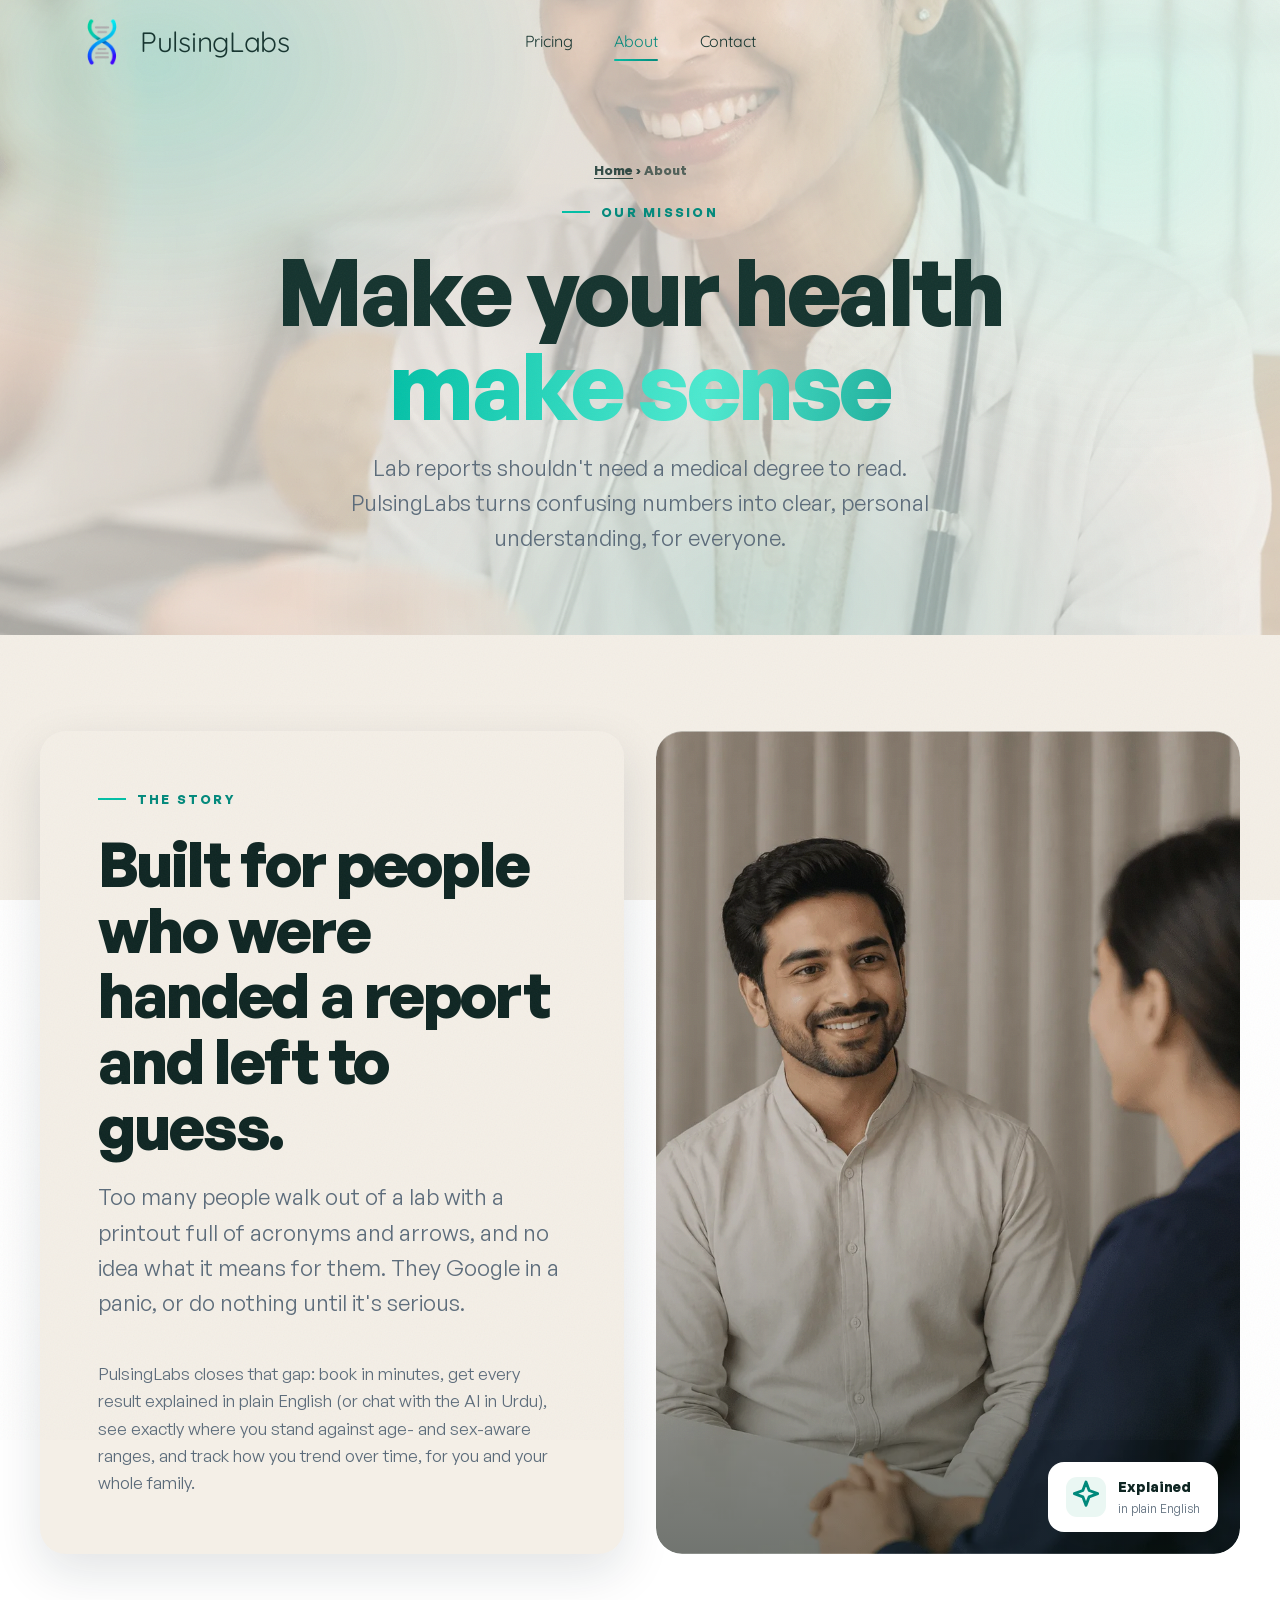
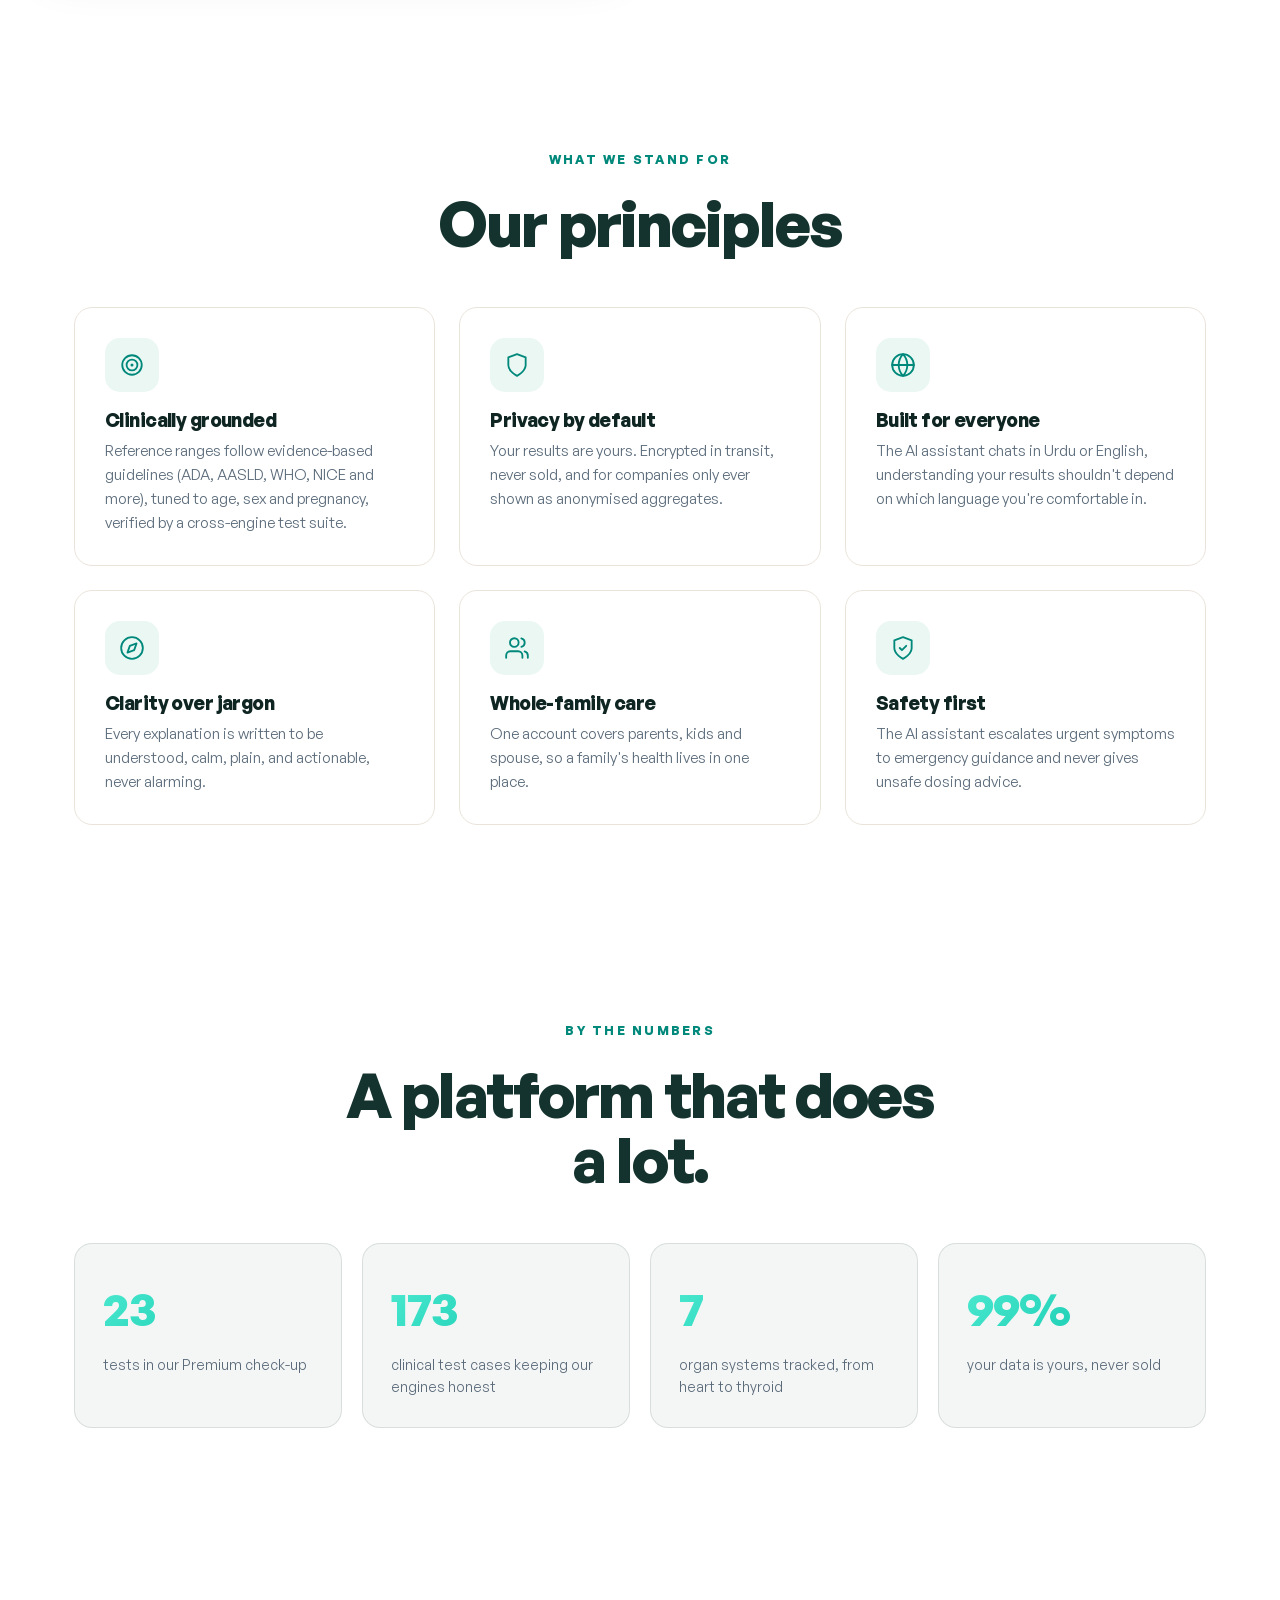
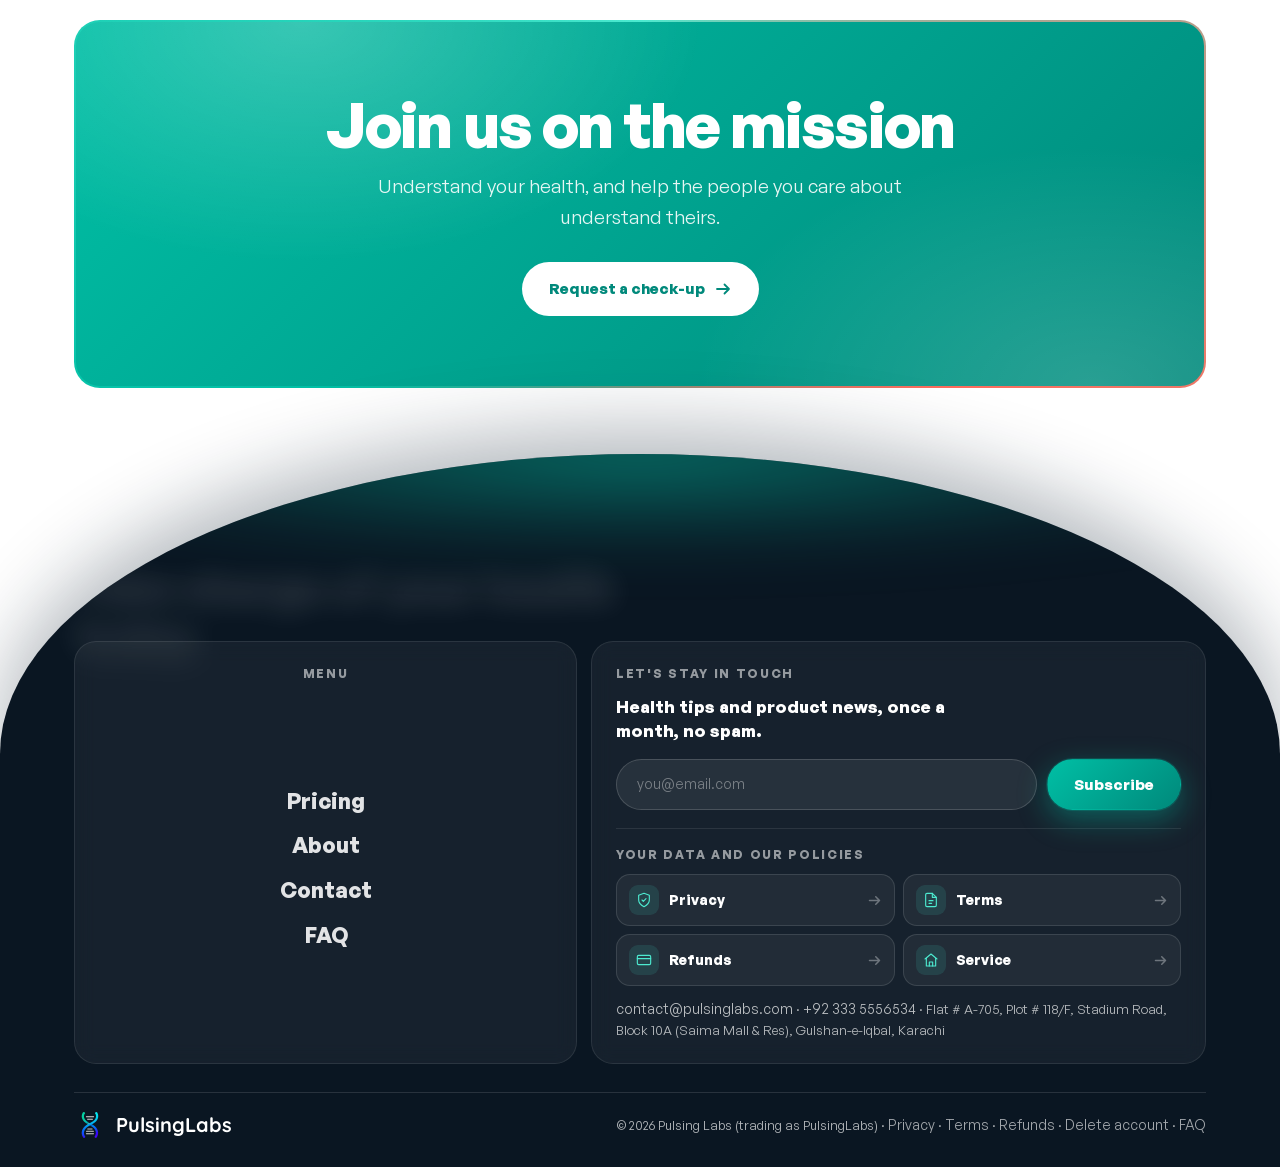
==== commit 1c34f4e0: "Merge remote-tracking branch 'upstream/main'" ====
--- a/about.html
+++ b/about.html
@@ -106,6 +106,6 @@
   </section>
 
   <div id="site-footer"><nav aria-label="Site pages"><p><a href="/">Home</a> · <a href="/pricing">Pricing</a> · <a href="/faq">FAQ</a> · <a href="/features">Features</a> · <a href="/business">For business</a> · <a href="/about">About</a> · <a href="/contact">Contact</a> · <a href="/refunds#service-policy">Service policy</a> · <a href="/refunds">Refund policy</a> · <a href="/privacy">Privacy policy</a> · <a href="/terms">Terms</a></p><p>PulsingLabs · Blood tests at home in Karachi · <a href="mailto:contact@pulsinglabs.com">contact@pulsinglabs.com</a></p></nav></div>
-  <script src="assets/app.js?v=144"></script>
+  <script src="assets/app.js?v=145"></script>
 </body>
 </html>
